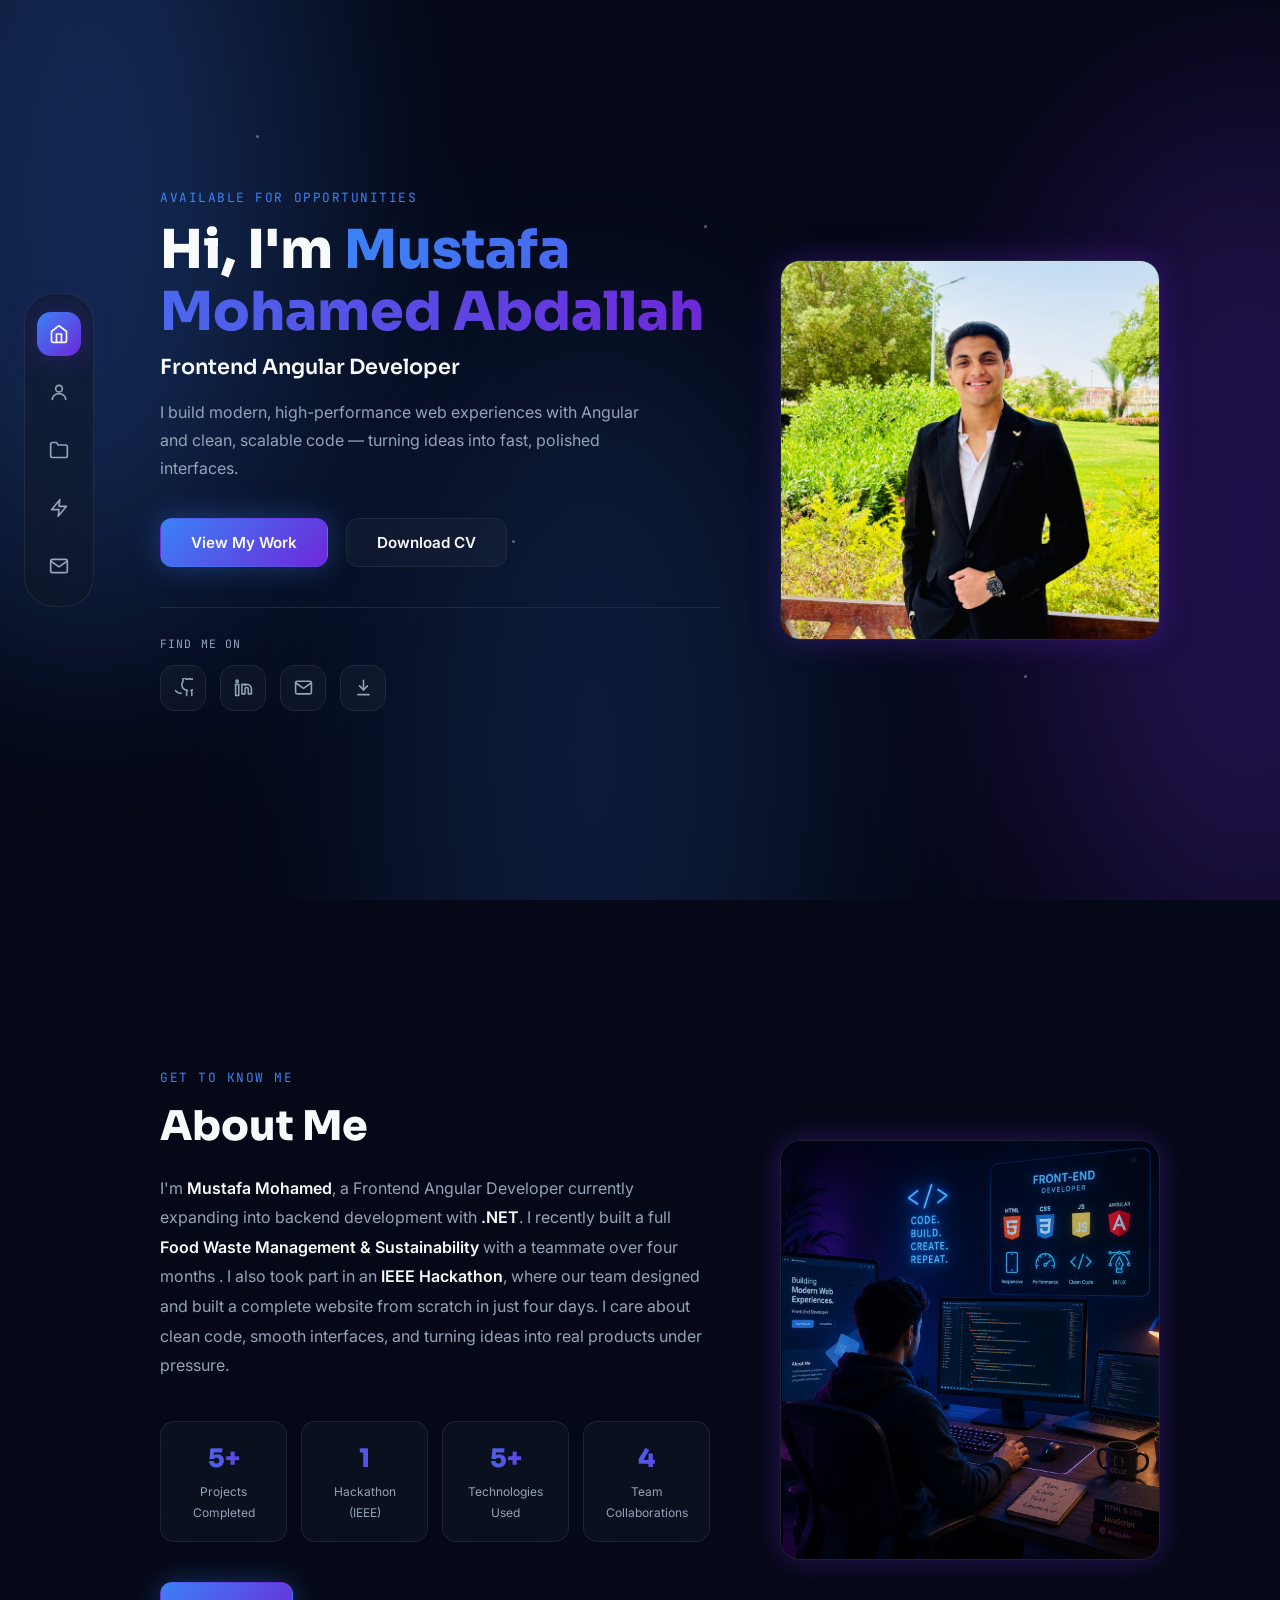
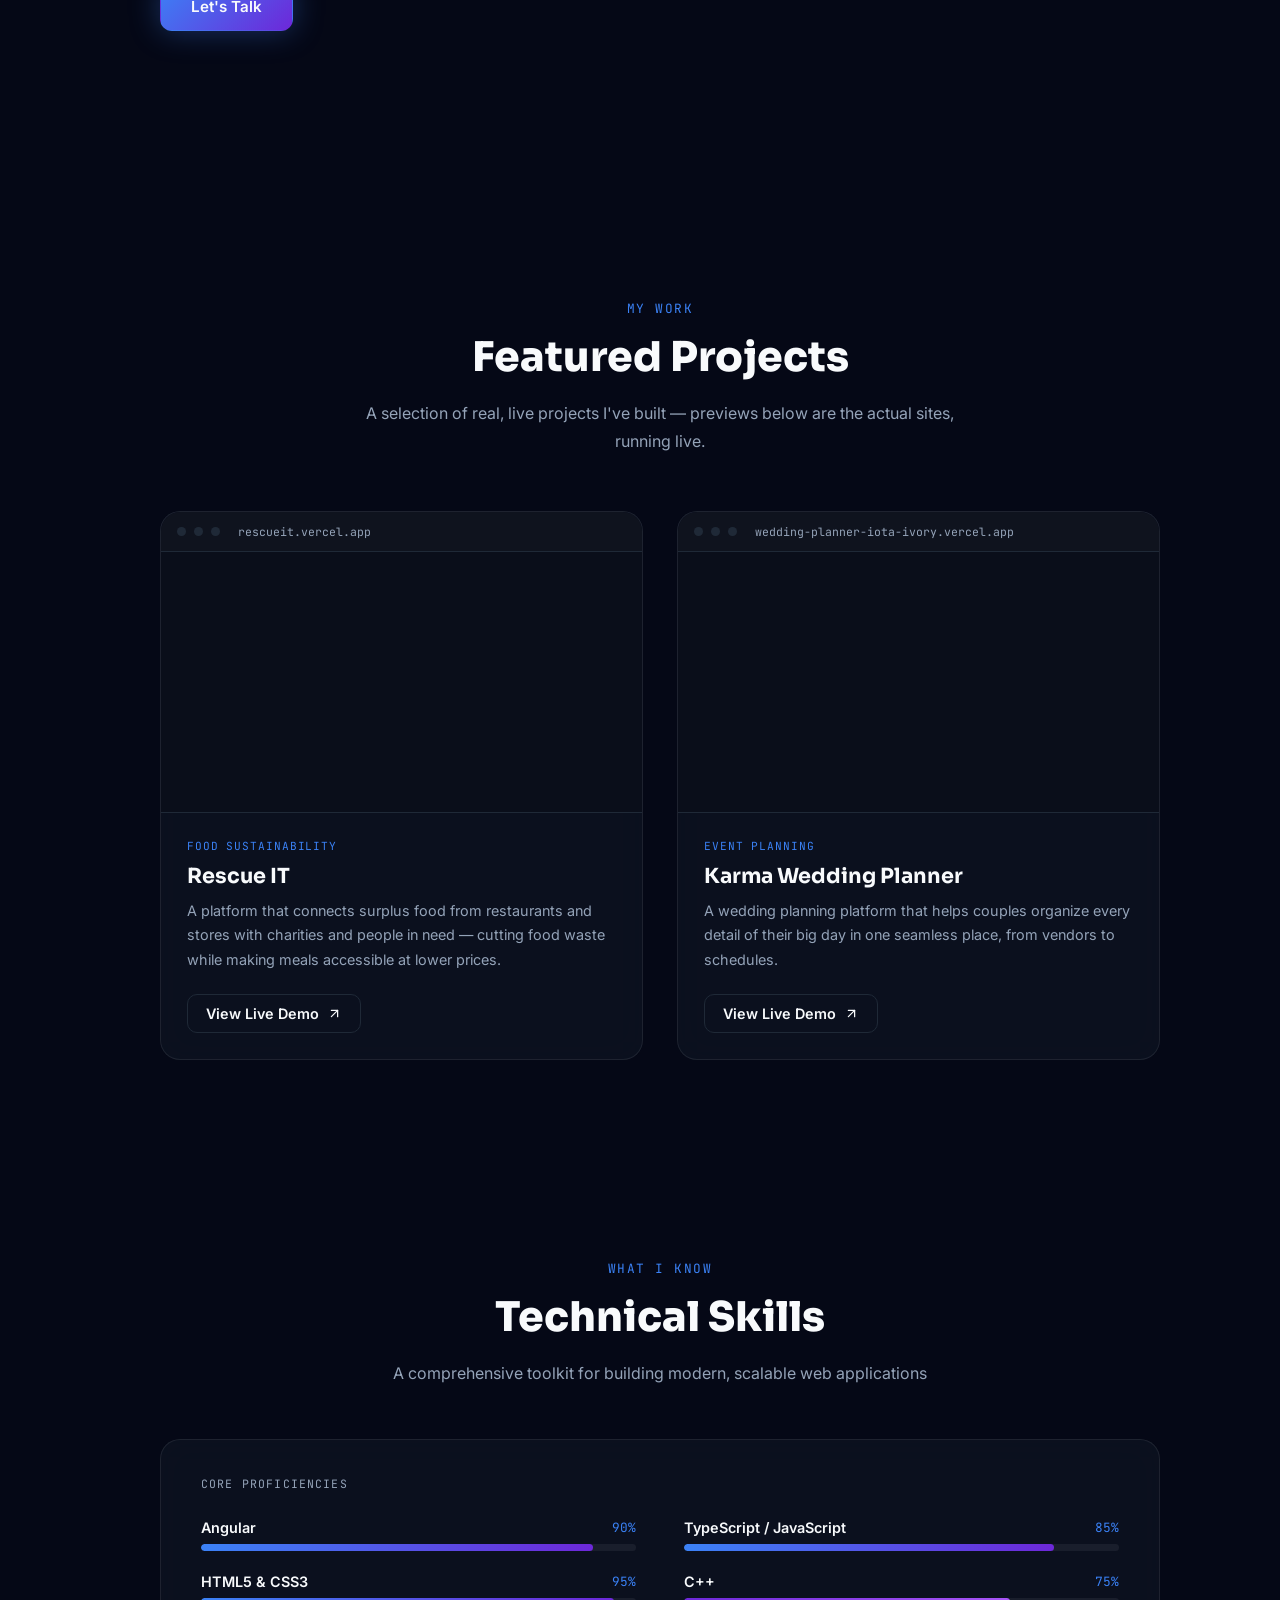
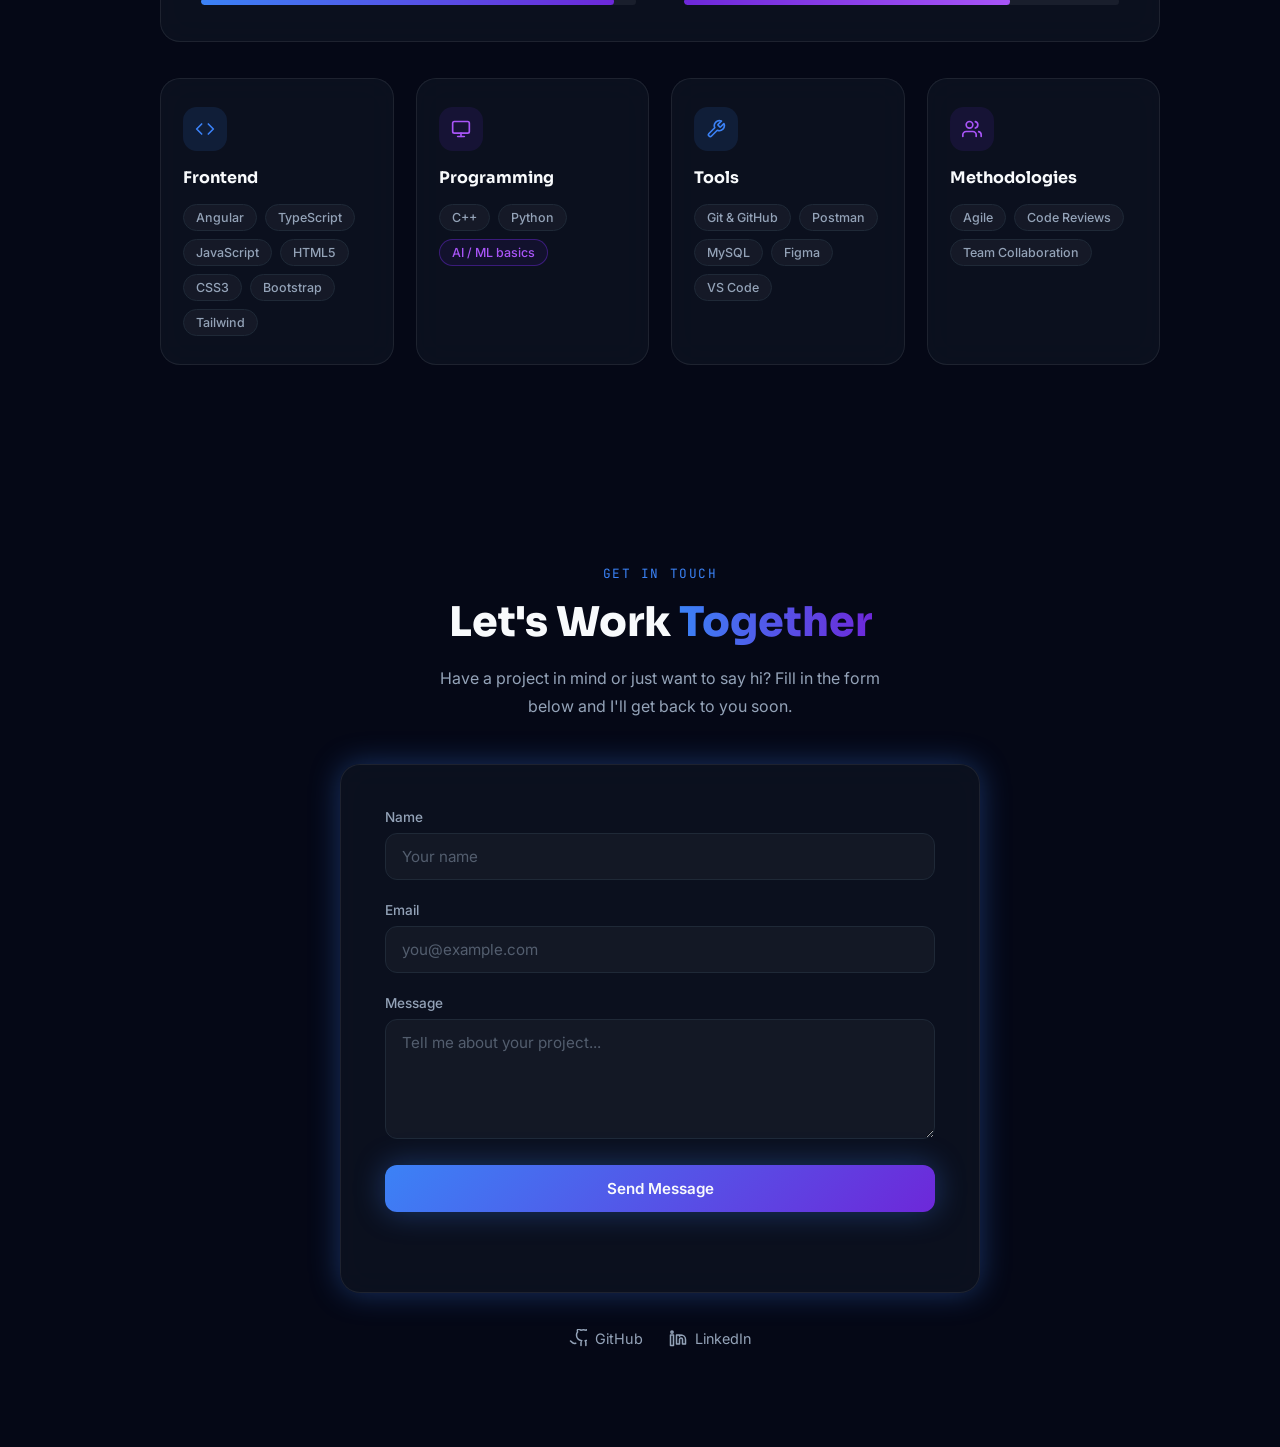
==== index.html @ 11e371b5 "Initial commit" ====
<!DOCTYPE html>
<html lang="ar" dir="ltr">

<head>
    <meta charset="UTF-8" />
    <meta name="viewport" content="width=device-width, initial-scale=1.0" />
    <title>Mustafa — Frontend Angular Developer</title>
    <link rel="stylesheet" href="css/style.css" />
</head>

<body>

    <!-- ============ BACKGROUND LAYER ============ -->
    <div class="bg-layer">
        <div class="beam beam--blue"></div>
        <div class="beam beam--purple"></div>
        <div class="beam beam--blue-2"></div>
        <div class="particle" style="top:15%; left:20%;"></div>
        <div class="particle" style="top:35%; left:70%; animation-delay:1s;"></div>
        <div class="particle" style="top:60%; left:40%; animation-delay:2s;"></div>
        <div class="particle" style="top:75%; left:80%; animation-delay:3s;"></div>
        <div class="particle" style="top:25%; left:55%; animation-delay:1.5s;"></div>
    </div>

    <!-- ============ FLOATING SIDEBAR (shared component) ============ -->
    <nav class="sidebar glass">
        <a href="#hero" class="sidebar__icon is-active" aria-label="Home">
            <svg viewBox="0 0 24 24" fill="none" stroke="currentColor" stroke-width="2" stroke-linecap="round"
                stroke-linejoin="round">
                <path d="M3 9l9-7 9 7v11a2 2 0 0 1-2 2H5a2 2 0 0 1-2-2z" />
                <path d="M9 22V12h6v10" />
            </svg>
        </a>
        <a href="#about" class="sidebar__icon" aria-label="About">
            <svg viewBox="0 0 24 24" fill="none" stroke="currentColor" stroke-width="2" stroke-linecap="round"
                stroke-linejoin="round">
                <circle cx="12" cy="8" r="4" />
                <path d="M4 21c0-4 3.6-7 8-7s8 3 8 7" />
            </svg>
        </a>
        <a href="#projects" class="sidebar__icon" aria-label="Projects">
            <svg viewBox="0 0 24 24" fill="none" stroke="currentColor" stroke-width="2" stroke-linecap="round"
                stroke-linejoin="round">
                <path d="M22 19a2 2 0 0 1-2 2H4a2 2 0 0 1-2-2V5a2 2 0 0 1 2-2h5l2 3h9a2 2 0 0 1 2 2z" />
            </svg>
        </a>
        <a href="#skills" class="sidebar__icon" aria-label="Skills">
            <svg viewBox="0 0 24 24" fill="none" stroke="currentColor" stroke-width="2" stroke-linecap="round"
                stroke-linejoin="round">
                <polygon points="13 2 3 14 12 14 11 22 21 10 12 10 13 2" />
            </svg>
        </a>
        <a href="#contact" class="sidebar__icon" aria-label="Contact">
            <svg viewBox="0 0 24 24" fill="none" stroke="currentColor" stroke-width="2" stroke-linecap="round"
                stroke-linejoin="round">
                <path d="M4 4h16c1.1 0 2 .9 2 2v12c0 1.1-.9 2-2 2H4c-1.1 0-2-.9-2-2V6c0-1.1.9-2 2-2z" />
                <polyline points="22,6 12,13 2,6" />
            </svg>
        </a>
    </nav>

    <!-- ============ HERO SECTION ============ -->
    <section id="hero" class="hero">
        <div class="hero__inner">

            <!-- LEFT: text content -->
            <div class="hero__content">
                <!-- <div class="hero__avatar-wrap">
          <img src="images/WhatsApp Image 2026-07-06 at 3.57.07 PM.jpeg" alt="Mustafa profile photo" class="hero__avatar" />
        </div> -->

                <span class="hero__eyebrow">Available for opportunities</span>

                <h1 class="hero__title">
                    Hi, I'm <span class="hero__title-gradient">Mustafa Mohamed Abdallah</span>
                </h1>
                <p class="hero__role">Frontend Angular Developer</p>
                <p class="hero__desc">
                    I build modern, high-performance web experiences with Angular and clean, scalable code —
                    turning ideas into fast, polished interfaces.
                </p>

                <div class="hero__actions">
                    <a href="#projects" class="btn btn-primary">View My Work</a>
                    <a href="https://drive.google.com/file/d/12mUEigIKeYu_Sn4Gi_A4QeiRp1f1z6fw/view?usp=sharing"
                        target="_blank" rel="noopener" class="btn btn-secondary">Download CV</a>
                </div>

                <div class="hero__socials">
                    <span class="hero__socials-label">Find me on</span>
                    <div class="hero__socials-row">
                        <a href="https://github.com/MostafaMo17" target="_blank" rel="noopener" class="social-icon"
                            aria-label="GitHub">
                            <svg viewBox="0 0 24 24" fill="none" stroke="currentColor" stroke-width="2"
                                stroke-linecap="round" stroke-linejoin="round">
                                <path
                                    d="M9 19c-5 1.5-5-2.5-7-3m14 6v-3.9c0-1.1.4-1.9 1-2.6-3.4-.4-7-1.7-7-7.4a5.8 5.8 0 0 1 1.5-4c-.2-.4-.7-2 .2-4 0 0 1.2-.4 4 1.5a13.7 13.7 0 0 1 7.3 0c2.7-1.9 3.9-1.5 3.9-1.5.8 2 .3 3.6.1 4a5.8 5.8 0 0 1 1.5 4c0 5.7-3.6 7-7 7.4.6.6 1 1.6 1 3.1V22" />
                            </svg>
                        </a>
                        <a href="https://www.linkedin.com/in/mustafa-mohamed-a89126382" target="_blank" rel="noopener"
                            class="social-icon" aria-label="LinkedIn">
                            <svg viewBox="0 0 24 24" fill="none" stroke="currentColor" stroke-width="2"
                                stroke-linecap="round" stroke-linejoin="round">
                                <path d="M16 8a6 6 0 0 1 6 6v6h-4v-6a2 2 0 0 0-4 0v6h-4V8h4v1.5A5.9 5.9 0 0 1 16 8z" />
                                <rect x="2" y="8" width="4" height="14" />
                                <circle cx="4" cy="4" r="1.5" />
                            </svg>
                        </a>
                        <a href="#contact" class="social-icon" aria-label="Email">
                            <svg viewBox="0 0 24 24" fill="none" stroke="currentColor" stroke-width="2"
                                stroke-linecap="round" stroke-linejoin="round">
                                <rect x="2" y="4" width="20" height="16" rx="2" />
                                <path d="M22 6l-10 7L2 6" />
                            </svg>
                        </a>
                        <a href="https://drive.google.com/file/d/12mUEigIKeYu_Sn4Gi_A4QeiRp1f1z6fw/view?usp=sharing"
                            target="_blank" rel="noopener" class="social-icon" aria-label="Download CV">
                            <svg viewBox="0 0 24 24" fill="none" stroke="currentColor" stroke-width="2"
                                stroke-linecap="round" stroke-linejoin="round">
                                <path d="M12 3v12" />
                                <path d="M7 10l5 5 5-5" />
                                <path d="M5 21h14" />
                            </svg>
                        </a>
                    </div>
                </div>
            </div>

            <!-- RIGHT: visual -->
            <div class="hero__visual">
                <div class="hero__visual-card glass">
                    <img src="images/WhatsApp Image 2026-07-06 at 3.57.07 PM.jpeg" alt="Hero visual placeholder" />
                </div>
            </div>

        </div>
    </section>


    <section id="about" class="about">
        <div class="about__inner">

            <!-- LEFT: text content -->
            <div class="about__content">
                <span class="about__eyebrow">Get to know me</span>
                <h2 class="about__title">About Me</h2>
                <p class="about__desc">
                    I'm <strong>Mustafa Mohamed</strong>, a Frontend Angular Developer currently expanding
                    into backend development with <strong>.NET</strong>. I recently built a full
                    <strong>Food Waste Management & Sustainability</strong> with a teammate over four months
                    . I also took part in an <strong>IEEE Hackathon</strong>,
                    where our team designed and built a complete website from scratch in just four days.
                    I care about clean code, smooth interfaces, and turning ideas into real products under pressure.
                </p>

                <div class="about__stats">
                    <div class="stat-card glass">
                        <span class="stat-card__value">5+</span>
                        <span class="stat-card__label">Projects<br>Completed</span>
                    </div>
                    <div class="stat-card glass">
                        <span class="stat-card__value">1</span>
                        <span class="stat-card__label">Hackathon<br>(IEEE)</span>
                    </div>
                    <div class="stat-card glass">
                        <span class="stat-card__value">5+</span>
                        <span class="stat-card__label">Technologies<br>Used</span>
                    </div>
                    <div class="stat-card glass">
                        <span class="stat-card__value">4</span>
                        <span class="stat-card__label">Team<br>Collaborations</span>
                    </div>
                </div>

                <a href="#contact" class="btn btn-primary">Let's Talk</a>
            </div>

            <!-- RIGHT: visual -->
            <div class="about__visual">
                <div class="about__visual-card glass">
                    <img src="images/WhatsApp Image 2026-07-06 at 5.18.34 PM.jpeg"
                        alt="Mustafa working illustration placeholder" />
                </div>
            </div>

        </div>
    </section>


    <!-- ============ PROJECTS SECTION ============ -->
    <section id="projects" class="projects">
        <div class="projects__inner">
            <div class="projects__header">
                <span class="projects__eyebrow">My Work</span>
                <h2 class="projects__title">Featured Projects</h2>
                <p class="projects__desc">
                    A selection of real, live projects I've built — previews below are the actual sites, running live.
                </p>
            </div>

            <div class="projects__grid">

                <!-- Project 1: Rescue IT -->
                <div class="project-card glass">
                    <div class="project-card__frame">
                        <div class="project-card__bar">
                            <span class="project-card__dot"></span>
                            <span class="project-card__dot"></span>
                            <span class="project-card__dot"></span>
                            <span class="project-card__url">rescueit.vercel.app</span>
                        </div>
                        <div class="project-card__preview">
                            <iframe src="https://rescueit.vercel.app/" title="Rescue IT live preview"
                                loading="lazy"></iframe>
                            <div class="project-card__preview-overlay">
                                <span class="project-card__live-tag">
                                    <span class="project-card__live-dot"></span>
                                    Live Preview
                                </span>
                            </div>
                        </div>
                    </div>
                    <div class="project-card__body">
                        <span class="project-card__category">Food Sustainability</span>
                        <h3 class="project-card__title">Rescue IT</h3>
                        <p class="project-card__desc">
                            A platform that connects surplus food from restaurants and stores with charities and
                            people in need — cutting food waste while making meals accessible at lower prices.
                        </p>
                        <a href="https://rescueit.vercel.app/" target="_blank" rel="noopener"
                            class="project-card__link">
                            View Live Demo
                            <svg viewBox="0 0 24 24" fill="none" stroke="currentColor" stroke-width="2"
                                stroke-linecap="round" stroke-linejoin="round">
                                <path d="M7 17L17 7" />
                                <path d="M7 7h10v10" />
                            </svg>
                        </a>
                    </div>
                </div>

                <!-- Project 2: Karma Wedding Planner -->
                <div class="project-card glass">
                    <div class="project-card__frame">
                        <div class="project-card__bar">
                            <span class="project-card__dot"></span>
                            <span class="project-card__dot"></span>
                            <span class="project-card__dot"></span>
                            <span class="project-card__url">wedding-planner-iota-ivory.vercel.app</span>
                        </div>
                        <div class="project-card__preview">
                            <iframe src="https://wedding-planner-iota-ivory.vercel.app/"
                                title="Karma Wedding Planner live preview" loading="lazy"></iframe>
                            <div class="project-card__preview-overlay">
                                <span class="project-card__live-tag">
                                    <span class="project-card__live-dot"></span>
                                    Live Preview
                                </span>
                            </div>
                        </div>
                    </div>
                    <div class="project-card__body">
                        <span class="project-card__category">Event Planning</span>
                        <h3 class="project-card__title">Karma Wedding Planner</h3>
                        <p class="project-card__desc">
                            A wedding planning platform that helps couples organize every detail of their big day
                            in one seamless place, from vendors to schedules.
                        </p>
                        <a href="https://wedding-planner-iota-ivory.vercel.app/" target="_blank" rel="noopener"
                            class="project-card__link">
                            View Live Demo
                            <svg viewBox="0 0 24 24" fill="none" stroke="currentColor" stroke-width="2"
                                stroke-linecap="round" stroke-linejoin="round">
                                <path d="M7 17L17 7" />
                                <path d="M7 7h10v10" />
                            </svg>
                        </a>
                    </div>
                </div>

            </div>
        </div>
    </section>

    <!-- ============ SKILLS SECTION ============ -->
    <section id="skills" class="skills">
        <div class="skills__inner">

            <div class="skills__header">
                <span class="skills__eyebrow">What I Know</span>
                <h2 class="skills__title">Technical Skills</h2>
                <p class="skills__desc">A comprehensive toolkit for building modern, scalable web applications</p>
            </div>

            <!-- Top row: proficiency bars -->
            <div class="skills__bars-wrap glass">
                <p class="skills__bars-label">Core Proficiencies</p>
                <div class="skills__bars">
                    <div class="skill-bar">
                        <div class="skill-bar__meta">
                            <span class="skill-bar__name">Angular</span>
                            <span class="skill-bar__pct">90%</span>
                        </div>
                        <div class="skill-bar__track">
                            <div class="skill-bar__fill" style="--pct:90%"></div>
                        </div>
                    </div>
                    <div class="skill-bar">
                        <div class="skill-bar__meta">
                            <span class="skill-bar__name">TypeScript / JavaScript</span>
                            <span class="skill-bar__pct">85%</span>
                        </div>
                        <div class="skill-bar__track">
                            <div class="skill-bar__fill" style="--pct:85%"></div>
                        </div>
                    </div>
                    <div class="skill-bar">
                        <div class="skill-bar__meta">
                            <span class="skill-bar__name">HTML5 &amp; CSS3</span>
                            <span class="skill-bar__pct">95%</span>
                        </div>
                        <div class="skill-bar__track">
                            <div class="skill-bar__fill" style="--pct:95%"></div>
                        </div>
                    </div>
                    <div class="skill-bar">
                        <div class="skill-bar__meta">
                            <span class="skill-bar__name">C++</span>
                            <span class="skill-bar__pct">75%</span>
                        </div>
                        <div class="skill-bar__track">
                            <div class="skill-bar__fill skill-bar__fill--purple" style="--pct:75%"></div>
                        </div>
                    </div>
                </div>
            </div>

            <!-- Bottom row: category cards -->
            <div class="skills__cards">

                <!-- Frontend -->
                <div class="sk-card glass">
                    <div class="sk-card__icon-wrap">
                        <svg viewBox="0 0 24 24" fill="none" stroke="currentColor" stroke-width="2"
                            stroke-linecap="round" stroke-linejoin="round">
                            <polyline points="16 18 22 12 16 6" />
                            <polyline points="8 6 2 12 8 18" />
                        </svg>
                    </div>
                    <h3 class="sk-card__title">Frontend</h3>
                    <div class="sk-card__tags">
                        <span class="sk-tag">Angular</span>
                        <span class="sk-tag">TypeScript</span>
                        <span class="sk-tag">JavaScript</span>
                        <span class="sk-tag">HTML5</span>
                        <span class="sk-tag">CSS3</span>
                        <span class="sk-tag">Bootstrap</span>
                        <span class="sk-tag">Tailwind</span>
                    </div>
                </div>

                <!-- Programming -->
                <div class="sk-card glass">
                    <div class="sk-card__icon-wrap sk-card__icon-wrap--purple">
                        <svg viewBox="0 0 24 24" fill="none" stroke="currentColor" stroke-width="2"
                            stroke-linecap="round" stroke-linejoin="round">
                            <rect x="2" y="3" width="20" height="14" rx="2" />
                            <path d="M8 21h8" />
                            <path d="M12 17v4" />
                        </svg>
                    </div>
                    <h3 class="sk-card__title">Programming</h3>
                    <div class="sk-card__tags">
                        <span class="sk-tag">C++</span>
                        <span class="sk-tag">Python</span>
                        <span class="sk-tag sk-tag--learning">AI / ML basics</span>
                    </div>
                </div>

                <!-- Tools -->
                <div class="sk-card glass">
                    <div class="sk-card__icon-wrap">
                        <svg viewBox="0 0 24 24" fill="none" stroke="currentColor" stroke-width="2"
                            stroke-linecap="round" stroke-linejoin="round">
                            <path
                                d="M14.7 6.3a1 1 0 0 0 0 1.4l1.6 1.6a1 1 0 0 0 1.4 0l3.77-3.77a6 6 0 0 1-7.94 7.94l-6.91 6.91a2.12 2.12 0 0 1-3-3l6.91-6.91a6 6 0 0 1 7.94-7.94l-3.76 3.76z" />
                        </svg>
                    </div>
                    <h3 class="sk-card__title">Tools</h3>
                    <div class="sk-card__tags">
                        <span class="sk-tag">Git &amp; GitHub</span>
                        <span class="sk-tag">Postman</span>
                        <span class="sk-tag">MySQL</span>
                        <span class="sk-tag">Figma</span>
                        <span class="sk-tag">VS Code</span>
                    </div>
                </div>

                <!-- Methodologies -->
                <div class="sk-card glass">
                    <div class="sk-card__icon-wrap sk-card__icon-wrap--purple">
                        <svg viewBox="0 0 24 24" fill="none" stroke="currentColor" stroke-width="2"
                            stroke-linecap="round" stroke-linejoin="round">
                            <path d="M17 21v-2a4 4 0 0 0-4-4H5a4 4 0 0 0-4 4v2" />
                            <circle cx="9" cy="7" r="4" />
                            <path d="M23 21v-2a4 4 0 0 0-3-3.87" />
                            <path d="M16 3.13a4 4 0 0 1 0 7.75" />
                        </svg>
                    </div>
                    <h3 class="sk-card__title">Methodologies</h3>
                    <div class="sk-card__tags">
                        <span class="sk-tag">Agile</span>
                        <span class="sk-tag">Code Reviews</span>
                        <span class="sk-tag">Team Collaboration</span>
                    </div>
                </div>

            </div>
        </div>
    </section>
    <!-- ============ CONTACT SECTION ============ -->
    <section id="contact" class="contact">
        <div class="contact__inner">
            <span class="contact__eyebrow">Get in touch</span>
            <h2 class="contact__title">Let's Work <span class="hero__title-gradient">Together</span></h2>
            <p class="contact__desc">
                Have a project in mind or just want to say hi? Fill in the form below and I'll get back to you soon.
            </p>

            <form class="contact__card glass" id="contactForm" action="https://formspree.io/f/xgojqrgl" method="POST">
                <div class="form-group">
                    <label for="name">Name</label>
                    <input type="text" id="name" name="name" placeholder="Your name" required />
                </div>
                <div class="form-group">
                    <label for="email">Email</label>
                    <input type="email" id="email" name="email" placeholder="you@example.com" required />
                </div>
                <div class="form-group">
                    <label for="message">Message</label>
                    <textarea id="message" name="message" placeholder="Tell me about your project..."
                        required></textarea>
                </div>
                <button type="submit" class="btn btn-primary contact__submit">Send Message</button>
                <p class="contact__status" id="formStatus"></p>
            </form>

            <div class="contact__links">
                <a href="https://github.com/MostafaMo17" target="_blank" rel="noopener" class="contact__link">
                    <svg viewBox="0 0 24 24" fill="none" stroke="currentColor" stroke-width="2" stroke-linecap="round"
                        stroke-linejoin="round">
                        <path
                            d="M9 19c-5 1.5-5-2.5-7-3m14 6v-3.9c0-1.1.4-1.9 1-2.6-3.4-.4-7-1.7-7-7.4a5.8 5.8 0 0 1 1.5-4c-.2-.4-.7-2 .2-4 0 0 1.2-.4 4 1.5a13.7 13.7 0 0 1 7.3 0c2.7-1.9 3.9-1.5 3.9-1.5.8 2 .3 3.6.1 4a5.8 5.8 0 0 1 1.5 4c0 5.7-3.6 7-7 7.4.6.6 1 1.6 1 3.1V22" />
                    </svg>
                    GitHub
                </a>
                <a href="https://www.linkedin.com/in/mustafa-mohamed-a89126382" target="_blank" rel="noopener"
                    class="contact__link">
                    <svg viewBox="0 0 24 24" fill="none" stroke="currentColor" stroke-width="2" stroke-linecap="round"
                        stroke-linejoin="round">
                        <path d="M16 8a6 6 0 0 1 6 6v6h-4v-6a2 2 0 0 0-4 0v6h-4V8h4v1.5A5.9 5.9 0 0 1 16 8z" />
                        <rect x="2" y="8" width="4" height="14" />
                        <circle cx="4" cy="4" r="1.5" />
                    </svg>
                    LinkedIn
                </a>
            </div>
        </div>
    </section>


    <script src="js/main.js"></script>
</body>

</html>
---- css/style.css ----
/* ==========================================================
   1) FONTS
   ========================================================== */
@import url('https://fonts.googleapis.com/css2?family=Sora:wght@400;600;700;800&family=Inter:wght@400;500;600&family=JetBrains+Mono:wght@400;500&display=swap');

/* ==========================================================
   2) DESIGN TOKENS (Custom Properties)
   ========================================================== */
:root {
  --color-bg: #050816;
  --color-card: #111827;
  --color-primary: #3B82F6;
  --color-secondary: #6D28D9;
  --color-border: #1F2937;
  --color-text: #F8FAFC;
  --color-gray: #94A3B8;

  --font-display: 'Sora', sans-serif;
  --font-body: 'Inter', sans-serif;
  --font-mono: 'JetBrains Mono', monospace;

  --radius-lg: 20px;
  --radius-md: 14px;

  --glow-blue: 0 0 30px rgba(59, 130, 246, 0.35);
  --glow-purple: 0 0 30px rgba(109, 40, 217, 0.35);

  --transition-soft: 0.35s cubic-bezier(0.22, 1, 0.36, 1);
}

/* ==========================================================
   3) RESET
   ========================================================== */
* {
  margin: 0;
  padding: 0;
  box-sizing: border-box;
}

html {
  scroll-behavior: smooth;
}

body {
  background-color: var(--color-bg);
  color: var(--color-text);
  font-family: var(--font-body);
  overflow-x: hidden;
  position: relative;
}

img {
  max-width: 100%;
  display: block;
}

a {
  text-decoration: none;
  color: inherit;
}

/* ==========================================================
   4) GLASS EFFECT (shared)
   ========================================================== */
.glass {
  background: rgba(17, 24, 39, 0.55);
  backdrop-filter: blur(16px);
  -webkit-backdrop-filter: blur(16px);
  border: 1px solid rgba(255, 255, 255, 0.08);
}

/* ==========================================================
   5) BACKGROUND — animated glow beams + particles
   ========================================================== */
.bg-layer {
  position: fixed;
  inset: 0;
  z-index: -1;
  overflow: hidden;
}

.beam {
  position: absolute;
  width: 420px;
  height: 900px;
  border-radius: 50%;
  filter: blur(120px);
  opacity: 0.28;
  animation: beamPulse 8s ease-in-out infinite;
}

.beam--blue {
  background: var(--color-primary);
  top: -250px;
  left: -120px;
}

.beam--purple {
  background: var(--color-secondary);
  top: 10%;
  right: -180px;
  animation-delay: 2.5s;
}

.beam--blue-2 {
  background: var(--color-primary);
  bottom: -300px;
  left: 30%;
  opacity: 0.16;
  animation-delay: 4.5s;
}

@keyframes beamPulse {
  0%, 100% { opacity: 0.18; transform: translateY(0) scale(1); }
  50%      { opacity: 0.32; transform: translateY(-20px) scale(1.05); }
}

.particle {
  position: absolute;
  width: 3px;
  height: 3px;
  border-radius: 50%;
  background: var(--color-text);
  opacity: 0.35;
  animation: floatParticle 6s ease-in-out infinite;
}

@keyframes floatParticle {
  0%, 100% { transform: translateY(0); opacity: 0.15; }
  50%      { transform: translateY(-30px); opacity: 0.5; }
}

/* ==========================================================
   6) SHARED BUTTON COMPONENT
   ========================================================== */
.btn {
  position: relative;
  display: inline-flex;
  align-items: center;
  justify-content: center;
  gap: 8px;
  font-family: var(--font-body);
  font-weight: 600;
  font-size: 0.95rem;
  padding: 14px 30px;
  border-radius: 12px;
  cursor: pointer;
  border: 1px solid transparent;
  overflow: hidden;
  transition: transform var(--transition-soft), box-shadow var(--transition-soft), background var(--transition-soft);
}

.btn:active {
  transform: scale(0.97);
}

/* ripple */
.btn::after {
  content: '';
  position: absolute;
  inset: 0;
  background: radial-gradient(circle, rgba(255,255,255,0.25) 0%, transparent 60%);
  opacity: 0;
  transform: scale(0.4);
  transition: opacity 0.5s, transform 0.5s;
}

.btn:hover::after {
  opacity: 1;
  transform: scale(1.6);
}

.btn-primary {
  background: linear-gradient(135deg, var(--color-primary), var(--color-secondary));
  color: var(--color-text);
  box-shadow: var(--glow-blue);
}

.btn-primary:hover {
  transform: translateY(-3px);
  box-shadow: 0 0 40px rgba(59, 130, 246, 0.55);
}

.btn-secondary {
  background: rgba(255, 255, 255, 0.03);
  border: 1px solid var(--color-border);
  color: var(--color-text);
}

.btn-secondary:hover {
  transform: translateY(-3px);
  border-color: var(--color-primary);
  box-shadow: var(--glow-blue);
}

/* ==========================================================
   7) FLOATING SIDEBAR (shared component)
   ========================================================== */
.sidebar {
  position: fixed;
  left: 24px;
  top: 50%;
  transform: translateY(-50%);
  z-index: 50;
  display: flex;
  flex-direction: column;
  gap: 14px;
  padding: 18px 12px;
  border-radius: 30px;
}

.sidebar__icon {
  width: 44px;
  height: 44px;
  border-radius: 14px;
  display: flex;
  align-items: center;
  justify-content: center;
  color: var(--color-gray);
  transition: color var(--transition-soft), background var(--transition-soft), box-shadow var(--transition-soft), transform var(--transition-soft);
}

.sidebar__icon svg {
  width: 20px;
  height: 20px;
}

.sidebar__icon:hover {
  color: var(--color-text);
  background: rgba(59, 130, 246, 0.12);
  box-shadow: var(--glow-blue);
  transform: scale(1.08);
}

.sidebar__icon.is-active {
  color: var(--color-text);
  background: linear-gradient(135deg, var(--color-primary), var(--color-secondary));
  box-shadow: var(--glow-purple);
}

@media (max-width: 768px) {
  .sidebar {
    left: 50%;
    top: auto;
    bottom: 20px;
    transform: translateX(-50%);
    flex-direction: row;
  }
}

/* ==========================================================
   8) HERO SECTION
   ========================================================== */
.hero {
  min-height: 100vh;
  display: flex;
  align-items: center;
  padding: 0 120px 0 160px;
}

.hero__inner {
  display: flex;
  align-items: center;
  justify-content: space-between;
  gap: 60px;
  width: 100%;
}

.hero__content {
  max-width: 620px;
  animation: fadeUp 0.9s ease-out both;
}

.hero__avatar-wrap {
  width: 88px;
  height: 88px;
  border-radius: 50%;
  padding: 4px;
  background: linear-gradient(135deg, var(--color-primary), var(--color-secondary));
  margin-bottom: 28px;
  animation: glowRing 3s ease-in-out infinite;
}

@keyframes glowRing {
  0%, 100% { box-shadow: 0 0 18px rgba(59, 130, 246, 0.4); }
  50%      { box-shadow: 0 0 32px rgba(109, 40, 217, 0.55); }
}

.hero__avatar {
  width: 100%;
  height: 100%;
  border-radius: 50%;
  object-fit: cover;
  border: 3px solid var(--color-bg);
}

.hero__eyebrow {
  font-family: var(--font-mono);
  font-size: 0.8rem;
  letter-spacing: 0.12em;
  text-transform: uppercase;
  color: var(--color-primary);
  margin-bottom: 14px;
  display: block;
}

.hero__title {
  font-family: var(--font-display);
  font-size: clamp(2.4rem, 4.2vw, 3.6rem);
  font-weight: 800;
  line-height: 1.15;
  margin-bottom: 10px;
}

.hero__title-gradient {
  background: linear-gradient(90deg, var(--color-primary), var(--color-secondary));
  -webkit-background-clip: text;
  background-clip: text;
  color: transparent;
}

/* Typewriter blinking cursor */
.hero__title-gradient.typewriter-active::after {
  content: '|';
  color: var(--color-primary);
  animation: blink 0.7s step-end infinite;
  margin-left: 2px;
}

@keyframes blink {
  0%, 100% { opacity: 1; }
  50%       { opacity: 0; }
}

.hero__role {
  font-family: var(--font-display);
  font-size: 1.3rem;
  font-weight: 600;
  color: var(--color-text);
  margin-bottom: 18px;
}

.hero__desc {
  font-size: 1rem;
  line-height: 1.75;
  color: var(--color-gray);
  max-width: 480px;
  margin-bottom: 36px;
}

.hero__actions {
  display: flex;
  gap: 18px;
  flex-wrap: wrap;
}

.hero__socials {
  margin-top: 40px;
  padding-top: 28px;
  border-top: 1px solid var(--color-border);
}

.hero__socials-label {
  display: block;
  font-family: var(--font-mono);
  font-size: 0.72rem;
  letter-spacing: 0.1em;
  text-transform: uppercase;
  color: var(--color-gray);
  margin-bottom: 14px;
}

.hero__socials-row {
  display: flex;
  gap: 14px;
}

.social-icon {
  display: flex;
  align-items: center;
  justify-content: center;
  width: 46px;
  height: 46px;
  border-radius: 14px;
  color: var(--color-gray);
  transition: color var(--transition-soft), background var(--transition-soft), box-shadow var(--transition-soft), transform var(--transition-soft), border-color var(--transition-soft);
  background: rgba(255, 255, 255, 0.03);
  border: 1px solid var(--color-border);
}

.social-icon svg {
  width: 19px;
  height: 19px;
}

.social-icon:hover {
  color: var(--color-text);
  background: linear-gradient(135deg, var(--color-primary), var(--color-secondary));
  border-color: transparent;
  box-shadow: var(--glow-blue);
  transform: translateY(-4px);
}

.hero__visual {
  position: relative;
  width: 380px;
  height: 380px;
  flex-shrink: 0;
  animation: float 5s ease-in-out infinite;
}

.hero__visual-card {
  width: 100%;
  height: 100%;
  border-radius: var(--radius-lg);
  overflow: hidden;
  box-shadow: var(--glow-purple);
}

.hero__visual-card img {
  width: 100%;
  height: 100%;
  object-fit: cover;
}

/* Responsive */
@media (max-width: 1100px) {
  .hero {
    padding: 0 40px 0 100px;
  }
  .hero__visual {
    width: 300px;
    height: 300px;
  }
}

@media (max-width: 900px) {
  .hero__inner {
    flex-direction: column-reverse;
    text-align: center;
  }
  .hero__desc {
    margin-left: auto;
    margin-right: auto;
  }
  .hero__actions {
    justify-content: center;
  }
  .hero__socials-row {
    justify-content: center;
  }
  .hero__avatar-wrap {
    margin-left: auto;
    margin-right: auto;
  }
}

@media (max-width: 768px) {
  .hero {
    padding: 100px 24px 140px;
  }
}

/* ==========================================================
   9) GENERIC ANIMATIONS
   ========================================================== */
@keyframes fadeUp {
  from { opacity: 0; transform: translateY(24px); }
  to   { opacity: 1; transform: translateY(0); }
}

@keyframes float {
  0%, 100% { transform: translateY(0px); }
  50%      { transform: translateY(-14px); }
}

@media (prefers-reduced-motion: reduce) {
  * {
    animation: none !important;
    transition: none !important;
  }
}

/* ==========================================================
   10) ABOUT SECTION
   ========================================================== */
.about {
  min-height: 100vh;
  display: flex;
  align-items: center;
  padding: 100px 120px 100px 160px;
}

.about__inner {
  display: flex;
  align-items: center;
  justify-content: space-between;
  gap: 70px;
  width: 100%;
}

.about__content {
  max-width: 560px;
}

.about__eyebrow {
  font-family: var(--font-mono);
  font-size: 0.8rem;
  letter-spacing: 0.12em;
  text-transform: uppercase;
  color: var(--color-primary);
  margin-bottom: 14px;
  display: block;
}

.about__title {
  font-family: var(--font-display);
  font-size: clamp(2rem, 3.2vw, 2.7rem);
  font-weight: 800;
  margin-bottom: 22px;
}

.about__desc {
  font-size: 1rem;
  line-height: 1.85;
  color: var(--color-gray);
  margin-bottom: 40px;
}

.about__desc strong {
  color: var(--color-text);
  font-weight: 600;
}

/* Stat cards */
.about__stats {
  display: grid;
  grid-template-columns: repeat(4, 1fr);
  gap: 14px;
  margin-bottom: 40px;
}

.stat-card {
  padding: 20px 14px;
  border-radius: var(--radius-md);
  text-align: center;
  transition: transform var(--transition-soft), box-shadow var(--transition-soft), border-color var(--transition-soft);
}

.stat-card:hover {
  transform: translateY(-6px);
  border-color: var(--color-primary);
  box-shadow: var(--glow-blue);
}

.stat-card__value {
  font-family: var(--font-display);
  font-size: 1.6rem;
  font-weight: 800;
  background: linear-gradient(90deg, var(--color-primary), var(--color-secondary));
  -webkit-background-clip: text;
  background-clip: text;
  color: transparent;
  display: block;
  margin-bottom: 6px;
}

.stat-card__label {
  font-size: 0.75rem;
  color: var(--color-gray);
  line-height: 1.4;
}

/* Visual side */
.about__visual {
  position: relative;
  width: 380px;
  height: 420px;
  flex-shrink: 0;
  animation: float 5.5s ease-in-out infinite;
}

.about__visual-card {
  width: 100%;
  height: 100%;
  border-radius: var(--radius-lg);
  overflow: hidden;
  box-shadow: var(--glow-purple);
}

.about__visual-card img {
  width: 100%;
  height: 100%;
  object-fit: cover;
}

/* Responsive */
@media (max-width: 1100px) {
  .about {
    padding: 80px 40px 80px 100px;
  }
  .about__visual {
    width: 300px;
    height: 340px;
  }
}

@media (max-width: 900px) {
  .about__inner {
    flex-direction: column;
    text-align: center;
  }
  .about__desc {
    margin-left: auto;
    margin-right: auto;
  }
  .about__stats {
    grid-template-columns: repeat(2, 1fr);
  }
}

@media (max-width: 768px) {
  .about {
    padding: 80px 24px 140px;
  }
}

/* ==========================================================
   11) CONTACT SECTION
   ========================================================== */
.contact {
  min-height: 100vh;
  display: flex;
  align-items: center;
  justify-content: center;
  padding: 100px 120px 100px 160px;
}

.contact__inner {
  width: 100%;
  max-width: 640px;
  text-align: center;
}

.contact__eyebrow {
  font-family: var(--font-mono);
  font-size: 0.8rem;
  letter-spacing: 0.12em;
  text-transform: uppercase;
  color: var(--color-primary);
  margin-bottom: 14px;
  display: block;
}

.contact__title {
  font-family: var(--font-display);
  font-size: clamp(2rem, 3.2vw, 2.7rem);
  font-weight: 800;
  margin-bottom: 16px;
}

.contact__desc {
  font-size: 1rem;
  line-height: 1.75;
  color: var(--color-gray);
  max-width: 480px;
  margin: 0 auto 44px;
}

.contact__card {
  border-radius: var(--radius-lg);
  padding: 44px;
  text-align: left;
  box-shadow: var(--glow-blue);
}

.form-group {
  margin-bottom: 22px;
}

.form-group label {
  display: block;
  font-size: 0.85rem;
  font-weight: 500;
  color: var(--color-gray);
  margin-bottom: 8px;
}

.form-group input,
.form-group textarea {
  width: 100%;
  background: rgba(255, 255, 255, 0.03);
  border: 1px solid var(--color-border);
  border-radius: 12px;
  padding: 13px 16px;
  color: var(--color-text);
  font-family: var(--font-body);
  font-size: 0.95rem;
  transition: border-color var(--transition-soft), box-shadow var(--transition-soft);
}

.form-group textarea {
  resize: vertical;
  min-height: 120px;
}

.form-group input::placeholder,
.form-group textarea::placeholder {
  color: rgba(148, 163, 184, 0.5);
}

.form-group input:focus,
.form-group textarea:focus {
  outline: none;
  border-color: var(--color-primary);
  box-shadow: var(--glow-blue);
}

.contact__submit {
  width: 100%;
  border: none;
}

.contact__status {
  margin-top: 16px;
  font-size: 0.85rem;
  color: var(--color-gray);
  text-align: center;
  min-height: 20px;
}

.contact__status.is-success {
  color: var(--color-primary);
}

.contact__status.is-error {
  color: #f87171;
}

.contact__links {
  display: flex;
  justify-content: center;
  gap: 26px;
  margin-top: 36px;
}

.contact__link {
  display: flex;
  align-items: center;
  gap: 8px;
  font-size: 0.9rem;
  color: var(--color-gray);
  transition: color var(--transition-soft);
}

.contact__link:hover {
  color: var(--color-primary);
}

.contact__link svg {
  width: 18px;
  height: 18px;
}

/* Responsive */
@media (max-width: 900px) {
  .contact {
    padding: 90px 40px;
  }
}

@media (max-width: 768px) {
  .contact {
    padding: 90px 20px 140px;
  }
  .contact__card {
    padding: 28px;
  }
}

/* ==========================================================
   12) PROJECTS SECTION
   ========================================================== */
.projects {
  min-height: 100vh;
  display: flex;
  align-items: center;
  padding: 100px 120px 100px 160px;
}

.projects__inner {
  width: 100%;
}

.projects__header {
  text-align: center;
  max-width: 620px;
  margin: 0 auto 56px;
}

.projects__eyebrow {
  font-family: var(--font-mono);
  font-size: 0.8rem;
  letter-spacing: 0.12em;
  text-transform: uppercase;
  color: var(--color-primary);
  margin-bottom: 14px;
  display: block;
}

.projects__title {
  font-family: var(--font-display);
  font-size: clamp(2rem, 3.2vw, 2.7rem);
  font-weight: 800;
  margin-bottom: 16px;
}

.projects__desc {
  font-size: 1rem;
  line-height: 1.75;
  color: var(--color-gray);
}

.projects__grid {
  display: grid;
  grid-template-columns: repeat(2, 1fr);
  gap: 34px;
  max-width: 1100px;
  margin: 0 auto;
}

.project-card {
  border-radius: var(--radius-lg);
  overflow: hidden;
  transition: transform var(--transition-soft), box-shadow var(--transition-soft), border-color var(--transition-soft);
}

.project-card:hover {
  transform: translateY(-8px);
  border-color: var(--color-primary);
  box-shadow: var(--glow-blue);
}

/* Browser mockup frame containing the live preview */
.project-card__frame {
  position: relative;
  background: #0a0e1a;
  border-bottom: 1px solid var(--color-border);
}

.project-card__bar {
  display: flex;
  align-items: center;
  gap: 8px;
  padding: 12px 16px;
  background: rgba(255, 255, 255, 0.02);
  border-bottom: 1px solid var(--color-border);
}

.project-card__dot {
  width: 9px;
  height: 9px;
  border-radius: 50%;
  background: var(--color-border);
}

.project-card__url {
  margin-left: 10px;
  font-family: var(--font-mono);
  font-size: 0.72rem;
  color: var(--color-gray);
  overflow: hidden;
  text-overflow: ellipsis;
  white-space: nowrap;
}

.project-card__preview {
  position: relative;
  width: 100%;
  height: 260px;
  overflow: hidden;
}

.project-card__preview iframe {
  position: absolute;
  top: 0;
  left: 0;
  width: 220%;
  height: 220%;
  border: none;
  transform: scale(0.4545);
  transform-origin: top left;
  pointer-events: none;
}

.project-card__preview-overlay {
  position: absolute;
  inset: 0;
  background: linear-gradient(to top, rgba(5, 8, 22, 0.75) 0%, rgba(5, 8, 22, 0) 40%);
  opacity: 0;
  display: flex;
  align-items: flex-end;
  justify-content: center;
  padding-bottom: 20px;
  transition: opacity var(--transition-soft);
}

.project-card:hover .project-card__preview-overlay {
  opacity: 1;
}

.project-card__live-tag {
  display: inline-flex;
  align-items: center;
  gap: 6px;
  font-size: 0.78rem;
  font-weight: 600;
  padding: 7px 14px;
  border-radius: 999px;
  background: rgba(5, 8, 22, 0.7);
  border: 1px solid rgba(255, 255, 255, 0.12);
  backdrop-filter: blur(6px);
}

.project-card__live-dot {
  width: 7px;
  height: 7px;
  border-radius: 50%;
  background: #4ade80;
  box-shadow: 0 0 8px #4ade80;
  animation: livePulse 1.8s ease-in-out infinite;
}

@keyframes livePulse {
  0%, 100% { opacity: 1; }
  50% { opacity: 0.4; }
}

.project-card__body {
  padding: 26px;
}

.project-card__category {
  font-family: var(--font-mono);
  font-size: 0.7rem;
  letter-spacing: 0.08em;
  text-transform: uppercase;
  color: var(--color-primary);
  margin-bottom: 10px;
  display: block;
}

.project-card__title {
  font-family: var(--font-display);
  font-size: 1.3rem;
  font-weight: 700;
  margin-bottom: 10px;
}

.project-card__desc {
  font-size: 0.9rem;
  line-height: 1.7;
  color: var(--color-gray);
  margin-bottom: 22px;
}

.project-card__link {
  display: inline-flex;
  align-items: center;
  gap: 8px;
  font-size: 0.9rem;
  font-weight: 600;
  color: var(--color-text);
  padding: 10px 18px;
  border-radius: 10px;
  border: 1px solid var(--color-border);
  transition: border-color var(--transition-soft), box-shadow var(--transition-soft), transform var(--transition-soft), background var(--transition-soft);
}

.project-card__link svg {
  width: 15px;
  height: 15px;
  transition: transform var(--transition-soft);
}

.project-card__link:hover {
  border-color: var(--color-primary);
  box-shadow: var(--glow-blue);
  transform: translateX(2px);
}

.project-card__link:hover svg {
  transform: translate(2px, -2px);
}

/* Responsive */
@media (max-width: 1100px) {
  .projects {
    padding: 80px 40px 80px 100px;
  }
}

@media (max-width: 900px) {
  .projects__grid {
    grid-template-columns: 1fr;
  }
}

@media (max-width: 768px) {
  .projects {
    padding: 80px 20px 140px;
  }
  .project-card__preview {
    height: 220px;
  }
}

/* ==========================================================
   13) SKILLS SECTION
   ========================================================== */
.skills {
  min-height: 100vh;
  display: flex;
  align-items: center;
  padding: 100px 120px 100px 160px;
}

.skills__inner {
  width: 100%;
  max-width: 1100px;
  margin: 0 auto;
}

.skills__header {
  text-align: center;
  max-width: 620px;
  margin: 0 auto 52px;
}

.skills__eyebrow {
  font-family: var(--font-mono);
  font-size: 0.8rem;
  letter-spacing: 0.12em;
  text-transform: uppercase;
  color: var(--color-primary);
  margin-bottom: 14px;
  display: block;
}

.skills__title {
  font-family: var(--font-display);
  font-size: clamp(2rem, 3.2vw, 2.7rem);
  font-weight: 800;
  margin-bottom: 16px;
}

.skills__desc {
  font-size: 1rem;
  line-height: 1.75;
  color: var(--color-gray);
}

/* ---- Proficiency Bars ---- */
.skills__bars-wrap {
  border-radius: var(--radius-lg);
  padding: 36px 40px;
  margin-bottom: 36px;
}

.skills__bars-label {
  font-family: var(--font-mono);
  font-size: 0.72rem;
  letter-spacing: 0.1em;
  text-transform: uppercase;
  color: var(--color-gray);
  margin-bottom: 28px;
}

.skills__bars {
  display: grid;
  grid-template-columns: 1fr 1fr;
  gap: 22px 48px;
}

.skill-bar__meta {
  display: flex;
  justify-content: space-between;
  align-items: center;
  margin-bottom: 8px;
}

.skill-bar__name {
  font-size: 0.9rem;
  font-weight: 600;
  color: var(--color-text);
}

.skill-bar__pct {
  font-family: var(--font-mono);
  font-size: 0.8rem;
  color: var(--color-primary);
}

.skill-bar__track {
  height: 7px;
  border-radius: 999px;
  background: rgba(255, 255, 255, 0.06);
  overflow: hidden;
}

.skill-bar__fill {
  height: 100%;
  width: var(--pct);
  border-radius: 999px;
  background: linear-gradient(90deg, var(--color-primary), var(--color-secondary));
  animation: barGrow 1.2s cubic-bezier(0.22, 1, 0.36, 1) both;
}

.skill-bar__fill--purple {
  background: linear-gradient(90deg, var(--color-secondary), #a855f7);
}

@keyframes barGrow {
  from { width: 0; }
  to   { width: var(--pct); }
}

/* ---- Category Cards ---- */
.skills__cards {
  display: grid;
  grid-template-columns: repeat(4, 1fr);
  gap: 22px;
}

.sk-card {
  border-radius: var(--radius-lg);
  padding: 28px 22px;
  transition: transform var(--transition-soft), box-shadow var(--transition-soft), border-color var(--transition-soft);
}

.sk-card:hover {
  transform: translateY(-6px);
  border-color: var(--color-primary);
  box-shadow: var(--glow-blue);
}

.sk-card__icon-wrap {
  width: 44px;
  height: 44px;
  border-radius: 14px;
  display: flex;
  align-items: center;
  justify-content: center;
  background: rgba(59, 130, 246, 0.12);
  color: var(--color-primary);
  margin-bottom: 16px;
  transition: background var(--transition-soft), box-shadow var(--transition-soft);
}

.sk-card:hover .sk-card__icon-wrap {
  background: rgba(59, 130, 246, 0.2);
  box-shadow: var(--glow-blue);
}

.sk-card__icon-wrap--purple {
  background: rgba(109, 40, 217, 0.12);
  color: #a855f7;
}

.sk-card:hover .sk-card__icon-wrap--purple {
  background: rgba(109, 40, 217, 0.22);
  box-shadow: var(--glow-purple);
}

.sk-card__icon-wrap svg {
  width: 20px;
  height: 20px;
}

.sk-card__title {
  font-family: var(--font-display);
  font-size: 1rem;
  font-weight: 700;
  color: var(--color-text);
  margin-bottom: 16px;
}

.sk-card__tags {
  display: flex;
  flex-wrap: wrap;
  gap: 8px;
}

.sk-tag {
  font-size: 0.78rem;
  font-weight: 500;
  padding: 5px 12px;
  border-radius: 999px;
  background: rgba(255, 255, 255, 0.04);
  border: 1px solid var(--color-border);
  color: var(--color-gray);
  transition: border-color var(--transition-soft), color var(--transition-soft), background var(--transition-soft);
}

.sk-tag:hover {
  border-color: var(--color-primary);
  color: var(--color-text);
  background: rgba(59, 130, 246, 0.08);
}

.sk-tag--learning {
  border-color: rgba(109, 40, 217, 0.45);
  color: #a855f7;
  background: rgba(109, 40, 217, 0.08);
}

/* Responsive */
@media (max-width: 1100px) {
  .skills {
    padding: 80px 40px 80px 100px;
  }
}

@media (max-width: 900px) {
  .skills__bars {
    grid-template-columns: 1fr;
  }
  .skills__cards {
    grid-template-columns: repeat(2, 1fr);
  }
}

@media (max-width: 768px) {
  .skills {
    padding: 80px 20px 140px;
  }
  .skills__bars-wrap {
    padding: 28px 22px;
  }
  .skills__cards {
    grid-template-columns: 1fr;
  }
}
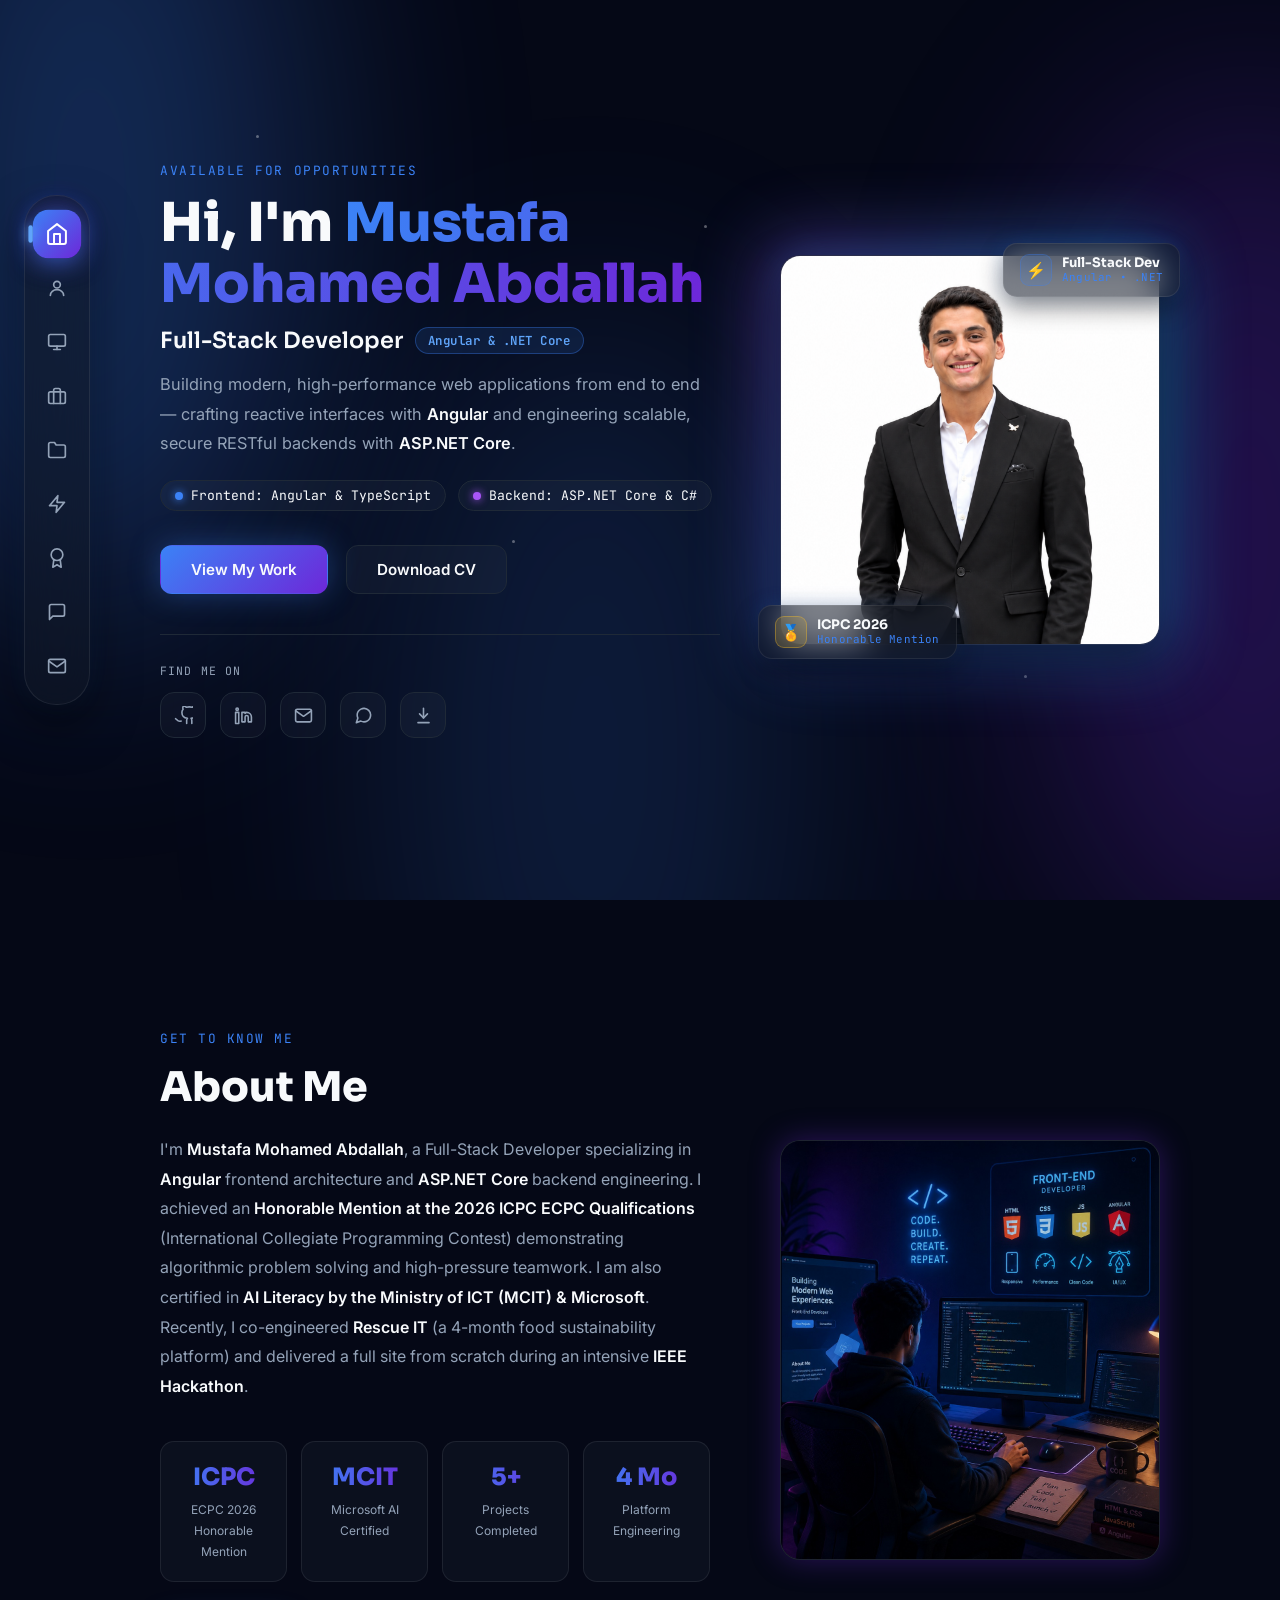
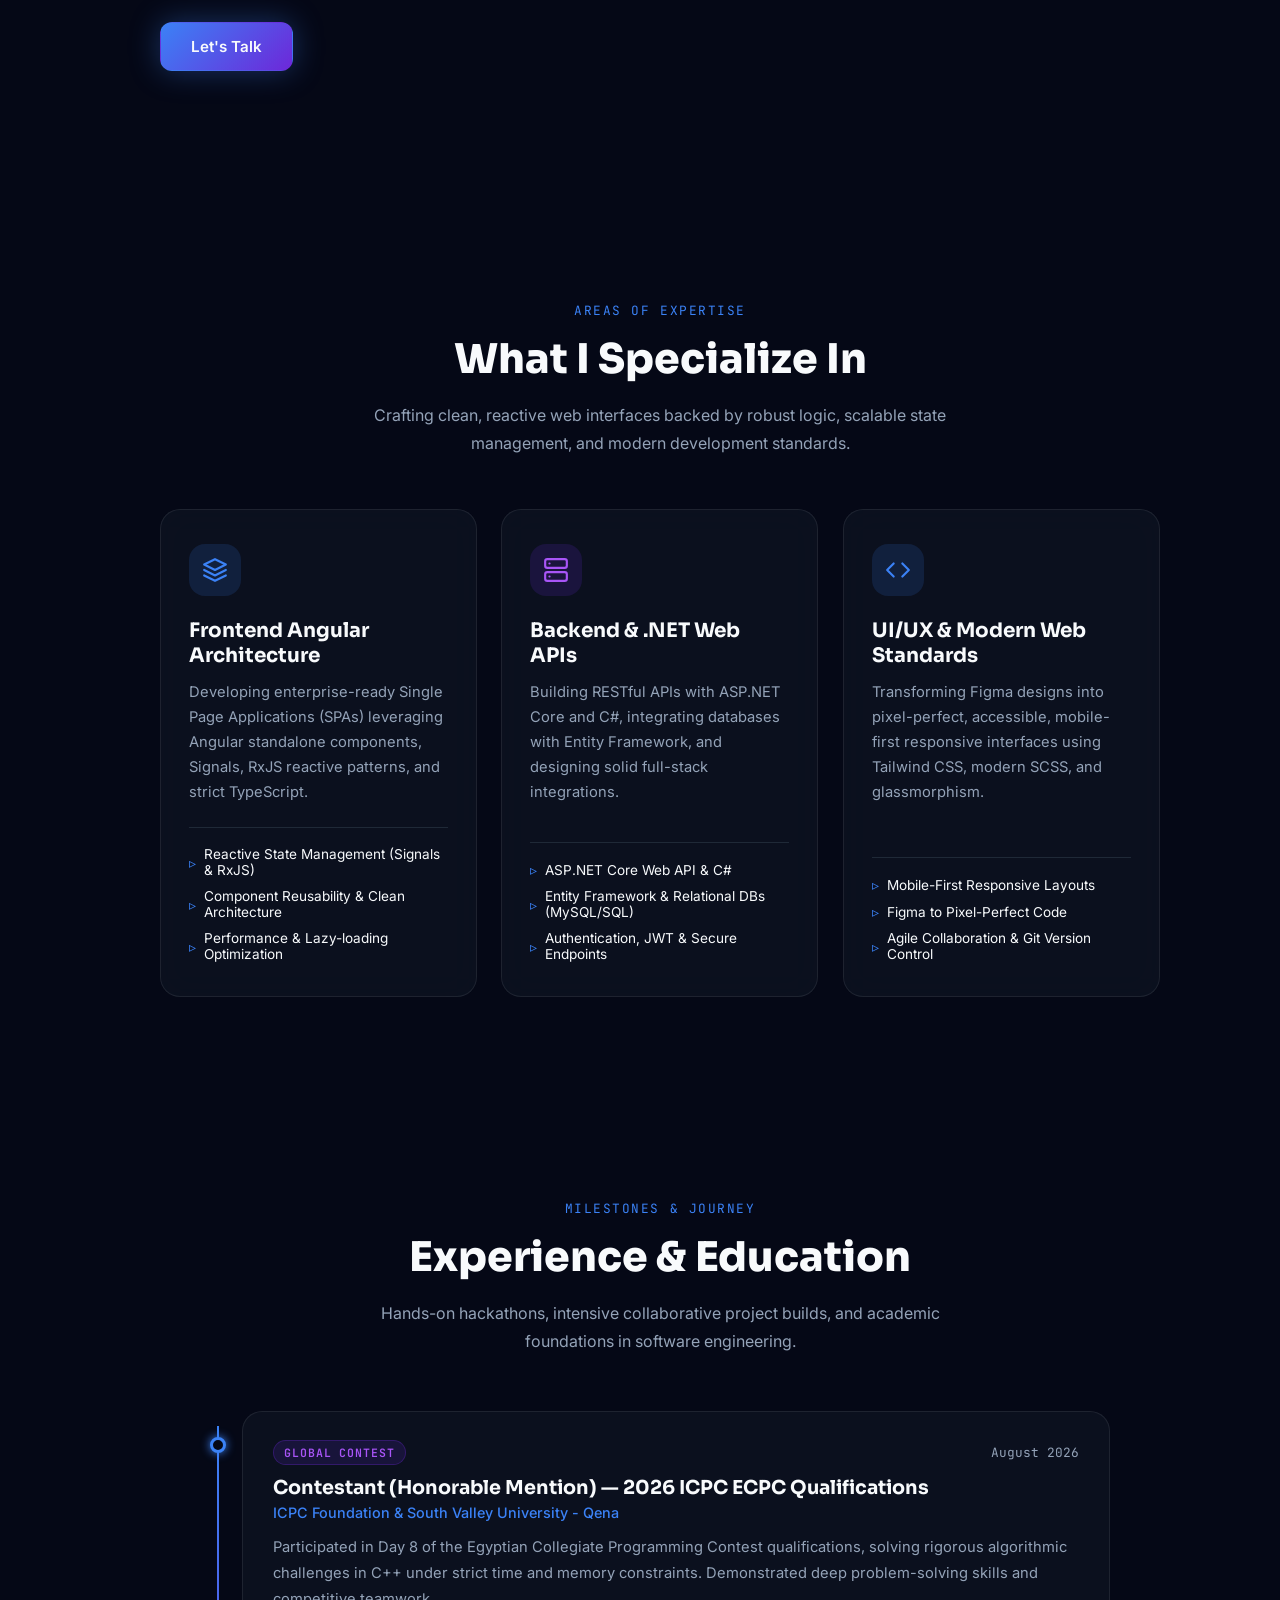
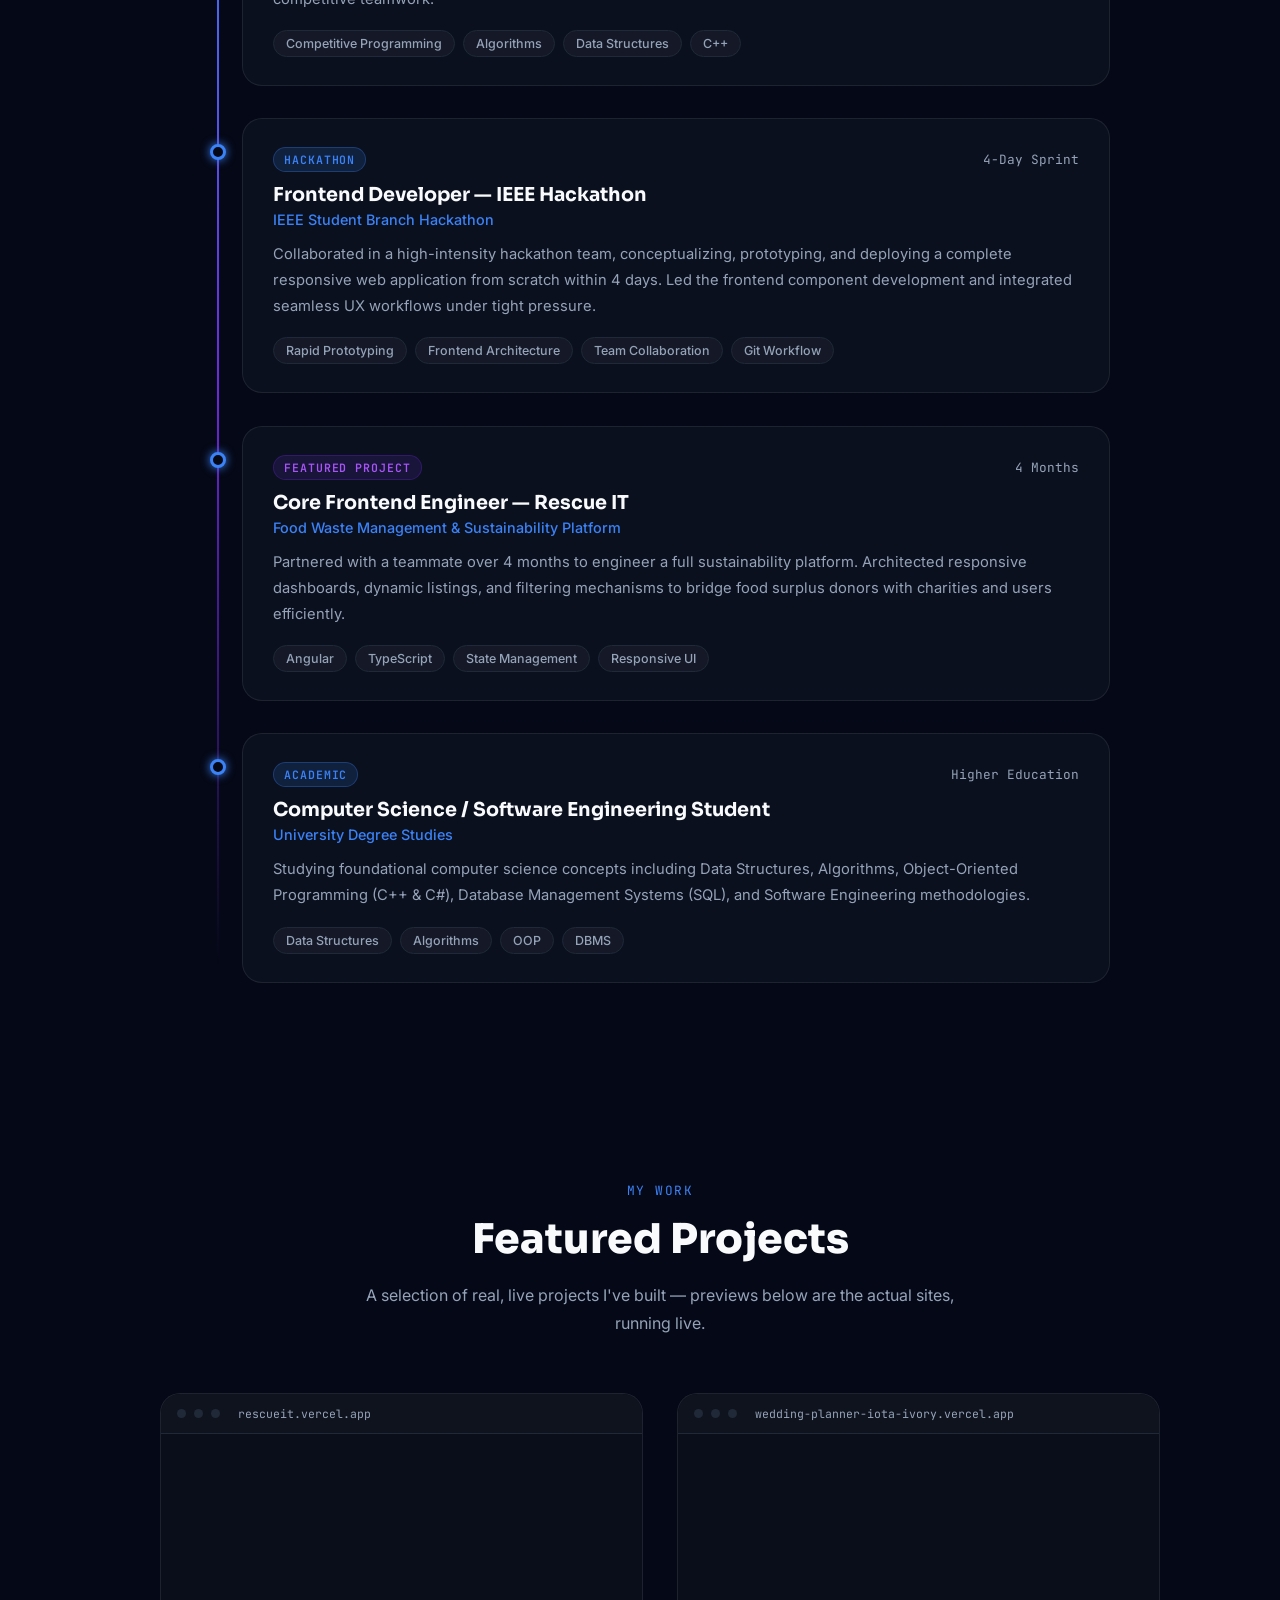
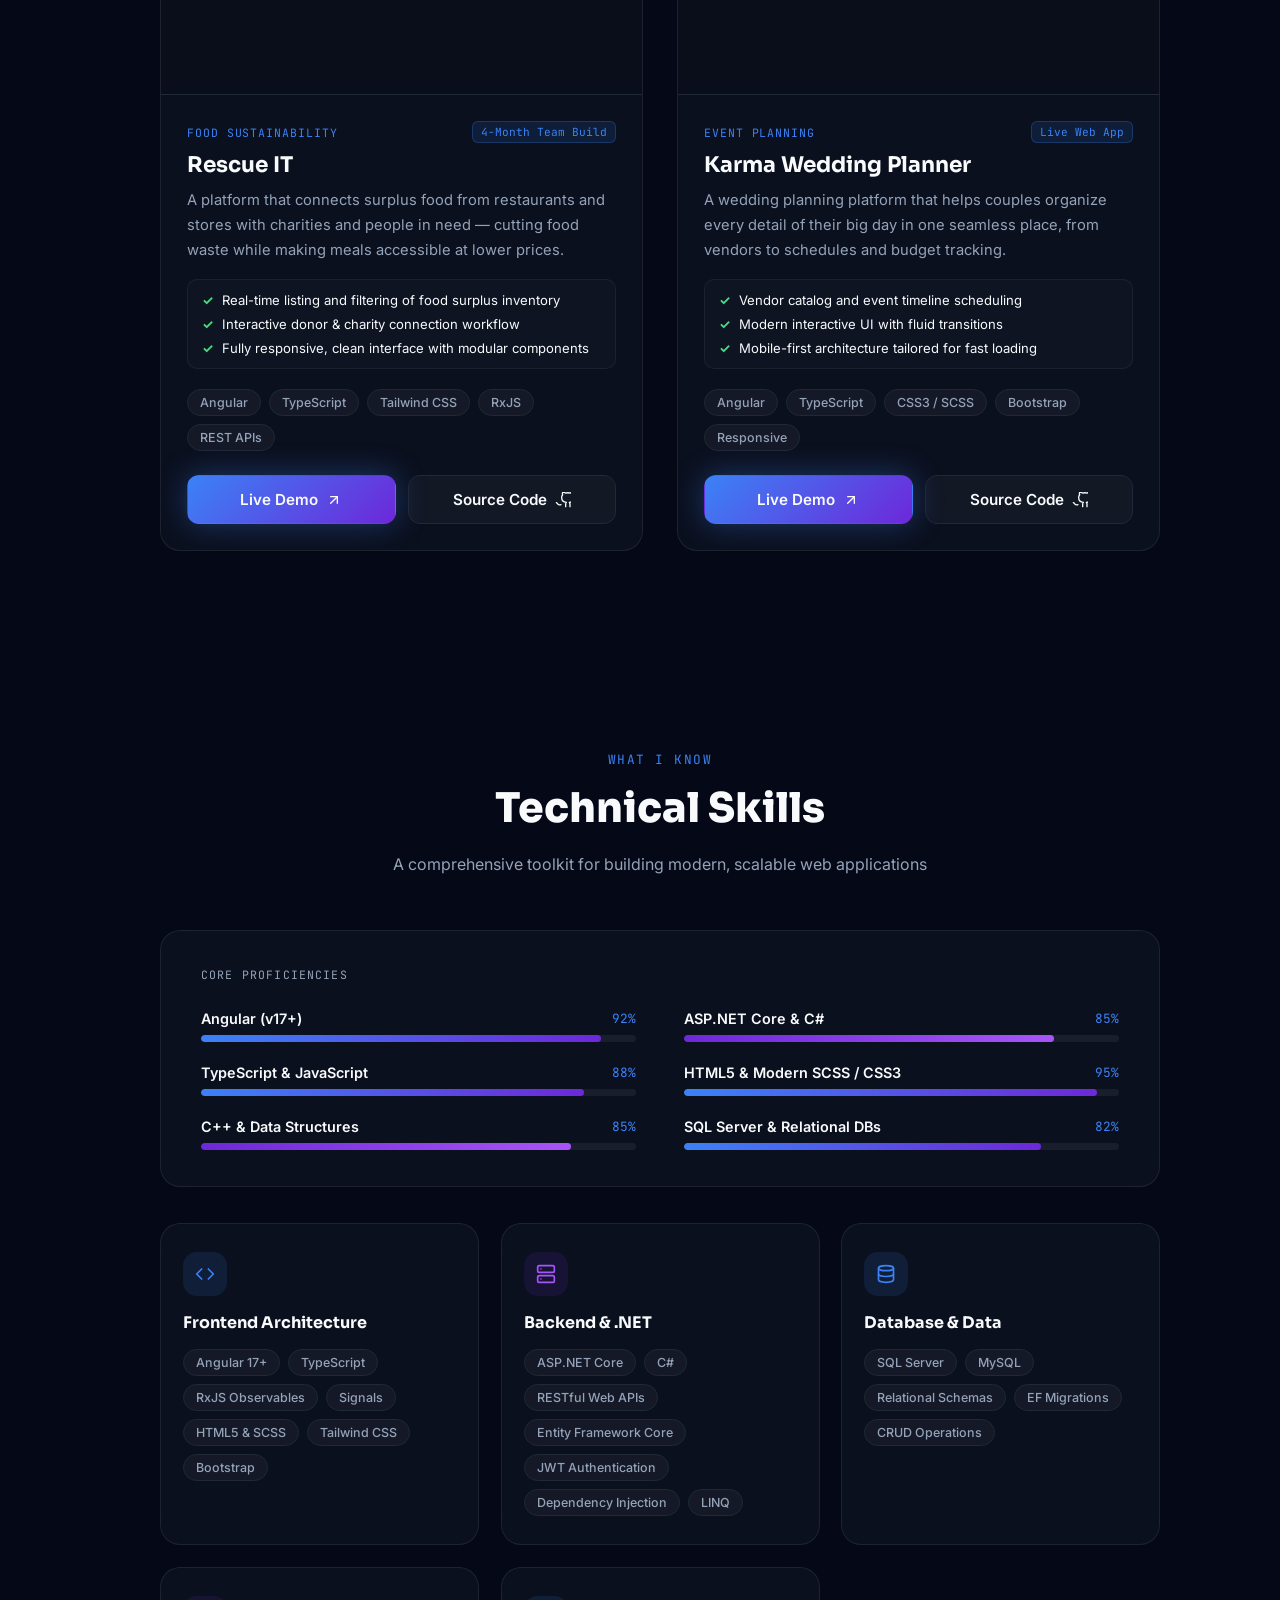
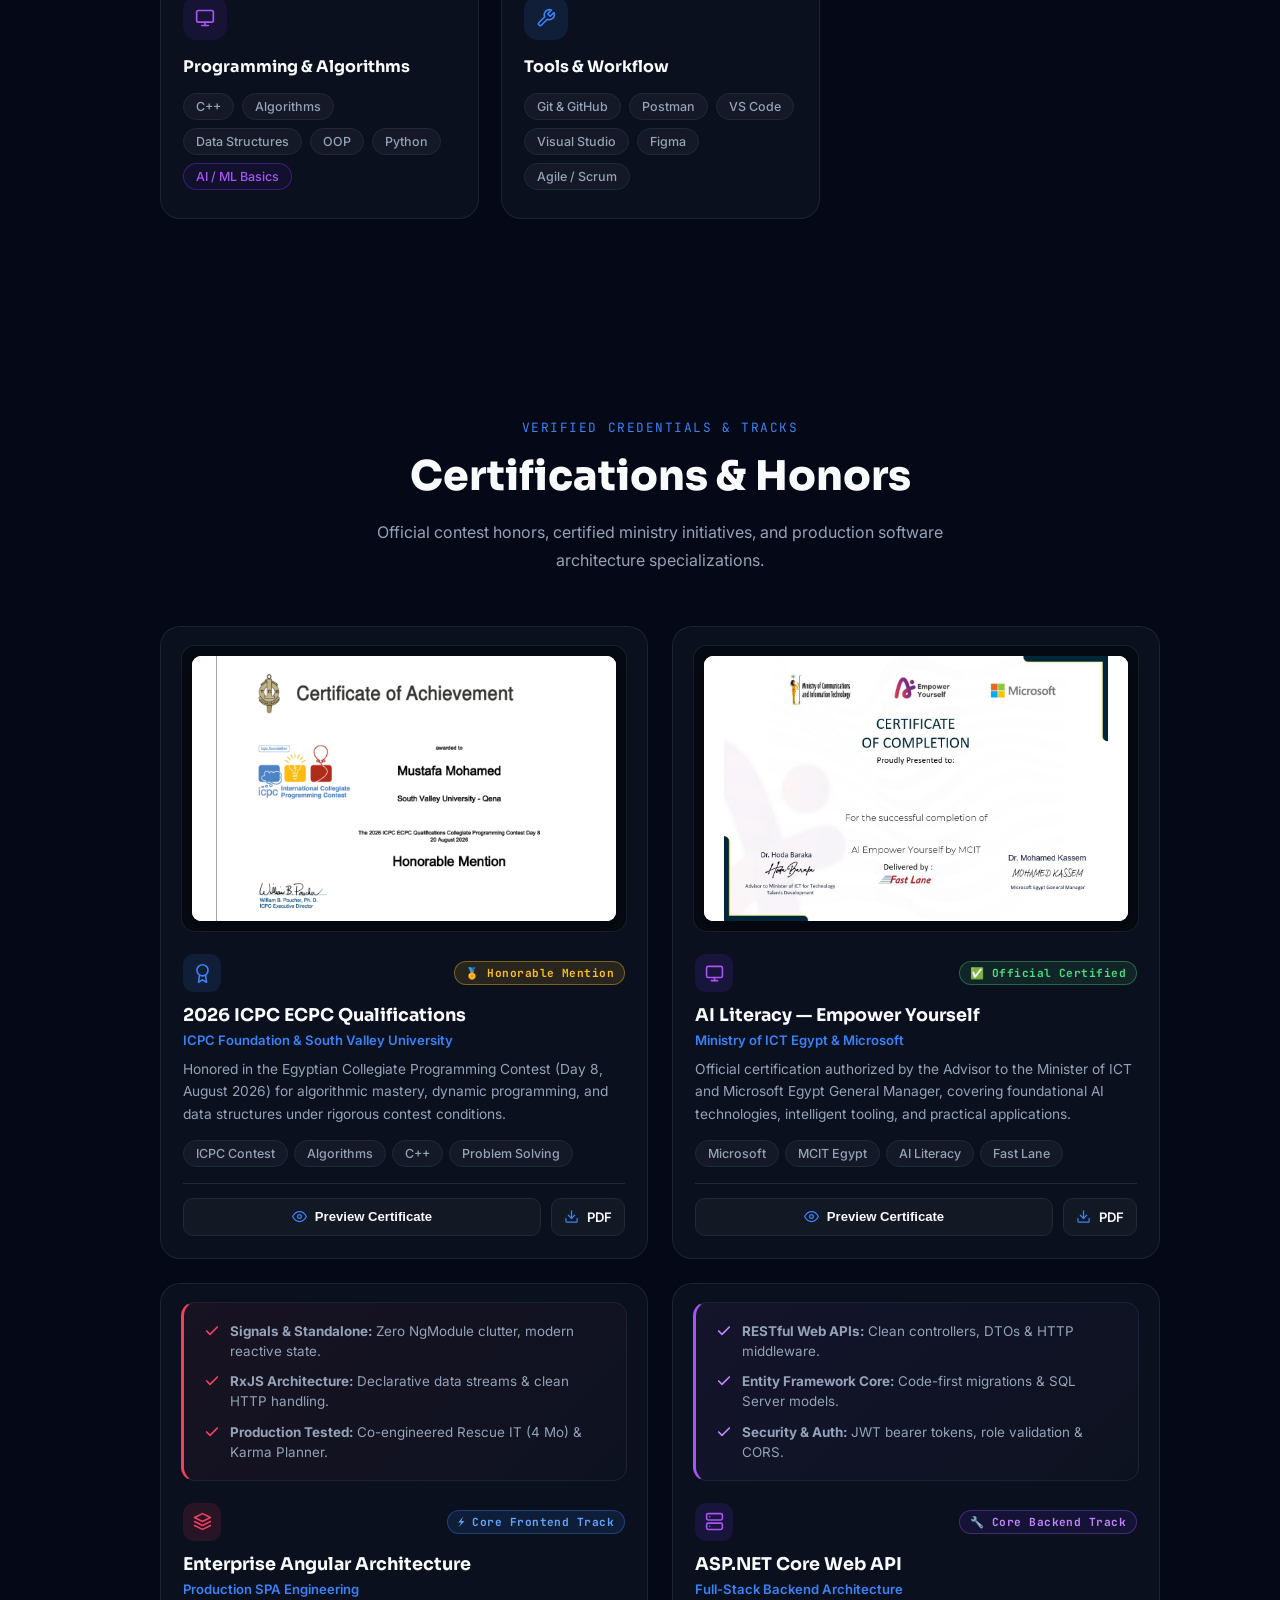
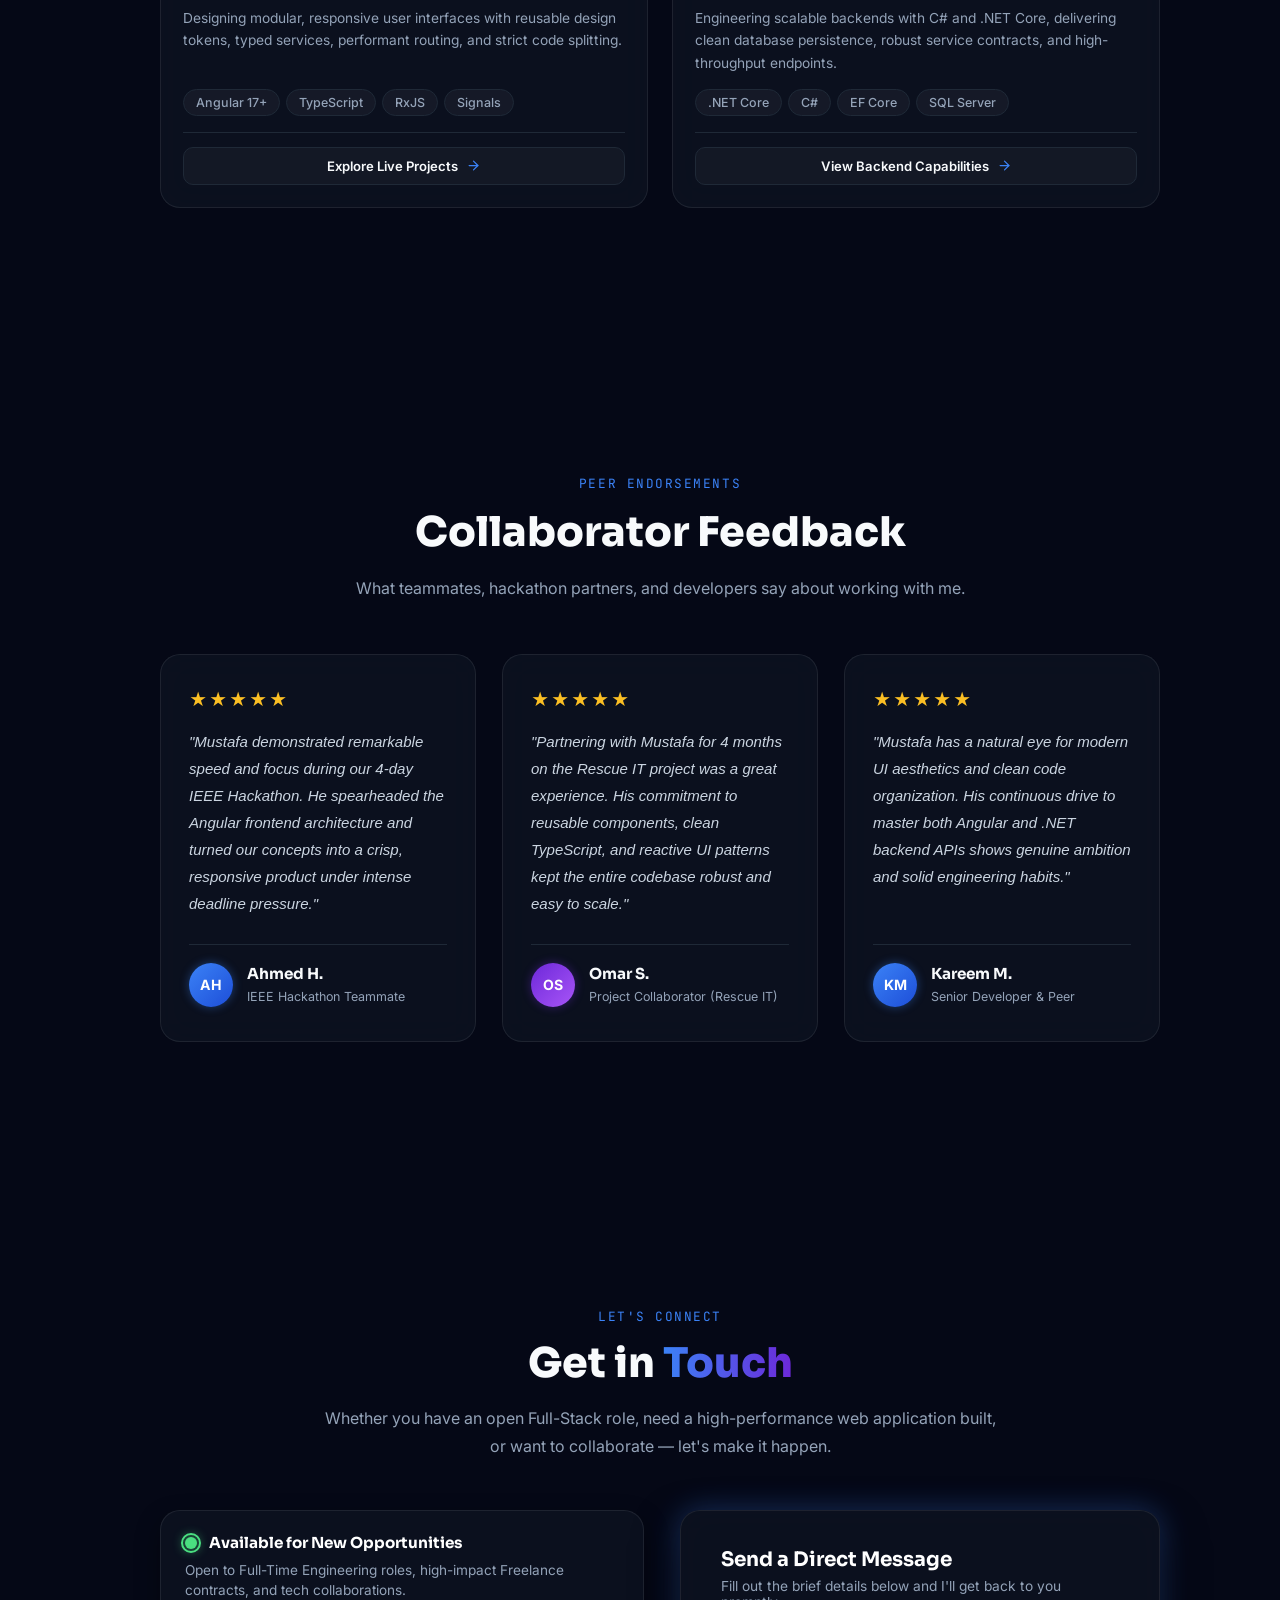
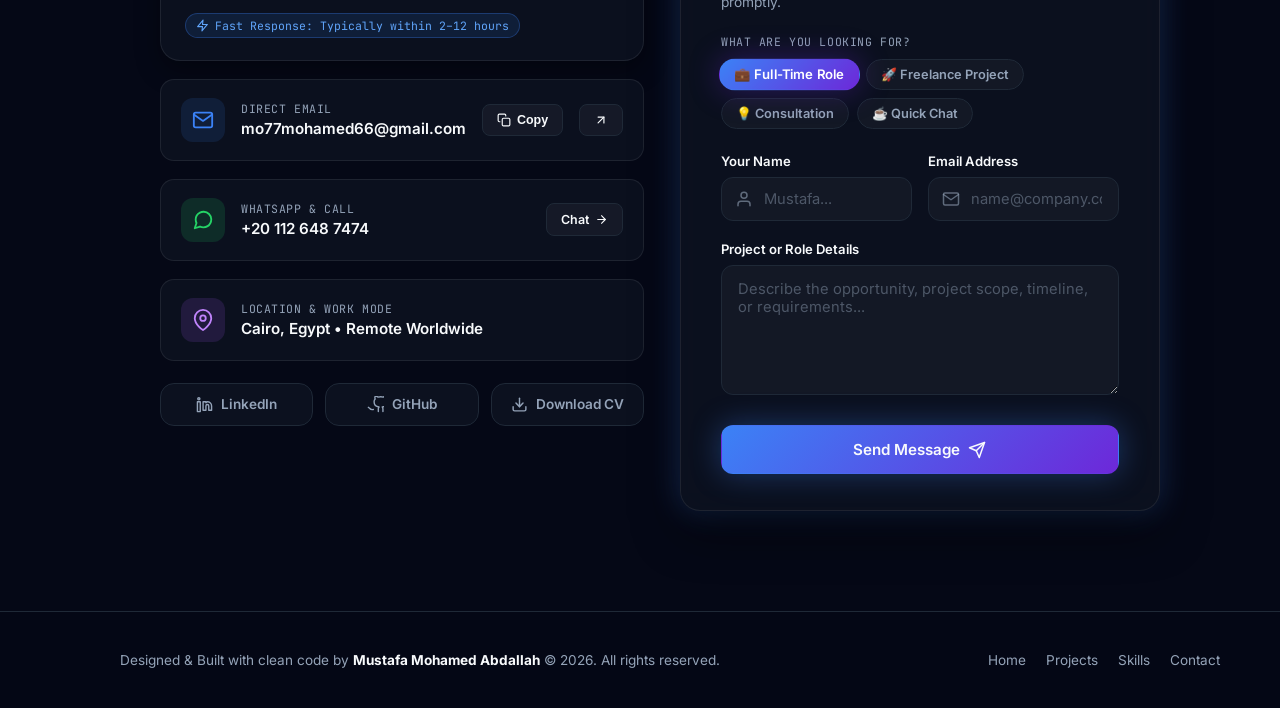
==== commit 86b78d66: "feat: complete portfolio revamp - modular sections architecture, full-stack .NET & Angular updates, " ====
--- a/index.html
+++ b/index.html
@@ -1,14 +1,30 @@
 <!DOCTYPE html>
-<html lang="ar" dir="ltr">
+<html lang="en" dir="ltr">
 
 <head>
     <meta charset="UTF-8" />
     <meta name="viewport" content="width=device-width, initial-scale=1.0" />
-    <title>Mustafa — Frontend Angular Developer</title>
+    <title>Mustafa Mohamed — Full-Stack Developer (Angular &amp; .NET)</title>
+    <meta name="description" content="Portfolio of Mustafa Mohamed Abdallah — Full-Stack Developer specializing in high-performance Angular frontends, ASP.NET Core Web APIs, and clean scalable architecture." />
+    <meta name="keywords" content="Mustafa Mohamed, Full-Stack Developer, Angular Developer, .NET Developer, ASP.NET Core, TypeScript, C#, Web Development, Portfolio" />
+    <meta name="author" content="Mustafa Mohamed Abdallah" />
+
+    <!-- Open Graph / Social Media Preview -->
+    <meta property="og:type" content="website" />
+    <meta property="og:title" content="Mustafa Mohamed — Full-Stack Developer (Angular &amp; .NET)" />
+    <meta property="og:description" content="Building modern, scalable web applications with Angular frontends and ASP.NET Core backends. Explore projects, live demos, and technical skills." />
+    <meta property="og:image" content="images/profile_hero_square.png" />
+
+    <!-- Favicon (Modern SVG Code Icon) -->
+    <link rel="icon" type="image/svg+xml" href="data:image/svg+xml,<svg xmlns='http://www.w3.org/2000/svg' viewBox='0 0 24 24' fill='%233B82F6'><path d='M12 2L2 7l10 5 10-5-10-5zM2 17l10 5 10-5M2 12l10 5 10-5'/></svg>" />
+
     <link rel="stylesheet" href="css/style.css" />
 </head>
 
 <body>
+
+    <!-- ============ SCROLL PROGRESS BAR ============ -->
+    <div class="scroll-progress" id="scrollProgress"></div>
 
     <!-- ============ BACKGROUND LAYER ============ -->
     <div class="bg-layer">
@@ -22,35 +38,63 @@
         <div class="particle" style="top:25%; left:55%; animation-delay:1.5s;"></div>
     </div>
 
-    <!-- ============ FLOATING SIDEBAR (shared component) ============ -->
-    <nav class="sidebar glass">
-        <a href="#hero" class="sidebar__icon is-active" aria-label="Home">
+    <!-- ============ FLOATING SIDEBAR ============ -->
+    <nav class="sidebar glass" aria-label="Quick navigation">
+        <a href="#hero" class="sidebar__icon is-active" data-tooltip="Home" aria-label="Home">
             <svg viewBox="0 0 24 24" fill="none" stroke="currentColor" stroke-width="2" stroke-linecap="round"
                 stroke-linejoin="round">
                 <path d="M3 9l9-7 9 7v11a2 2 0 0 1-2 2H5a2 2 0 0 1-2-2z" />
                 <path d="M9 22V12h6v10" />
             </svg>
         </a>
-        <a href="#about" class="sidebar__icon" aria-label="About">
+        <a href="#about" class="sidebar__icon" data-tooltip="About" aria-label="About">
             <svg viewBox="0 0 24 24" fill="none" stroke="currentColor" stroke-width="2" stroke-linecap="round"
                 stroke-linejoin="round">
                 <circle cx="12" cy="8" r="4" />
                 <path d="M4 21c0-4 3.6-7 8-7s8 3 8 7" />
             </svg>
         </a>
-        <a href="#projects" class="sidebar__icon" aria-label="Projects">
+        <a href="#services" class="sidebar__icon" data-tooltip="Expertise" aria-label="Expertise">
+            <svg viewBox="0 0 24 24" fill="none" stroke="currentColor" stroke-width="2" stroke-linecap="round"
+                stroke-linejoin="round">
+                <rect x="2" y="3" width="20" height="14" rx="2" />
+                <line x1="8" y1="21" x2="16" y2="21" />
+                <line x1="12" y1="17" x2="12" y2="21" />
+            </svg>
+        </a>
+        <a href="#experience" class="sidebar__icon" data-tooltip="Experience" aria-label="Experience">
+            <svg viewBox="0 0 24 24" fill="none" stroke="currentColor" stroke-width="2" stroke-linecap="round"
+                stroke-linejoin="round">
+                <rect x="2" y="7" width="20" height="14" rx="2" />
+                <path d="M16 21V5a2 2 0 0 0-2-2h-4a2 2 0 0 0-2 2v16" />
+            </svg>
+        </a>
+        <a href="#projects" class="sidebar__icon" data-tooltip="Projects" aria-label="Projects">
             <svg viewBox="0 0 24 24" fill="none" stroke="currentColor" stroke-width="2" stroke-linecap="round"
                 stroke-linejoin="round">
                 <path d="M22 19a2 2 0 0 1-2 2H4a2 2 0 0 1-2-2V5a2 2 0 0 1 2-2h5l2 3h9a2 2 0 0 1 2 2z" />
             </svg>
         </a>
-        <a href="#skills" class="sidebar__icon" aria-label="Skills">
+        <a href="#skills" class="sidebar__icon" data-tooltip="Skills" aria-label="Skills">
             <svg viewBox="0 0 24 24" fill="none" stroke="currentColor" stroke-width="2" stroke-linecap="round"
                 stroke-linejoin="round">
                 <polygon points="13 2 3 14 12 14 11 22 21 10 12 10 13 2" />
             </svg>
         </a>
-        <a href="#contact" class="sidebar__icon" aria-label="Contact">
+        <a href="#certifications" class="sidebar__icon" data-tooltip="Certificates" aria-label="Certifications">
+            <svg viewBox="0 0 24 24" fill="none" stroke="currentColor" stroke-width="2" stroke-linecap="round"
+                stroke-linejoin="round">
+                <circle cx="12" cy="8" r="7" />
+                <polyline points="8.21 13.89 7 23 12 20 17 23 15.79 13.88" />
+            </svg>
+        </a>
+        <a href="#testimonials" class="sidebar__icon" data-tooltip="Feedback" aria-label="Feedback">
+            <svg viewBox="0 0 24 24" fill="none" stroke="currentColor" stroke-width="2" stroke-linecap="round"
+                stroke-linejoin="round">
+                <path d="M21 15a2 2 0 0 1-2 2H7l-4 4V5a2 2 0 0 1 2-2h14a2 2 0 0 1 2 2z" />
+            </svg>
+        </a>
+        <a href="#contact" class="sidebar__icon" data-tooltip="Contact" aria-label="Contact">
             <svg viewBox="0 0 24 24" fill="none" stroke="currentColor" stroke-width="2" stroke-linecap="round"
                 stroke-linejoin="round">
                 <path d="M4 4h16c1.1 0 2 .9 2 2v12c0 1.1-.9 2-2 2H4c-1.1 0-2-.9-2-2V6c0-1.1.9-2 2-2z" />
@@ -65,20 +109,30 @@
 
             <!-- LEFT: text content -->
             <div class="hero__content">
-                <!-- <div class="hero__avatar-wrap">
-          <img src="images/WhatsApp Image 2026-07-06 at 3.57.07 PM.jpeg" alt="Mustafa profile photo" class="hero__avatar" />
-        </div> -->
 
                 <span class="hero__eyebrow">Available for opportunities</span>
 
                 <h1 class="hero__title">
                     Hi, I'm <span class="hero__title-gradient">Mustafa Mohamed Abdallah</span>
                 </h1>
-                <p class="hero__role">Frontend Angular Developer</p>
+                <p class="hero__role">
+                    <span>Full-Stack Developer</span>
+                    <span class="hero__role-badge">Angular &amp; .NET Core</span>
+                </p>
                 <p class="hero__desc">
-                    I build modern, high-performance web experiences with Angular and clean, scalable code —
-                    turning ideas into fast, polished interfaces.
+                    Building modern, high-performance web applications from end to end — crafting reactive interfaces with <strong>Angular</strong> and engineering scalable, secure RESTful backends with <strong>ASP.NET Core</strong>.
                 </p>
+
+                <div class="hero__stack-pills">
+                    <span class="hero__stack-pill">
+                        <span class="hero__stack-dot"></span>
+                        Frontend: Angular &amp; TypeScript
+                    </span>
+                    <span class="hero__stack-pill">
+                        <span class="hero__stack-dot hero__stack-dot--purple"></span>
+                        Backend: ASP.NET Core &amp; C#
+                    </span>
+                </div>
 
                 <div class="hero__actions">
                     <a href="#projects" class="btn btn-primary">View My Work</a>
@@ -106,11 +160,16 @@
                                 <circle cx="4" cy="4" r="1.5" />
                             </svg>
                         </a>
-                        <a href="#contact" class="social-icon" aria-label="Email">
+                        <a href="mailto:mo77mohamed66@gmail.com" class="social-icon" aria-label="Email" title="mo77mohamed66@gmail.com">
                             <svg viewBox="0 0 24 24" fill="none" stroke="currentColor" stroke-width="2"
                                 stroke-linecap="round" stroke-linejoin="round">
                                 <rect x="2" y="4" width="20" height="16" rx="2" />
                                 <path d="M22 6l-10 7L2 6" />
+                            </svg>
+                        </a>
+                        <a href="https://wa.me/201126487474?text=Hi%20Mustafa,%20I%20saw%20your%20portfolio!" target="_blank" rel="noopener" class="social-icon" aria-label="WhatsApp" title="+20 112 648 7474">
+                            <svg viewBox="0 0 24 24" fill="none" stroke="currentColor" stroke-width="2" stroke-linecap="round" stroke-linejoin="round">
+                                <path d="M21 11.5a8.38 8.38 0 0 1-.9 3.8 8.5 8.5 0 0 1-7.6 4.7 8.38 8.38 0 0 1-3.8-.9L3 21l1.9-5.7a8.38 8.38 0 0 1-.9-3.8 8.5 8.5 0 0 1 4.7-7.6 8.38 8.38 0 0 1 3.8-.9h.5a8.48 8.48 0 0 1 8 8v.5z"></path>
                             </svg>
                         </a>
                         <a href="https://drive.google.com/file/d/12mUEigIKeYu_Sn4Gi_A4QeiRp1f1z6fw/view?usp=sharing"
@@ -128,8 +187,23 @@
 
             <!-- RIGHT: visual -->
             <div class="hero__visual">
+                <div class="hero__glow"></div>
                 <div class="hero__visual-card glass">
-                    <img src="images/WhatsApp Image 2026-07-06 at 3.57.07 PM.jpeg" alt="Hero visual placeholder" />
+                    <img src="images/profile_hero_square.png" alt="Mustafa Mohamed Abdallah — Full-Stack Developer" />
+                </div>
+                <div class="hero__float-badge hero__float-badge--top glass">
+                    <span class="hero__badge-icon">⚡</span>
+                    <div class="hero__badge-info">
+                        <span class="hero__badge-title">Full-Stack Dev</span>
+                        <span class="hero__badge-sub">Angular &bull; .NET</span>
+                    </div>
+                </div>
+                <div class="hero__float-badge hero__float-badge--bottom glass">
+                    <span class="hero__badge-icon hero__badge-icon--gold">🏅</span>
+                    <div class="hero__badge-info">
+                        <span class="hero__badge-title">ICPC 2026</span>
+                        <span class="hero__badge-sub">Honorable Mention</span>
+                    </div>
                 </div>
             </div>
 
@@ -141,34 +215,32 @@
         <div class="about__inner">
 
             <!-- LEFT: text content -->
-            <div class="about__content">
+            <div class="about__content reveal">
                 <span class="about__eyebrow">Get to know me</span>
                 <h2 class="about__title">About Me</h2>
                 <p class="about__desc">
-                    I'm <strong>Mustafa Mohamed</strong>, a Frontend Angular Developer currently expanding
-                    into backend development with <strong>.NET</strong>. I recently built a full
-                    <strong>Food Waste Management & Sustainability</strong> with a teammate over four months
-                    . I also took part in an <strong>IEEE Hackathon</strong>,
-                    where our team designed and built a complete website from scratch in just four days.
-                    I care about clean code, smooth interfaces, and turning ideas into real products under pressure.
+                    I'm <strong>Mustafa Mohamed Abdallah</strong>, a Full-Stack Developer specializing in <strong>Angular</strong> frontend architecture and <strong>ASP.NET Core</strong> backend engineering.
+                    I achieved an <strong>Honorable Mention at the 2026 ICPC ECPC Qualifications</strong> (International Collegiate Programming Contest) demonstrating algorithmic problem solving and high-pressure teamwork.
+                    I am also certified in <strong>AI Literacy by the Ministry of ICT (MCIT) &amp; Microsoft</strong>.
+                    Recently, I co-engineered <strong>Rescue IT</strong> (a 4-month food sustainability platform) and delivered a full site from scratch during an intensive <strong>IEEE Hackathon</strong>.
                 </p>
 
                 <div class="about__stats">
+                    <div class="stat-card glass">
+                        <span class="stat-card__value">ICPC</span>
+                        <span class="stat-card__label">ECPC 2026<br>Honorable Mention</span>
+                    </div>
+                    <div class="stat-card glass">
+                        <span class="stat-card__value">MCIT</span>
+                        <span class="stat-card__label">Microsoft AI<br>Certified</span>
+                    </div>
                     <div class="stat-card glass">
                         <span class="stat-card__value">5+</span>
                         <span class="stat-card__label">Projects<br>Completed</span>
                     </div>
                     <div class="stat-card glass">
-                        <span class="stat-card__value">1</span>
-                        <span class="stat-card__label">Hackathon<br>(IEEE)</span>
-                    </div>
-                    <div class="stat-card glass">
-                        <span class="stat-card__value">5+</span>
-                        <span class="stat-card__label">Technologies<br>Used</span>
-                    </div>
-                    <div class="stat-card glass">
-                        <span class="stat-card__value">4</span>
-                        <span class="stat-card__label">Team<br>Collaborations</span>
+                        <span class="stat-card__value">4 Mo</span>
+                        <span class="stat-card__label">Platform<br>Engineering</span>
                     </div>
                 </div>
 
@@ -176,7 +248,7 @@
             </div>
 
             <!-- RIGHT: visual -->
-            <div class="about__visual">
+            <div class="about__visual reveal reveal-delay-2">
                 <div class="about__visual-card glass">
                     <img src="images/WhatsApp Image 2026-07-06 at 5.18.34 PM.jpeg"
                         alt="Mustafa working illustration placeholder" />
@@ -186,11 +258,188 @@
         </div>
     </section>
 
+    <!-- ============ SERVICES / WHAT I DO SECTION ============ -->
+    <section id="services" class="services">
+        <div class="services__inner">
+            <div class="services__header reveal">
+                <span class="services__eyebrow">Areas of Expertise</span>
+                <h2 class="services__title">What I Specialize In</h2>
+                <p class="services__desc">
+                    Crafting clean, reactive web interfaces backed by robust logic, scalable state management, and modern development standards.
+                </p>
+            </div>
+
+            <div class="services__grid">
+                <!-- Service 1 -->
+                <div class="service-card glass reveal reveal-delay-1">
+                    <div class="service-card__icon-wrap">
+                        <svg viewBox="0 0 24 24" fill="none" stroke="currentColor" stroke-width="2" stroke-linecap="round" stroke-linejoin="round">
+                            <polygon points="12 2 2 7 12 12 22 7 12 2"></polygon>
+                            <polyline points="2 17 12 22 22 17"></polyline>
+                            <polyline points="2 12 12 17 22 12"></polyline>
+                        </svg>
+                    </div>
+                    <h3 class="service-card__title">Frontend Angular Architecture</h3>
+                    <p class="service-card__desc">
+                        Developing enterprise-ready Single Page Applications (SPAs) leveraging Angular standalone components, Signals, RxJS reactive patterns, and strict TypeScript.
+                    </p>
+                    <ul class="service-card__list">
+                        <li>Reactive State Management (Signals & RxJS)</li>
+                        <li>Component Reusability & Clean Architecture</li>
+                        <li>Performance & Lazy-loading Optimization</li>
+                    </ul>
+                </div>
+
+                <!-- Service 2 -->
+                <div class="service-card glass reveal reveal-delay-2">
+                    <div class="service-card__icon-wrap service-card__icon-wrap--purple">
+                        <svg viewBox="0 0 24 24" fill="none" stroke="currentColor" stroke-width="2" stroke-linecap="round" stroke-linejoin="round">
+                            <rect x="2" y="2" width="20" height="8" rx="2" ry="2"></rect>
+                            <rect x="2" y="14" width="20" height="8" rx="2" ry="2"></rect>
+                            <line x1="6" y1="6" x2="6.01" y2="6"></line>
+                            <line x1="6" y1="18" x2="6.01" y2="18"></line>
+                        </svg>
+                    </div>
+                    <h3 class="service-card__title">Backend & .NET Web APIs</h3>
+                    <p class="service-card__desc">
+                        Building RESTful APIs with ASP.NET Core and C#, integrating databases with Entity Framework, and designing solid full-stack integrations.
+                    </p>
+                    <ul class="service-card__list">
+                        <li>ASP.NET Core Web API & C#</li>
+                        <li>Entity Framework & Relational DBs (MySQL/SQL)</li>
+                        <li>Authentication, JWT & Secure Endpoints</li>
+                    </ul>
+                </div>
+
+                <!-- Service 3 -->
+                <div class="service-card glass reveal reveal-delay-3">
+                    <div class="service-card__icon-wrap">
+                        <svg viewBox="0 0 24 24" fill="none" stroke="currentColor" stroke-width="2" stroke-linecap="round" stroke-linejoin="round">
+                            <polyline points="16 18 22 12 16 6"></polyline>
+                            <polyline points="8 6 2 12 8 18"></polyline>
+                        </svg>
+                    </div>
+                    <h3 class="service-card__title">UI/UX & Modern Web Standards</h3>
+                    <p class="service-card__desc">
+                        Transforming Figma designs into pixel-perfect, accessible, mobile-first responsive interfaces using Tailwind CSS, modern SCSS, and glassmorphism.
+                    </p>
+                    <ul class="service-card__list">
+                        <li>Mobile-First Responsive Layouts</li>
+                        <li>Figma to Pixel-Perfect Code</li>
+                        <li>Agile Collaboration & Git Version Control</li>
+                    </ul>
+                </div>
+            </div>
+        </div>
+    </section>
+
+    <!-- ============ EXPERIENCE & JOURNEY TIMELINE ============ -->
+    <section id="experience" class="experience">
+        <div class="experience__inner">
+            <div class="experience__header reveal">
+                <span class="experience__eyebrow">Milestones & Journey</span>
+                <h2 class="experience__title">Experience & Education</h2>
+                <p class="experience__desc">
+                    Hands-on hackathons, intensive collaborative project builds, and academic foundations in software engineering.
+                </p>
+            </div>
+
+            <div class="timeline">
+                <!-- Timeline Item 1: ICPC ECPC -->
+                <div class="timeline__item reveal">
+                    <div class="timeline__dot"></div>
+                    <div class="timeline__content glass">
+                        <div class="timeline__meta">
+                            <span class="timeline__badge timeline__badge--purple">Global Contest</span>
+                            <span class="timeline__date">August 2026</span>
+                        </div>
+                        <h3 class="timeline__role">Contestant (Honorable Mention) — 2026 ICPC ECPC Qualifications</h3>
+                        <p class="timeline__company">ICPC Foundation &amp; South Valley University - Qena</p>
+                        <p class="timeline__text">
+                            Participated in Day 8 of the Egyptian Collegiate Programming Contest qualifications, solving rigorous algorithmic challenges in C++ under strict time and memory constraints. Demonstrated deep problem-solving skills and competitive teamwork.
+                        </p>
+                        <div class="timeline__tags">
+                            <span class="sk-tag">Competitive Programming</span>
+                            <span class="sk-tag">Algorithms</span>
+                            <span class="sk-tag">Data Structures</span>
+                            <span class="sk-tag">C++</span>
+                        </div>
+                    </div>
+                </div>
+
+                <!-- Timeline Item 2: IEEE Hackathon -->
+                <div class="timeline__item reveal">
+                    <div class="timeline__dot"></div>
+                    <div class="timeline__content glass">
+                        <div class="timeline__meta">
+                            <span class="timeline__badge">Hackathon</span>
+                            <span class="timeline__date">4-Day Sprint</span>
+                        </div>
+                        <h3 class="timeline__role">Frontend Developer — IEEE Hackathon</h3>
+                        <p class="timeline__company">IEEE Student Branch Hackathon</p>
+                        <p class="timeline__text">
+                            Collaborated in a high-intensity hackathon team, conceptualizing, prototyping, and deploying a complete responsive web application from scratch within 4 days. Led the frontend component development and integrated seamless UX workflows under tight pressure.
+                        </p>
+                        <div class="timeline__tags">
+                            <span class="sk-tag">Rapid Prototyping</span>
+                            <span class="sk-tag">Frontend Architecture</span>
+                            <span class="sk-tag">Team Collaboration</span>
+                            <span class="sk-tag">Git Workflow</span>
+                        </div>
+                    </div>
+                </div>
+
+                <!-- Timeline Item 3: Rescue IT -->
+                <div class="timeline__item reveal">
+                    <div class="timeline__dot"></div>
+                    <div class="timeline__content glass">
+                        <div class="timeline__meta">
+                            <span class="timeline__badge timeline__badge--purple">Featured Project</span>
+                            <span class="timeline__date">4 Months</span>
+                        </div>
+                        <h3 class="timeline__role">Core Frontend Engineer — Rescue IT</h3>
+                        <p class="timeline__company">Food Waste Management & Sustainability Platform</p>
+                        <p class="timeline__text">
+                            Partnered with a teammate over 4 months to engineer a full sustainability platform. Architected responsive dashboards, dynamic listings, and filtering mechanisms to bridge food surplus donors with charities and users efficiently.
+                        </p>
+                        <div class="timeline__tags">
+                            <span class="sk-tag">Angular</span>
+                            <span class="sk-tag">TypeScript</span>
+                            <span class="sk-tag">State Management</span>
+                            <span class="sk-tag">Responsive UI</span>
+                        </div>
+                    </div>
+                </div>
+
+                <!-- Timeline Item 4: Academic -->
+                <div class="timeline__item reveal">
+                    <div class="timeline__dot"></div>
+                    <div class="timeline__content glass">
+                        <div class="timeline__meta">
+                            <span class="timeline__badge">Academic</span>
+                            <span class="timeline__date">Higher Education</span>
+                        </div>
+                        <h3 class="timeline__role">Computer Science / Software Engineering Student</h3>
+                        <p class="timeline__company">University Degree Studies</p>
+                        <p class="timeline__text">
+                            Studying foundational computer science concepts including Data Structures, Algorithms, Object-Oriented Programming (C++ & C#), Database Management Systems (SQL), and Software Engineering methodologies.
+                        </p>
+                        <div class="timeline__tags">
+                            <span class="sk-tag">Data Structures</span>
+                            <span class="sk-tag">Algorithms</span>
+                            <span class="sk-tag">OOP</span>
+                            <span class="sk-tag">DBMS</span>
+                        </div>
+                    </div>
+                </div>
+            </div>
+        </div>
+    </section>
 
     <!-- ============ PROJECTS SECTION ============ -->
     <section id="projects" class="projects">
         <div class="projects__inner">
-            <div class="projects__header">
+            <div class="projects__header reveal">
                 <span class="projects__eyebrow">My Work</span>
                 <h2 class="projects__title">Featured Projects</h2>
                 <p class="projects__desc">
@@ -201,7 +450,7 @@
             <div class="projects__grid">
 
                 <!-- Project 1: Rescue IT -->
-                <div class="project-card glass">
+                <div class="project-card glass reveal">
                     <div class="project-card__frame">
                         <div class="project-card__bar">
                             <span class="project-card__dot"></span>
@@ -221,26 +470,57 @@
                         </div>
                     </div>
                     <div class="project-card__body">
-                        <span class="project-card__category">Food Sustainability</span>
+                        <div class="project-card__top">
+                            <span class="project-card__category">Food Sustainability</span>
+                            <span class="project-card__badge">4-Month Team Build</span>
+                        </div>
                         <h3 class="project-card__title">Rescue IT</h3>
                         <p class="project-card__desc">
                             A platform that connects surplus food from restaurants and stores with charities and
                             people in need — cutting food waste while making meals accessible at lower prices.
                         </p>
-                        <a href="https://rescueit.vercel.app/" target="_blank" rel="noopener"
-                            class="project-card__link">
-                            View Live Demo
-                            <svg viewBox="0 0 24 24" fill="none" stroke="currentColor" stroke-width="2"
-                                stroke-linecap="round" stroke-linejoin="round">
-                                <path d="M7 17L17 7" />
-                                <path d="M7 7h10v10" />
-                            </svg>
-                        </a>
+
+                        <!-- Key highlights -->
+                        <ul class="project-card__highlights">
+                            <li>Real-time listing and filtering of food surplus inventory</li>
+                            <li>Interactive donor & charity connection workflow</li>
+                            <li>Fully responsive, clean interface with modular components</li>
+                        </ul>
+
+                        <!-- Tech Stack Tags -->
+                        <div class="project-card__tech">
+                            <span class="sk-tag">Angular</span>
+                            <span class="sk-tag">TypeScript</span>
+                            <span class="sk-tag">Tailwind CSS</span>
+                            <span class="sk-tag">RxJS</span>
+                            <span class="sk-tag">REST APIs</span>
+                        </div>
+
+                        <!-- Action Buttons: Live Demo + GitHub -->
+                        <div class="project-card__actions">
+                            <a href="https://rescueit.vercel.app/" target="_blank" rel="noopener"
+                                class="btn btn-primary project-card__btn">
+                                <span>Live Demo</span>
+                                <svg viewBox="0 0 24 24" fill="none" stroke="currentColor" stroke-width="2"
+                                    stroke-linecap="round" stroke-linejoin="round">
+                                    <path d="M7 17L17 7" />
+                                    <path d="M7 7h10v10" />
+                                </svg>
+                            </a>
+                            <a href="https://github.com/MostafaMo17" target="_blank" rel="noopener"
+                                class="btn btn-secondary project-card__btn">
+                                <span>Source Code</span>
+                                <svg viewBox="0 0 24 24" fill="none" stroke="currentColor" stroke-width="2"
+                                    stroke-linecap="round" stroke-linejoin="round">
+                                    <path d="M9 19c-5 1.5-5-2.5-7-3m14 6v-3.9c0-1.1.4-1.9 1-2.6-3.4-.4-7-1.7-7-7.4a5.8 5.8 0 0 1 1.5-4c-.2-.4-.7-2 .2-4 0 0 1.2-.4 4 1.5a13.7 13.7 0 0 1 7.3 0c2.7-1.9 3.9-1.5 3.9-1.5.8 2 .3 3.6.1 4a5.8 5.8 0 0 1 1.5 4c0 5.7-3.6 7-7 7.4.6.6 1 1.6 1 3.1V22" />
+                                </svg>
+                            </a>
+                        </div>
                     </div>
                 </div>
 
                 <!-- Project 2: Karma Wedding Planner -->
-                <div class="project-card glass">
+                <div class="project-card glass reveal">
                     <div class="project-card__frame">
                         <div class="project-card__bar">
                             <span class="project-card__dot"></span>
@@ -260,21 +540,52 @@
                         </div>
                     </div>
                     <div class="project-card__body">
-                        <span class="project-card__category">Event Planning</span>
+                        <div class="project-card__top">
+                            <span class="project-card__category">Event Planning</span>
+                            <span class="project-card__badge">Live Web App</span>
+                        </div>
                         <h3 class="project-card__title">Karma Wedding Planner</h3>
                         <p class="project-card__desc">
                             A wedding planning platform that helps couples organize every detail of their big day
-                            in one seamless place, from vendors to schedules.
+                            in one seamless place, from vendors to schedules and budget tracking.
                         </p>
-                        <a href="https://wedding-planner-iota-ivory.vercel.app/" target="_blank" rel="noopener"
-                            class="project-card__link">
-                            View Live Demo
-                            <svg viewBox="0 0 24 24" fill="none" stroke="currentColor" stroke-width="2"
-                                stroke-linecap="round" stroke-linejoin="round">
-                                <path d="M7 17L17 7" />
-                                <path d="M7 7h10v10" />
-                            </svg>
-                        </a>
+
+                        <!-- Key highlights -->
+                        <ul class="project-card__highlights">
+                            <li>Vendor catalog and event timeline scheduling</li>
+                            <li>Modern interactive UI with fluid transitions</li>
+                            <li>Mobile-first architecture tailored for fast loading</li>
+                        </ul>
+
+                        <!-- Tech Stack Tags -->
+                        <div class="project-card__tech">
+                            <span class="sk-tag">Angular</span>
+                            <span class="sk-tag">TypeScript</span>
+                            <span class="sk-tag">CSS3 / SCSS</span>
+                            <span class="sk-tag">Bootstrap</span>
+                            <span class="sk-tag">Responsive</span>
+                        </div>
+
+                        <!-- Action Buttons: Live Demo + GitHub -->
+                        <div class="project-card__actions">
+                            <a href="https://wedding-planner-iota-ivory.vercel.app/" target="_blank" rel="noopener"
+                                class="btn btn-primary project-card__btn">
+                                <span>Live Demo</span>
+                                <svg viewBox="0 0 24 24" fill="none" stroke="currentColor" stroke-width="2"
+                                    stroke-linecap="round" stroke-linejoin="round">
+                                    <path d="M7 17L17 7" />
+                                    <path d="M7 7h10v10" />
+                                </svg>
+                            </a>
+                            <a href="https://github.com/MostafaMo17" target="_blank" rel="noopener"
+                                class="btn btn-secondary project-card__btn">
+                                <span>Source Code</span>
+                                <svg viewBox="0 0 24 24" fill="none" stroke="currentColor" stroke-width="2"
+                                    stroke-linecap="round" stroke-linejoin="round">
+                                    <path d="M9 19c-5 1.5-5-2.5-7-3m14 6v-3.9c0-1.1.4-1.9 1-2.6-3.4-.4-7-1.7-7-7.4a5.8 5.8 0 0 1 1.5-4c-.2-.4-.7-2 .2-4 0 0 1.2-.4 4 1.5a13.7 13.7 0 0 1 7.3 0c2.7-1.9 3.9-1.5 3.9-1.5.8 2 .3 3.6.1 4a5.8 5.8 0 0 1 1.5 4c0 5.7-3.6 7-7 7.4.6.6 1 1.6 1 3.1V22" />
+                                </svg>
+                            </a>
+                        </div>
                     </div>
                 </div>
 
@@ -293,30 +604,39 @@
             </div>
 
             <!-- Top row: proficiency bars -->
-            <div class="skills__bars-wrap glass">
+            <div class="skills__bars-wrap glass reveal">
                 <p class="skills__bars-label">Core Proficiencies</p>
                 <div class="skills__bars">
                     <div class="skill-bar">
                         <div class="skill-bar__meta">
-                            <span class="skill-bar__name">Angular</span>
-                            <span class="skill-bar__pct">90%</span>
+                            <span class="skill-bar__name">Angular (v17+)</span>
+                            <span class="skill-bar__pct">92%</span>
                         </div>
                         <div class="skill-bar__track">
-                            <div class="skill-bar__fill" style="--pct:90%"></div>
+                            <div class="skill-bar__fill" style="--pct:92%"></div>
                         </div>
                     </div>
                     <div class="skill-bar">
                         <div class="skill-bar__meta">
-                            <span class="skill-bar__name">TypeScript / JavaScript</span>
+                            <span class="skill-bar__name">ASP.NET Core &amp; C#</span>
                             <span class="skill-bar__pct">85%</span>
                         </div>
                         <div class="skill-bar__track">
-                            <div class="skill-bar__fill" style="--pct:85%"></div>
+                            <div class="skill-bar__fill skill-bar__fill--purple" style="--pct:85%"></div>
                         </div>
                     </div>
                     <div class="skill-bar">
                         <div class="skill-bar__meta">
-                            <span class="skill-bar__name">HTML5 &amp; CSS3</span>
+                            <span class="skill-bar__name">TypeScript &amp; JavaScript</span>
+                            <span class="skill-bar__pct">88%</span>
+                        </div>
+                        <div class="skill-bar__track">
+                            <div class="skill-bar__fill" style="--pct:88%"></div>
+                        </div>
+                    </div>
+                    <div class="skill-bar">
+                        <div class="skill-bar__meta">
+                            <span class="skill-bar__name">HTML5 &amp; Modern SCSS / CSS3</span>
                             <span class="skill-bar__pct">95%</span>
                         </div>
                         <div class="skill-bar__track">
@@ -325,11 +645,20 @@
                     </div>
                     <div class="skill-bar">
                         <div class="skill-bar__meta">
-                            <span class="skill-bar__name">C++</span>
-                            <span class="skill-bar__pct">75%</span>
+                            <span class="skill-bar__name">C++ &amp; Data Structures</span>
+                            <span class="skill-bar__pct">85%</span>
                         </div>
                         <div class="skill-bar__track">
-                            <div class="skill-bar__fill skill-bar__fill--purple" style="--pct:75%"></div>
+                            <div class="skill-bar__fill skill-bar__fill--purple" style="--pct:85%"></div>
+                        </div>
+                    </div>
+                    <div class="skill-bar">
+                        <div class="skill-bar__meta">
+                            <span class="skill-bar__name">SQL Server &amp; Relational DBs</span>
+                            <span class="skill-bar__pct">82%</span>
+                        </div>
+                        <div class="skill-bar__track">
+                            <div class="skill-bar__fill" style="--pct:82%"></div>
                         </div>
                     </div>
                 </div>
@@ -338,8 +667,8 @@
             <!-- Bottom row: category cards -->
             <div class="skills__cards">
 
-                <!-- Frontend -->
-                <div class="sk-card glass">
+                <!-- Frontend Architecture -->
+                <div class="sk-card glass reveal reveal-delay-1">
                     <div class="sk-card__icon-wrap">
                         <svg viewBox="0 0 24 24" fill="none" stroke="currentColor" stroke-width="2"
                             stroke-linecap="round" stroke-linejoin="round">
@@ -347,20 +676,61 @@
                             <polyline points="8 6 2 12 8 18" />
                         </svg>
                     </div>
-                    <h3 class="sk-card__title">Frontend</h3>
+                    <h3 class="sk-card__title">Frontend Architecture</h3>
                     <div class="sk-card__tags">
-                        <span class="sk-tag">Angular</span>
+                        <span class="sk-tag">Angular 17+</span>
                         <span class="sk-tag">TypeScript</span>
-                        <span class="sk-tag">JavaScript</span>
-                        <span class="sk-tag">HTML5</span>
-                        <span class="sk-tag">CSS3</span>
+                        <span class="sk-tag">RxJS Observables</span>
+                        <span class="sk-tag">Signals</span>
+                        <span class="sk-tag">HTML5 &amp; SCSS</span>
+                        <span class="sk-tag">Tailwind CSS</span>
                         <span class="sk-tag">Bootstrap</span>
-                        <span class="sk-tag">Tailwind</span>
-                    </div>
-                </div>
-
-                <!-- Programming -->
-                <div class="sk-card glass">
+                    </div>
+                </div>
+
+                <!-- Backend & .NET Architecture -->
+                <div class="sk-card glass reveal reveal-delay-2">
+                    <div class="sk-card__icon-wrap sk-card__icon-wrap--purple">
+                        <svg viewBox="0 0 24 24" fill="none" stroke="currentColor" stroke-width="2" stroke-linecap="round" stroke-linejoin="round">
+                            <rect x="2" y="2" width="20" height="8" rx="2" ry="2"></rect>
+                            <rect x="2" y="14" width="20" height="8" rx="2" ry="2"></rect>
+                            <line x1="6" y1="6" x2="6.01" y2="6"></line>
+                            <line x1="6" y1="18" x2="6.01" y2="18"></line>
+                        </svg>
+                    </div>
+                    <h3 class="sk-card__title">Backend &amp; .NET</h3>
+                    <div class="sk-card__tags">
+                        <span class="sk-tag">ASP.NET Core</span>
+                        <span class="sk-tag">C#</span>
+                        <span class="sk-tag">RESTful Web APIs</span>
+                        <span class="sk-tag">Entity Framework Core</span>
+                        <span class="sk-tag">JWT Authentication</span>
+                        <span class="sk-tag">Dependency Injection</span>
+                        <span class="sk-tag">LINQ</span>
+                    </div>
+                </div>
+
+                <!-- Database & Storage -->
+                <div class="sk-card glass reveal reveal-delay-3">
+                    <div class="sk-card__icon-wrap">
+                        <svg viewBox="0 0 24 24" fill="none" stroke="currentColor" stroke-width="2" stroke-linecap="round" stroke-linejoin="round">
+                            <ellipse cx="12" cy="5" rx="9" ry="3"></ellipse>
+                            <path d="M21 12c0 1.66-4 3-9 3s-9-1.34-9-3"></path>
+                            <path d="M3 5v14c0 1.66 4 3 9 3s9-1.34 9-3V5"></path>
+                        </svg>
+                    </div>
+                    <h3 class="sk-card__title">Database &amp; Data</h3>
+                    <div class="sk-card__tags">
+                        <span class="sk-tag">SQL Server</span>
+                        <span class="sk-tag">MySQL</span>
+                        <span class="sk-tag">Relational Schemas</span>
+                        <span class="sk-tag">EF Migrations</span>
+                        <span class="sk-tag">CRUD Operations</span>
+                    </div>
+                </div>
+
+                <!-- Programming & Problem Solving -->
+                <div class="sk-card glass reveal reveal-delay-4">
                     <div class="sk-card__icon-wrap sk-card__icon-wrap--purple">
                         <svg viewBox="0 0 24 24" fill="none" stroke="currentColor" stroke-width="2"
                             stroke-linecap="round" stroke-linejoin="round">
@@ -369,16 +739,19 @@
                             <path d="M12 17v4" />
                         </svg>
                     </div>
-                    <h3 class="sk-card__title">Programming</h3>
+                    <h3 class="sk-card__title">Programming &amp; Algorithms</h3>
                     <div class="sk-card__tags">
                         <span class="sk-tag">C++</span>
+                        <span class="sk-tag">Algorithms</span>
+                        <span class="sk-tag">Data Structures</span>
+                        <span class="sk-tag">OOP</span>
                         <span class="sk-tag">Python</span>
-                        <span class="sk-tag sk-tag--learning">AI / ML basics</span>
-                    </div>
-                </div>
-
-                <!-- Tools -->
-                <div class="sk-card glass">
+                        <span class="sk-tag sk-tag--learning">AI / ML Basics</span>
+                    </div>
+                </div>
+
+                <!-- Tools & Workflow -->
+                <div class="sk-card glass reveal reveal-delay-1">
                     <div class="sk-card__icon-wrap">
                         <svg viewBox="0 0 24 24" fill="none" stroke="currentColor" stroke-width="2"
                             stroke-linecap="round" stroke-linejoin="round">
@@ -386,90 +759,565 @@
                                 d="M14.7 6.3a1 1 0 0 0 0 1.4l1.6 1.6a1 1 0 0 0 1.4 0l3.77-3.77a6 6 0 0 1-7.94 7.94l-6.91 6.91a2.12 2.12 0 0 1-3-3l6.91-6.91a6 6 0 0 1 7.94-7.94l-3.76 3.76z" />
                         </svg>
                     </div>
-                    <h3 class="sk-card__title">Tools</h3>
+                    <h3 class="sk-card__title">Tools &amp; Workflow</h3>
                     <div class="sk-card__tags">
                         <span class="sk-tag">Git &amp; GitHub</span>
                         <span class="sk-tag">Postman</span>
-                        <span class="sk-tag">MySQL</span>
+                        <span class="sk-tag">VS Code</span>
+                        <span class="sk-tag">Visual Studio</span>
                         <span class="sk-tag">Figma</span>
-                        <span class="sk-tag">VS Code</span>
-                    </div>
-                </div>
-
-                <!-- Methodologies -->
-                <div class="sk-card glass">
-                    <div class="sk-card__icon-wrap sk-card__icon-wrap--purple">
-                        <svg viewBox="0 0 24 24" fill="none" stroke="currentColor" stroke-width="2"
-                            stroke-linecap="round" stroke-linejoin="round">
-                            <path d="M17 21v-2a4 4 0 0 0-4-4H5a4 4 0 0 0-4 4v2" />
-                            <circle cx="9" cy="7" r="4" />
-                            <path d="M23 21v-2a4 4 0 0 0-3-3.87" />
-                            <path d="M16 3.13a4 4 0 0 1 0 7.75" />
-                        </svg>
-                    </div>
-                    <h3 class="sk-card__title">Methodologies</h3>
-                    <div class="sk-card__tags">
-                        <span class="sk-tag">Agile</span>
-                        <span class="sk-tag">Code Reviews</span>
-                        <span class="sk-tag">Team Collaboration</span>
+                        <span class="sk-tag">Agile / Scrum</span>
                     </div>
                 </div>
 
             </div>
         </div>
     </section>
-    <!-- ============ CONTACT SECTION ============ -->
+
+    <!-- ============ CERTIFICATIONS & ACHIEVEMENTS ============ -->
+    <section id="certifications" class="certs">
+        <div class="certs__inner">
+            <div class="certs__header reveal">
+                <span class="certs__eyebrow">Verified Credentials &amp; Tracks</span>
+                <h2 class="certs__title">Certifications &amp; Honors</h2>
+                <p class="certs__desc">
+                    Official contest honors, certified ministry initiatives, and production software architecture specializations.
+                </p>
+            </div>
+
+            <div class="certs__grid">
+                <!-- Cert 1: ICPC ECPC (Real Document) -->
+                <div class="cert-card glass cert-card--featured reveal reveal-delay-1">
+                    <div class="cert-card__frame js-cert-trigger" data-cert="images/cert_icpc_ecpc.png" data-title="2026 ICPC ECPC Qualifications — Honorable Mention" data-pdf="images/cert_icpc_ecpc.pdf">
+                        <div class="cert-card__frame-inner">
+                            <img src="images/cert_icpc_ecpc.png" alt="2026 ICPC ECPC Qualifications Certificate" loading="lazy" />
+                            <div class="cert-card__frame-overlay">
+                                <svg viewBox="0 0 24 24" fill="none" stroke="currentColor" stroke-width="2" stroke-linecap="round" stroke-linejoin="round">
+                                    <circle cx="11" cy="11" r="8"></circle>
+                                    <line x1="21" y1="21" x2="16.65" y2="16.65"></line>
+                                </svg>
+                                <span>Click to Preview High-Res</span>
+                            </div>
+                        </div>
+                    </div>
+                    <div class="cert-card__body">
+                        <div class="cert-card__top">
+                            <span class="cert-card__icon">
+                                <svg viewBox="0 0 24 24" fill="none" stroke="currentColor" stroke-width="2" stroke-linecap="round" stroke-linejoin="round">
+                                    <circle cx="12" cy="8" r="7"></circle>
+                                    <polyline points="8.21 13.89 7 23 12 20 17 23 15.79 13.88"></polyline>
+                                </svg>
+                            </span>
+                            <span class="cert-card__status cert-card__status--gold">🏅 Honorable Mention</span>
+                        </div>
+                        <h3 class="cert-card__title">2026 ICPC ECPC Qualifications</h3>
+                        <p class="cert-card__issuer">ICPC Foundation &amp; South Valley University</p>
+                        <p class="cert-card__desc">
+                            Honored in the Egyptian Collegiate Programming Contest (Day 8, August 2026) for algorithmic mastery, dynamic programming, and data structures under rigorous contest conditions.
+                        </p>
+                        <div class="cert-card__tags">
+                            <span class="sk-tag">ICPC Contest</span>
+                            <span class="sk-tag">Algorithms</span>
+                            <span class="sk-tag">C++</span>
+                            <span class="sk-tag">Problem Solving</span>
+                        </div>
+                        <div class="cert-card__action">
+                            <button type="button" class="cert-card__btn js-cert-trigger" data-cert="images/cert_icpc_ecpc.png" data-title="2026 ICPC ECPC Qualifications — Honorable Mention" data-pdf="images/cert_icpc_ecpc.pdf">
+                                <svg viewBox="0 0 24 24" fill="none" stroke="currentColor" stroke-width="2" stroke-linecap="round" stroke-linejoin="round">
+                                    <path d="M1 12s4-8 11-8 11 8 11 8-4 8-11 8-11-8-11-8z"></path>
+                                    <circle cx="12" cy="12" r="3"></circle>
+                                </svg>
+                                <span>Preview Certificate</span>
+                            </button>
+                            <a href="images/cert_icpc_ecpc.pdf" target="_blank" rel="noopener" class="cert-card__btn cert-card__btn--secondary" title="Download PDF">
+                                <svg viewBox="0 0 24 24" fill="none" stroke="currentColor" stroke-width="2" stroke-linecap="round" stroke-linejoin="round">
+                                    <path d="M21 15v4a2 2 0 0 1-2 2H5a2 2 0 0 1-2-2v-4"></path>
+                                    <polyline points="7 10 12 15 17 10"></polyline>
+                                    <line x1="12" y1="15" x2="12" y2="3"></line>
+                                </svg>
+                                <span>PDF</span>
+                            </a>
+                        </div>
+                    </div>
+                </div>
+
+                <!-- Cert 2: MCIT & Microsoft AI Literacy (Real Document) -->
+                <div class="cert-card glass cert-card--featured reveal reveal-delay-2">
+                    <div class="cert-card__frame js-cert-trigger" data-cert="images/cert_mcit_ai.jpg" data-title="AI Literacy — MCIT Egypt &amp; Microsoft" data-pdf="images/cert_mcit_ai.pdf">
+                        <div class="cert-card__frame-inner">
+                            <img src="images/cert_mcit_ai.jpg" alt="AI Literacy Certificate - MCIT &amp; Microsoft" loading="lazy" />
+                            <div class="cert-card__frame-overlay">
+                                <svg viewBox="0 0 24 24" fill="none" stroke="currentColor" stroke-width="2" stroke-linecap="round" stroke-linejoin="round">
+                                    <circle cx="11" cy="11" r="8"></circle>
+                                    <line x1="21" y1="21" x2="16.65" y2="16.65"></line>
+                                </svg>
+                                <span>Click to Preview High-Res</span>
+                            </div>
+                        </div>
+                    </div>
+                    <div class="cert-card__body">
+                        <div class="cert-card__top">
+                            <span class="cert-card__icon cert-card__icon--purple">
+                                <svg viewBox="0 0 24 24" fill="none" stroke="currentColor" stroke-width="2" stroke-linecap="round" stroke-linejoin="round">
+                                    <rect x="2" y="3" width="20" height="14" rx="2"></rect>
+                                    <line x1="8" y1="21" x2="16" y2="21"></line>
+                                    <line x1="12" y1="17" x2="12" y2="21"></line>
+                                </svg>
+                            </span>
+                            <span class="cert-card__status">✅ Official Certified</span>
+                        </div>
+                        <h3 class="cert-card__title">AI Literacy — Empower Yourself</h3>
+                        <p class="cert-card__issuer">Ministry of ICT Egypt &amp; Microsoft</p>
+                        <p class="cert-card__desc">
+                            Official certification authorized by the Advisor to the Minister of ICT and Microsoft Egypt General Manager, covering foundational AI technologies, intelligent tooling, and practical applications.
+                        </p>
+                        <div class="cert-card__tags">
+                            <span class="sk-tag">Microsoft</span>
+                            <span class="sk-tag">MCIT Egypt</span>
+                            <span class="sk-tag">AI Literacy</span>
+                            <span class="sk-tag">Fast Lane</span>
+                        </div>
+                        <div class="cert-card__action">
+                            <button type="button" class="cert-card__btn js-cert-trigger" data-cert="images/cert_mcit_ai.jpg" data-title="AI Literacy — MCIT Egypt &amp; Microsoft" data-pdf="images/cert_mcit_ai.pdf">
+                                <svg viewBox="0 0 24 24" fill="none" stroke="currentColor" stroke-width="2" stroke-linecap="round" stroke-linejoin="round">
+                                    <path d="M1 12s4-8 11-8 11 8 11 8-4 8-11 8-11-8-11-8z"></path>
+                                    <circle cx="12" cy="12" r="3"></circle>
+                                </svg>
+                                <span>Preview Certificate</span>
+                            </button>
+                            <a href="images/cert_mcit_ai.pdf" target="_blank" rel="noopener" class="cert-card__btn cert-card__btn--secondary" title="Download PDF">
+                                <svg viewBox="0 0 24 24" fill="none" stroke="currentColor" stroke-width="2" stroke-linecap="round" stroke-linejoin="round">
+                                    <path d="M21 15v4a2 2 0 0 1-2 2H5a2 2 0 0 1-2-2v-4"></path>
+                                    <polyline points="7 10 12 15 17 10"></polyline>
+                                    <line x1="12" y1="15" x2="12" y2="3"></line>
+                                </svg>
+                                <span>PDF</span>
+                            </a>
+                        </div>
+                    </div>
+                </div>
+
+                <!-- Cert 3: Angular Frontend Architecture (Track Card) -->
+                <div class="cert-card glass reveal reveal-delay-3">
+                    <div class="cert-card__track-box cert-card__track-box--angular">
+                        <ul class="cert-card__track-list">
+                            <li>
+                                <svg viewBox="0 0 24 24" fill="none" stroke="currentColor" stroke-width="2.5" stroke-linecap="round" stroke-linejoin="round">
+                                    <polyline points="20 6 9 17 4 12"></polyline>
+                                </svg>
+                                <span><strong>Signals &amp; Standalone:</strong> Zero NgModule clutter, modern reactive state.</span>
+                            </li>
+                            <li>
+                                <svg viewBox="0 0 24 24" fill="none" stroke="currentColor" stroke-width="2.5" stroke-linecap="round" stroke-linejoin="round">
+                                    <polyline points="20 6 9 17 4 12"></polyline>
+                                </svg>
+                                <span><strong>RxJS Architecture:</strong> Declarative data streams &amp; clean HTTP handling.</span>
+                            </li>
+                            <li>
+                                <svg viewBox="0 0 24 24" fill="none" stroke="currentColor" stroke-width="2.5" stroke-linecap="round" stroke-linejoin="round">
+                                    <polyline points="20 6 9 17 4 12"></polyline>
+                                </svg>
+                                <span><strong>Production Tested:</strong> Co-engineered Rescue IT (4 Mo) &amp; Karma Planner.</span>
+                            </li>
+                        </ul>
+                    </div>
+                    <div class="cert-card__body">
+                        <div class="cert-card__top">
+                            <span class="cert-card__icon cert-card__icon--red">
+                                <svg viewBox="0 0 24 24" fill="none" stroke="currentColor" stroke-width="2" stroke-linecap="round" stroke-linejoin="round">
+                                    <polygon points="12 2 2 7 12 12 22 7 12 2"></polygon>
+                                    <polyline points="2 17 12 22 22 17"></polyline>
+                                    <polyline points="2 12 12 17 22 12"></polyline>
+                                </svg>
+                            </span>
+                            <span class="cert-card__status cert-card__status--blue">⚡ Core Frontend Track</span>
+                        </div>
+                        <h3 class="cert-card__title">Enterprise Angular Architecture</h3>
+                        <p class="cert-card__issuer">Production SPA Engineering</p>
+                        <p class="cert-card__desc">
+                            Designing modular, responsive user interfaces with reusable design tokens, typed services, performant routing, and strict code splitting.
+                        </p>
+                        <div class="cert-card__tags">
+                            <span class="sk-tag">Angular 17+</span>
+                            <span class="sk-tag">TypeScript</span>
+                            <span class="sk-tag">RxJS</span>
+                            <span class="sk-tag">Signals</span>
+                        </div>
+                        <div class="cert-card__action">
+                            <a href="#projects" class="cert-card__btn">
+                                <span>Explore Live Projects</span>
+                                <svg viewBox="0 0 24 24" fill="none" stroke="currentColor" stroke-width="2" stroke-linecap="round" stroke-linejoin="round">
+                                    <path d="M5 12h14"></path>
+                                    <path d="M12 5l7 7-7 7"></path>
+                                </svg>
+                            </a>
+                        </div>
+                    </div>
+                </div>
+
+                <!-- Cert 4: ASP.NET Core Web API (Track Card) -->
+                <div class="cert-card glass reveal reveal-delay-4">
+                    <div class="cert-card__track-box cert-card__track-box--dotnet">
+                        <ul class="cert-card__track-list">
+                            <li>
+                                <svg viewBox="0 0 24 24" fill="none" stroke="currentColor" stroke-width="2.5" stroke-linecap="round" stroke-linejoin="round">
+                                    <polyline points="20 6 9 17 4 12"></polyline>
+                                </svg>
+                                <span><strong>RESTful Web APIs:</strong> Clean controllers, DTOs &amp; HTTP middleware.</span>
+                            </li>
+                            <li>
+                                <svg viewBox="0 0 24 24" fill="none" stroke="currentColor" stroke-width="2.5" stroke-linecap="round" stroke-linejoin="round">
+                                    <polyline points="20 6 9 17 4 12"></polyline>
+                                </svg>
+                                <span><strong>Entity Framework Core:</strong> Code-first migrations &amp; SQL Server models.</span>
+                            </li>
+                            <li>
+                                <svg viewBox="0 0 24 24" fill="none" stroke="currentColor" stroke-width="2.5" stroke-linecap="round" stroke-linejoin="round">
+                                    <polyline points="20 6 9 17 4 12"></polyline>
+                                </svg>
+                                <span><strong>Security &amp; Auth:</strong> JWT bearer tokens, role validation &amp; CORS.</span>
+                            </li>
+                        </ul>
+                    </div>
+                    <div class="cert-card__body">
+                        <div class="cert-card__top">
+                            <span class="cert-card__icon cert-card__icon--purple">
+                                <svg viewBox="0 0 24 24" fill="none" stroke="currentColor" stroke-width="2" stroke-linecap="round" stroke-linejoin="round">
+                                    <rect x="2" y="2" width="20" height="8" rx="2"></rect>
+                                    <rect x="2" y="14" width="20" height="8" rx="2" ry="2"></rect>
+                                    <line x1="6" y1="6" x2="6.01" y2="6"></line>
+                                    <line x1="6" y1="18" x2="6.01" y2="18"></line>
+                                </svg>
+                            </span>
+                            <span class="cert-card__status cert-card__status--purple">🔧 Core Backend Track</span>
+                        </div>
+                        <h3 class="cert-card__title">ASP.NET Core Web API</h3>
+                        <p class="cert-card__issuer">Full-Stack Backend Architecture</p>
+                        <p class="cert-card__desc">
+                            Engineering scalable backends with C# and .NET Core, delivering clean database persistence, robust service contracts, and high-throughput endpoints.
+                        </p>
+                        <div class="cert-card__tags">
+                            <span class="sk-tag">.NET Core</span>
+                            <span class="sk-tag">C#</span>
+                            <span class="sk-tag">EF Core</span>
+                            <span class="sk-tag">SQL Server</span>
+                        </div>
+                        <div class="cert-card__action">
+                            <a href="#services" class="cert-card__btn">
+                                <span>View Backend Capabilities</span>
+                                <svg viewBox="0 0 24 24" fill="none" stroke="currentColor" stroke-width="2" stroke-linecap="round" stroke-linejoin="round">
+                                    <path d="M5 12h14"></path>
+                                    <path d="M12 5l7 7-7 7"></path>
+                                </svg>
+                            </a>
+                        </div>
+                    </div>
+                </div>
+            </div>
+        </div>
+    </section>
+
+    <!-- ============ TESTIMONIALS / FEEDBACK SECTION ============ -->
+    <section id="testimonials" class="testimonials">
+        <div class="testimonials__inner">
+            <div class="testimonials__header reveal">
+                <span class="testimonials__eyebrow">Peer Endorsements</span>
+                <h2 class="testimonials__title">Collaborator Feedback</h2>
+                <p class="testimonials__desc">
+                    What teammates, hackathon partners, and developers say about working with me.
+                </p>
+            </div>
+
+            <div class="testimonials__grid">
+                <!-- Testimonial 1 -->
+                <div class="testi-card glass reveal">
+                    <div class="testi-card__stars">
+                        <span>★</span><span>★</span><span>★</span><span>★</span><span>★</span>
+                    </div>
+                    <p class="testi-card__quote">
+                        "Mustafa demonstrated remarkable speed and focus during our 4-day IEEE Hackathon. He spearheaded the Angular frontend architecture and turned our concepts into a crisp, responsive product under intense deadline pressure."
+                    </p>
+                    <div class="testi-card__author">
+                        <div class="testi-card__avatar">AH</div>
+                        <div class="testi-card__info">
+                            <h4 class="testi-card__name">Ahmed H.</h4>
+                            <span class="testi-card__role">IEEE Hackathon Teammate</span>
+                        </div>
+                    </div>
+                </div>
+
+                <!-- Testimonial 2 -->
+                <div class="testi-card glass reveal">
+                    <div class="testi-card__stars">
+                        <span>★</span><span>★</span><span>★</span><span>★</span><span>★</span>
+                    </div>
+                    <p class="testi-card__quote">
+                        "Partnering with Mustafa for 4 months on the Rescue IT project was a great experience. His commitment to reusable components, clean TypeScript, and reactive UI patterns kept the entire codebase robust and easy to scale."
+                    </p>
+                    <div class="testi-card__author">
+                        <div class="testi-card__avatar testi-card__avatar--purple">OS</div>
+                        <div class="testi-card__info">
+                            <h4 class="testi-card__name">Omar S.</h4>
+                            <span class="testi-card__role">Project Collaborator (Rescue IT)</span>
+                        </div>
+                    </div>
+                </div>
+
+                <!-- Testimonial 3 -->
+                <div class="testi-card glass reveal">
+                    <div class="testi-card__stars">
+                        <span>★</span><span>★</span><span>★</span><span>★</span><span>★</span>
+                    </div>
+                    <p class="testi-card__quote">
+                        "Mustafa has a natural eye for modern UI aesthetics and clean code organization. His continuous drive to master both Angular and .NET backend APIs shows genuine ambition and solid engineering habits."
+                    </p>
+                    <div class="testi-card__author">
+                        <div class="testi-card__avatar">KM</div>
+                        <div class="testi-card__info">
+                            <h4 class="testi-card__name">Kareem M.</h4>
+                            <span class="testi-card__role">Senior Developer &amp; Peer</span>
+                        </div>
+                    </div>
+                </div>
+            </div>
+        </div>
+    </section>
+
+    <!-- ============ CONTACT SECTION (MODERN CONNECT HUB) ============ -->
     <section id="contact" class="contact">
         <div class="contact__inner">
-            <span class="contact__eyebrow">Get in touch</span>
-            <h2 class="contact__title">Let's Work <span class="hero__title-gradient">Together</span></h2>
-            <p class="contact__desc">
-                Have a project in mind or just want to say hi? Fill in the form below and I'll get back to you soon.
-            </p>
-
-            <form class="contact__card glass" id="contactForm" action="https://formspree.io/f/xgojqrgl" method="POST">
-                <div class="form-group">
-                    <label for="name">Name</label>
-                    <input type="text" id="name" name="name" placeholder="Your name" required />
-                </div>
-                <div class="form-group">
-                    <label for="email">Email</label>
-                    <input type="email" id="email" name="email" placeholder="you@example.com" required />
-                </div>
-                <div class="form-group">
-                    <label for="message">Message</label>
-                    <textarea id="message" name="message" placeholder="Tell me about your project..."
-                        required></textarea>
-                </div>
-                <button type="submit" class="btn btn-primary contact__submit">Send Message</button>
-                <p class="contact__status" id="formStatus"></p>
-            </form>
-
-            <div class="contact__links">
-                <a href="https://github.com/MostafaMo17" target="_blank" rel="noopener" class="contact__link">
-                    <svg viewBox="0 0 24 24" fill="none" stroke="currentColor" stroke-width="2" stroke-linecap="round"
-                        stroke-linejoin="round">
-                        <path
-                            d="M9 19c-5 1.5-5-2.5-7-3m14 6v-3.9c0-1.1.4-1.9 1-2.6-3.4-.4-7-1.7-7-7.4a5.8 5.8 0 0 1 1.5-4c-.2-.4-.7-2 .2-4 0 0 1.2-.4 4 1.5a13.7 13.7 0 0 1 7.3 0c2.7-1.9 3.9-1.5 3.9-1.5.8 2 .3 3.6.1 4a5.8 5.8 0 0 1 1.5 4c0 5.7-3.6 7-7 7.4.6.6 1 1.6 1 3.1V22" />
-                    </svg>
-                    GitHub
-                </a>
-                <a href="https://www.linkedin.com/in/mustafa-mohamed-a89126382" target="_blank" rel="noopener"
-                    class="contact__link">
-                    <svg viewBox="0 0 24 24" fill="none" stroke="currentColor" stroke-width="2" stroke-linecap="round"
-                        stroke-linejoin="round">
-                        <path d="M16 8a6 6 0 0 1 6 6v6h-4v-6a2 2 0 0 0-4 0v6h-4V8h4v1.5A5.9 5.9 0 0 1 16 8z" />
-                        <rect x="2" y="8" width="4" height="14" />
-                        <circle cx="4" cy="4" r="1.5" />
-                    </svg>
-                    LinkedIn
-                </a>
+            <div class="contact__header reveal">
+                <span class="contact__eyebrow">Let's Connect</span>
+                <h2 class="contact__title">Get in <span class="hero__title-gradient">Touch</span></h2>
+                <p class="contact__desc">
+                    Whether you have an open Full-Stack role, need a high-performance web application built, or want to collaborate — let's make it happen.
+                </p>
+            </div>
+
+            <div class="contact__hub">
+
+                <!-- LEFT COLUMN: Direct Channels & Live Availability -->
+                <div class="contact__channels reveal reveal-delay-1">
+
+                    <!-- Live Availability Card -->
+                    <div class="contact__status-card glass">
+                        <div class="contact__status-header">
+                            <span class="status-pulse"></span>
+                            <h3 class="contact__status-title">Available for New Opportunities</h3>
+                        </div>
+                        <p class="contact__status-text">
+                            Open to Full-Time Engineering roles, high-impact Freelance contracts, and tech collaborations.
+                        </p>
+                        <span class="contact__status-badge">
+                            <svg viewBox="0 0 24 24" fill="none" stroke="currentColor" stroke-width="2" stroke-linecap="round" stroke-linejoin="round" style="width:13px;height:13px;">
+                                <polygon points="13 2 3 14 12 14 11 22 21 10 12 10 13 2"></polygon>
+                            </svg>
+                            <span>Fast Response: Typically within 2–12 hours</span>
+                        </span>
+                    </div>
+
+                    <!-- Direct Email Card -->
+                    <div class="channel-card glass">
+                        <div class="channel-card__icon">
+                            <svg viewBox="0 0 24 24" fill="none" stroke="currentColor" stroke-width="2" stroke-linecap="round" stroke-linejoin="round">
+                                <rect x="2" y="4" width="20" height="16" rx="2"></rect>
+                                <path d="M22 6l-10 7L2 6"></path>
+                            </svg>
+                        </div>
+                        <div class="channel-card__content">
+                            <span class="channel-card__label">Direct Email</span>
+                            <span class="channel-card__value" id="emailText">mo77mohamed66@gmail.com</span>
+                        </div>
+                        <button type="button" class="channel-card__btn" id="copyEmailBtn" title="Copy Email">
+                            <svg viewBox="0 0 24 24" fill="none" stroke="currentColor" stroke-width="2" stroke-linecap="round" stroke-linejoin="round" style="width:14px;height:14px;">
+                                <rect x="9" y="9" width="13" height="13" rx="2" ry="2"></rect>
+                                <path d="M5 15H4a2 2 0 0 1-2-2V4a2 2 0 0 1 2-2h9a2 2 0 0 1 2 2v1"></path>
+                            </svg>
+                            <span id="copyBtnText">Copy</span>
+                        </button>
+                        <a href="mailto:mo77mohamed66@gmail.com" class="channel-card__btn" title="Open Mail Client">
+                            <svg viewBox="0 0 24 24" fill="none" stroke="currentColor" stroke-width="2" stroke-linecap="round" stroke-linejoin="round" style="width:14px;height:14px;">
+                                <line x1="7" y1="17" x2="17" y2="7"></line>
+                                <polyline points="7 7 17 7 17 17"></polyline>
+                            </svg>
+                        </a>
+                    </div>
+
+                    <!-- Direct WhatsApp / Phone Card -->
+                    <a href="https://wa.me/201126487474?text=Hi%20Mustafa,%20I%20saw%20your%20portfolio%20and%20would%20like%20to%20connect!" target="_blank" rel="noopener" class="channel-card glass">
+                        <div class="channel-card__icon channel-card__icon--whatsapp">
+                            <svg viewBox="0 0 24 24" fill="none" stroke="currentColor" stroke-width="2" stroke-linecap="round" stroke-linejoin="round">
+                                <path d="M21 11.5a8.38 8.38 0 0 1-.9 3.8 8.5 8.5 0 0 1-7.6 4.7 8.38 8.38 0 0 1-3.8-.9L3 21l1.9-5.7a8.38 8.38 0 0 1-.9-3.8 8.5 8.5 0 0 1 4.7-7.6 8.38 8.38 0 0 1 3.8-.9h.5a8.48 8.48 0 0 1 8 8v.5z"></path>
+                            </svg>
+                        </div>
+                        <div class="channel-card__content">
+                            <span class="channel-card__label">WhatsApp &amp; Call</span>
+                            <span class="channel-card__value">+20 112 648 7474</span>
+                        </div>
+                        <span class="channel-card__btn channel-card__btn--wa">
+                            <span>Chat</span>
+                            <svg viewBox="0 0 24 24" fill="none" stroke="currentColor" stroke-width="2" stroke-linecap="round" stroke-linejoin="round" style="width:13px;height:13px;">
+                                <line x1="5" y1="12" x2="19" y2="12"></line>
+                                <polyline points="12 5 19 12 12 19"></polyline>
+                            </svg>
+                        </span>
+                    </a>
+
+                    <!-- Location & Timezone Card -->
+                    <div class="channel-card glass">
+                        <div class="channel-card__icon channel-card__icon--purple">
+                            <svg viewBox="0 0 24 24" fill="none" stroke="currentColor" stroke-width="2" stroke-linecap="round" stroke-linejoin="round">
+                                <path d="M21 10c0 7-9 13-9 13s-9-6-9-13a9 9 0 0 1 18 0z"></path>
+                                <circle cx="12" cy="10" r="3"></circle>
+                            </svg>
+                        </div>
+                        <div class="channel-card__content">
+                            <span class="channel-card__label">Location &amp; Work Mode</span>
+                            <span class="channel-card__value">Cairo, Egypt &bull; Remote Worldwide</span>
+                        </div>
+                    </div>
+
+                    <!-- Professional Profiles Strip -->
+                    <div class="contact__social-strip">
+                        <a href="https://www.linkedin.com/in/mustafa-mohamed-a89126382" target="_blank" rel="noopener" class="social-strip-btn">
+                            <svg viewBox="0 0 24 24" fill="none" stroke="currentColor" stroke-width="2" stroke-linecap="round" stroke-linejoin="round">
+                                <path d="M16 8a6 6 0 0 1 6 6v6h-4v-6a2 2 0 0 0-4 0v6h-4V8h4v1.5A5.9 5.9 0 0 1 16 8z"></path>
+                                <rect x="2" y="8" width="4" height="14"></rect>
+                                <circle cx="4" cy="4" r="1.5"></circle>
+                            </svg>
+                            <span>LinkedIn</span>
+                        </a>
+                        <a href="https://github.com/MostafaMo17" target="_blank" rel="noopener" class="social-strip-btn">
+                            <svg viewBox="0 0 24 24" fill="none" stroke="currentColor" stroke-width="2" stroke-linecap="round" stroke-linejoin="round">
+                                <path d="M9 19c-5 1.5-5-2.5-7-3m14 6v-3.9c0-1.1.4-1.9 1-2.6-3.4-.4-7-1.7-7-7.4a5.8 5.8 0 0 1 1.5-4c-.2-.4-.7-2 .2-4 0 0 1.2-.4 4 1.5a13.7 13.7 0 0 1 7.3 0c2.7-1.9 3.9-1.5 3.9-1.5.8 2 .3 3.6.1 4a5.8 5.8 0 0 1 1.5 4c0 5.7-3.6 7-7 7.4.6.6 1 1.6 1 3.1V22"></path>
+                            </svg>
+                            <span>GitHub</span>
+                        </a>
+                        <a href="https://drive.google.com/file/d/12mUEigIKeYu_Sn4Gi_A4QeiRp1f1z6fw/view?usp=sharing" target="_blank" rel="noopener" class="social-strip-btn">
+                            <svg viewBox="0 0 24 24" fill="none" stroke="currentColor" stroke-width="2" stroke-linecap="round" stroke-linejoin="round">
+                                <path d="M21 15v4a2 2 0 0 1-2 2H5a2 2 0 0 1-2-2v-4"></path>
+                                <polyline points="7 10 12 15 17 10"></polyline>
+                                <line x1="12" y1="15" x2="12" y2="3"></line>
+                            </svg>
+                            <span>Download CV</span>
+                        </a>
+                    </div>
+
+                </div>
+
+                <!-- RIGHT COLUMN: Ultra-Modern Glassmorphic Message Form -->
+                <div class="contact__form-card glass reveal reveal-delay-2">
+                    <div class="contact__form-header">
+                        <h3 class="contact__form-title">Send a Direct Message</h3>
+                        <p class="contact__form-sub">Fill out the brief details below and I'll get back to you promptly.</p>
+                    </div>
+
+                    <form id="contactForm" action="https://formspree.io/f/xgojqrgl" method="POST">
+
+                        <!-- Inquiry Type Selector Pills -->
+                        <span class="inquiry-pills-label">What are you looking for?</span>
+                        <div class="inquiry-pills" id="inquiryPills">
+                            <span class="inquiry-pill is-active" data-value="Full-Time Role">💼 Full-Time Role</span>
+                            <span class="inquiry-pill" data-value="Freelance Project">🚀 Freelance Project</span>
+                            <span class="inquiry-pill" data-value="Tech Consultation">💡 Consultation</span>
+                            <span class="inquiry-pill" data-value="General Inquiry">☕ Quick Chat</span>
+                        </div>
+                        <input type="hidden" name="inquiry_type" id="inquiryTypeInput" value="Full-Time Role" />
+
+                        <div class="form-row">
+                            <div class="form-field">
+                                <label for="name">Your Name</label>
+                                <div class="form-input-wrap">
+                                    <svg class="form-input-icon" viewBox="0 0 24 24" fill="none" stroke="currentColor" stroke-width="2" stroke-linecap="round" stroke-linejoin="round">
+                                        <path d="M20 21v-2a4 4 0 0 0-4-4H8a4 4 0 0 0-4 4v2"></path>
+                                        <circle cx="12" cy="7" r="4"></circle>
+                                    </svg>
+                                    <input type="text" id="name" name="name" placeholder="Mustafa..." required />
+                                </div>
+                            </div>
+
+                            <div class="form-field">
+                                <label for="email">Email Address</label>
+                                <div class="form-input-wrap">
+                                    <svg class="form-input-icon" viewBox="0 0 24 24" fill="none" stroke="currentColor" stroke-width="2" stroke-linecap="round" stroke-linejoin="round">
+                                        <rect x="2" y="4" width="20" height="16" rx="2"></rect>
+                                        <path d="M22 6l-10 7L2 6"></path>
+                                    </svg>
+                                    <input type="email" id="email" name="email" placeholder="name@company.com" required />
+                                </div>
+                            </div>
+                        </div>
+
+                        <div class="form-field">
+                            <label for="message">Project or Role Details</label>
+                            <textarea id="message" name="message" placeholder="Describe the opportunity, project scope, timeline, or requirements..." required></textarea>
+                        </div>
+
+                        <button type="submit" class="btn btn-primary contact__submit-btn">
+                            <span>Send Message</span>
+                            <svg viewBox="0 0 24 24" fill="none" stroke="currentColor" stroke-width="2" stroke-linecap="round" stroke-linejoin="round">
+                                <line x1="22" y1="2" x2="11" y2="13"></line>
+                                <polygon points="22 2 15 22 11 13 2 9 22 2"></polygon>
+                            </svg>
+                        </button>
+                    </form>
+                </div>
+
             </div>
         </div>
     </section>
 
+    <!-- ============ FOOTER ============ -->
+    <footer class="footer">
+        <div class="footer__inner">
+            <p class="footer__text">
+                Designed &amp; Built with clean code by <strong>Mustafa Mohamed Abdallah</strong> &copy; 2026. All rights reserved.
+            </p>
+            <div class="footer__links">
+                <a href="#hero">Home</a>
+                <a href="#projects">Projects</a>
+                <a href="#skills">Skills</a>
+                <a href="#contact">Contact</a>
+            </div>
+        </div>
+    </footer>
+
+    <!-- ============ BACK TO TOP BUTTON ============ -->
+    <button class="back-to-top" id="backToTop" aria-label="Back to top">
+        <svg viewBox="0 0 24 24" fill="none" stroke="currentColor" stroke-width="2.5" stroke-linecap="round" stroke-linejoin="round">
+            <path d="M18 15l-6-6-6 6"/>
+        </svg>
+    </button>
+
+    <!-- ============ CERTIFICATE LIGHTBOX MODAL ============ -->
+    <div class="cert-modal" id="certModal" role="dialog" aria-modal="true" aria-hidden="true">
+        <div class="cert-modal__box">
+            <div class="cert-modal__header">
+                <h3 class="cert-modal__title" id="certModalTitle">Certificate of Achievement</h3>
+                <button type="button" class="cert-modal__close" id="certModalClose" aria-label="Close modal">
+                    <svg viewBox="0 0 24 24" fill="none" stroke="currentColor" stroke-width="2.5" stroke-linecap="round" stroke-linejoin="round" style="width:18px;height:18px;">
+                        <line x1="18" y1="6" x2="6" y2="18"></line>
+                        <line x1="6" y1="6" x2="18" y2="18"></line>
+                    </svg>
+                </button>
+            </div>
+            <div class="cert-modal__image-wrap">
+                <img src="" alt="Full Certificate View" id="certModalImg" />
+            </div>
+            <div class="cert-modal__footer">
+                <a href="#" target="_blank" rel="noopener" class="btn btn-primary" id="certModalPdf" style="font-size:0.86rem; padding:10px 20px;">
+                    <svg viewBox="0 0 24 24" fill="none" stroke="currentColor" stroke-width="2" stroke-linecap="round" stroke-linejoin="round" style="width:16px;height:16px;">
+                        <path d="M21 15v4a2 2 0 0 1-2 2H5a2 2 0 0 1-2-2v-4"></path>
+                        <polyline points="7 10 12 15 17 10"></polyline>
+                        <line x1="12" y1="15" x2="12" y2="3"></line>
+                    </svg>
+                    <span>Download Official PDF</span>
+                </a>
+            </div>
+        </div>
+    </div>
 
     <script src="js/main.js"></script>
 </body>
 
-</html>+</html>
--- a/css/style.css
+++ b/css/style.css
@@ -1,1244 +1,354 @@
-/* ==========================================================
-   1) FONTS
-   ========================================================== */
-@import url('https://fonts.googleapis.com/css2?family=Sora:wght@400;600;700;800&family=Inter:wght@400;500;600&family=JetBrains+Mono:wght@400;500&display=swap');
-
-/* ==========================================================
-   2) DESIGN TOKENS (Custom Properties)
-   ========================================================== */
-:root {
-  --color-bg: #050816;
-  --color-card: #111827;
-  --color-primary: #3B82F6;
-  --color-secondary: #6D28D9;
-  --color-border: #1F2937;
-  --color-text: #F8FAFC;
-  --color-gray: #94A3B8;
-
-  --font-display: 'Sora', sans-serif;
-  --font-body: 'Inter', sans-serif;
-  --font-mono: 'JetBrains Mono', monospace;
-
-  --radius-lg: 20px;
-  --radius-md: 14px;
-
-  --glow-blue: 0 0 30px rgba(59, 130, 246, 0.35);
-  --glow-purple: 0 0 30px rgba(109, 40, 217, 0.35);
-
-  --transition-soft: 0.35s cubic-bezier(0.22, 1, 0.36, 1);
-}
-
-/* ==========================================================
-   3) RESET
-   ========================================================== */
-* {
-  margin: 0;
-  padding: 0;
-  box-sizing: border-box;
-}
-
-html {
-  scroll-behavior: smooth;
-}
-
-body {
-  background-color: var(--color-bg);
-  color: var(--color-text);
-  font-family: var(--font-body);
-  overflow-x: hidden;
-  position: relative;
-}
-
-img {
-  max-width: 100%;
-  display: block;
-}
-
-a {
-  text-decoration: none;
-  color: inherit;
-}
-
-/* ==========================================================
-   4) GLASS EFFECT (shared)
-   ========================================================== */
-.glass {
-  background: rgba(17, 24, 39, 0.55);
-  backdrop-filter: blur(16px);
-  -webkit-backdrop-filter: blur(16px);
-  border: 1px solid rgba(255, 255, 255, 0.08);
-}
-
-/* ==========================================================
-   5) BACKGROUND — animated glow beams + particles
-   ========================================================== */
-.bg-layer {
-  position: fixed;
-  inset: 0;
-  z-index: -1;
-  overflow: hidden;
-}
-
-.beam {
-  position: absolute;
-  width: 420px;
-  height: 900px;
-  border-radius: 50%;
-  filter: blur(120px);
-  opacity: 0.28;
-  animation: beamPulse 8s ease-in-out infinite;
-}
-
-.beam--blue {
-  background: var(--color-primary);
-  top: -250px;
-  left: -120px;
-}
-
-.beam--purple {
-  background: var(--color-secondary);
-  top: 10%;
-  right: -180px;
-  animation-delay: 2.5s;
-}
-
-.beam--blue-2 {
-  background: var(--color-primary);
-  bottom: -300px;
-  left: 30%;
-  opacity: 0.16;
-  animation-delay: 4.5s;
-}
-
-@keyframes beamPulse {
-  0%, 100% { opacity: 0.18; transform: translateY(0) scale(1); }
-  50%      { opacity: 0.32; transform: translateY(-20px) scale(1.05); }
-}
-
-.particle {
-  position: absolute;
-  width: 3px;
-  height: 3px;
-  border-radius: 50%;
-  background: var(--color-text);
-  opacity: 0.35;
-  animation: floatParticle 6s ease-in-out infinite;
-}
-
-@keyframes floatParticle {
-  0%, 100% { transform: translateY(0); opacity: 0.15; }
-  50%      { transform: translateY(-30px); opacity: 0.5; }
-}
-
-/* ==========================================================
-   6) SHARED BUTTON COMPONENT
-   ========================================================== */
-.btn {
-  position: relative;
-  display: inline-flex;
-  align-items: center;
-  justify-content: center;
-  gap: 8px;
-  font-family: var(--font-body);
-  font-weight: 600;
-  font-size: 0.95rem;
-  padding: 14px 30px;
-  border-radius: 12px;
-  cursor: pointer;
-  border: 1px solid transparent;
-  overflow: hidden;
-  transition: transform var(--transition-soft), box-shadow var(--transition-soft), background var(--transition-soft);
-}
-
-.btn:active {
-  transform: scale(0.97);
-}
-
-/* ripple */
-.btn::after {
-  content: '';
-  position: absolute;
-  inset: 0;
-  background: radial-gradient(circle, rgba(255,255,255,0.25) 0%, transparent 60%);
-  opacity: 0;
-  transform: scale(0.4);
-  transition: opacity 0.5s, transform 0.5s;
-}
-
-.btn:hover::after {
-  opacity: 1;
-  transform: scale(1.6);
-}
-
-.btn-primary {
-  background: linear-gradient(135deg, var(--color-primary), var(--color-secondary));
-  color: var(--color-text);
-  box-shadow: var(--glow-blue);
-}
-
-.btn-primary:hover {
-  transform: translateY(-3px);
-  box-shadow: 0 0 40px rgba(59, 130, 246, 0.55);
-}
-
-.btn-secondary {
-  background: rgba(255, 255, 255, 0.03);
-  border: 1px solid var(--color-border);
-  color: var(--color-text);
-}
-
-.btn-secondary:hover {
-  transform: translateY(-3px);
-  border-color: var(--color-primary);
-  box-shadow: var(--glow-blue);
-}
-
-/* ==========================================================
-   7) FLOATING SIDEBAR (shared component)
-   ========================================================== */
-.sidebar {
-  position: fixed;
-  left: 24px;
-  top: 50%;
-  transform: translateY(-50%);
-  z-index: 50;
-  display: flex;
-  flex-direction: column;
-  gap: 14px;
-  padding: 18px 12px;
-  border-radius: 30px;
-}
-
-.sidebar__icon {
-  width: 44px;
-  height: 44px;
-  border-radius: 14px;
-  display: flex;
-  align-items: center;
-  justify-content: center;
-  color: var(--color-gray);
-  transition: color var(--transition-soft), background var(--transition-soft), box-shadow var(--transition-soft), transform var(--transition-soft);
-}
-
-.sidebar__icon svg {
-  width: 20px;
-  height: 20px;
-}
-
-.sidebar__icon:hover {
-  color: var(--color-text);
-  background: rgba(59, 130, 246, 0.12);
-  box-shadow: var(--glow-blue);
-  transform: scale(1.08);
-}
-
-.sidebar__icon.is-active {
-  color: var(--color-text);
-  background: linear-gradient(135deg, var(--color-primary), var(--color-secondary));
-  box-shadow: var(--glow-purple);
-}
-
-@media (max-width: 768px) {
-  .sidebar {
-    left: 50%;
-    top: auto;
-    bottom: 20px;
-    transform: translateX(-50%);
-    flex-direction: row;
-  }
-}
-
-/* ==========================================================
-   8) HERO SECTION
-   ========================================================== */
-.hero {
-  min-height: 100vh;
-  display: flex;
-  align-items: center;
-  padding: 0 120px 0 160px;
-}
-
-.hero__inner {
-  display: flex;
-  align-items: center;
-  justify-content: space-between;
-  gap: 60px;
-  width: 100%;
-}
-
-.hero__content {
-  max-width: 620px;
-  animation: fadeUp 0.9s ease-out both;
-}
-
-.hero__avatar-wrap {
-  width: 88px;
-  height: 88px;
-  border-radius: 50%;
-  padding: 4px;
-  background: linear-gradient(135deg, var(--color-primary), var(--color-secondary));
-  margin-bottom: 28px;
-  animation: glowRing 3s ease-in-out infinite;
-}
-
-@keyframes glowRing {
-  0%, 100% { box-shadow: 0 0 18px rgba(59, 130, 246, 0.4); }
-  50%      { box-shadow: 0 0 32px rgba(109, 40, 217, 0.55); }
-}
-
-.hero__avatar {
-  width: 100%;
-  height: 100%;
-  border-radius: 50%;
-  object-fit: cover;
-  border: 3px solid var(--color-bg);
-}
-
-.hero__eyebrow {
-  font-family: var(--font-mono);
-  font-size: 0.8rem;
-  letter-spacing: 0.12em;
-  text-transform: uppercase;
-  color: var(--color-primary);
-  margin-bottom: 14px;
-  display: block;
-}
-
-.hero__title {
-  font-family: var(--font-display);
-  font-size: clamp(2.4rem, 4.2vw, 3.6rem);
-  font-weight: 800;
-  line-height: 1.15;
-  margin-bottom: 10px;
-}
-
-.hero__title-gradient {
-  background: linear-gradient(90deg, var(--color-primary), var(--color-secondary));
-  -webkit-background-clip: text;
-  background-clip: text;
-  color: transparent;
-}
-
-/* Typewriter blinking cursor */
-.hero__title-gradient.typewriter-active::after {
-  content: '|';
-  color: var(--color-primary);
-  animation: blink 0.7s step-end infinite;
-  margin-left: 2px;
-}
-
-@keyframes blink {
-  0%, 100% { opacity: 1; }
-  50%       { opacity: 0; }
-}
-
-.hero__role {
-  font-family: var(--font-display);
-  font-size: 1.3rem;
-  font-weight: 600;
-  color: var(--color-text);
-  margin-bottom: 18px;
-}
-
-.hero__desc {
-  font-size: 1rem;
-  line-height: 1.75;
-  color: var(--color-gray);
-  max-width: 480px;
-  margin-bottom: 36px;
-}
-
-.hero__actions {
-  display: flex;
-  gap: 18px;
-  flex-wrap: wrap;
-}
-
-.hero__socials {
-  margin-top: 40px;
-  padding-top: 28px;
-  border-top: 1px solid var(--color-border);
-}
-
-.hero__socials-label {
-  display: block;
-  font-family: var(--font-mono);
-  font-size: 0.72rem;
-  letter-spacing: 0.1em;
-  text-transform: uppercase;
-  color: var(--color-gray);
-  margin-bottom: 14px;
-}
-
-.hero__socials-row {
-  display: flex;
-  gap: 14px;
-}
-
-.social-icon {
-  display: flex;
-  align-items: center;
-  justify-content: center;
-  width: 46px;
-  height: 46px;
-  border-radius: 14px;
-  color: var(--color-gray);
-  transition: color var(--transition-soft), background var(--transition-soft), box-shadow var(--transition-soft), transform var(--transition-soft), border-color var(--transition-soft);
-  background: rgba(255, 255, 255, 0.03);
-  border: 1px solid var(--color-border);
-}
-
-.social-icon svg {
-  width: 19px;
-  height: 19px;
-}
-
-.social-icon:hover {
-  color: var(--color-text);
-  background: linear-gradient(135deg, var(--color-primary), var(--color-secondary));
-  border-color: transparent;
-  box-shadow: var(--glow-blue);
-  transform: translateY(-4px);
-}
-
-.hero__visual {
-  position: relative;
-  width: 380px;
-  height: 380px;
-  flex-shrink: 0;
-  animation: float 5s ease-in-out infinite;
-}
-
-.hero__visual-card {
-  width: 100%;
-  height: 100%;
-  border-radius: var(--radius-lg);
-  overflow: hidden;
-  box-shadow: var(--glow-purple);
-}
-
-.hero__visual-card img {
-  width: 100%;
-  height: 100%;
-  object-fit: cover;
-}
-
-/* Responsive */
-@media (max-width: 1100px) {
-  .hero {
-    padding: 0 40px 0 100px;
-  }
-  .hero__visual {
-    width: 300px;
-    height: 300px;
-  }
-}
-
-@media (max-width: 900px) {
-  .hero__inner {
-    flex-direction: column-reverse;
-    text-align: center;
-  }
-  .hero__desc {
-    margin-left: auto;
-    margin-right: auto;
-  }
-  .hero__actions {
-    justify-content: center;
-  }
-  .hero__socials-row {
-    justify-content: center;
-  }
-  .hero__avatar-wrap {
-    margin-left: auto;
-    margin-right: auto;
-  }
-}
-
-@media (max-width: 768px) {
-  .hero {
-    padding: 100px 24px 140px;
-  }
-}
-
-/* ==========================================================
-   9) GENERIC ANIMATIONS
-   ========================================================== */
-@keyframes fadeUp {
-  from { opacity: 0; transform: translateY(24px); }
-  to   { opacity: 1; transform: translateY(0); }
-}
-
-@keyframes float {
-  0%, 100% { transform: translateY(0px); }
-  50%      { transform: translateY(-14px); }
-}
-
-@media (prefers-reduced-motion: reduce) {
-  * {
-    animation: none !important;
-    transition: none !important;
-  }
-}
-
-/* ==========================================================
-   10) ABOUT SECTION
-   ========================================================== */
-.about {
-  min-height: 100vh;
-  display: flex;
-  align-items: center;
-  padding: 100px 120px 100px 160px;
-}
-
-.about__inner {
-  display: flex;
-  align-items: center;
-  justify-content: space-between;
-  gap: 70px;
-  width: 100%;
-}
-
-.about__content {
-  max-width: 560px;
-}
-
-.about__eyebrow {
-  font-family: var(--font-mono);
-  font-size: 0.8rem;
-  letter-spacing: 0.12em;
-  text-transform: uppercase;
-  color: var(--color-primary);
-  margin-bottom: 14px;
-  display: block;
-}
-
-.about__title {
-  font-family: var(--font-display);
-  font-size: clamp(2rem, 3.2vw, 2.7rem);
-  font-weight: 800;
-  margin-bottom: 22px;
-}
-
-.about__desc {
-  font-size: 1rem;
-  line-height: 1.85;
-  color: var(--color-gray);
-  margin-bottom: 40px;
-}
-
-.about__desc strong {
-  color: var(--color-text);
-  font-weight: 600;
-}
-
-/* Stat cards */
-.about__stats {
-  display: grid;
-  grid-template-columns: repeat(4, 1fr);
-  gap: 14px;
-  margin-bottom: 40px;
-}
-
-.stat-card {
-  padding: 20px 14px;
-  border-radius: var(--radius-md);
-  text-align: center;
-  transition: transform var(--transition-soft), box-shadow var(--transition-soft), border-color var(--transition-soft);
-}
-
-.stat-card:hover {
-  transform: translateY(-6px);
-  border-color: var(--color-primary);
-  box-shadow: var(--glow-blue);
-}
-
-.stat-card__value {
-  font-family: var(--font-display);
-  font-size: 1.6rem;
-  font-weight: 800;
-  background: linear-gradient(90deg, var(--color-primary), var(--color-secondary));
-  -webkit-background-clip: text;
-  background-clip: text;
-  color: transparent;
-  display: block;
-  margin-bottom: 6px;
-}
-
-.stat-card__label {
-  font-size: 0.75rem;
-  color: var(--color-gray);
-  line-height: 1.4;
-}
-
-/* Visual side */
-.about__visual {
-  position: relative;
-  width: 380px;
-  height: 420px;
-  flex-shrink: 0;
-  animation: float 5.5s ease-in-out infinite;
-}
-
-.about__visual-card {
-  width: 100%;
-  height: 100%;
-  border-radius: var(--radius-lg);
-  overflow: hidden;
-  box-shadow: var(--glow-purple);
-}
-
-.about__visual-card img {
-  width: 100%;
-  height: 100%;
-  object-fit: cover;
-}
-
-/* Responsive */
-@media (max-width: 1100px) {
-  .about {
-    padding: 80px 40px 80px 100px;
-  }
-  .about__visual {
-    width: 300px;
-    height: 340px;
-  }
-}
-
-@media (max-width: 900px) {
-  .about__inner {
-    flex-direction: column;
-    text-align: center;
-  }
-  .about__desc {
-    margin-left: auto;
-    margin-right: auto;
-  }
-  .about__stats {
-    grid-template-columns: repeat(2, 1fr);
-  }
-}
-
-@media (max-width: 768px) {
-  .about {
-    padding: 80px 24px 140px;
-  }
-}
-
-/* ==========================================================
-   11) CONTACT SECTION
-   ========================================================== */
-.contact {
-  min-height: 100vh;
-  display: flex;
-  align-items: center;
-  justify-content: center;
-  padding: 100px 120px 100px 160px;
-}
-
-.contact__inner {
-  width: 100%;
-  max-width: 640px;
-  text-align: center;
-}
-
-.contact__eyebrow {
-  font-family: var(--font-mono);
-  font-size: 0.8rem;
-  letter-spacing: 0.12em;
-  text-transform: uppercase;
-  color: var(--color-primary);
-  margin-bottom: 14px;
-  display: block;
-}
-
-.contact__title {
-  font-family: var(--font-display);
-  font-size: clamp(2rem, 3.2vw, 2.7rem);
-  font-weight: 800;
-  margin-bottom: 16px;
-}
-
-.contact__desc {
-  font-size: 1rem;
-  line-height: 1.75;
-  color: var(--color-gray);
-  max-width: 480px;
-  margin: 0 auto 44px;
-}
-
-.contact__card {
-  border-radius: var(--radius-lg);
-  padding: 44px;
-  text-align: left;
-  box-shadow: var(--glow-blue);
-}
-
-.form-group {
-  margin-bottom: 22px;
-}
-
-.form-group label {
-  display: block;
-  font-size: 0.85rem;
-  font-weight: 500;
-  color: var(--color-gray);
-  margin-bottom: 8px;
-}
-
-.form-group input,
-.form-group textarea {
-  width: 100%;
-  background: rgba(255, 255, 255, 0.03);
-  border: 1px solid var(--color-border);
-  border-radius: 12px;
-  padding: 13px 16px;
-  color: var(--color-text);
-  font-family: var(--font-body);
-  font-size: 0.95rem;
-  transition: border-color var(--transition-soft), box-shadow var(--transition-soft);
-}
-
-.form-group textarea {
-  resize: vertical;
-  min-height: 120px;
-}
-
-.form-group input::placeholder,
-.form-group textarea::placeholder {
-  color: rgba(148, 163, 184, 0.5);
-}
-
-.form-group input:focus,
-.form-group textarea:focus {
-  outline: none;
-  border-color: var(--color-primary);
-  box-shadow: var(--glow-blue);
-}
-
-.contact__submit {
-  width: 100%;
-  border: none;
-}
-
-.contact__status {
-  margin-top: 16px;
-  font-size: 0.85rem;
-  color: var(--color-gray);
-  text-align: center;
-  min-height: 20px;
-}
-
-.contact__status.is-success {
-  color: var(--color-primary);
-}
-
-.contact__status.is-error {
-  color: #f87171;
-}
-
-.contact__links {
-  display: flex;
-  justify-content: center;
-  gap: 26px;
-  margin-top: 36px;
-}
-
-.contact__link {
-  display: flex;
-  align-items: center;
-  gap: 8px;
-  font-size: 0.9rem;
-  color: var(--color-gray);
-  transition: color var(--transition-soft);
-}
-
-.contact__link:hover {
-  color: var(--color-primary);
-}
-
-.contact__link svg {
-  width: 18px;
-  height: 18px;
-}
-
-/* Responsive */
-@media (max-width: 900px) {
-  .contact {
-    padding: 90px 40px;
-  }
-}
-
-@media (max-width: 768px) {
-  .contact {
-    padding: 90px 20px 140px;
-  }
-  .contact__card {
-    padding: 28px;
-  }
-}
-
-/* ==========================================================
-   12) PROJECTS SECTION
-   ========================================================== */
-.projects {
-  min-height: 100vh;
-  display: flex;
-  align-items: center;
-  padding: 100px 120px 100px 160px;
-}
-
-.projects__inner {
-  width: 100%;
-}
-
-.projects__header {
-  text-align: center;
-  max-width: 620px;
-  margin: 0 auto 56px;
-}
-
-.projects__eyebrow {
-  font-family: var(--font-mono);
-  font-size: 0.8rem;
-  letter-spacing: 0.12em;
-  text-transform: uppercase;
-  color: var(--color-primary);
-  margin-bottom: 14px;
-  display: block;
-}
-
-.projects__title {
-  font-family: var(--font-display);
-  font-size: clamp(2rem, 3.2vw, 2.7rem);
-  font-weight: 800;
-  margin-bottom: 16px;
-}
-
-.projects__desc {
-  font-size: 1rem;
-  line-height: 1.75;
-  color: var(--color-gray);
-}
-
-.projects__grid {
-  display: grid;
-  grid-template-columns: repeat(2, 1fr);
-  gap: 34px;
-  max-width: 1100px;
-  margin: 0 auto;
-}
-
-.project-card {
-  border-radius: var(--radius-lg);
-  overflow: hidden;
-  transition: transform var(--transition-soft), box-shadow var(--transition-soft), border-color var(--transition-soft);
-}
-
-.project-card:hover {
-  transform: translateY(-8px);
-  border-color: var(--color-primary);
-  box-shadow: var(--glow-blue);
-}
-
-/* Browser mockup frame containing the live preview */
-.project-card__frame {
-  position: relative;
-  background: #0a0e1a;
-  border-bottom: 1px solid var(--color-border);
-}
-
-.project-card__bar {
-  display: flex;
-  align-items: center;
-  gap: 8px;
-  padding: 12px 16px;
-  background: rgba(255, 255, 255, 0.02);
-  border-bottom: 1px solid var(--color-border);
-}
-
-.project-card__dot {
-  width: 9px;
-  height: 9px;
-  border-radius: 50%;
-  background: var(--color-border);
-}
-
-.project-card__url {
-  margin-left: 10px;
-  font-family: var(--font-mono);
-  font-size: 0.72rem;
-  color: var(--color-gray);
-  overflow: hidden;
-  text-overflow: ellipsis;
-  white-space: nowrap;
-}
-
-.project-card__preview {
-  position: relative;
-  width: 100%;
-  height: 260px;
-  overflow: hidden;
-}
-
-.project-card__preview iframe {
-  position: absolute;
-  top: 0;
-  left: 0;
-  width: 220%;
-  height: 220%;
-  border: none;
-  transform: scale(0.4545);
-  transform-origin: top left;
-  pointer-events: none;
-}
-
-.project-card__preview-overlay {
-  position: absolute;
-  inset: 0;
-  background: linear-gradient(to top, rgba(5, 8, 22, 0.75) 0%, rgba(5, 8, 22, 0) 40%);
-  opacity: 0;
-  display: flex;
-  align-items: flex-end;
-  justify-content: center;
-  padding-bottom: 20px;
-  transition: opacity var(--transition-soft);
-}
-
-.project-card:hover .project-card__preview-overlay {
-  opacity: 1;
-}
-
-.project-card__live-tag {
-  display: inline-flex;
-  align-items: center;
-  gap: 6px;
-  font-size: 0.78rem;
-  font-weight: 600;
-  padding: 7px 14px;
-  border-radius: 999px;
-  background: rgba(5, 8, 22, 0.7);
-  border: 1px solid rgba(255, 255, 255, 0.12);
-  backdrop-filter: blur(6px);
-}
-
-.project-card__live-dot {
-  width: 7px;
-  height: 7px;
-  border-radius: 50%;
-  background: #4ade80;
-  box-shadow: 0 0 8px #4ade80;
-  animation: livePulse 1.8s ease-in-out infinite;
-}
-
-@keyframes livePulse {
-  0%, 100% { opacity: 1; }
-  50% { opacity: 0.4; }
-}
-
-.project-card__body {
-  padding: 26px;
-}
-
-.project-card__category {
-  font-family: var(--font-mono);
-  font-size: 0.7rem;
-  letter-spacing: 0.08em;
-  text-transform: uppercase;
-  color: var(--color-primary);
-  margin-bottom: 10px;
-  display: block;
-}
-
-.project-card__title {
-  font-family: var(--font-display);
-  font-size: 1.3rem;
-  font-weight: 700;
-  margin-bottom: 10px;
-}
-
-.project-card__desc {
-  font-size: 0.9rem;
-  line-height: 1.7;
-  color: var(--color-gray);
-  margin-bottom: 22px;
-}
-
-.project-card__link {
-  display: inline-flex;
-  align-items: center;
-  gap: 8px;
-  font-size: 0.9rem;
-  font-weight: 600;
-  color: var(--color-text);
-  padding: 10px 18px;
-  border-radius: 10px;
-  border: 1px solid var(--color-border);
-  transition: border-color var(--transition-soft), box-shadow var(--transition-soft), transform var(--transition-soft), background var(--transition-soft);
-}
-
-.project-card__link svg {
-  width: 15px;
-  height: 15px;
-  transition: transform var(--transition-soft);
-}
-
-.project-card__link:hover {
-  border-color: var(--color-primary);
-  box-shadow: var(--glow-blue);
-  transform: translateX(2px);
-}
-
-.project-card__link:hover svg {
-  transform: translate(2px, -2px);
-}
-
-/* Responsive */
-@media (max-width: 1100px) {
-  .projects {
-    padding: 80px 40px 80px 100px;
-  }
-}
-
-@media (max-width: 900px) {
-  .projects__grid {
-    grid-template-columns: 1fr;
-  }
-}
-
-@media (max-width: 768px) {
-  .projects {
-    padding: 80px 20px 140px;
-  }
-  .project-card__preview {
-    height: 220px;
-  }
-}
-
-/* ==========================================================
-   13) SKILLS SECTION
-   ========================================================== */
-.skills {
-  min-height: 100vh;
-  display: flex;
-  align-items: center;
-  padding: 100px 120px 100px 160px;
-}
-
-.skills__inner {
-  width: 100%;
-  max-width: 1100px;
-  margin: 0 auto;
-}
-
-.skills__header {
-  text-align: center;
-  max-width: 620px;
-  margin: 0 auto 52px;
-}
-
-.skills__eyebrow {
-  font-family: var(--font-mono);
-  font-size: 0.8rem;
-  letter-spacing: 0.12em;
-  text-transform: uppercase;
-  color: var(--color-primary);
-  margin-bottom: 14px;
-  display: block;
-}
-
-.skills__title {
-  font-family: var(--font-display);
-  font-size: clamp(2rem, 3.2vw, 2.7rem);
-  font-weight: 800;
-  margin-bottom: 16px;
-}
-
-.skills__desc {
-  font-size: 1rem;
-  line-height: 1.75;
-  color: var(--color-gray);
-}
-
-/* ---- Proficiency Bars ---- */
-.skills__bars-wrap {
-  border-radius: var(--radius-lg);
-  padding: 36px 40px;
-  margin-bottom: 36px;
-}
-
-.skills__bars-label {
-  font-family: var(--font-mono);
-  font-size: 0.72rem;
-  letter-spacing: 0.1em;
-  text-transform: uppercase;
-  color: var(--color-gray);
-  margin-bottom: 28px;
-}
-
-.skills__bars {
-  display: grid;
-  grid-template-columns: 1fr 1fr;
-  gap: 22px 48px;
-}
-
-.skill-bar__meta {
-  display: flex;
-  justify-content: space-between;
-  align-items: center;
-  margin-bottom: 8px;
-}
-
-.skill-bar__name {
-  font-size: 0.9rem;
-  font-weight: 600;
-  color: var(--color-text);
-}
-
-.skill-bar__pct {
-  font-family: var(--font-mono);
-  font-size: 0.8rem;
-  color: var(--color-primary);
-}
-
-.skill-bar__track {
-  height: 7px;
-  border-radius: 999px;
-  background: rgba(255, 255, 255, 0.06);
-  overflow: hidden;
-}
-
-.skill-bar__fill {
-  height: 100%;
-  width: var(--pct);
-  border-radius: 999px;
-  background: linear-gradient(90deg, var(--color-primary), var(--color-secondary));
-  animation: barGrow 1.2s cubic-bezier(0.22, 1, 0.36, 1) both;
-}
-
-.skill-bar__fill--purple {
-  background: linear-gradient(90deg, var(--color-secondary), #a855f7);
-}
-
-@keyframes barGrow {
-  from { width: 0; }
-  to   { width: var(--pct); }
-}
-
-/* ---- Category Cards ---- */
-.skills__cards {
-  display: grid;
-  grid-template-columns: repeat(4, 1fr);
-  gap: 22px;
-}
-
-.sk-card {
-  border-radius: var(--radius-lg);
-  padding: 28px 22px;
-  transition: transform var(--transition-soft), box-shadow var(--transition-soft), border-color var(--transition-soft);
-}
-
-.sk-card:hover {
-  transform: translateY(-6px);
-  border-color: var(--color-primary);
-  box-shadow: var(--glow-blue);
-}
-
-.sk-card__icon-wrap {
-  width: 44px;
-  height: 44px;
-  border-radius: 14px;
-  display: flex;
-  align-items: center;
-  justify-content: center;
-  background: rgba(59, 130, 246, 0.12);
-  color: var(--color-primary);
-  margin-bottom: 16px;
-  transition: background var(--transition-soft), box-shadow var(--transition-soft);
-}
-
-.sk-card:hover .sk-card__icon-wrap {
-  background: rgba(59, 130, 246, 0.2);
-  box-shadow: var(--glow-blue);
-}
-
-.sk-card__icon-wrap--purple {
-  background: rgba(109, 40, 217, 0.12);
-  color: #a855f7;
-}
-
-.sk-card:hover .sk-card__icon-wrap--purple {
-  background: rgba(109, 40, 217, 0.22);
-  box-shadow: var(--glow-purple);
-}
-
-.sk-card__icon-wrap svg {
-  width: 20px;
-  height: 20px;
-}
-
-.sk-card__title {
-  font-family: var(--font-display);
-  font-size: 1rem;
-  font-weight: 700;
-  color: var(--color-text);
-  margin-bottom: 16px;
-}
-
-.sk-card__tags {
-  display: flex;
-  flex-wrap: wrap;
-  gap: 8px;
-}
-
-.sk-tag {
-  font-size: 0.78rem;
-  font-weight: 500;
-  padding: 5px 12px;
-  border-radius: 999px;
-  background: rgba(255, 255, 255, 0.04);
-  border: 1px solid var(--color-border);
-  color: var(--color-gray);
-  transition: border-color var(--transition-soft), color var(--transition-soft), background var(--transition-soft);
-}
-
-.sk-tag:hover {
-  border-color: var(--color-primary);
-  color: var(--color-text);
-  background: rgba(59, 130, 246, 0.08);
-}
-
-.sk-tag--learning {
-  border-color: rgba(109, 40, 217, 0.45);
-  color: #a855f7;
-  background: rgba(109, 40, 217, 0.08);
-}
-
-/* Responsive */
-@media (max-width: 1100px) {
-  .skills {
-    padding: 80px 40px 80px 100px;
-  }
-}
-
-@media (max-width: 900px) {
-  .skills__bars {
-    grid-template-columns: 1fr;
-  }
-  .skills__cards {
-    grid-template-columns: repeat(2, 1fr);
-  }
-}
-
-@media (max-width: 768px) {
-  .skills {
-    padding: 80px 20px 140px;
-  }
-  .skills__bars-wrap {
-    padding: 28px 22px;
-  }
-  .skills__cards {
-    grid-template-columns: 1fr;
-  }
-}
-+/* ==========================================================
+   1) FONTS & DESIGN TOKENS
+   ========================================================== */
+@import url('https://fonts.googleapis.com/css2?family=Sora:wght@400;600;700;800&family=Inter:wght@400;500;600&family=JetBrains+Mono:wght@400;500&display=swap');
+
+/* ==========================================================
+   2) MODULAR SECTION IMPORTS
+   ========================================================== */
+@import url('../sections/sidebar/sidebar.css');
+@import url('../sections/hero/hero.css');
+@import url('../sections/about/about.css');
+@import url('../sections/services/services.css');
+@import url('../sections/experience/experience.css');
+@import url('../sections/projects/projects.css');
+@import url('../sections/skills/skills.css');
+@import url('../sections/certifications/certifications.css');
+@import url('../sections/testimonials/testimonials.css');
+@import url('../sections/contact/contact.css');
+@import url('../sections/footer/footer.css');
+
+/* ==========================================================
+   3) GLOBAL DESIGN TOKENS (Custom Properties)
+   ========================================================== */
+:root {
+  --color-bg: #050816;
+  --color-card: #111827;
+  --color-primary: #3B82F6;
+  --color-secondary: #6D28D9;
+  --color-border: #1F2937;
+  --color-text: #F8FAFC;
+  --color-gray: #94A3B8;
+
+  --font-display: 'Sora', sans-serif;
+  --font-body: 'Inter', sans-serif;
+  --font-mono: 'JetBrains Mono', monospace;
+
+  --radius-lg: 20px;
+  --radius-md: 14px;
+
+  --glow-blue: 0 0 30px rgba(59, 130, 246, 0.35);
+  --glow-purple: 0 0 30px rgba(109, 40, 217, 0.35);
+
+  --transition-soft: 0.35s cubic-bezier(0.22, 1, 0.36, 1);
+}
+
+/* ==========================================================
+   4) RESET & BASE
+   ========================================================== */
+* {
+  margin: 0;
+  padding: 0;
+  box-sizing: border-box;
+}
+
+html {
+  scroll-behavior: smooth;
+}
+
+body {
+  background-color: var(--color-bg);
+  color: var(--color-text);
+  font-family: var(--font-body);
+  overflow-x: hidden;
+  position: relative;
+}
+
+img {
+  max-width: 100%;
+  display: block;
+}
+
+a {
+  text-decoration: none;
+  color: inherit;
+}
+
+/* ==========================================================
+   5) GLASS EFFECT (shared)
+   ========================================================== */
+.glass {
+  background: rgba(17, 24, 39, 0.55);
+  backdrop-filter: blur(16px);
+  -webkit-backdrop-filter: blur(16px);
+  border: 1px solid rgba(255, 255, 255, 0.08);
+}
+
+/* ==========================================================
+   6) BACKGROUND — animated glow beams + particles
+   ========================================================== */
+.bg-layer {
+  position: fixed;
+  inset: 0;
+  z-index: -1;
+  overflow: hidden;
+}
+
+.beam {
+  position: absolute;
+  width: 420px;
+  height: 900px;
+  border-radius: 50%;
+  filter: blur(120px);
+  opacity: 0.28;
+  animation: beamPulse 8s ease-in-out infinite;
+}
+
+.beam--blue {
+  background: var(--color-primary);
+  top: -250px;
+  left: -120px;
+}
+
+.beam--purple {
+  background: var(--color-secondary);
+  top: 10%;
+  right: -180px;
+  animation-delay: 2.5s;
+}
+
+.beam--blue-2 {
+  background: var(--color-primary);
+  bottom: -300px;
+  left: 30%;
+  opacity: 0.16;
+  animation-delay: 4.5s;
+}
+
+@keyframes beamPulse {
+  0%, 100% { opacity: 0.18; transform: translateY(0) scale(1); }
+  50%      { opacity: 0.32; transform: translateY(-20px) scale(1.05); }
+}
+
+.particle {
+  position: absolute;
+  width: 3px;
+  height: 3px;
+  border-radius: 50%;
+  background: var(--color-text);
+  opacity: 0.35;
+  animation: floatParticle 6s ease-in-out infinite;
+}
+
+@keyframes floatParticle {
+  0%, 100% { transform: translateY(0); opacity: 0.15; }
+  50%      { transform: translateY(-30px); opacity: 0.5; }
+}
+
+/* ==========================================================
+   7) SHARED BUTTON COMPONENT
+   ========================================================== */
+.btn {
+  position: relative;
+  display: inline-flex;
+  align-items: center;
+  justify-content: center;
+  gap: 8px;
+  font-family: var(--font-body);
+  font-weight: 600;
+  font-size: 0.95rem;
+  padding: 14px 30px;
+  border-radius: 12px;
+  cursor: pointer;
+  border: 1px solid transparent;
+  overflow: hidden;
+  transition: transform var(--transition-soft), box-shadow var(--transition-soft), background var(--transition-soft);
+}
+
+.btn:active {
+  transform: scale(0.97);
+}
+
+.btn::after {
+  content: '';
+  position: absolute;
+  inset: 0;
+  background: radial-gradient(circle, rgba(255,255,255,0.25) 0%, transparent 60%);
+  opacity: 0;
+  transform: scale(0.4);
+  transition: opacity 0.5s, transform 0.5s;
+}
+
+.btn:hover::after {
+  opacity: 1;
+  transform: scale(1.6);
+}
+
+.btn-primary {
+  background: linear-gradient(135deg, var(--color-primary), var(--color-secondary));
+  color: var(--color-text);
+  box-shadow: var(--glow-blue);
+}
+
+.btn-primary:hover {
+  transform: translateY(-3px);
+  box-shadow: 0 0 40px rgba(59, 130, 246, 0.55);
+}
+
+.btn-secondary {
+  background: rgba(255, 255, 255, 0.03);
+  border: 1px solid var(--color-border);
+  color: var(--color-text);
+}
+
+.btn-secondary:hover {
+  transform: translateY(-3px);
+  border-color: var(--color-primary);
+  box-shadow: var(--glow-blue);
+}
+
+/* ==========================================================
+   8) SCROLL PROGRESS BAR
+   ========================================================== */
+.scroll-progress {
+  position: fixed;
+  top: 0;
+  left: 0;
+  height: 3.5px;
+  width: 0%;
+  background: linear-gradient(90deg, var(--color-primary), #a855f7);
+  z-index: 9999;
+  box-shadow: 0 0 12px rgba(59, 130, 246, 0.7);
+  transition: width 0.08s ease-out;
+}
+
+/* ==========================================================
+   9) SCROLL REVEAL & INTER-SECTION ANIMATIONS
+   ========================================================== */
+.reveal {
+  opacity: 0;
+  transform: translateY(28px);
+  transition: opacity 0.75s cubic-bezier(0.16, 1, 0.3, 1), transform 0.75s cubic-bezier(0.16, 1, 0.3, 1);
+  will-change: opacity, transform;
+}
+
+.reveal.is-revealed {
+  opacity: 1;
+  transform: translateY(0);
+}
+
+.reveal-delay-1 { transition-delay: 0.08s; }
+.reveal-delay-2 { transition-delay: 0.16s; }
+.reveal-delay-3 { transition-delay: 0.24s; }
+.reveal-delay-4 { transition-delay: 0.32s; }
+.reveal-delay-5 { transition-delay: 0.4s; }
+
+@keyframes fadeUp {
+  from { opacity: 0; transform: translateY(24px); }
+  to   { opacity: 1; transform: translateY(0); }
+}
+
+@keyframes float {
+  0%, 100% { transform: translateY(0px); }
+  50%      { transform: translateY(-14px); }
+}
+
+@media (prefers-reduced-motion: reduce) {
+  * {
+    animation: none !important;
+    transition: none !important;
+  }
+}
+
+/* ==========================================================
+   10) BACK TO TOP BUTTON
+   ========================================================== */
+.back-to-top {
+  position: fixed;
+  right: 28px;
+  bottom: 28px;
+  width: 46px;
+  height: 46px;
+  border-radius: 50%;
+  background: rgba(17, 24, 39, 0.7);
+  backdrop-filter: blur(12px);
+  border: 1px solid var(--color-border);
+  color: var(--color-text);
+  display: flex;
+  align-items: center;
+  justify-content: center;
+  cursor: pointer;
+  z-index: 90;
+  opacity: 0;
+  visibility: hidden;
+  transform: translateY(12px);
+  transition: opacity var(--transition-soft), visibility var(--transition-soft), transform var(--transition-soft), border-color var(--transition-soft), box-shadow var(--transition-soft);
+}
+
+.back-to-top.is-visible {
+  opacity: 1;
+  visibility: visible;
+  transform: translateY(0);
+}
+
+.back-to-top:hover {
+  border-color: var(--color-primary);
+  box-shadow: var(--glow-blue);
+  transform: translateY(-4px);
+}
+
+.back-to-top svg {
+  width: 20px;
+  height: 20px;
+}
+
+@media (max-width: 768px) {
+  .back-to-top {
+    right: 18px;
+    bottom: 84px;
+    width: 40px;
+    height: 40px;
+  }
+}
+
+/* ==========================================================
+   11) TOAST NOTIFICATION
+   ========================================================== */
+.toast {
+  position: fixed;
+  bottom: 30px;
+  left: 50%;
+  transform: translateX(-50%) translateY(100px);
+  padding: 14px 24px;
+  border-radius: 12px;
+  font-size: 0.92rem;
+  font-weight: 500;
+  display: flex;
+  align-items: center;
+  gap: 10px;
+  z-index: 10000;
+  opacity: 0;
+  visibility: hidden;
+  pointer-events: none;
+  backdrop-filter: blur(16px);
+  box-shadow: 0 10px 30px rgba(0, 0, 0, 0.6);
+  transition: transform 0.4s cubic-bezier(0.22, 1, 0.36, 1), opacity 0.3s ease, visibility 0.3s ease;
+}
+
+.toast.show {
+  transform: translateX(-50%) translateY(0);
+  opacity: 1;
+  visibility: visible;
+}
+
+.toast.is-success {
+  background: rgba(16, 185, 129, 0.9);
+  border: 1px solid rgba(16, 185, 129, 0.5);
+  color: #ffffff;
+}
+
+.toast.is-error {
+  background: rgba(239, 68, 68, 0.9);
+  border: 1px solid rgba(239, 68, 68, 0.5);
+  color: #ffffff;
+}
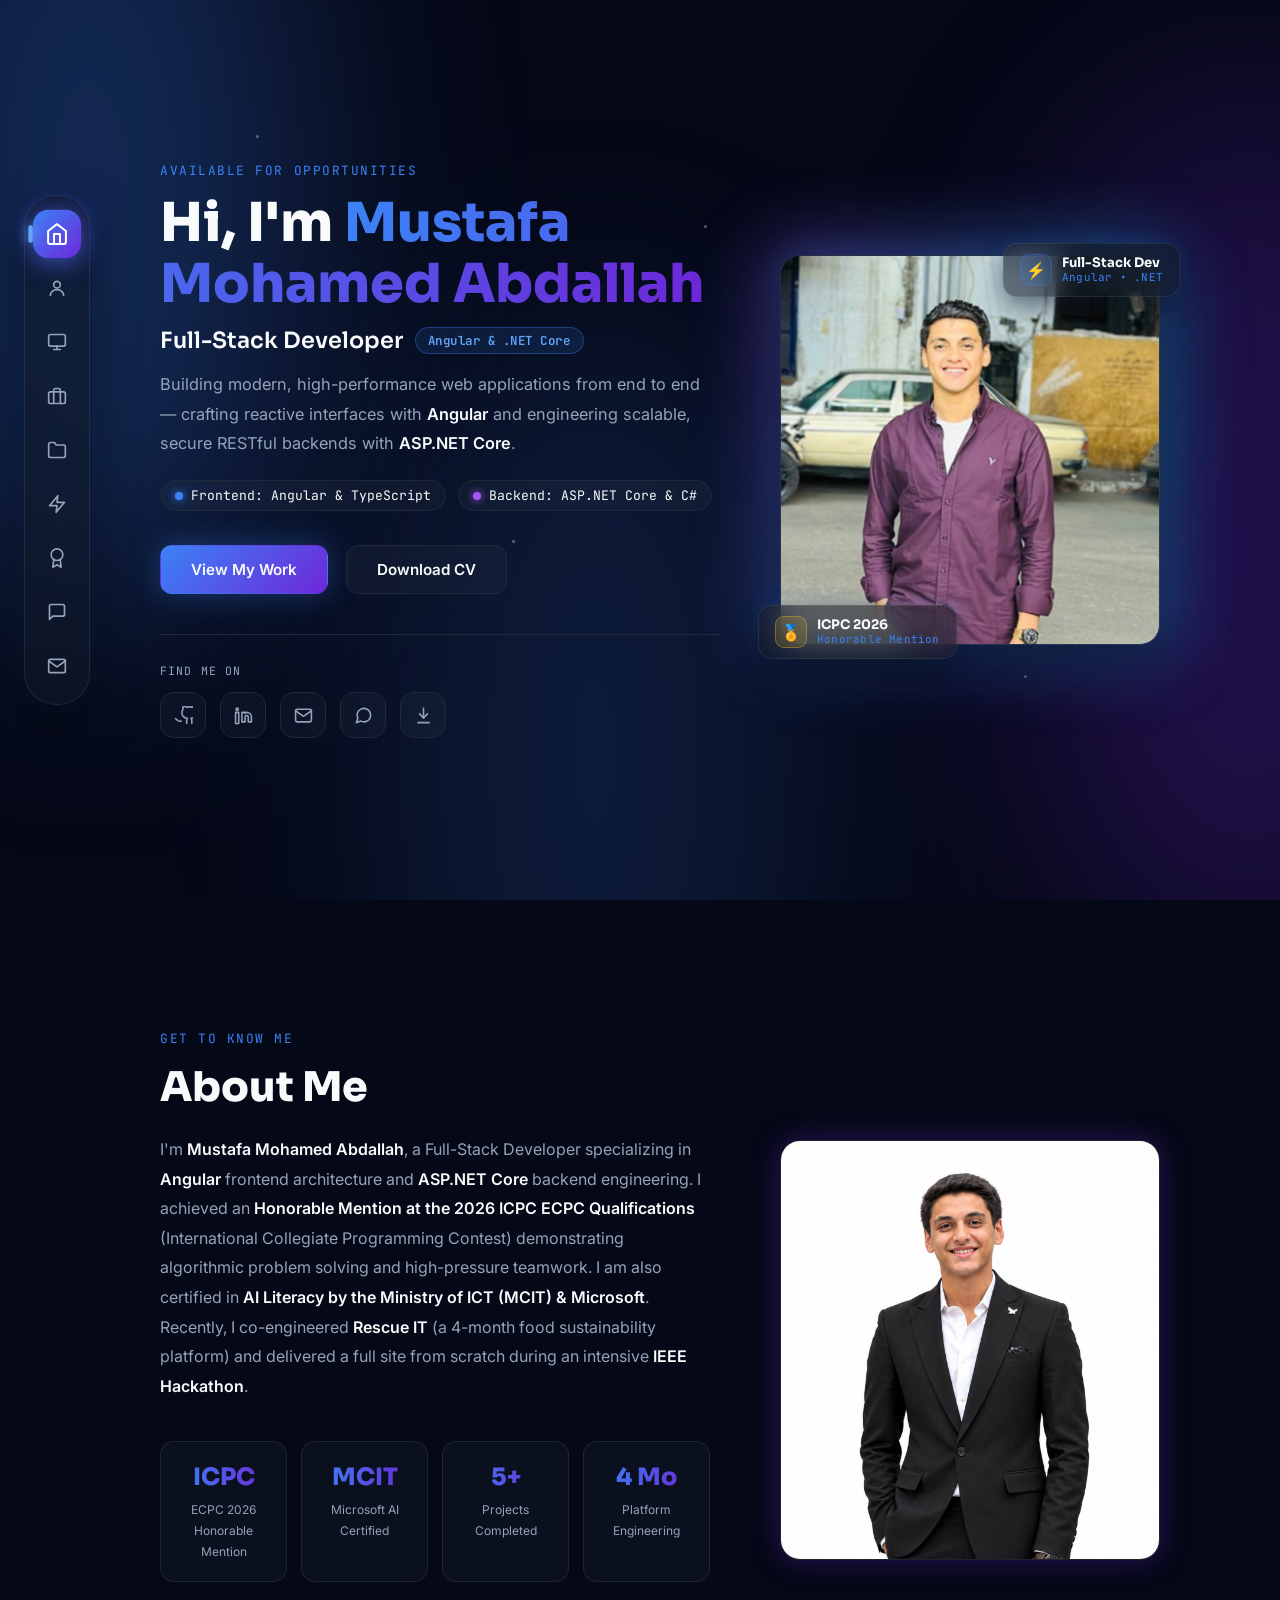
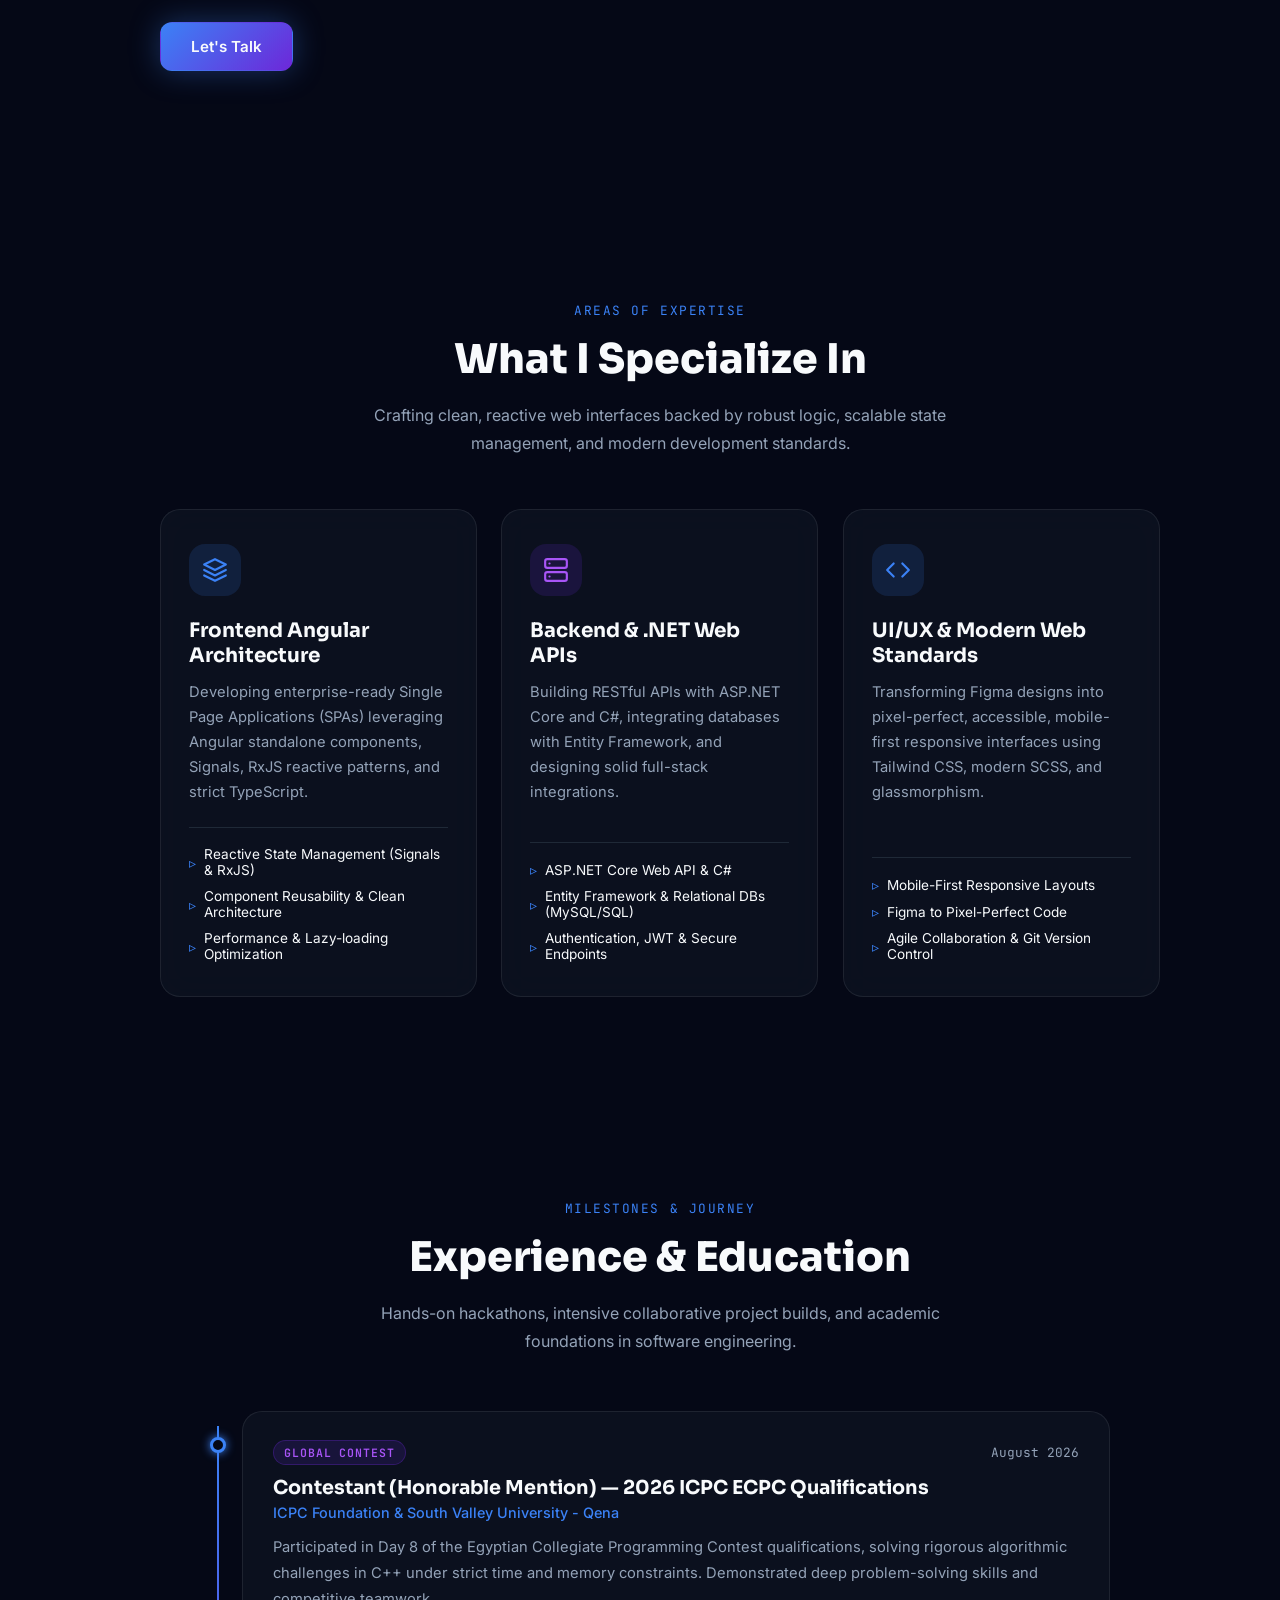
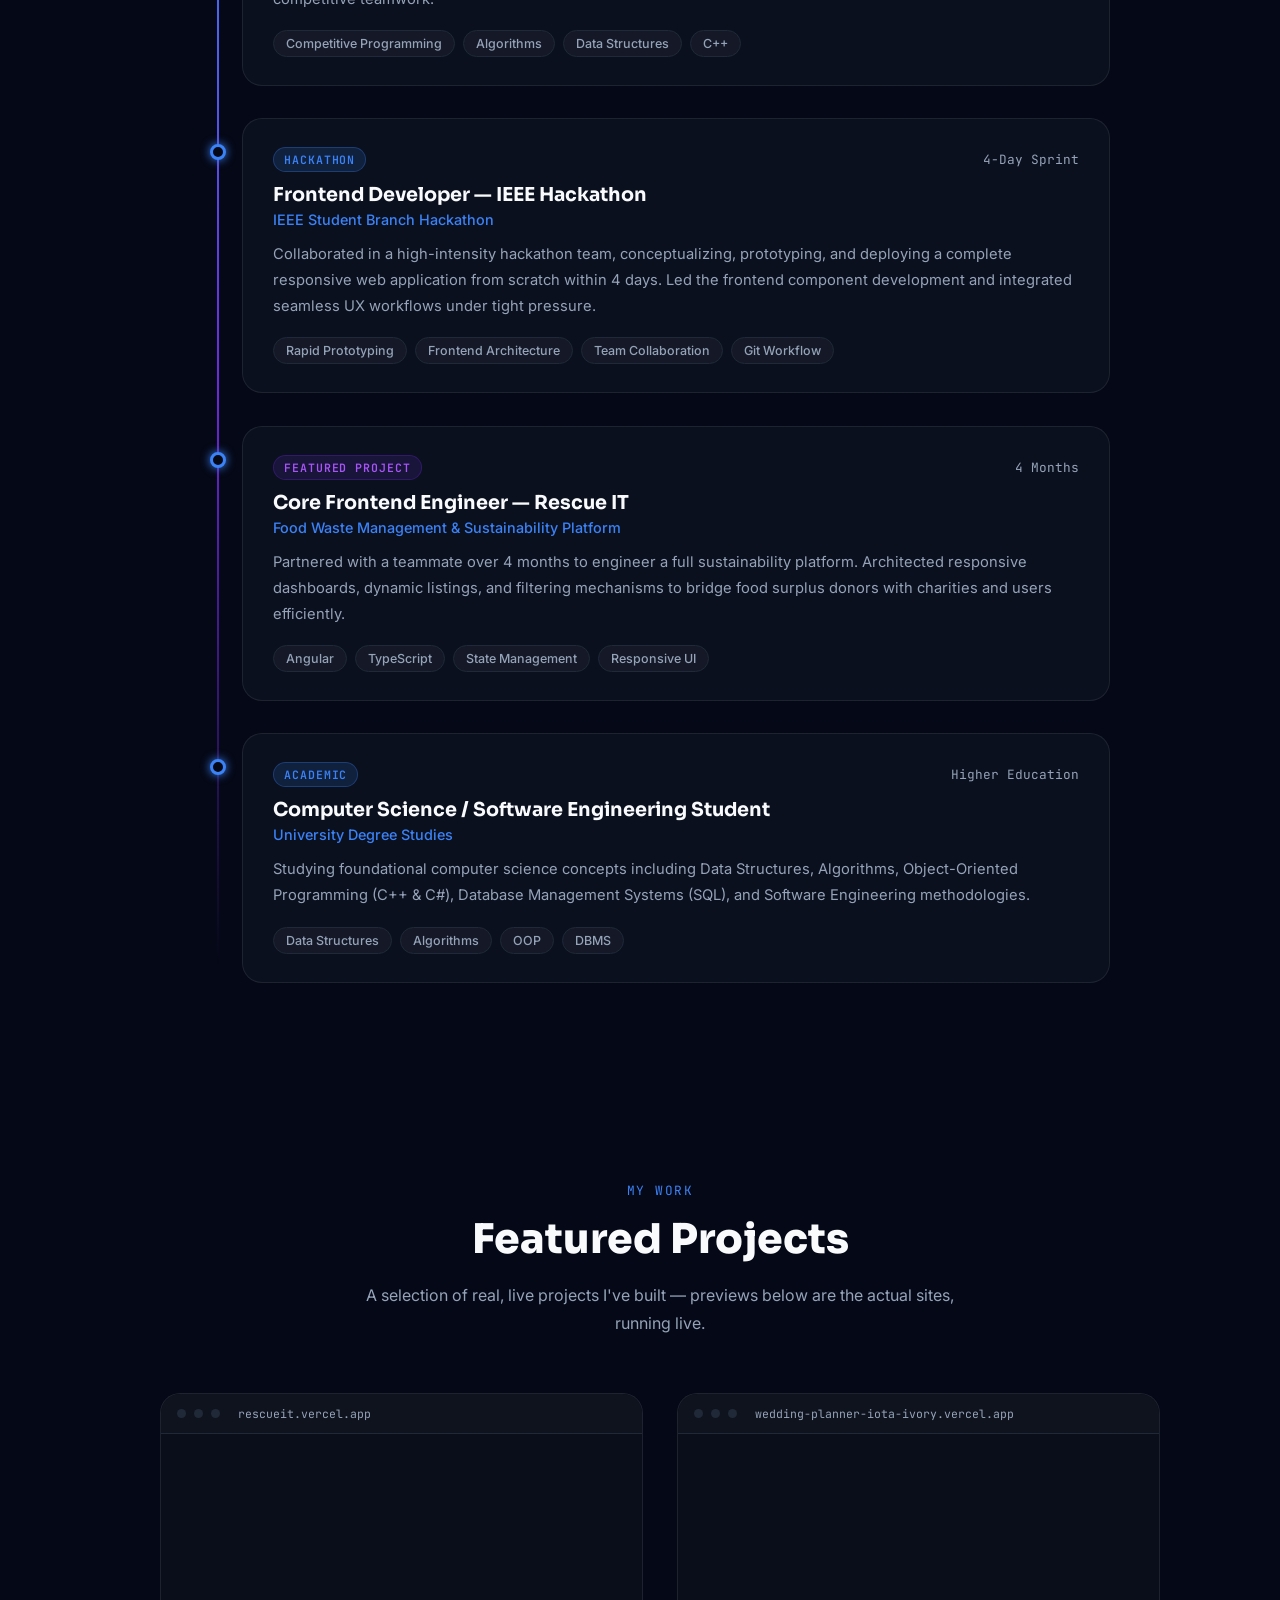
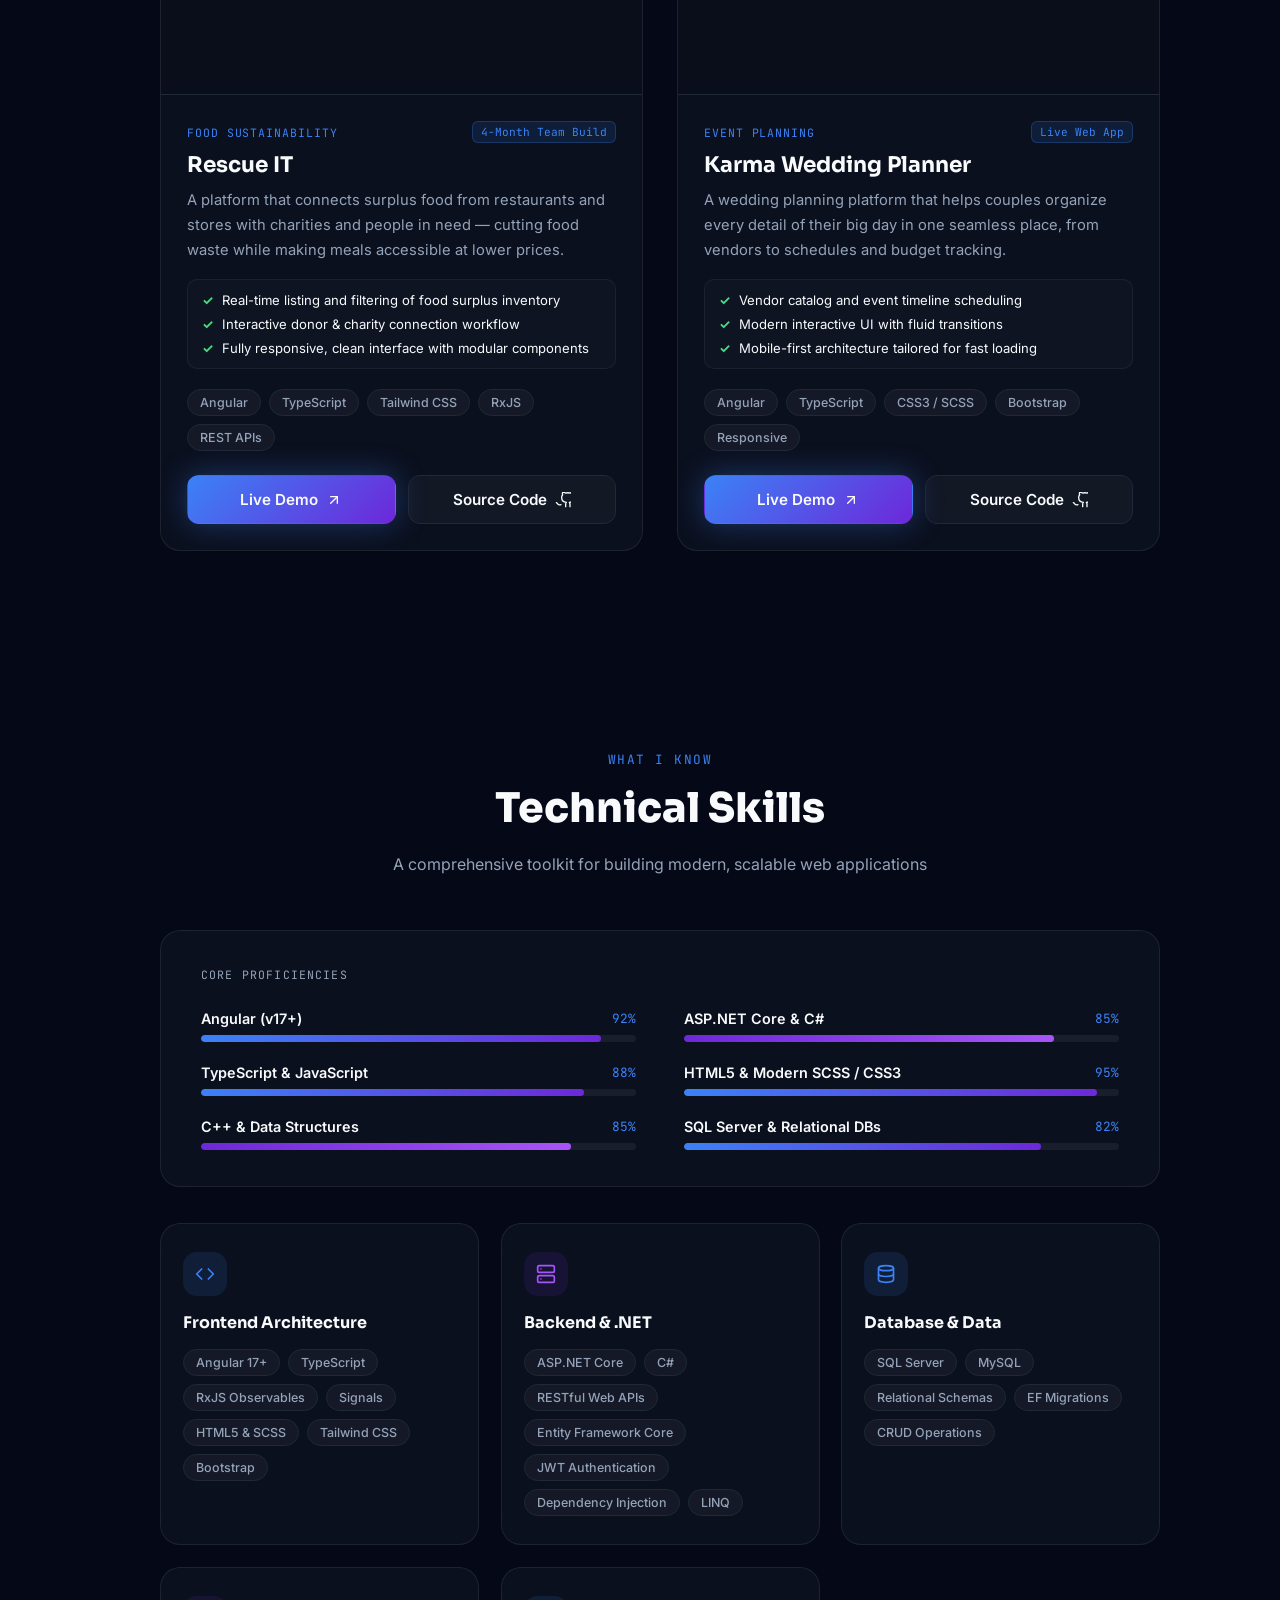
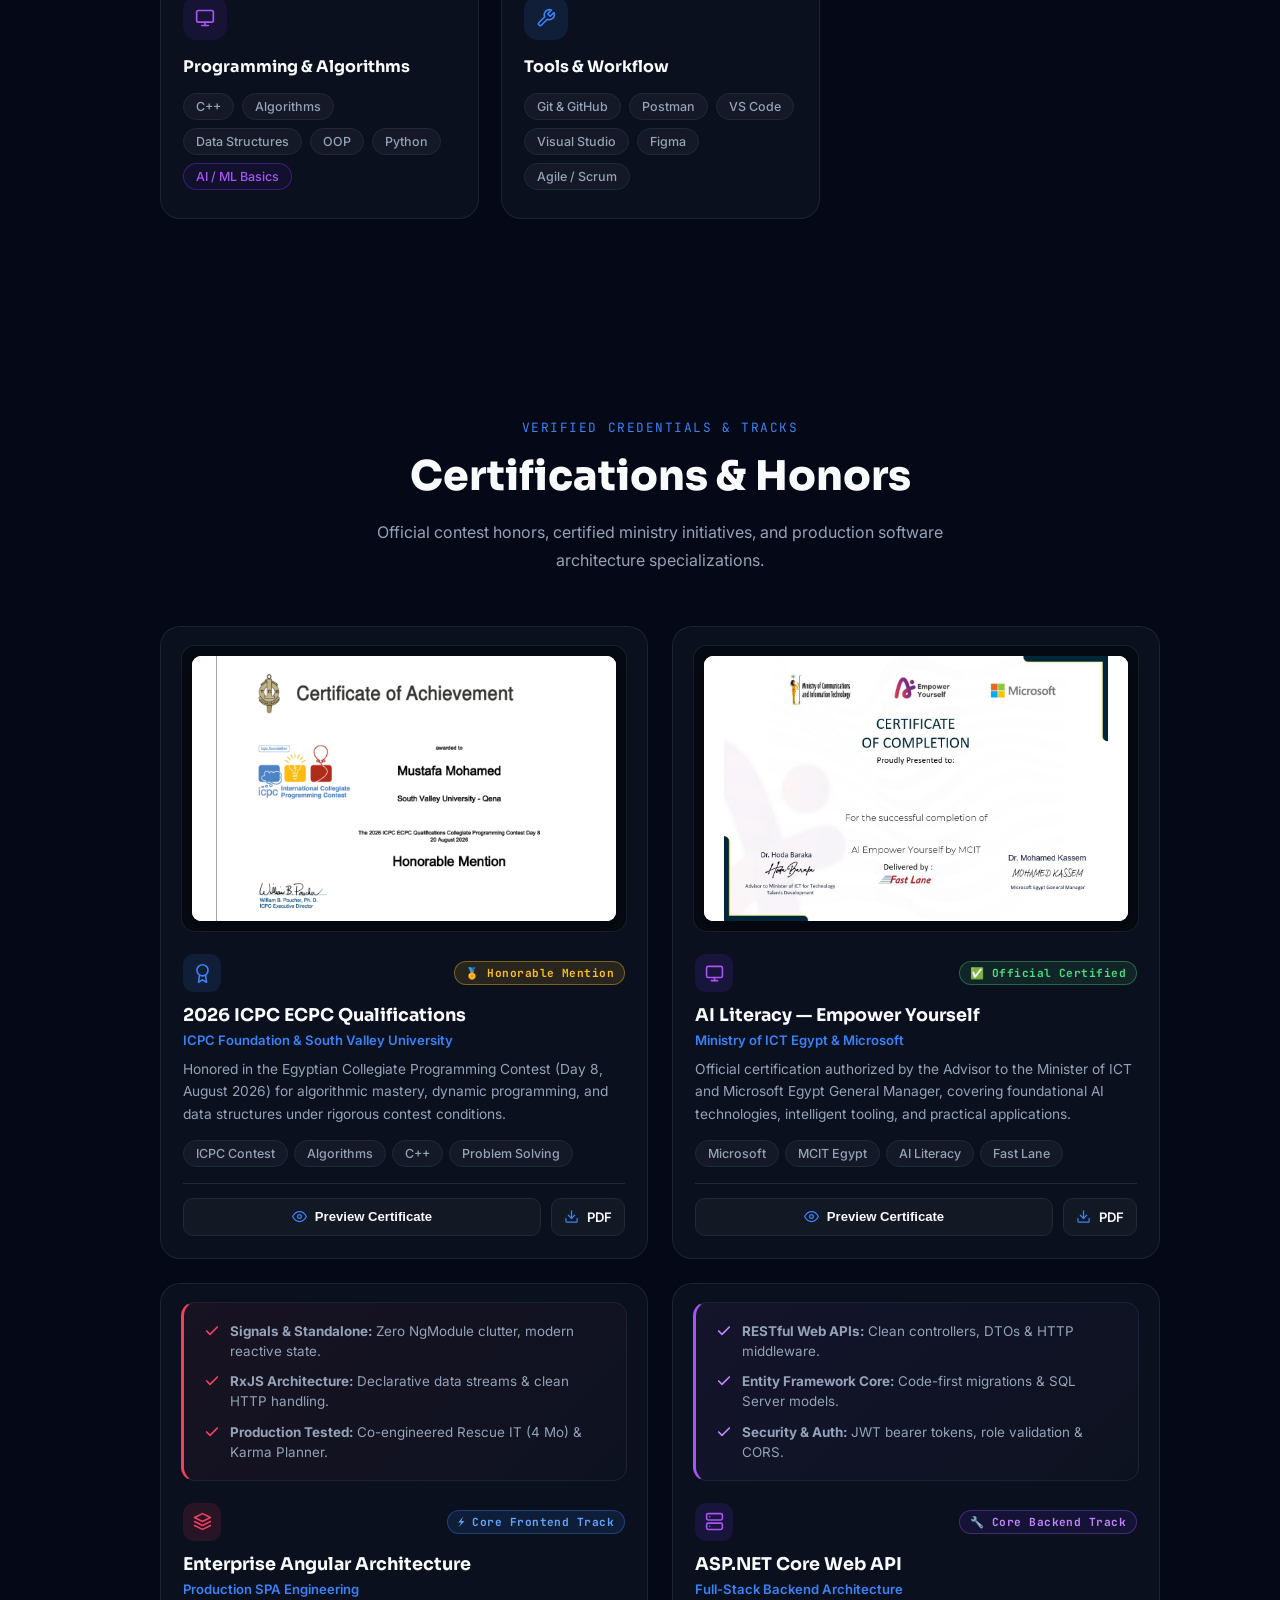
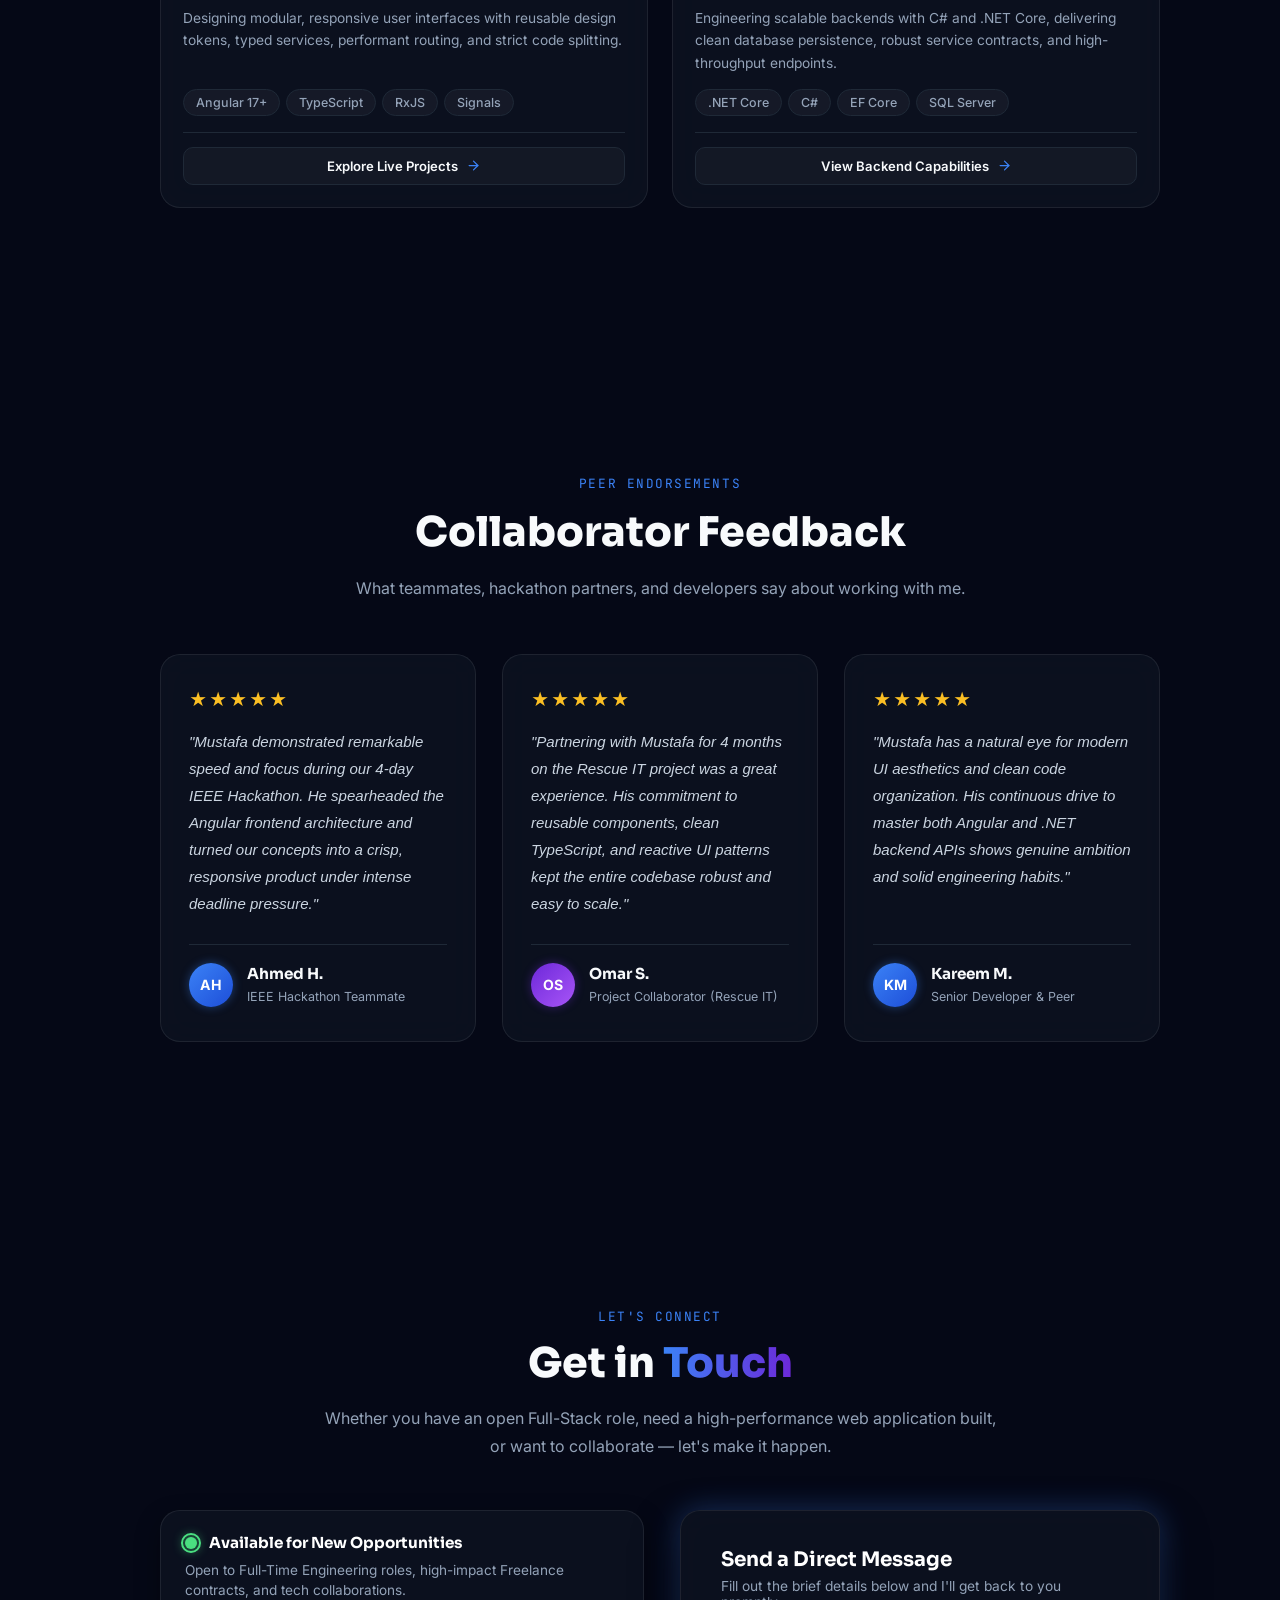
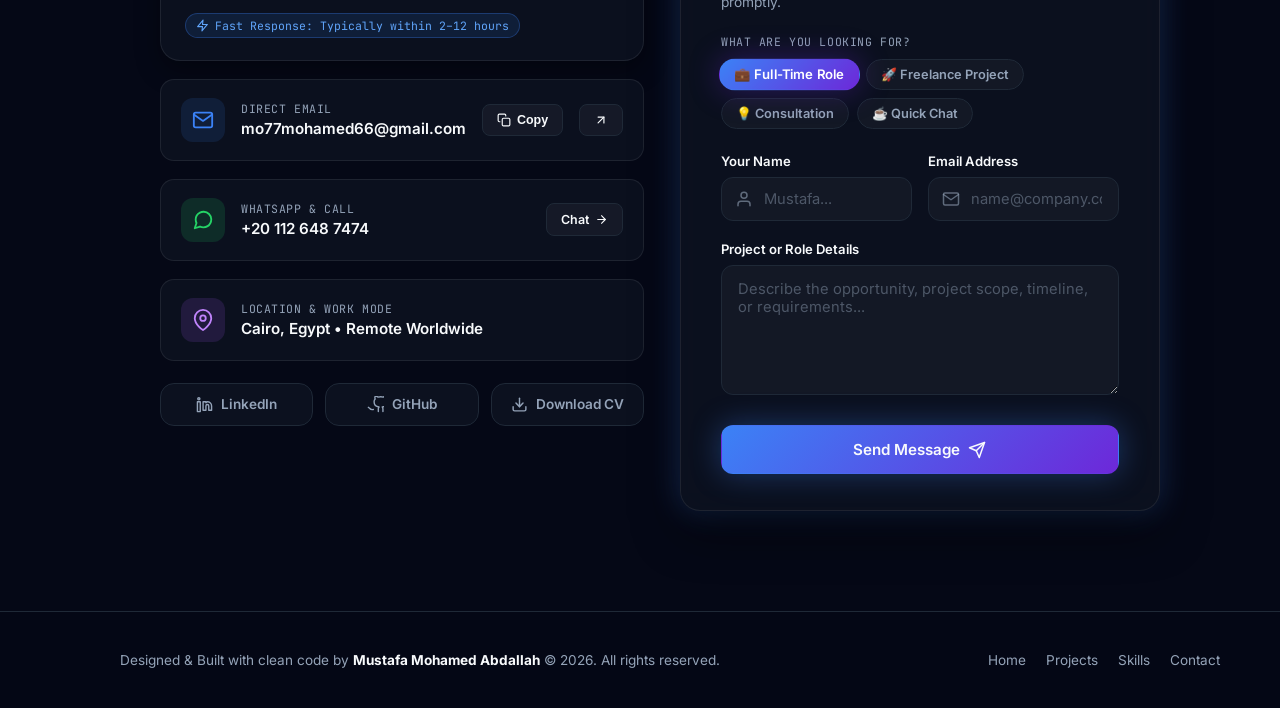
==== commit 5b8357a1: "Update profile image with tailored crop and remove top scroll progress bar" ====
--- a/index.html
+++ b/index.html
@@ -13,7 +13,7 @@
     <meta property="og:type" content="website" />
     <meta property="og:title" content="Mustafa Mohamed — Full-Stack Developer (Angular &amp; .NET)" />
     <meta property="og:description" content="Building modern, scalable web applications with Angular frontends and ASP.NET Core backends. Explore projects, live demos, and technical skills." />
-    <meta property="og:image" content="images/profile_hero_square.png" />
+    <meta property="og:image" content="images/profile_mostafa.jpg" />
 
     <!-- Favicon (Modern SVG Code Icon) -->
     <link rel="icon" type="image/svg+xml" href="data:image/svg+xml,<svg xmlns='http://www.w3.org/2000/svg' viewBox='0 0 24 24' fill='%233B82F6'><path d='M12 2L2 7l10 5 10-5-10-5zM2 17l10 5 10-5M2 12l10 5 10-5'/></svg>" />
@@ -23,8 +23,6 @@
 
 <body>
 
-    <!-- ============ SCROLL PROGRESS BAR ============ -->
-    <div class="scroll-progress" id="scrollProgress"></div>
 
     <!-- ============ BACKGROUND LAYER ============ -->
     <div class="bg-layer">
@@ -189,7 +187,7 @@
             <div class="hero__visual">
                 <div class="hero__glow"></div>
                 <div class="hero__visual-card glass">
-                    <img src="images/profile_hero_square.png" alt="Mustafa Mohamed Abdallah — Full-Stack Developer" />
+                    <img src="images/profile_mostafa.jpg" alt="Mustafa Mohamed Abdallah — Full-Stack Developer" />
                 </div>
                 <div class="hero__float-badge hero__float-badge--top glass">
                     <span class="hero__badge-icon">⚡</span>
@@ -250,8 +248,8 @@
             <!-- RIGHT: visual -->
             <div class="about__visual reveal reveal-delay-2">
                 <div class="about__visual-card glass">
-                    <img src="images/WhatsApp Image 2026-07-06 at 5.18.34 PM.jpeg"
-                        alt="Mustafa working illustration placeholder" />
+                    <img src="images/profile_hero_portrait.png"
+                        alt="Mustafa Mohamed Abdallah — Full-Stack Developer" />
                 </div>
             </div>
 
--- a/css/style.css
+++ b/css/style.css
@@ -207,20 +207,6 @@
   box-shadow: var(--glow-blue);
 }
 
-/* ==========================================================
-   8) SCROLL PROGRESS BAR
-   ========================================================== */
-.scroll-progress {
-  position: fixed;
-  top: 0;
-  left: 0;
-  height: 3.5px;
-  width: 0%;
-  background: linear-gradient(90deg, var(--color-primary), #a855f7);
-  z-index: 9999;
-  box-shadow: 0 0 12px rgba(59, 130, 246, 0.7);
-  transition: width 0.08s ease-out;
-}
 
 /* ==========================================================
    9) SCROLL REVEAL & INTER-SECTION ANIMATIONS
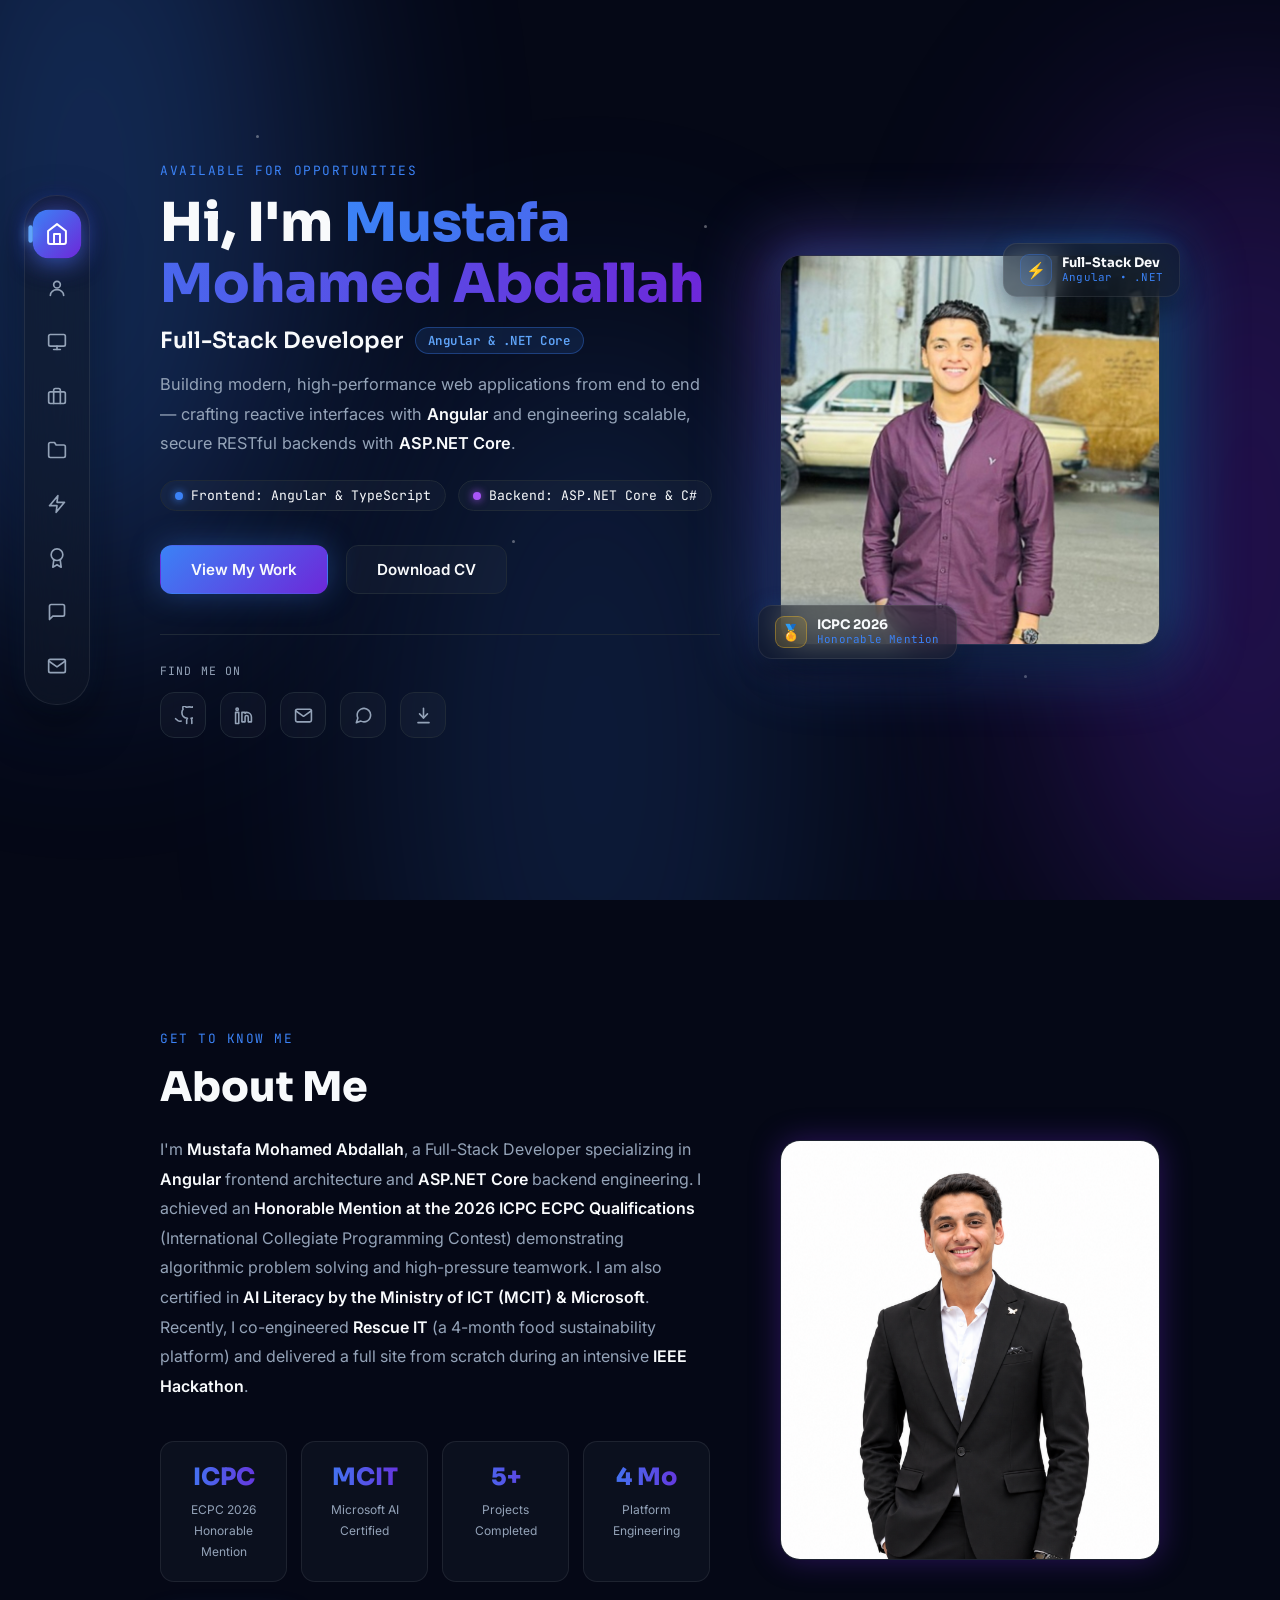
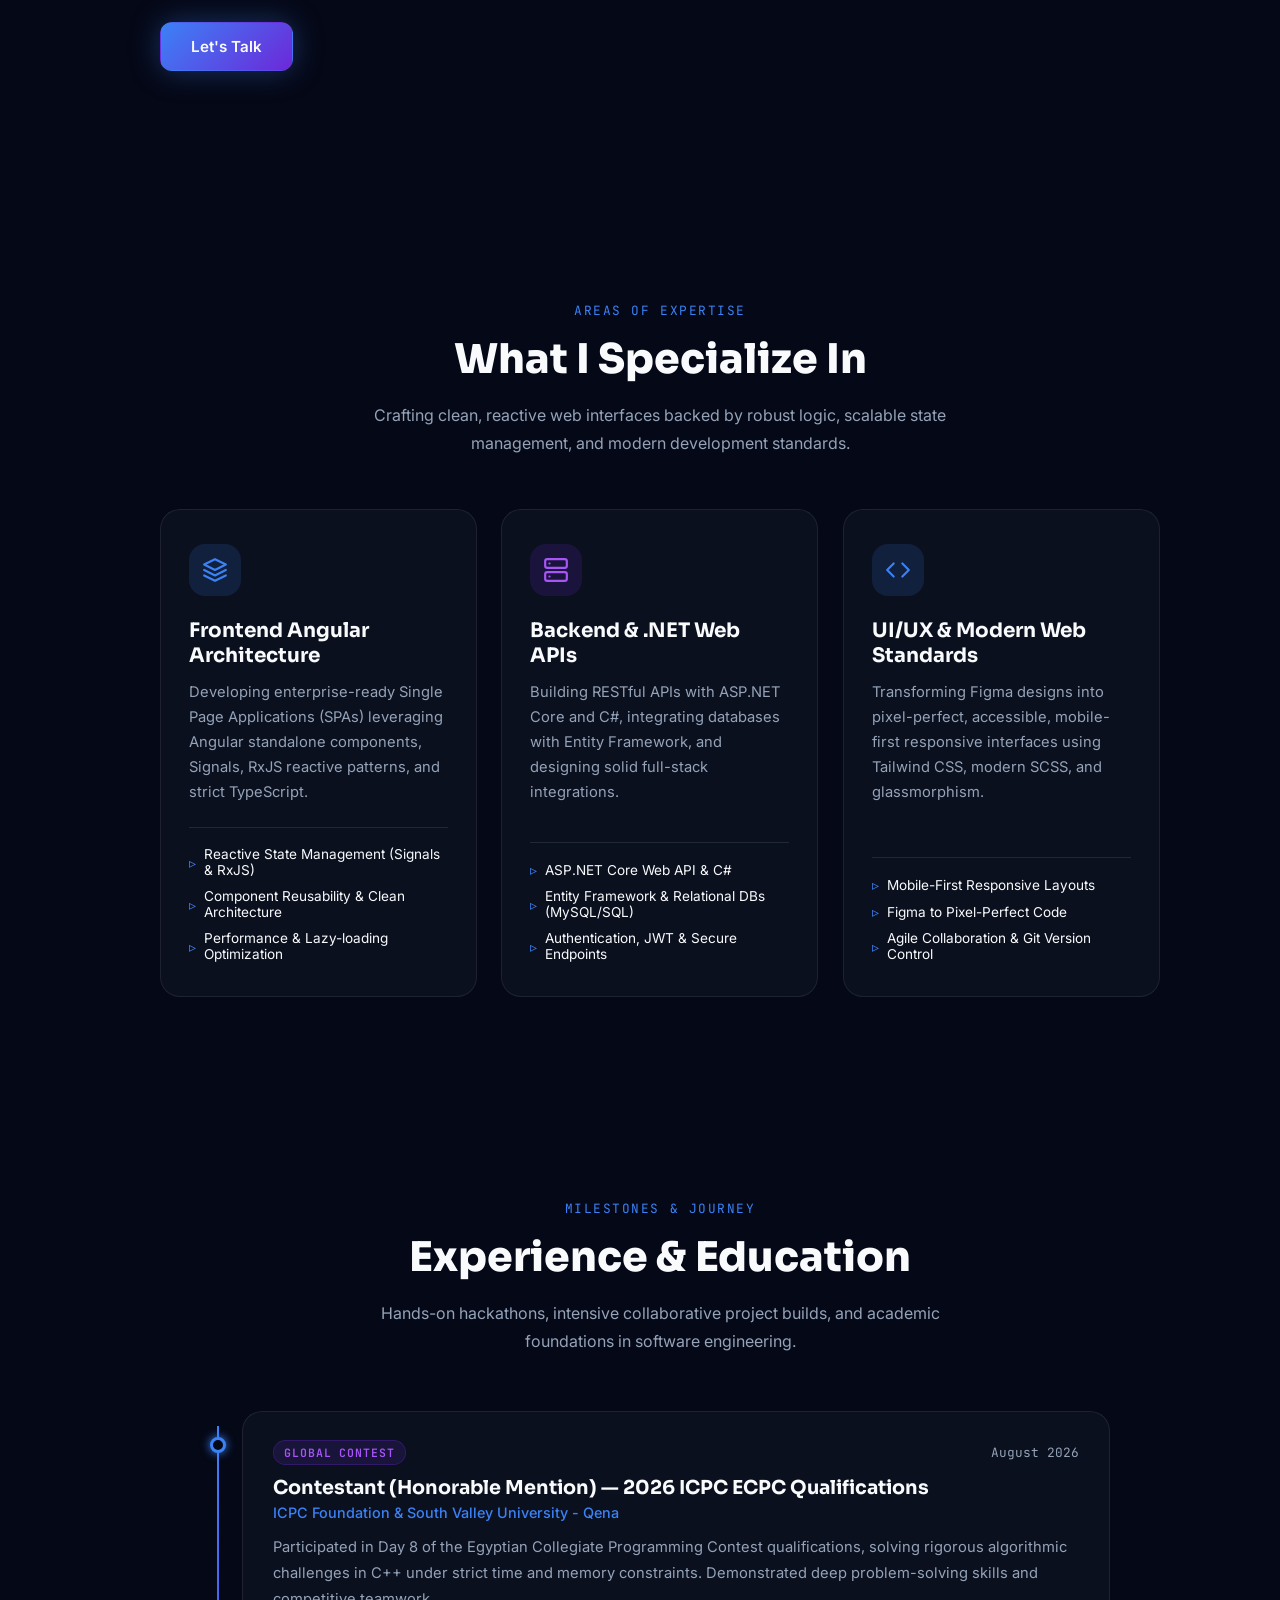
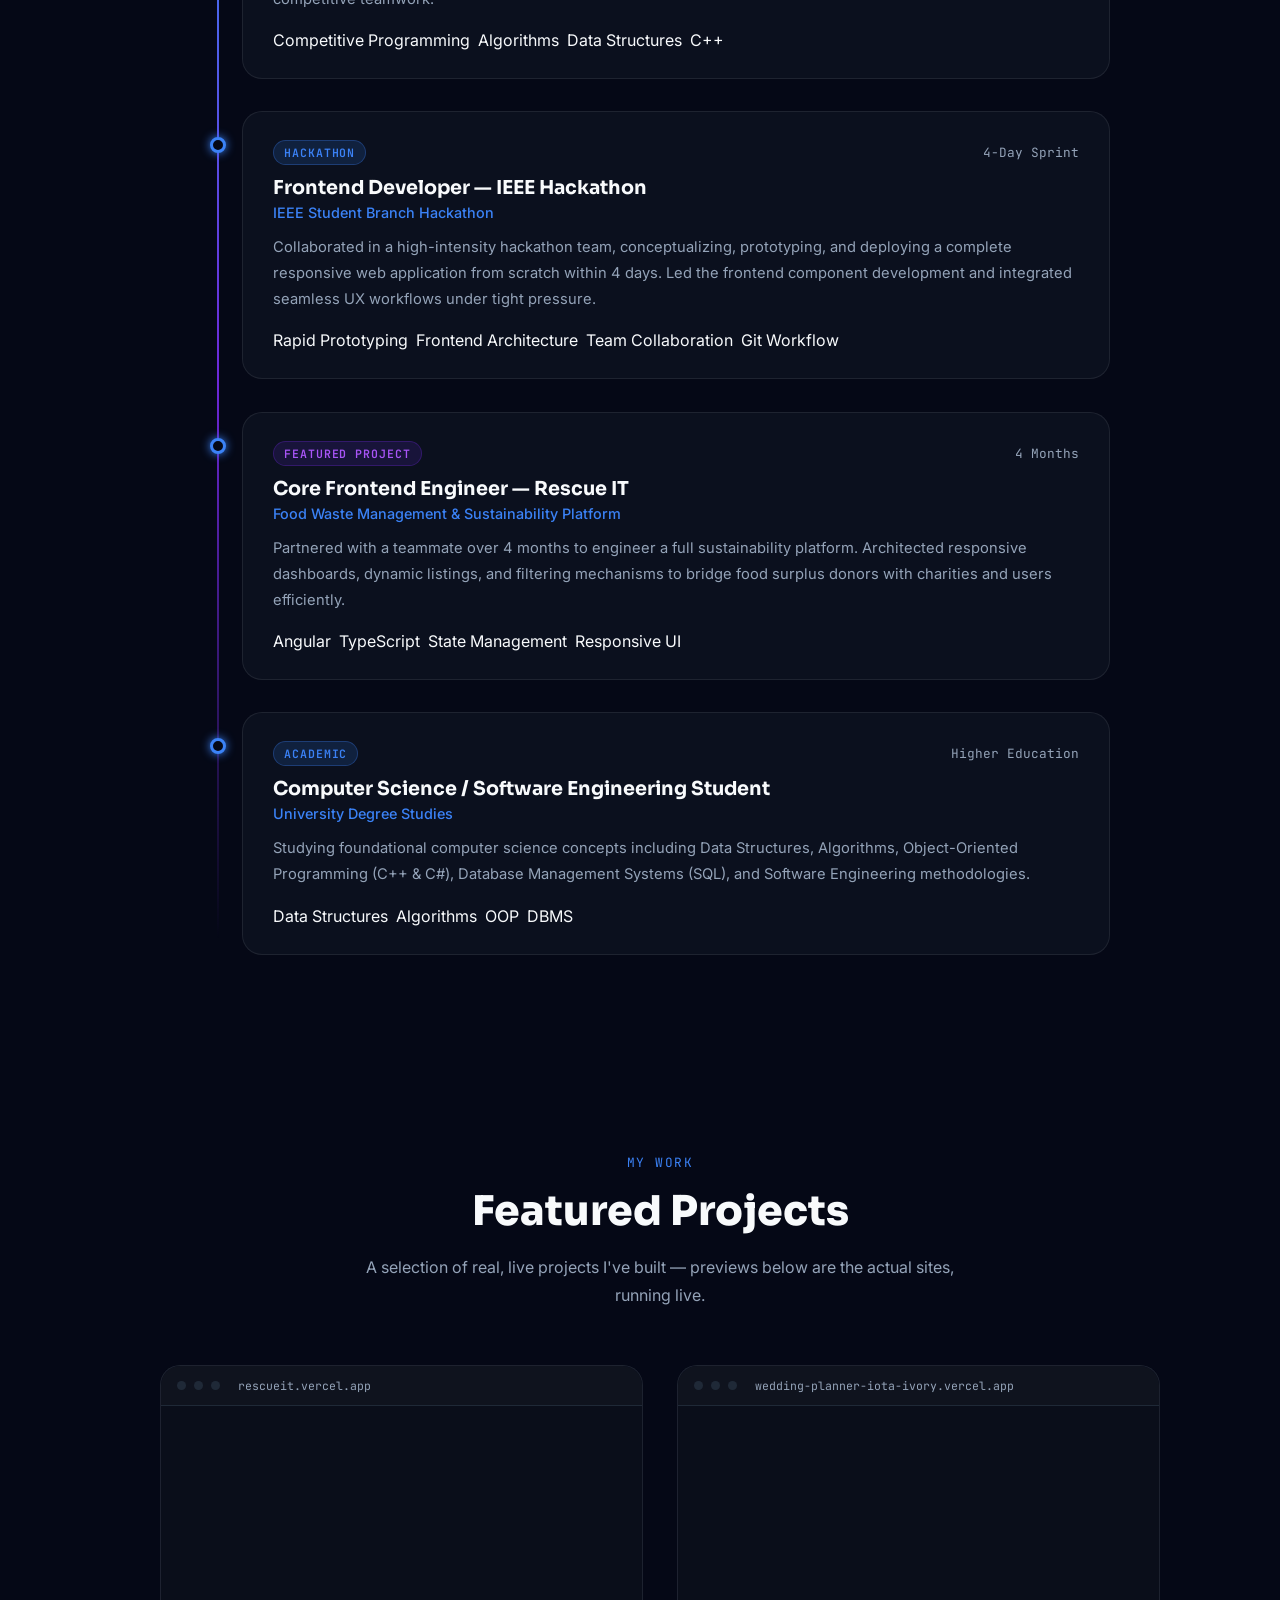
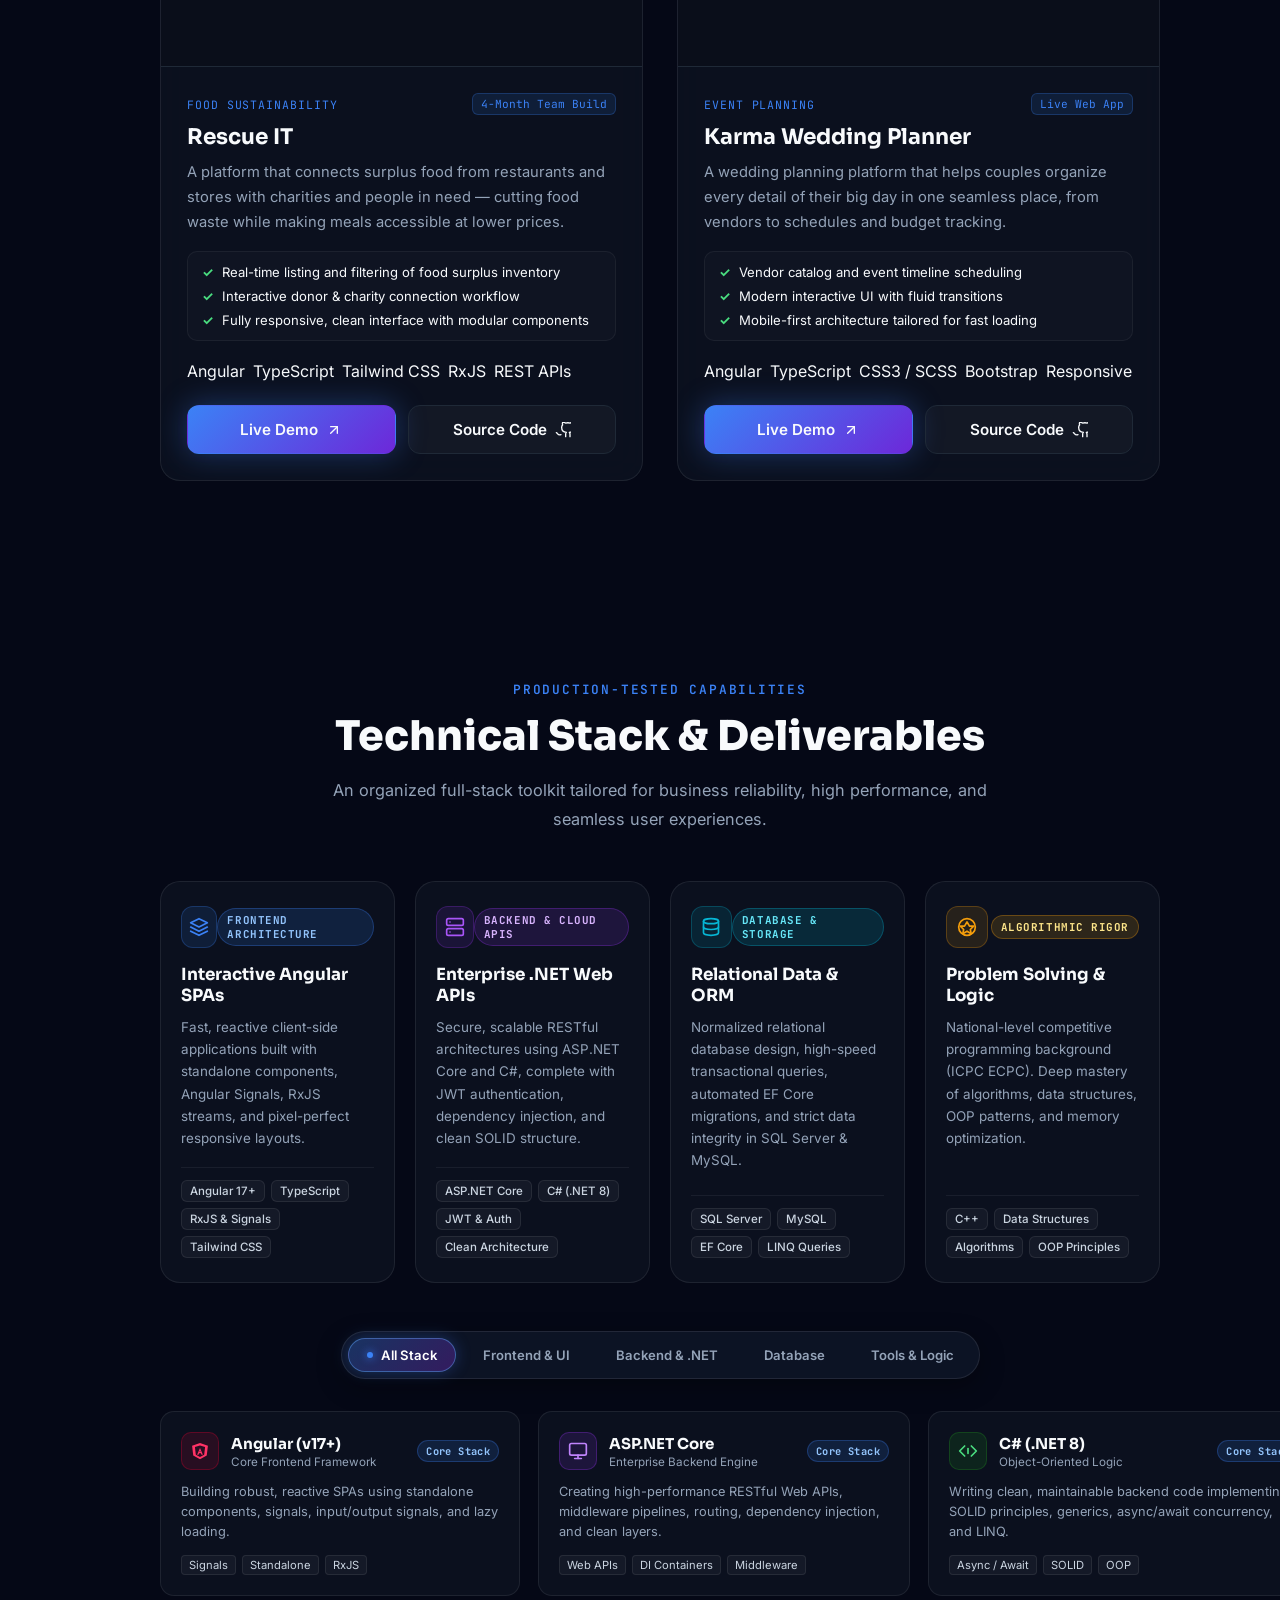
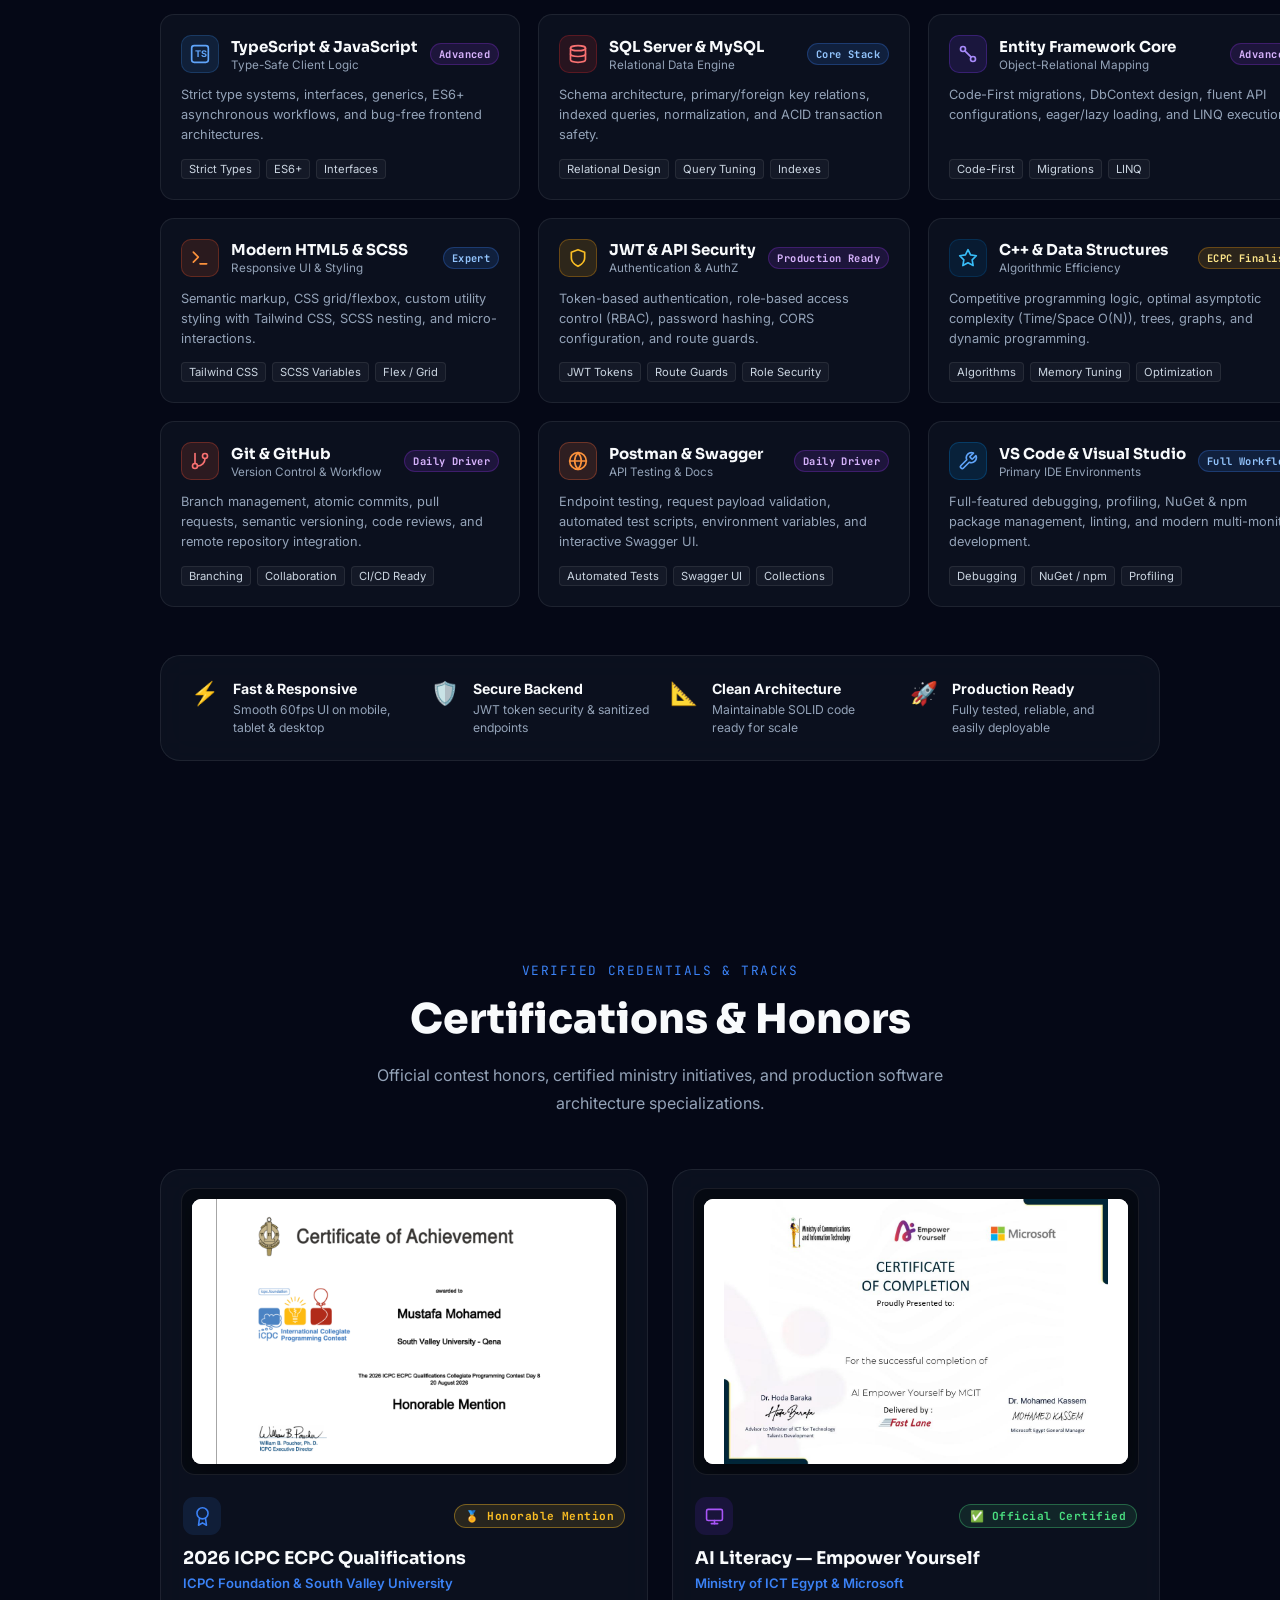
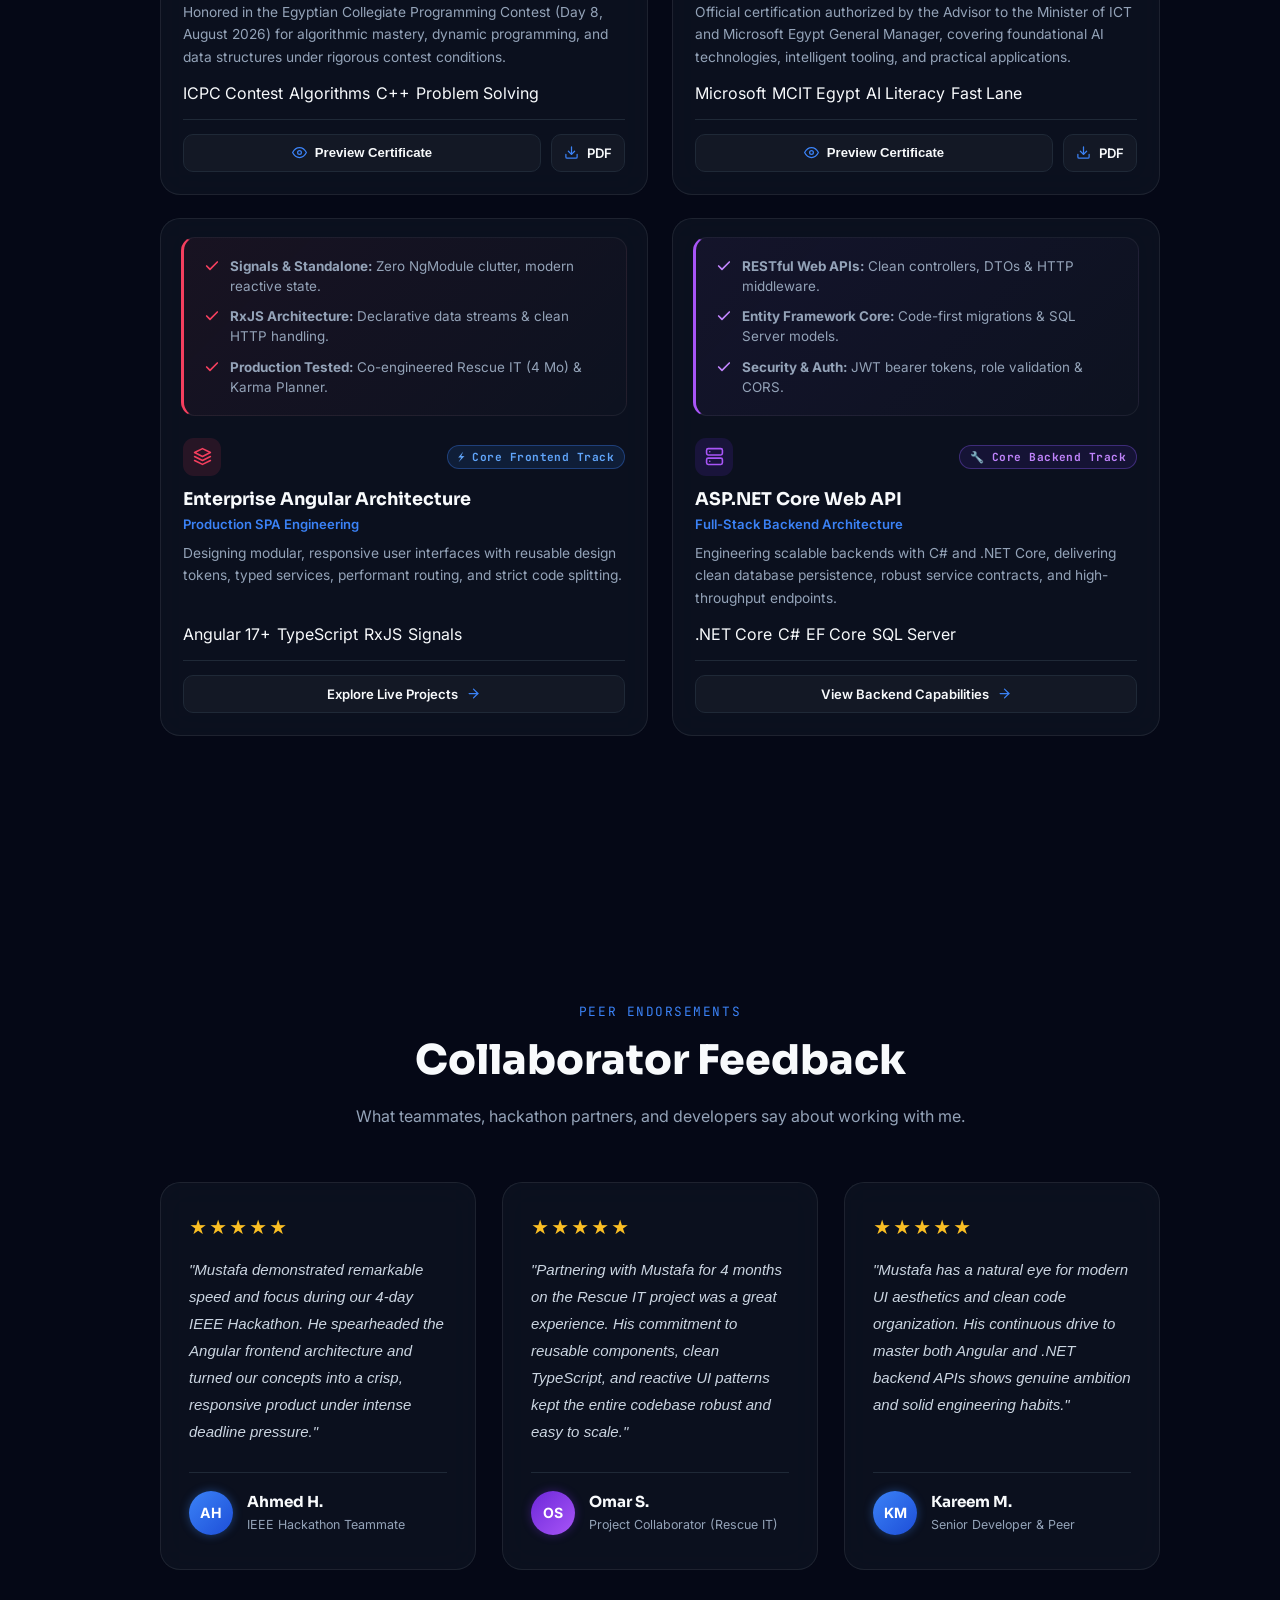
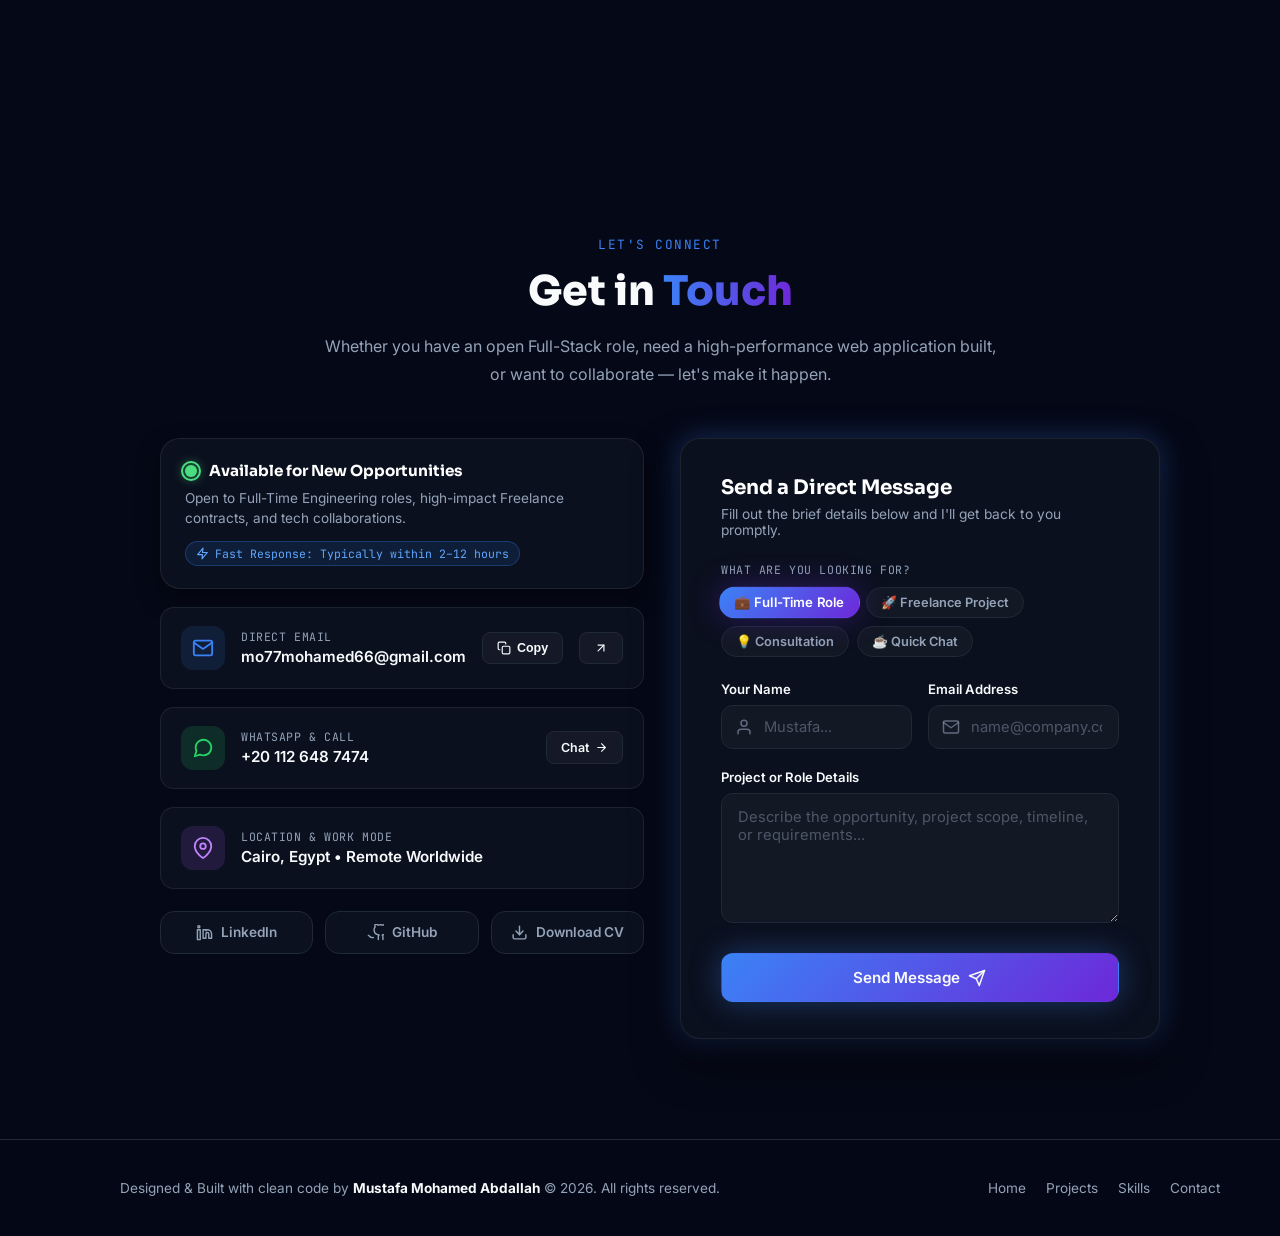
==== commit 470f0d02: "Redesign skills section into an executive client-centric showcase with delivery pillars and interact" ====
--- a/index.html
+++ b/index.html
@@ -592,185 +592,480 @@
     </section>
 
     <!-- ============ SKILLS SECTION ============ -->
-    <section id="skills" class="skills">
-        <div class="skills__inner">
-
-            <div class="skills__header">
-                <span class="skills__eyebrow">What I Know</span>
-                <h2 class="skills__title">Technical Skills</h2>
-                <p class="skills__desc">A comprehensive toolkit for building modern, scalable web applications</p>
-            </div>
-
-            <!-- Top row: proficiency bars -->
-            <div class="skills__bars-wrap glass reveal">
-                <p class="skills__bars-label">Core Proficiencies</p>
-                <div class="skills__bars">
-                    <div class="skill-bar">
-                        <div class="skill-bar__meta">
-                            <span class="skill-bar__name">Angular (v17+)</span>
-                            <span class="skill-bar__pct">92%</span>
-                        </div>
-                        <div class="skill-bar__track">
-                            <div class="skill-bar__fill" style="--pct:92%"></div>
-                        </div>
-                    </div>
-                    <div class="skill-bar">
-                        <div class="skill-bar__meta">
-                            <span class="skill-bar__name">ASP.NET Core &amp; C#</span>
-                            <span class="skill-bar__pct">85%</span>
-                        </div>
-                        <div class="skill-bar__track">
-                            <div class="skill-bar__fill skill-bar__fill--purple" style="--pct:85%"></div>
-                        </div>
-                    </div>
-                    <div class="skill-bar">
-                        <div class="skill-bar__meta">
-                            <span class="skill-bar__name">TypeScript &amp; JavaScript</span>
-                            <span class="skill-bar__pct">88%</span>
-                        </div>
-                        <div class="skill-bar__track">
-                            <div class="skill-bar__fill" style="--pct:88%"></div>
-                        </div>
-                    </div>
-                    <div class="skill-bar">
-                        <div class="skill-bar__meta">
-                            <span class="skill-bar__name">HTML5 &amp; Modern SCSS / CSS3</span>
-                            <span class="skill-bar__pct">95%</span>
-                        </div>
-                        <div class="skill-bar__track">
-                            <div class="skill-bar__fill" style="--pct:95%"></div>
-                        </div>
-                    </div>
-                    <div class="skill-bar">
-                        <div class="skill-bar__meta">
-                            <span class="skill-bar__name">C++ &amp; Data Structures</span>
-                            <span class="skill-bar__pct">85%</span>
-                        </div>
-                        <div class="skill-bar__track">
-                            <div class="skill-bar__fill skill-bar__fill--purple" style="--pct:85%"></div>
-                        </div>
-                    </div>
-                    <div class="skill-bar">
-                        <div class="skill-bar__meta">
-                            <span class="skill-bar__name">SQL Server &amp; Relational DBs</span>
-                            <span class="skill-bar__pct">82%</span>
-                        </div>
-                        <div class="skill-bar__track">
-                            <div class="skill-bar__fill" style="--pct:82%"></div>
-                        </div>
-                    </div>
-                </div>
-            </div>
-
-            <!-- Bottom row: category cards -->
-            <div class="skills__cards">
-
-                <!-- Frontend Architecture -->
-                <div class="sk-card glass reveal reveal-delay-1">
-                    <div class="sk-card__icon-wrap">
-                        <svg viewBox="0 0 24 24" fill="none" stroke="currentColor" stroke-width="2"
-                            stroke-linecap="round" stroke-linejoin="round">
+<section id="skills" class="skills">
+    <div class="skills__inner">
+
+        <!-- Header -->
+        <div class="skills__header reveal">
+            <span class="skills__eyebrow">Production-Tested Capabilities</span>
+            <h2 class="skills__title">Technical Stack &amp; Deliverables</h2>
+            <p class="skills__desc">
+                An organized full-stack toolkit tailored for business reliability, high performance, and seamless user experiences.
+            </p>
+        </div>
+
+        <!-- 1) Four Core Delivery Pillars (What I Build For You) -->
+        <div class="skills__pillars reveal">
+            <!-- Pillar 1: Frontend -->
+            <div class="sk-pillar glass">
+                <div class="sk-pillar__top">
+                    <div class="sk-pillar__icon sk-pillar__icon--blue">
+                        <svg viewBox="0 0 24 24" fill="none" stroke="currentColor" stroke-width="2" stroke-linecap="round" stroke-linejoin="round">
+                            <polygon points="12 2 2 7 12 12 22 7 12 2" />
+                            <polyline points="2 17 12 22 22 17" />
+                            <polyline points="2 12 12 17 22 12" />
+                        </svg>
+                    </div>
+                    <span class="sk-pillar__badge sk-pillar__badge--blue">Frontend Architecture</span>
+                </div>
+                <h3 class="sk-pillar__title">Interactive Angular SPAs</h3>
+                <p class="sk-pillar__desc">
+                    Fast, reactive client-side applications built with standalone components, Angular Signals, RxJS streams, and pixel-perfect responsive layouts.
+                </p>
+                <div class="sk-pillar__highlights">
+                    <span class="sk-pill">Angular 17+</span>
+                    <span class="sk-pill">TypeScript</span>
+                    <span class="sk-pill">RxJS &amp; Signals</span>
+                    <span class="sk-pill">Tailwind CSS</span>
+                </div>
+            </div>
+
+            <!-- Pillar 2: Backend -->
+            <div class="sk-pillar glass">
+                <div class="sk-pillar__top">
+                    <div class="sk-pillar__icon sk-pillar__icon--purple">
+                        <svg viewBox="0 0 24 24" fill="none" stroke="currentColor" stroke-width="2" stroke-linecap="round" stroke-linejoin="round">
+                            <rect x="2" y="2" width="20" height="8" rx="2" ry="2" />
+                            <rect x="2" y="14" width="20" height="8" rx="2" ry="2" />
+                            <line x1="6" y1="6" x2="6.01" y2="6" />
+                            <line x1="6" y1="18" x2="6.01" y2="18" />
+                        </svg>
+                    </div>
+                    <span class="sk-pillar__badge sk-pillar__badge--purple">Backend &amp; Cloud APIs</span>
+                </div>
+                <h3 class="sk-pillar__title">Enterprise .NET Web APIs</h3>
+                <p class="sk-pillar__desc">
+                    Secure, scalable RESTful architectures using ASP.NET Core and C#, complete with JWT authentication, dependency injection, and clean SOLID structure.
+                </p>
+                <div class="sk-pillar__highlights">
+                    <span class="sk-pill">ASP.NET Core</span>
+                    <span class="sk-pill">C# (.NET 8)</span>
+                    <span class="sk-pill">JWT &amp; Auth</span>
+                    <span class="sk-pill">Clean Architecture</span>
+                </div>
+            </div>
+
+            <!-- Pillar 3: Database -->
+            <div class="sk-pillar glass">
+                <div class="sk-pillar__top">
+                    <div class="sk-pillar__icon sk-pillar__icon--cyan">
+                        <svg viewBox="0 0 24 24" fill="none" stroke="currentColor" stroke-width="2" stroke-linecap="round" stroke-linejoin="round">
+                            <ellipse cx="12" cy="5" rx="9" ry="3" />
+                            <path d="M21 12c0 1.66-4 3-9 3s-9-1.34-9-3" />
+                            <path d="M3 5v14c0 1.66 4 3 9 3s9-1.34 9-3V5" />
+                        </svg>
+                    </div>
+                    <span class="sk-pillar__badge sk-pillar__badge--cyan">Database &amp; Storage</span>
+                </div>
+                <h3 class="sk-pillar__title">Relational Data &amp; ORM</h3>
+                <p class="sk-pillar__desc">
+                    Normalized relational database design, high-speed transactional queries, automated EF Core migrations, and strict data integrity in SQL Server &amp; MySQL.
+                </p>
+                <div class="sk-pillar__highlights">
+                    <span class="sk-pill">SQL Server</span>
+                    <span class="sk-pill">MySQL</span>
+                    <span class="sk-pill">EF Core</span>
+                    <span class="sk-pill">LINQ Queries</span>
+                </div>
+            </div>
+
+            <!-- Pillar 4: Algorithms -->
+            <div class="sk-pillar glass">
+                <div class="sk-pillar__top">
+                    <div class="sk-pillar__icon sk-pillar__icon--amber">
+                        <svg viewBox="0 0 24 24" fill="none" stroke="currentColor" stroke-width="2" stroke-linecap="round" stroke-linejoin="round">
+                            <circle cx="12" cy="12" r="10" />
+                            <polygon points="12 6 15 11 20 11 16 15 17 20 12 17 7 20 8 15 4 11 9 11" />
+                        </svg>
+                    </div>
+                    <span class="sk-pillar__badge sk-pillar__badge--amber">Algorithmic Rigor</span>
+                </div>
+                <h3 class="sk-pillar__title">Problem Solving &amp; Logic</h3>
+                <p class="sk-pillar__desc">
+                    National-level competitive programming background (ICPC ECPC). Deep mastery of algorithms, data structures, OOP patterns, and memory optimization.
+                </p>
+                <div class="sk-pillar__highlights">
+                    <span class="sk-pill">C++</span>
+                    <span class="sk-pill">Data Structures</span>
+                    <span class="sk-pill">Algorithms</span>
+                    <span class="sk-pill">OOP Principles</span>
+                </div>
+            </div>
+        </div>
+
+        <!-- 2) Interactive Filter Tabs -->
+        <div class="skills__filter-wrap reveal">
+            <div class="skills__filter" role="tablist" aria-label="Skills categories">
+                <button type="button" class="sk-filter-btn is-active" data-filter="all">
+                    <span class="sk-filter-dot"></span> All Stack
+                </button>
+                <button type="button" class="sk-filter-btn" data-filter="frontend">
+                    Frontend &amp; UI
+                </button>
+                <button type="button" class="sk-filter-btn" data-filter="backend">
+                    Backend &amp; .NET
+                </button>
+                <button type="button" class="sk-filter-btn" data-filter="database">
+                    Database
+                </button>
+                <button type="button" class="sk-filter-btn" data-filter="tools">
+                    Tools &amp; Logic
+                </button>
+            </div>
+        </div>
+
+        <!-- 3) Full Technology Matrix -->
+        <div class="skills__matrix reveal">
+
+            <!-- 1: Angular -->
+            <div class="sk-tile glass" data-cat="frontend">
+                <div class="sk-tile__head">
+                    <div class="sk-tile__icon-box sk-tile__icon-box--angular">
+                        <svg viewBox="0 0 24 24" fill="currentColor">
+                            <path d="M12 2.5L2.5 5.8 3.9 17.5 12 22l8.1-4.5 1.4-11.7L12 2.5zm0 2.8l6.1 1.9-1.1 9.4L12 19.3l-5-2.7-1.1-9.4 6.1-1.9zm0 3.2l-3.5 7.9h1.7l.7-1.8h2.2l.7 1.8h1.7L12 8.5zm-.6 4.7l.6-1.5.6 1.5h-1.2z"/>
+                        </svg>
+                    </div>
+                    <div class="sk-tile__title-wrap">
+                        <h4 class="sk-tile__name">Angular (v17+)</h4>
+                        <span class="sk-tile__role">Core Frontend Framework</span>
+                    </div>
+                    <span class="sk-tile__level-tag sk-tile__level-tag--core">Core Stack</span>
+                </div>
+                <p class="sk-tile__purpose">
+                    Building robust, reactive SPAs using standalone components, signals, input/output signals, and lazy loading.
+                </p>
+                <div class="sk-tile__badges">
+                    <span class="sk-subtag">Signals</span>
+                    <span class="sk-subtag">Standalone</span>
+                    <span class="sk-subtag">RxJS</span>
+                </div>
+            </div>
+
+            <!-- 2: ASP.NET Core -->
+            <div class="sk-tile glass" data-cat="backend">
+                <div class="sk-tile__head">
+                    <div class="sk-tile__icon-box sk-tile__icon-box--dotnet">
+                        <svg viewBox="0 0 24 24" fill="none" stroke="currentColor" stroke-width="2" stroke-linecap="round" stroke-linejoin="round">
+                            <rect x="2" y="3" width="20" height="14" rx="2" />
+                            <line x1="8" y1="21" x2="16" y2="21" />
+                            <line x1="12" y1="17" x2="12" y2="21" />
+                        </svg>
+                    </div>
+                    <div class="sk-tile__title-wrap">
+                        <h4 class="sk-tile__name">ASP.NET Core</h4>
+                        <span class="sk-tile__role">Enterprise Backend Engine</span>
+                    </div>
+                    <span class="sk-tile__level-tag sk-tile__level-tag--core">Core Stack</span>
+                </div>
+                <p class="sk-tile__purpose">
+                    Creating high-performance RESTful Web APIs, middleware pipelines, routing, dependency injection, and clean layers.
+                </p>
+                <div class="sk-tile__badges">
+                    <span class="sk-subtag">Web APIs</span>
+                    <span class="sk-subtag">DI Containers</span>
+                    <span class="sk-subtag">Middleware</span>
+                </div>
+            </div>
+
+            <!-- 3: C# -->
+            <div class="sk-tile glass" data-cat="backend">
+                <div class="sk-tile__head">
+                    <div class="sk-tile__icon-box sk-tile__icon-box--csharp">
+                        <svg viewBox="0 0 24 24" fill="none" stroke="currentColor" stroke-width="2" stroke-linecap="round" stroke-linejoin="round">
                             <polyline points="16 18 22 12 16 6" />
                             <polyline points="8 6 2 12 8 18" />
-                        </svg>
-                    </div>
-                    <h3 class="sk-card__title">Frontend Architecture</h3>
-                    <div class="sk-card__tags">
-                        <span class="sk-tag">Angular 17+</span>
-                        <span class="sk-tag">TypeScript</span>
-                        <span class="sk-tag">RxJS Observables</span>
-                        <span class="sk-tag">Signals</span>
-                        <span class="sk-tag">HTML5 &amp; SCSS</span>
-                        <span class="sk-tag">Tailwind CSS</span>
-                        <span class="sk-tag">Bootstrap</span>
-                    </div>
-                </div>
-
-                <!-- Backend & .NET Architecture -->
-                <div class="sk-card glass reveal reveal-delay-2">
-                    <div class="sk-card__icon-wrap sk-card__icon-wrap--purple">
+                            <line x1="12" y1="9" x2="12" y2="15" />
+                        </svg>
+                    </div>
+                    <div class="sk-tile__title-wrap">
+                        <h4 class="sk-tile__name">C# (.NET 8)</h4>
+                        <span class="sk-tile__role">Object-Oriented Logic</span>
+                    </div>
+                    <span class="sk-tile__level-tag sk-tile__level-tag--core">Core Stack</span>
+                </div>
+                <p class="sk-tile__purpose">
+                    Writing clean, maintainable backend code implementing SOLID principles, generics, async/await concurrency, and LINQ.
+                </p>
+                <div class="sk-tile__badges">
+                    <span class="sk-subtag">Async / Await</span>
+                    <span class="sk-subtag">SOLID</span>
+                    <span class="sk-subtag">OOP</span>
+                </div>
+            </div>
+
+            <!-- 4: TypeScript & JS -->
+            <div class="sk-tile glass" data-cat="frontend">
+                <div class="sk-tile__head">
+                    <div class="sk-tile__icon-box sk-tile__icon-box--ts">
+                        <svg viewBox="0 0 24 24" fill="currentColor">
+                            <rect x="2" y="2" width="20" height="20" rx="3" fill="none" stroke="currentColor" stroke-width="2"/>
+                            <text x="6" y="16" font-size="11" font-weight="bold" fill="currentColor">TS</text>
+                        </svg>
+                    </div>
+                    <div class="sk-tile__title-wrap">
+                        <h4 class="sk-tile__name">TypeScript &amp; JavaScript</h4>
+                        <span class="sk-tile__role">Type-Safe Client Logic</span>
+                    </div>
+                    <span class="sk-tile__level-tag sk-tile__level-tag--adv">Advanced</span>
+                </div>
+                <p class="sk-tile__purpose">
+                    Strict type systems, interfaces, generics, ES6+ asynchronous workflows, and bug-free frontend architectures.
+                </p>
+                <div class="sk-tile__badges">
+                    <span class="sk-subtag">Strict Types</span>
+                    <span class="sk-subtag">ES6+</span>
+                    <span class="sk-subtag">Interfaces</span>
+                </div>
+            </div>
+
+            <!-- 5: SQL Server -->
+            <div class="sk-tile glass" data-cat="database">
+                <div class="sk-tile__head">
+                    <div class="sk-tile__icon-box sk-tile__icon-box--sql">
                         <svg viewBox="0 0 24 24" fill="none" stroke="currentColor" stroke-width="2" stroke-linecap="round" stroke-linejoin="round">
-                            <rect x="2" y="2" width="20" height="8" rx="2" ry="2"></rect>
-                            <rect x="2" y="14" width="20" height="8" rx="2" ry="2"></rect>
-                            <line x1="6" y1="6" x2="6.01" y2="6"></line>
-                            <line x1="6" y1="18" x2="6.01" y2="18"></line>
-                        </svg>
-                    </div>
-                    <h3 class="sk-card__title">Backend &amp; .NET</h3>
-                    <div class="sk-card__tags">
-                        <span class="sk-tag">ASP.NET Core</span>
-                        <span class="sk-tag">C#</span>
-                        <span class="sk-tag">RESTful Web APIs</span>
-                        <span class="sk-tag">Entity Framework Core</span>
-                        <span class="sk-tag">JWT Authentication</span>
-                        <span class="sk-tag">Dependency Injection</span>
-                        <span class="sk-tag">LINQ</span>
-                    </div>
-                </div>
-
-                <!-- Database & Storage -->
-                <div class="sk-card glass reveal reveal-delay-3">
-                    <div class="sk-card__icon-wrap">
+                            <ellipse cx="12" cy="5" rx="9" ry="3" />
+                            <path d="M21 12c0 1.66-4 3-9 3s-9-1.34-9-3" />
+                            <path d="M3 5v14c0 1.66 4 3 9 3s9-1.34 9-3V5" />
+                        </svg>
+                    </div>
+                    <div class="sk-tile__title-wrap">
+                        <h4 class="sk-tile__name">SQL Server &amp; MySQL</h4>
+                        <span class="sk-tile__role">Relational Data Engine</span>
+                    </div>
+                    <span class="sk-tile__level-tag sk-tile__level-tag--core">Core Stack</span>
+                </div>
+                <p class="sk-tile__purpose">
+                    Schema architecture, primary/foreign key relations, indexed queries, normalization, and ACID transaction safety.
+                </p>
+                <div class="sk-tile__badges">
+                    <span class="sk-subtag">Relational Design</span>
+                    <span class="sk-subtag">Query Tuning</span>
+                    <span class="sk-subtag">Indexes</span>
+                </div>
+            </div>
+
+            <!-- 6: Entity Framework Core -->
+            <div class="sk-tile glass" data-cat="database">
+                <div class="sk-tile__head">
+                    <div class="sk-tile__icon-box sk-tile__icon-box--ef">
                         <svg viewBox="0 0 24 24" fill="none" stroke="currentColor" stroke-width="2" stroke-linecap="round" stroke-linejoin="round">
-                            <ellipse cx="12" cy="5" rx="9" ry="3"></ellipse>
-                            <path d="M21 12c0 1.66-4 3-9 3s-9-1.34-9-3"></path>
-                            <path d="M3 5v14c0 1.66 4 3 9 3s9-1.34 9-3V5"></path>
-                        </svg>
-                    </div>
-                    <h3 class="sk-card__title">Database &amp; Data</h3>
-                    <div class="sk-card__tags">
-                        <span class="sk-tag">SQL Server</span>
-                        <span class="sk-tag">MySQL</span>
-                        <span class="sk-tag">Relational Schemas</span>
-                        <span class="sk-tag">EF Migrations</span>
-                        <span class="sk-tag">CRUD Operations</span>
-                    </div>
-                </div>
-
-                <!-- Programming & Problem Solving -->
-                <div class="sk-card glass reveal reveal-delay-4">
-                    <div class="sk-card__icon-wrap sk-card__icon-wrap--purple">
-                        <svg viewBox="0 0 24 24" fill="none" stroke="currentColor" stroke-width="2"
-                            stroke-linecap="round" stroke-linejoin="round">
-                            <rect x="2" y="3" width="20" height="14" rx="2" />
-                            <path d="M8 21h8" />
-                            <path d="M12 17v4" />
-                        </svg>
-                    </div>
-                    <h3 class="sk-card__title">Programming &amp; Algorithms</h3>
-                    <div class="sk-card__tags">
-                        <span class="sk-tag">C++</span>
-                        <span class="sk-tag">Algorithms</span>
-                        <span class="sk-tag">Data Structures</span>
-                        <span class="sk-tag">OOP</span>
-                        <span class="sk-tag">Python</span>
-                        <span class="sk-tag sk-tag--learning">AI / ML Basics</span>
-                    </div>
-                </div>
-
-                <!-- Tools & Workflow -->
-                <div class="sk-card glass reveal reveal-delay-1">
-                    <div class="sk-card__icon-wrap">
-                        <svg viewBox="0 0 24 24" fill="none" stroke="currentColor" stroke-width="2"
-                            stroke-linecap="round" stroke-linejoin="round">
-                            <path
-                                d="M14.7 6.3a1 1 0 0 0 0 1.4l1.6 1.6a1 1 0 0 0 1.4 0l3.77-3.77a6 6 0 0 1-7.94 7.94l-6.91 6.91a2.12 2.12 0 0 1-3-3l6.91-6.91a6 6 0 0 1 7.94-7.94l-3.76 3.76z" />
-                        </svg>
-                    </div>
-                    <h3 class="sk-card__title">Tools &amp; Workflow</h3>
-                    <div class="sk-card__tags">
-                        <span class="sk-tag">Git &amp; GitHub</span>
-                        <span class="sk-tag">Postman</span>
-                        <span class="sk-tag">VS Code</span>
-                        <span class="sk-tag">Visual Studio</span>
-                        <span class="sk-tag">Figma</span>
-                        <span class="sk-tag">Agile / Scrum</span>
-                    </div>
-                </div>
-
-            </div>
+                            <circle cx="6" cy="6" r="3" />
+                            <circle cx="18" cy="18" r="3" />
+                            <line x1="8.5" y1="8.5" x2="15.5" y2="15.5" />
+                        </svg>
+                    </div>
+                    <div class="sk-tile__title-wrap">
+                        <h4 class="sk-tile__name">Entity Framework Core</h4>
+                        <span class="sk-tile__role">Object-Relational Mapping</span>
+                    </div>
+                    <span class="sk-tile__level-tag sk-tile__level-tag--adv">Advanced</span>
+                </div>
+                <p class="sk-tile__purpose">
+                    Code-First migrations, DbContext design, fluent API configurations, eager/lazy loading, and LINQ execution.
+                </p>
+                <div class="sk-tile__badges">
+                    <span class="sk-subtag">Code-First</span>
+                    <span class="sk-subtag">Migrations</span>
+                    <span class="sk-subtag">LINQ</span>
+                </div>
+            </div>
+
+            <!-- 7: HTML5 & SCSS / Tailwind -->
+            <div class="sk-tile glass" data-cat="frontend">
+                <div class="sk-tile__head">
+                    <div class="sk-tile__icon-box sk-tile__icon-box--html">
+                        <svg viewBox="0 0 24 24" fill="none" stroke="currentColor" stroke-width="2" stroke-linecap="round" stroke-linejoin="round">
+                            <polyline points="4 17 10 11 4 5" />
+                            <line x1="12" y1="19" x2="20" y2="19" />
+                        </svg>
+                    </div>
+                    <div class="sk-tile__title-wrap">
+                        <h4 class="sk-tile__name">Modern HTML5 &amp; SCSS</h4>
+                        <span class="sk-tile__role">Responsive UI &amp; Styling</span>
+                    </div>
+                    <span class="sk-tile__level-tag sk-tile__level-tag--core">Expert</span>
+                </div>
+                <p class="sk-tile__purpose">
+                    Semantic markup, CSS grid/flexbox, custom utility styling with Tailwind CSS, SCSS nesting, and micro-interactions.
+                </p>
+                <div class="sk-tile__badges">
+                    <span class="sk-subtag">Tailwind CSS</span>
+                    <span class="sk-subtag">SCSS Variables</span>
+                    <span class="sk-subtag">Flex / Grid</span>
+                </div>
+            </div>
+
+            <!-- 8: JWT & Web API Security -->
+            <div class="sk-tile glass" data-cat="backend">
+                <div class="sk-tile__head">
+                    <div class="sk-tile__icon-box sk-tile__icon-box--jwt">
+                        <svg viewBox="0 0 24 24" fill="none" stroke="currentColor" stroke-width="2" stroke-linecap="round" stroke-linejoin="round">
+                            <path d="M12 22s8-4 8-10V5l-8-3-8 3v7c0 6 8 10 8 10z" />
+                        </svg>
+                    </div>
+                    <div class="sk-tile__title-wrap">
+                        <h4 class="sk-tile__name">JWT &amp; API Security</h4>
+                        <span class="sk-tile__role">Authentication &amp; AuthZ</span>
+                    </div>
+                    <span class="sk-tile__level-tag sk-tile__level-tag--adv">Production Ready</span>
+                </div>
+                <p class="sk-tile__purpose">
+                    Token-based authentication, role-based access control (RBAC), password hashing, CORS configuration, and route guards.
+                </p>
+                <div class="sk-tile__badges">
+                    <span class="sk-subtag">JWT Tokens</span>
+                    <span class="sk-subtag">Route Guards</span>
+                    <span class="sk-subtag">Role Security</span>
+                </div>
+            </div>
+
+            <!-- 9: C++ & Problem Solving -->
+            <div class="sk-tile glass" data-cat="tools">
+                <div class="sk-tile__head">
+                    <div class="sk-tile__icon-box sk-tile__icon-box--cpp">
+                        <svg viewBox="0 0 24 24" fill="none" stroke="currentColor" stroke-width="2" stroke-linecap="round" stroke-linejoin="round">
+                            <polygon points="12 2 15.09 8.26 22 9.27 17 14.14 18.18 21.02 12 17.77 5.82 21.02 7 14.14 2 9.27 8.91 8.26 12 2" />
+                        </svg>
+                    </div>
+                    <div class="sk-tile__title-wrap">
+                        <h4 class="sk-tile__name">C++ &amp; Data Structures</h4>
+                        <span class="sk-tile__role">Algorithmic Efficiency</span>
+                    </div>
+                    <span class="sk-tile__level-tag sk-tile__level-tag--award">ECPC Finalist</span>
+                </div>
+                <p class="sk-tile__purpose">
+                    Competitive programming logic, optimal asymptotic complexity (Time/Space O(N)), trees, graphs, and dynamic programming.
+                </p>
+                <div class="sk-tile__badges">
+                    <span class="sk-subtag">Algorithms</span>
+                    <span class="sk-subtag">Memory Tuning</span>
+                    <span class="sk-subtag">Optimization</span>
+                </div>
+            </div>
+
+            <!-- 10: Git & Version Control -->
+            <div class="sk-tile glass" data-cat="tools">
+                <div class="sk-tile__head">
+                    <div class="sk-tile__icon-box sk-tile__icon-box--git">
+                        <svg viewBox="0 0 24 24" fill="none" stroke="currentColor" stroke-width="2" stroke-linecap="round" stroke-linejoin="round">
+                            <line x1="6" y1="3" x2="6" y2="15" />
+                            <circle cx="18" cy="6" r="3" />
+                            <circle cx="6" cy="18" r="3" />
+                            <path d="M18 9a9 9 0 0 1-9 9" />
+                        </svg>
+                    </div>
+                    <div class="sk-tile__title-wrap">
+                        <h4 class="sk-tile__name">Git &amp; GitHub</h4>
+                        <span class="sk-tile__role">Version Control &amp; Workflow</span>
+                    </div>
+                    <span class="sk-tile__level-tag sk-tile__level-tag--adv">Daily Driver</span>
+                </div>
+                <p class="sk-tile__purpose">
+                    Branch management, atomic commits, pull requests, semantic versioning, code reviews, and remote repository integration.
+                </p>
+                <div class="sk-tile__badges">
+                    <span class="sk-subtag">Branching</span>
+                    <span class="sk-subtag">Collaboration</span>
+                    <span class="sk-subtag">CI/CD Ready</span>
+                </div>
+            </div>
+
+            <!-- 11: Postman & API Testing -->
+            <div class="sk-tile glass" data-cat="tools">
+                <div class="sk-tile__head">
+                    <div class="sk-tile__icon-box sk-tile__icon-box--postman">
+                        <svg viewBox="0 0 24 24" fill="none" stroke="currentColor" stroke-width="2" stroke-linecap="round" stroke-linejoin="round">
+                            <circle cx="12" cy="12" r="10" />
+                            <line x1="2" y1="12" x2="22" y2="12" />
+                            <path d="M12 2a15.3 15.3 0 0 1 4 10 15.3 15.3 0 0 1-4 10 15.3 15.3 0 0 1-4-10 15.3 15.3 0 0 1 4-10z" />
+                        </svg>
+                    </div>
+                    <div class="sk-tile__title-wrap">
+                        <h4 class="sk-tile__name">Postman &amp; Swagger</h4>
+                        <span class="sk-tile__role">API Testing &amp; Docs</span>
+                    </div>
+                    <span class="sk-tile__level-tag sk-tile__level-tag--adv">Daily Driver</span>
+                </div>
+                <p class="sk-tile__purpose">
+                    Endpoint testing, request payload validation, automated test scripts, environment variables, and interactive Swagger UI.
+                </p>
+                <div class="sk-tile__badges">
+                    <span class="sk-subtag">Automated Tests</span>
+                    <span class="sk-subtag">Swagger UI</span>
+                    <span class="sk-subtag">Collections</span>
+                </div>
+            </div>
+
+            <!-- 12: Development Ecosystem -->
+            <div class="sk-tile glass" data-cat="tools">
+                <div class="sk-tile__head">
+                    <div class="sk-tile__icon-box sk-tile__icon-box--ide">
+                        <svg viewBox="0 0 24 24" fill="none" stroke="currentColor" stroke-width="2" stroke-linecap="round" stroke-linejoin="round">
+                            <path d="M14.7 6.3a1 1 0 0 0 0 1.4l1.6 1.6a1 1 0 0 0 1.4 0l3.77-3.77a6 6 0 0 1-7.94 7.94l-6.91 6.91a2.12 2.12 0 0 1-3-3l6.91-6.91a6 6 0 0 1 7.94-7.94l-3.76 3.76z" />
+                        </svg>
+                    </div>
+                    <div class="sk-tile__title-wrap">
+                        <h4 class="sk-tile__name">VS Code &amp; Visual Studio</h4>
+                        <span class="sk-tile__role">Primary IDE Environments</span>
+                    </div>
+                    <span class="sk-tile__level-tag sk-tile__level-tag--core">Full Workflow</span>
+                </div>
+                <p class="sk-tile__purpose">
+                    Full-featured debugging, profiling, NuGet &amp; npm package management, linting, and modern multi-monitor development.
+                </p>
+                <div class="sk-tile__badges">
+                    <span class="sk-subtag">Debugging</span>
+                    <span class="sk-subtag">NuGet / npm</span>
+                    <span class="sk-subtag">Profiling</span>
+                </div>
+            </div>
+
         </div>
-    </section>
+
+        <!-- 4) Client Assurance / Quality Guarantee Strip -->
+        <div class="skills__guarantee glass reveal">
+            <div class="sk-guarantee-item">
+                <div class="sk-guarantee-item__icon">⚡</div>
+                <div class="sk-guarantee-item__text">
+                    <strong>Fast &amp; Responsive</strong>
+                    <span>Smooth 60fps UI on mobile, tablet &amp; desktop</span>
+                </div>
+            </div>
+            <div class="sk-guarantee-item">
+                <div class="sk-guarantee-item__icon">🛡️</div>
+                <div class="sk-guarantee-item__text">
+                    <strong>Secure Backend</strong>
+                    <span>JWT token security &amp; sanitized endpoints</span>
+                </div>
+            </div>
+            <div class="sk-guarantee-item">
+                <div class="sk-guarantee-item__icon">📐</div>
+                <div class="sk-guarantee-item__text">
+                    <strong>Clean Architecture</strong>
+                    <span>Maintainable SOLID code ready for scale</span>
+                </div>
+            </div>
+            <div class="sk-guarantee-item">
+                <div class="sk-guarantee-item__icon">🚀</div>
+                <div class="sk-guarantee-item__text">
+                    <strong>Production Ready</strong>
+                    <span>Fully tested, reliable, and easily deployable</span>
+                </div>
+            </div>
+        </div>
+
+    </div>
+</section>
 
     <!-- ============ CERTIFICATIONS & ACHIEVEMENTS ============ -->
     <section id="certifications" class="certs">
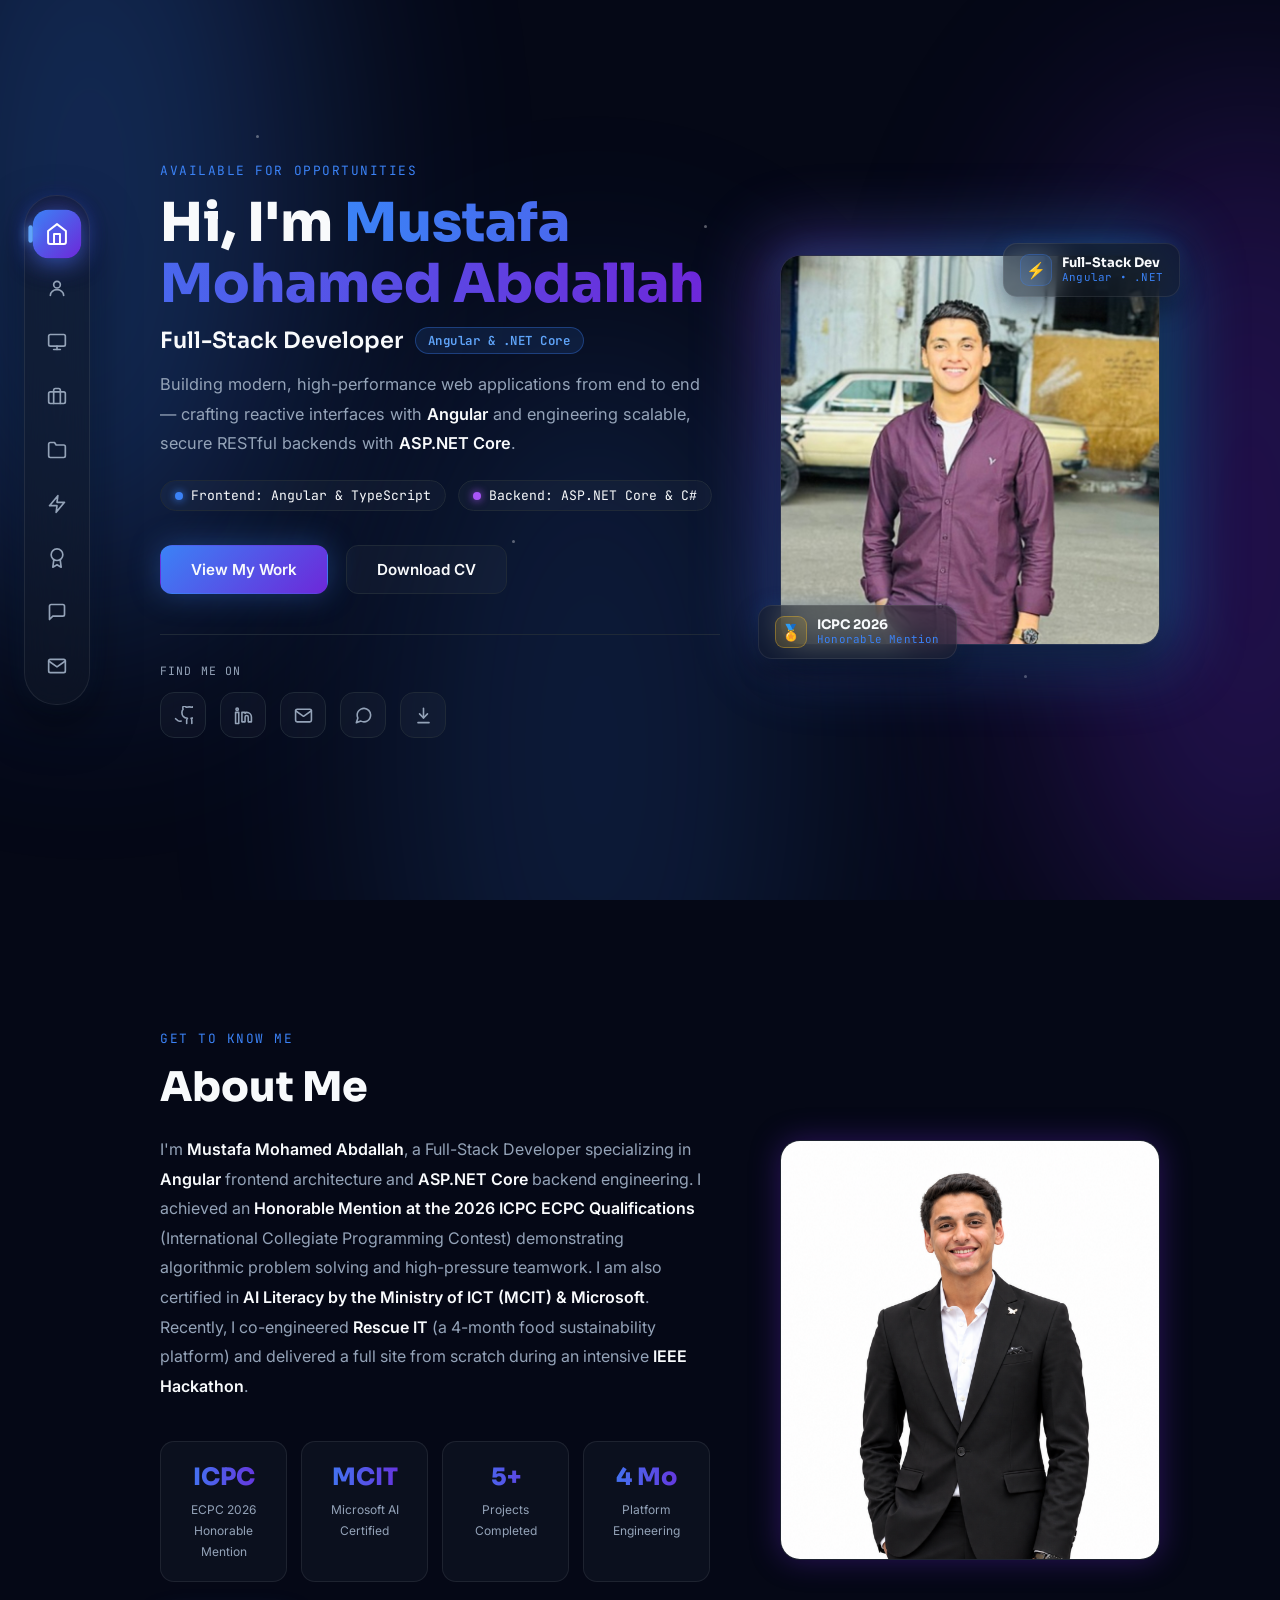
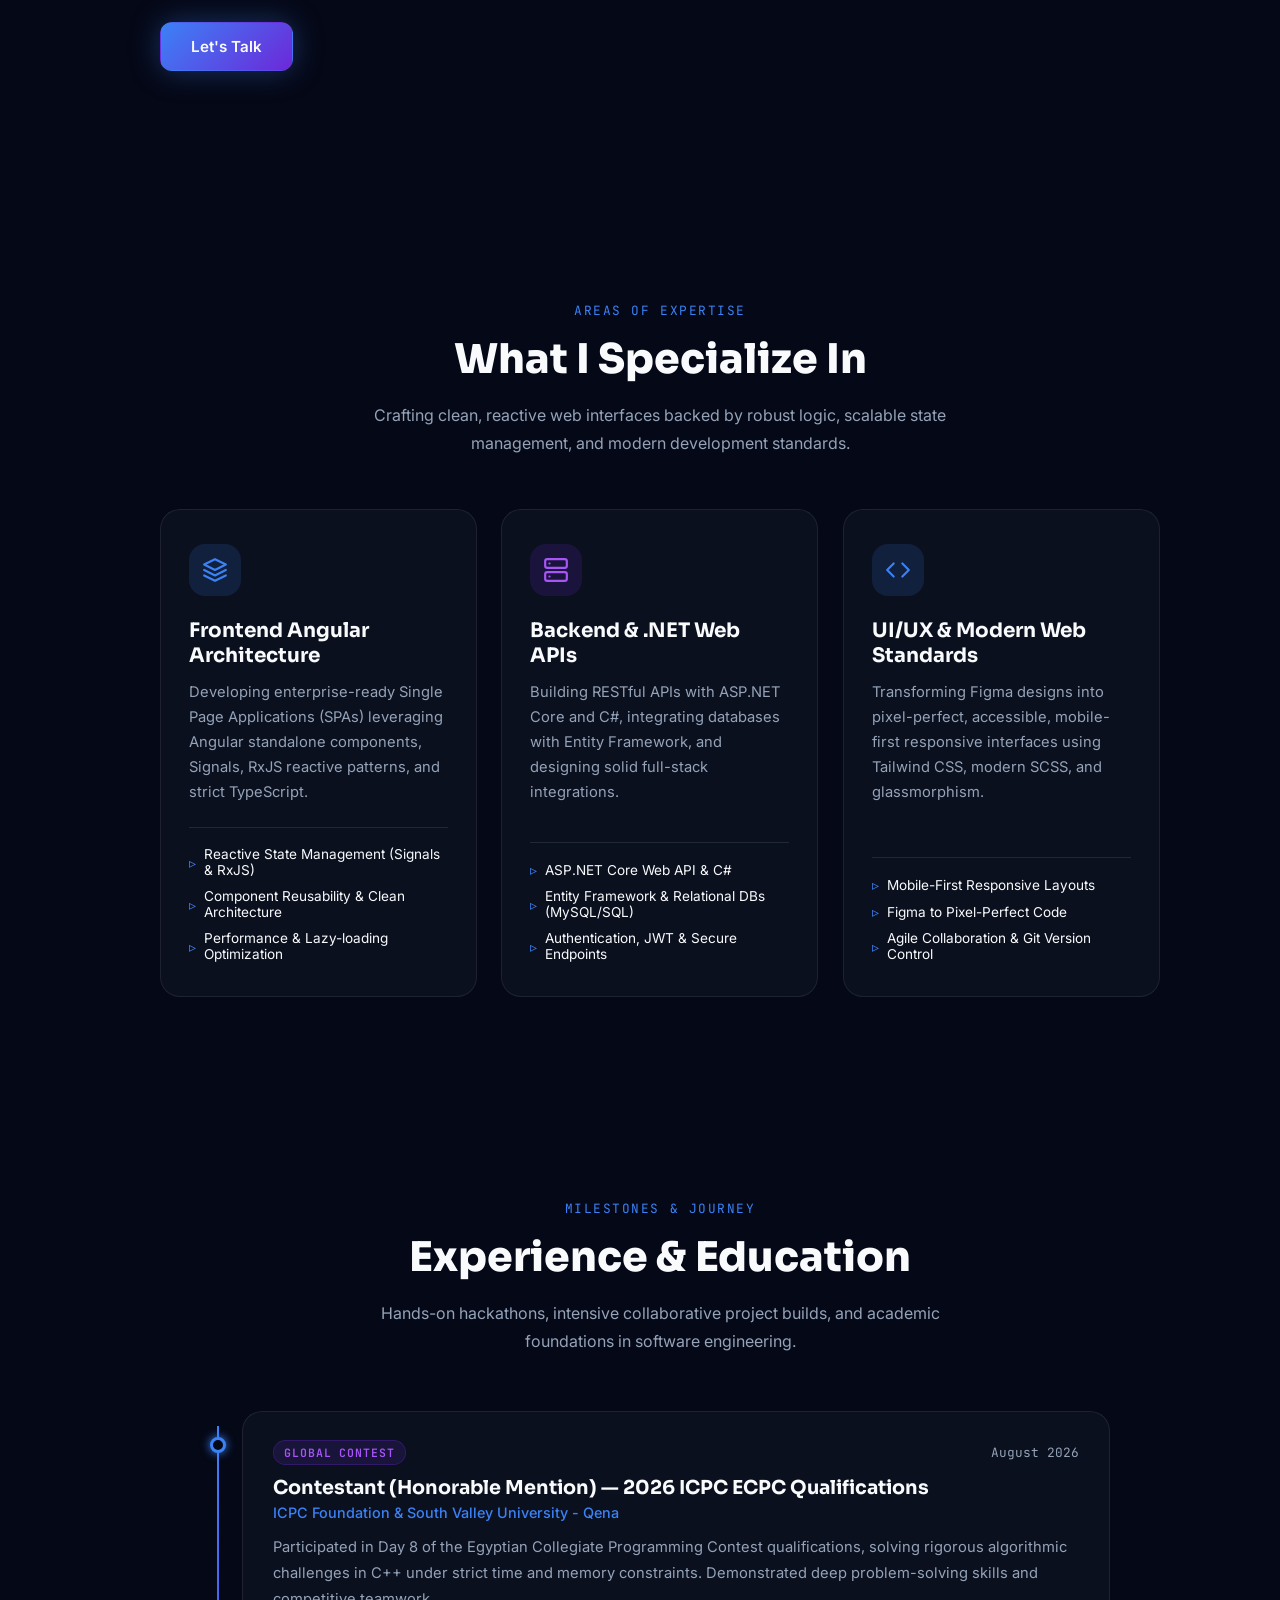
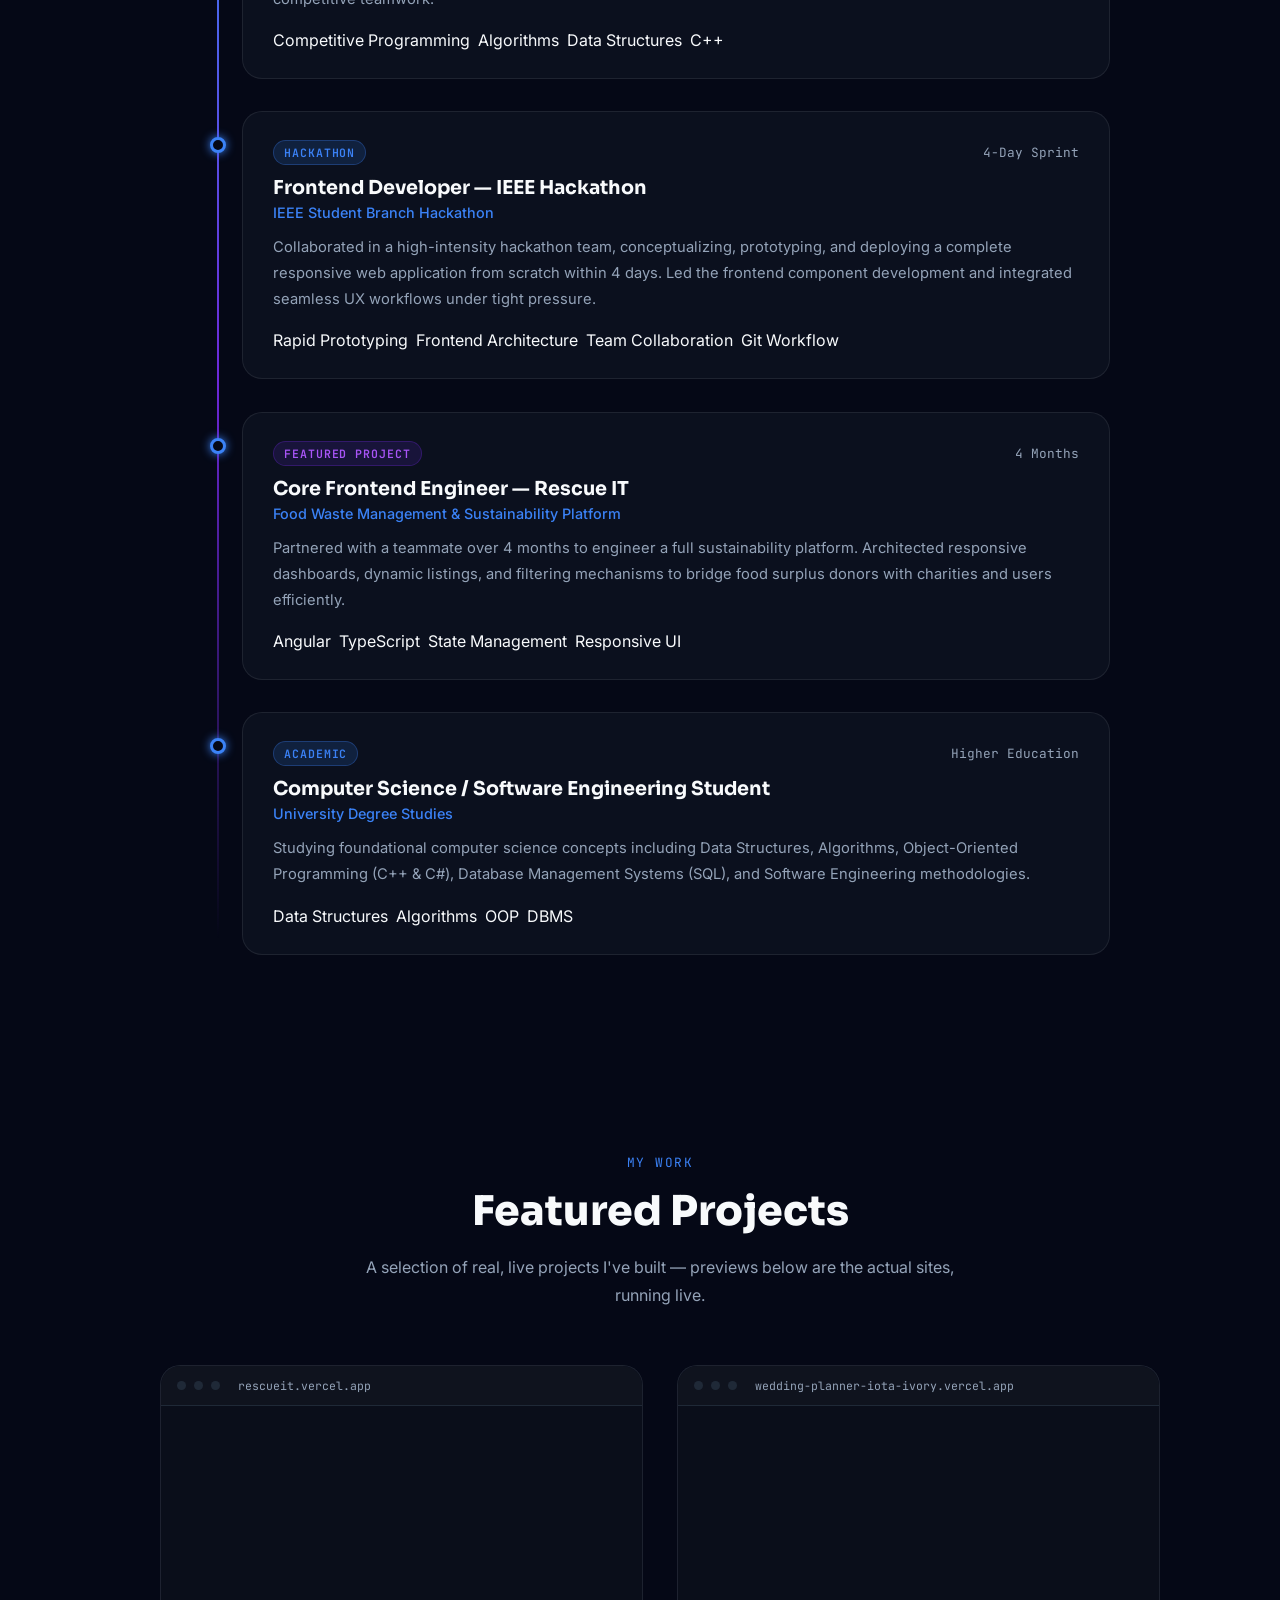
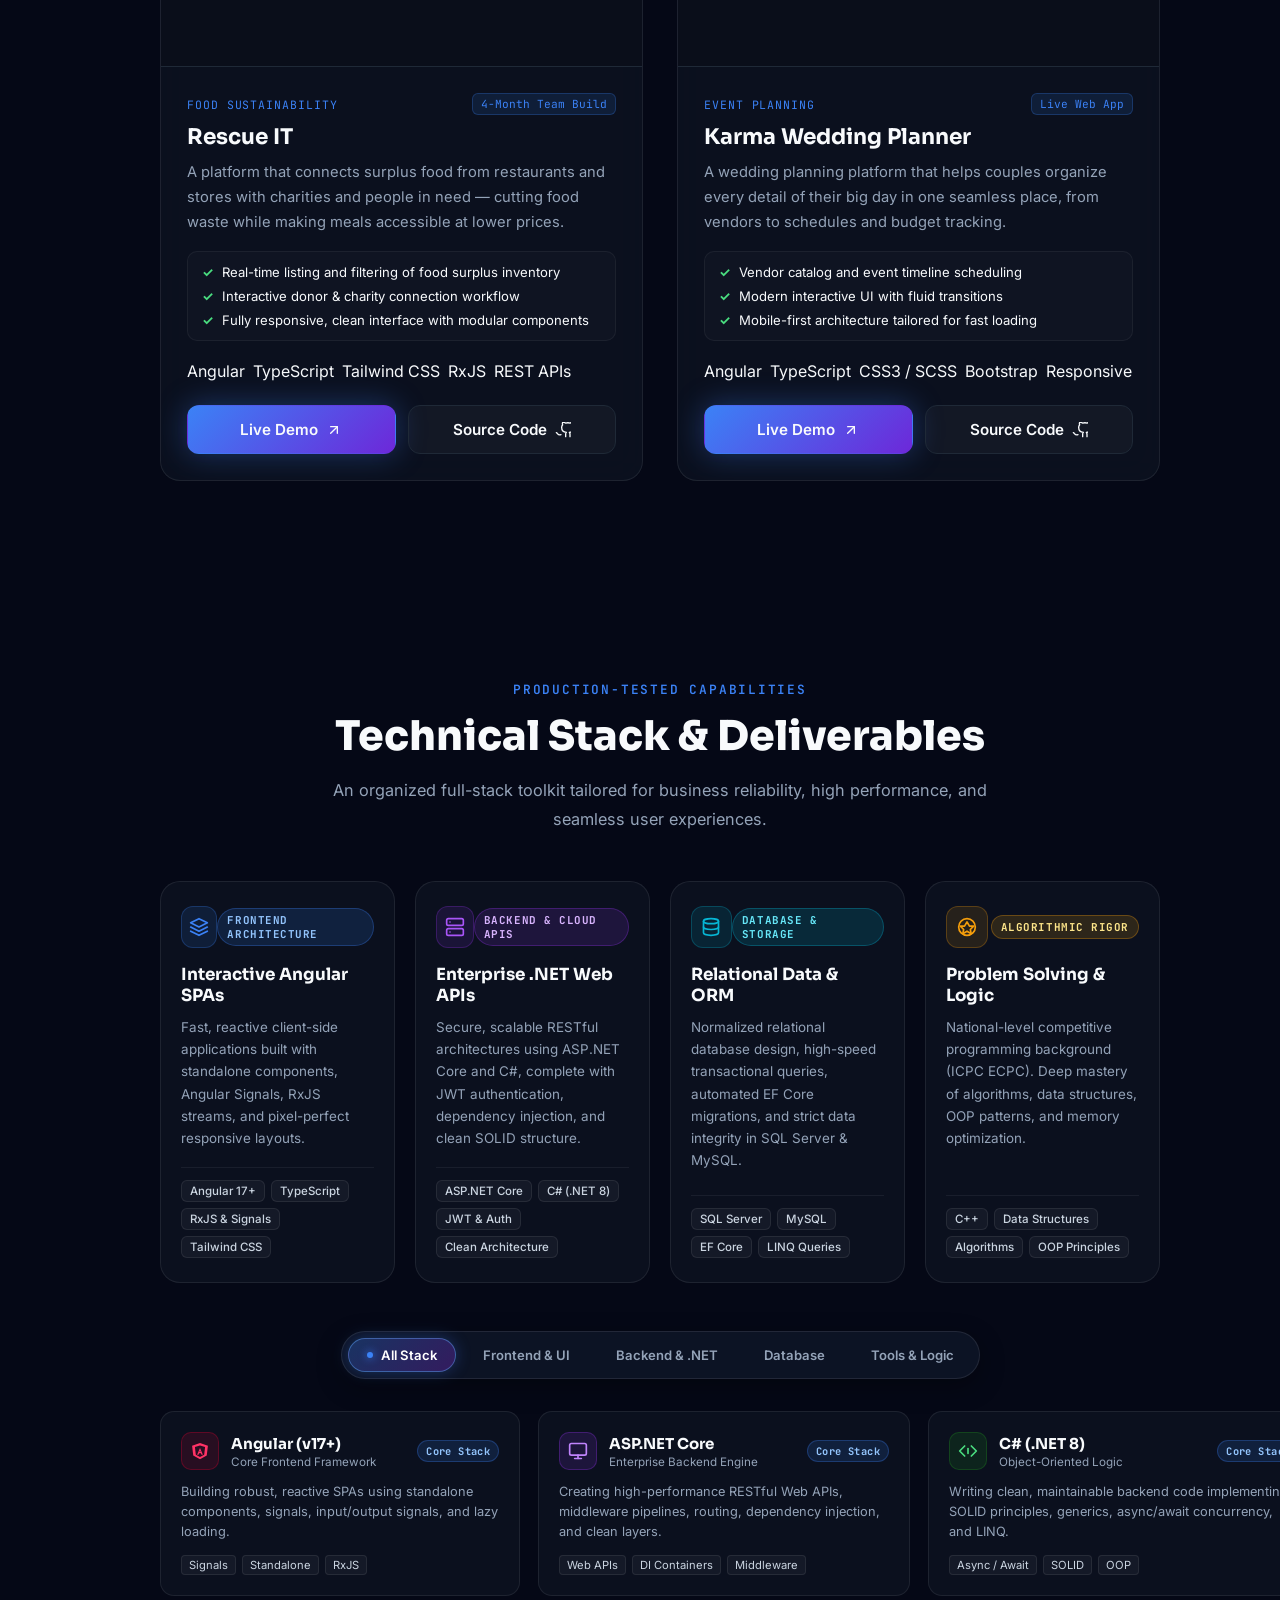
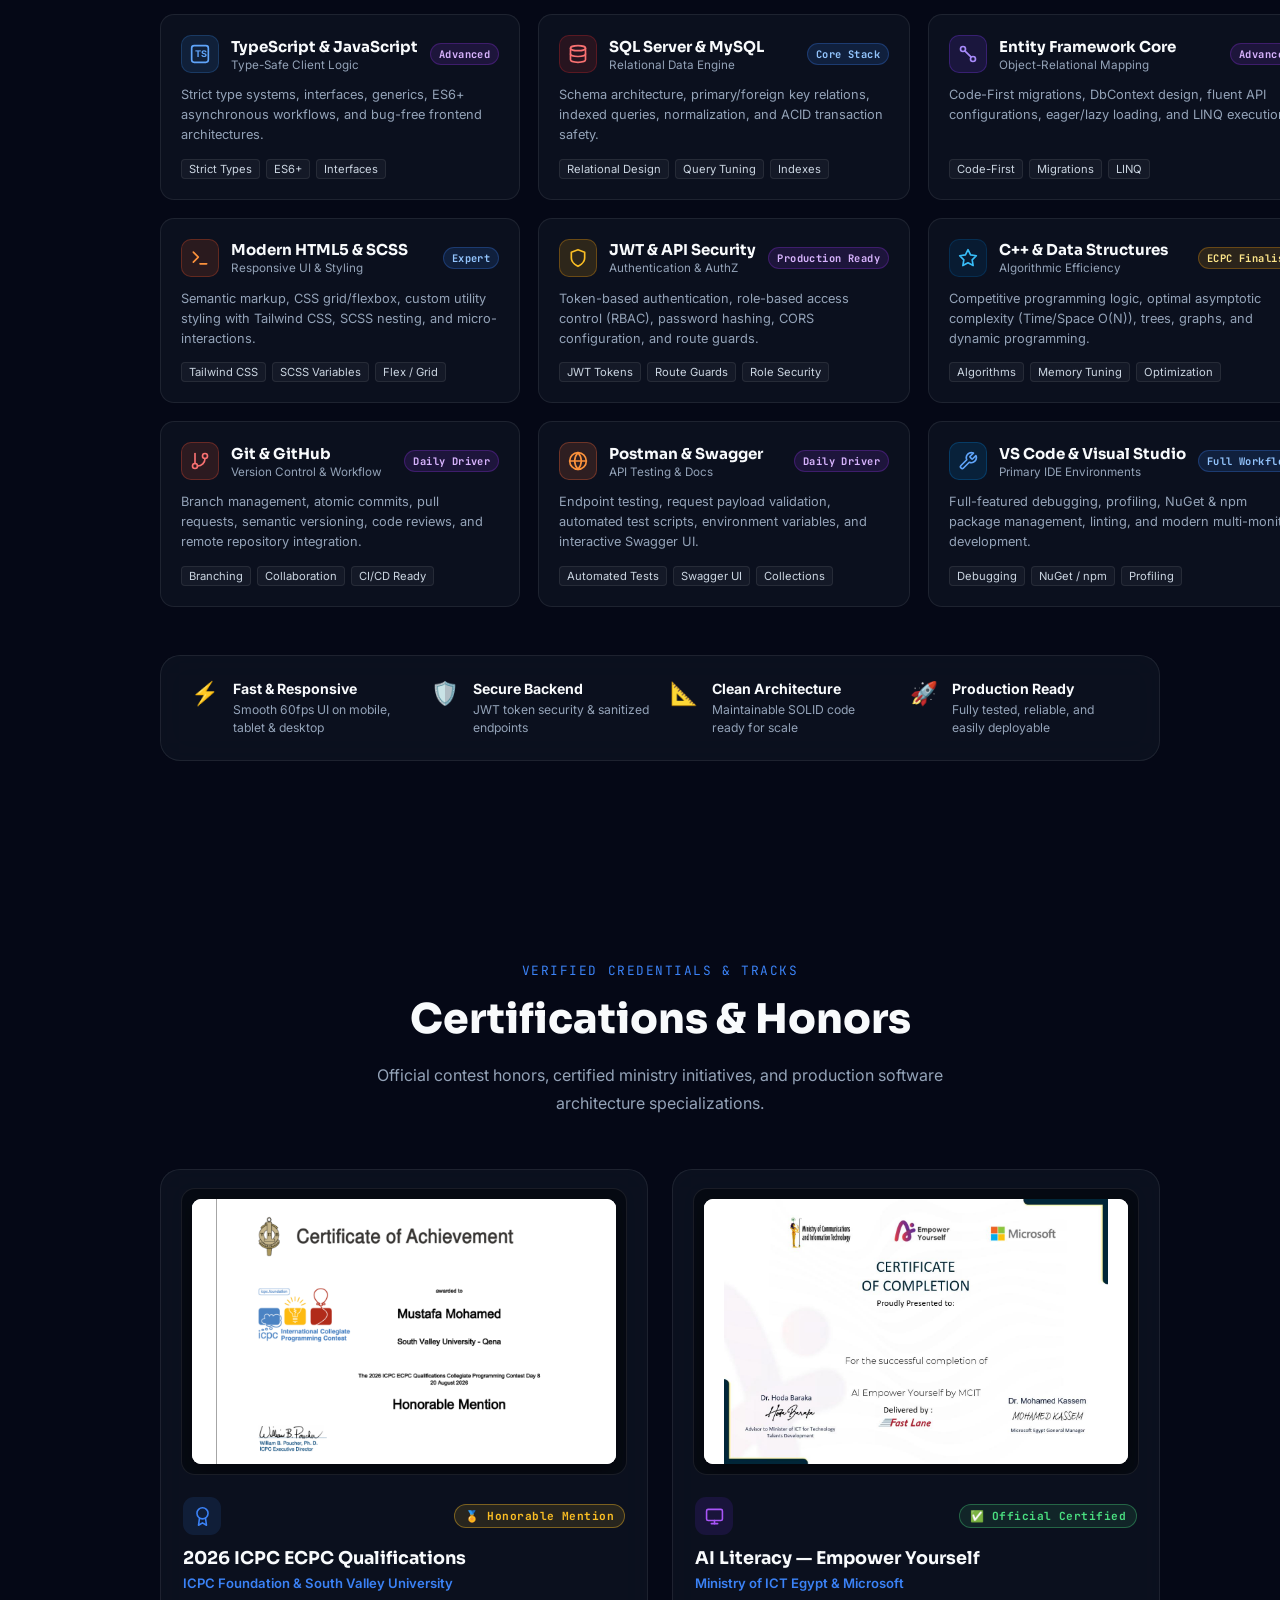
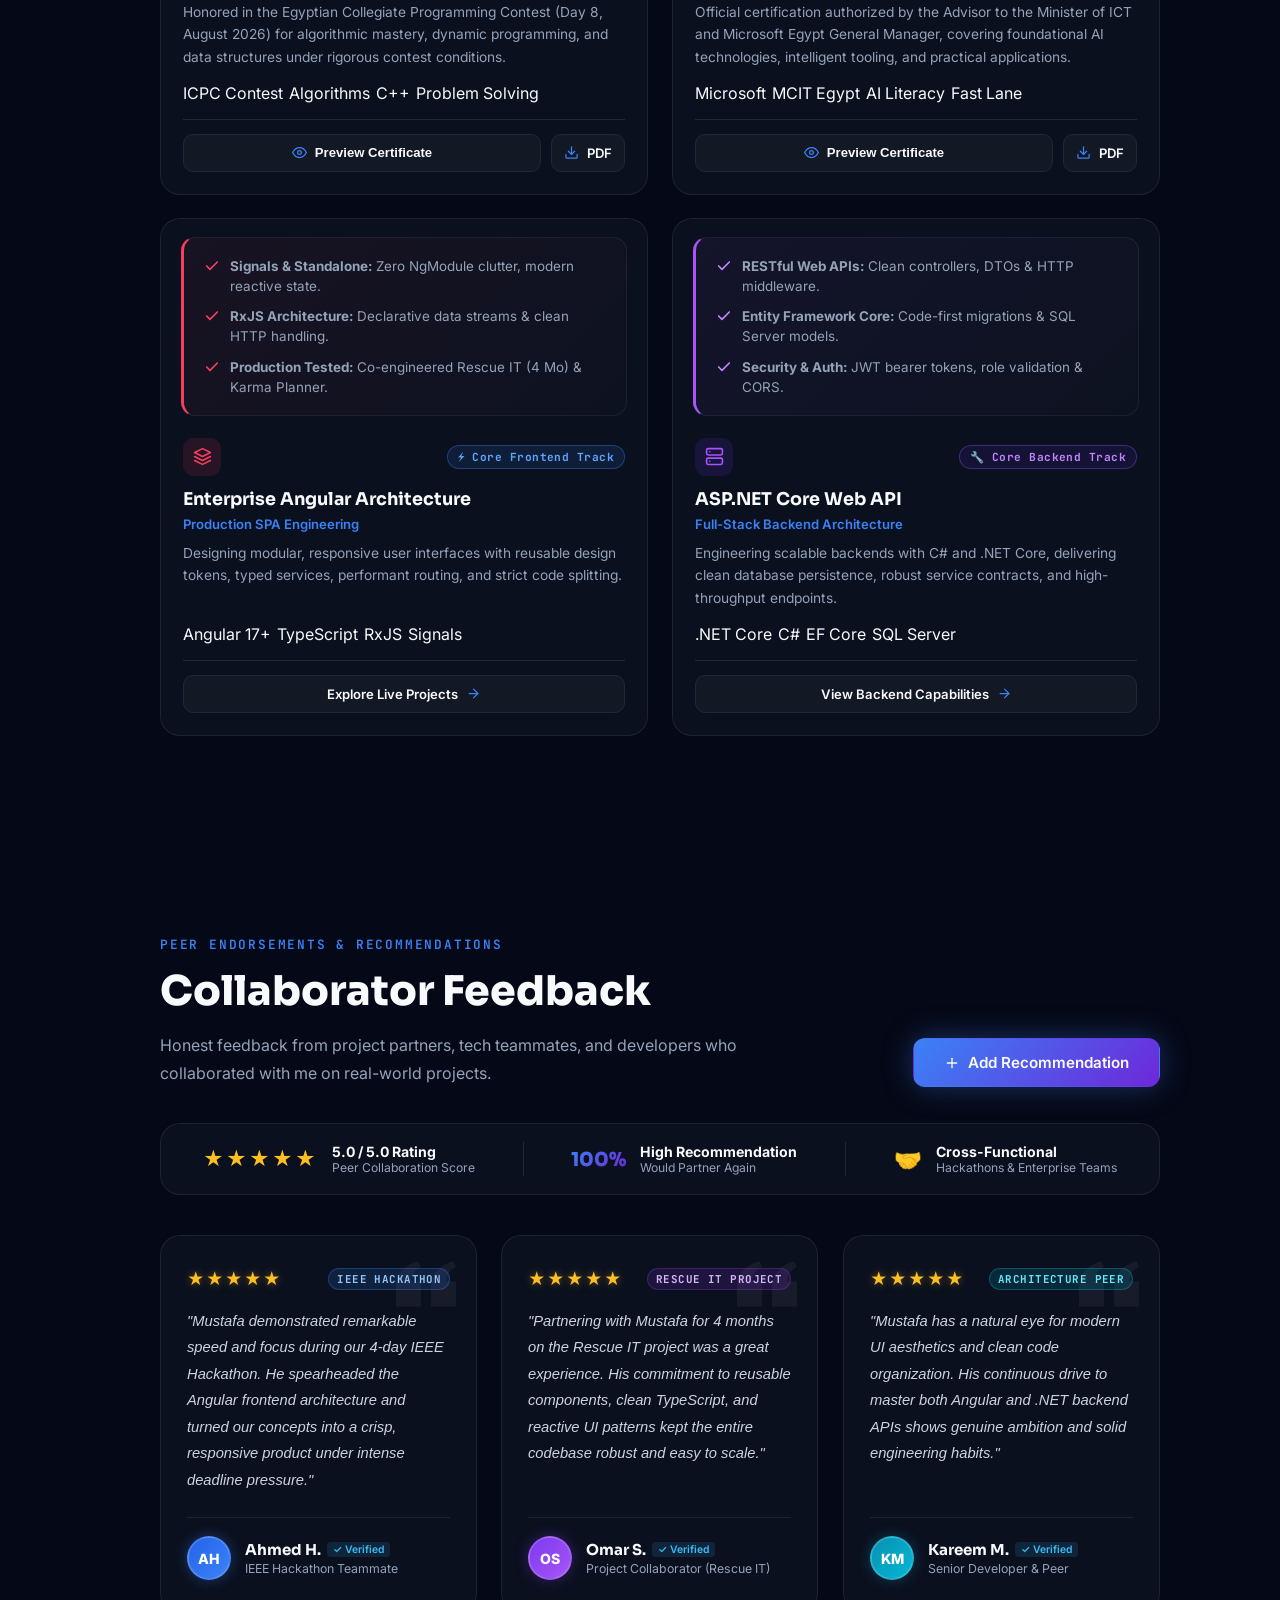
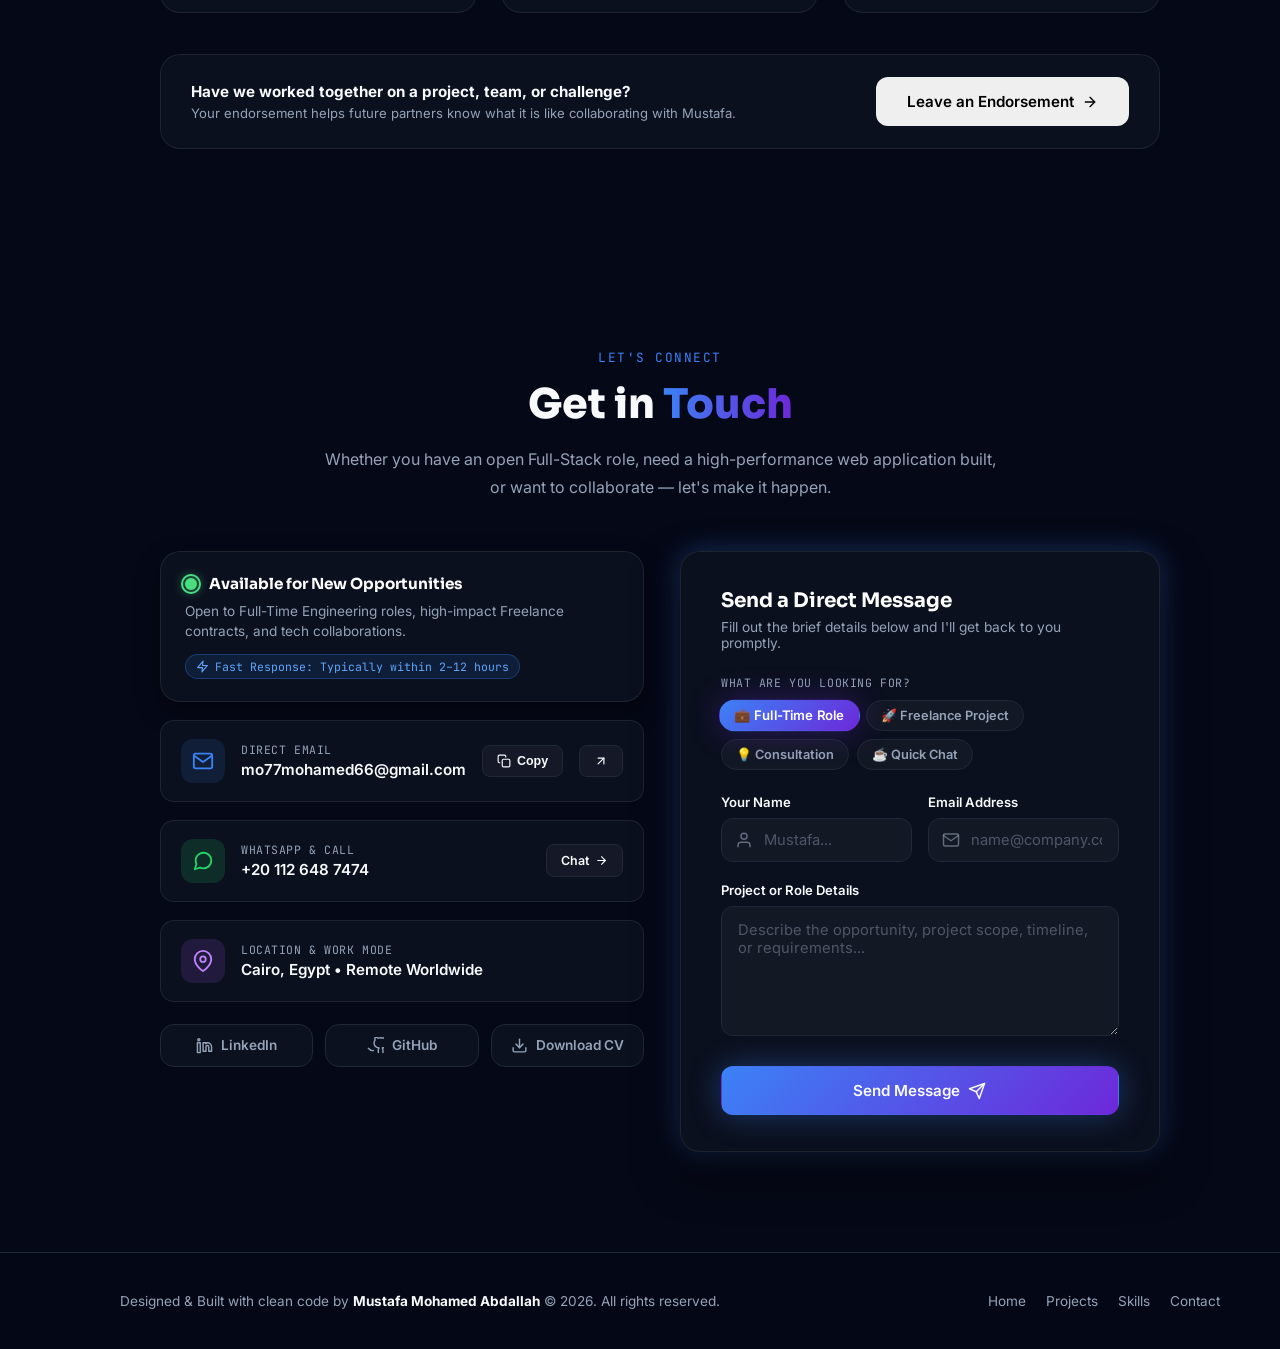
==== commit 4a57df90: "Enhance testimonials section design and add interactive endorsement submission modal with live previ" ====
--- a/index.html
+++ b/index.html
@@ -4,7 +4,7 @@
 <head>
     <meta charset="UTF-8" />
     <meta name="viewport" content="width=device-width, initial-scale=1.0" />
-    <title>Mustafa Mohamed — Full-Stack Developer (Angular &amp; .NET)</title>
+    <title>Mustafa Mohamed</title>
     <meta name="description" content="Portfolio of Mustafa Mohamed Abdallah — Full-Stack Developer specializing in high-performance Angular frontends, ASP.NET Core Web APIs, and clean scalable architecture." />
     <meta name="keywords" content="Mustafa Mohamed, Full-Stack Developer, Angular Developer, .NET Developer, ASP.NET Core, TypeScript, C#, Web Development, Portfolio" />
     <meta name="author" content="Mustafa Mohamed Abdallah" />
@@ -1311,70 +1311,246 @@
     </section>
 
     <!-- ============ TESTIMONIALS / FEEDBACK SECTION ============ -->
-    <section id="testimonials" class="testimonials">
-        <div class="testimonials__inner">
-            <div class="testimonials__header reveal">
-                <span class="testimonials__eyebrow">Peer Endorsements</span>
+<section id="testimonials" class="testimonials">
+    <div class="testimonials__inner">
+
+        <!-- Header with Action -->
+        <div class="testimonials__header reveal">
+            <div class="testimonials__header-content">
+                <span class="testimonials__eyebrow">Peer Endorsements &amp; Recommendations</span>
                 <h2 class="testimonials__title">Collaborator Feedback</h2>
                 <p class="testimonials__desc">
-                    What teammates, hackathon partners, and developers say about working with me.
-                </p>
-            </div>
-
-            <div class="testimonials__grid">
-                <!-- Testimonial 1 -->
-                <div class="testi-card glass reveal">
-                    <div class="testi-card__stars">
+                    Honest feedback from project partners, tech teammates, and developers who collaborated with me on real-world projects.
+                </p>
+            </div>
+
+            <div class="testimonials__header-action">
+                <button type="button" class="btn btn-primary testi-add-btn js-open-recommend-modal">
+                    <svg viewBox="0 0 24 24" fill="none" stroke="currentColor" stroke-width="2" stroke-linecap="round" stroke-linejoin="round" style="width:16px;height:16px;">
+                        <line x1="12" y1="5" x2="12" y2="19"></line>
+                        <line x1="5" y1="12" x2="19" y2="12"></line>
+                    </svg>
+                    <span>Add Recommendation</span>
+                </button>
+            </div>
+        </div>
+
+        <!-- Social Proof Metrics Bar -->
+        <div class="testimonials__metrics glass reveal">
+            <div class="testi-metric">
+                <span class="testi-metric__stars">★★★★★</span>
+                <div class="testi-metric__info">
+                    <strong>5.0 / 5.0 Rating</strong>
+                    <span>Peer Collaboration Score</span>
+                </div>
+            </div>
+            <div class="testi-metric__sep"></div>
+            <div class="testi-metric">
+                <div class="testi-metric__badge">100%</div>
+                <div class="testi-metric__info">
+                    <strong>High Recommendation</strong>
+                    <span>Would Partner Again</span>
+                </div>
+            </div>
+            <div class="testi-metric__sep"></div>
+            <div class="testi-metric">
+                <div class="testi-metric__icon-box">🤝</div>
+                <div class="testi-metric__info">
+                    <strong>Cross-Functional</strong>
+                    <span>Hackathons &amp; Enterprise Teams</span>
+                </div>
+            </div>
+        </div>
+
+        <!-- Grid of Testimonials -->
+        <div class="testimonials__grid" id="testimonialsGrid">
+
+            <!-- Testimonial 1 -->
+            <div class="testi-card glass reveal">
+                <!-- Decorative Watermark Quote -->
+                <div class="testi-card__watermark">
+                    <svg viewBox="0 0 24 24" fill="currentColor">
+                        <path d="M14.017 21v-7.391c0-5.704 3.731-9.57 8.983-10.609l.995 2.151c-2.432.917-3.995 3.638-3.995 5.849h4v10h-9.983zm-14.017 0v-7.391c0-5.704 3.748-9.57 9-10.609l.996 2.151c-2.433.917-3.996 3.638-3.996 5.849h3.983v10h-9.983z"/>
+                    </svg>
+                </div>
+
+                <div class="testi-card__top">
+                    <div class="testi-card__stars" aria-label="5 stars">
                         <span>★</span><span>★</span><span>★</span><span>★</span><span>★</span>
                     </div>
-                    <p class="testi-card__quote">
-                        "Mustafa demonstrated remarkable speed and focus during our 4-day IEEE Hackathon. He spearheaded the Angular frontend architecture and turned our concepts into a crisp, responsive product under intense deadline pressure."
-                    </p>
-                    <div class="testi-card__author">
-                        <div class="testi-card__avatar">AH</div>
-                        <div class="testi-card__info">
+                    <span class="testi-card__tag testi-card__tag--blue">IEEE Hackathon</span>
+                </div>
+
+                <p class="testi-card__quote">
+                    "Mustafa demonstrated remarkable speed and focus during our 4-day IEEE Hackathon. He spearheaded the Angular frontend architecture and turned our concepts into a crisp, responsive product under intense deadline pressure."
+                </p>
+
+                <div class="testi-card__author">
+                    <div class="testi-card__avatar">
+                        <span>AH</span>
+                    </div>
+                    <div class="testi-card__info">
+                        <div class="testi-card__name-row">
                             <h4 class="testi-card__name">Ahmed H.</h4>
-                            <span class="testi-card__role">IEEE Hackathon Teammate</span>
-                        </div>
-                    </div>
-                </div>
-
-                <!-- Testimonial 2 -->
-                <div class="testi-card glass reveal">
-                    <div class="testi-card__stars">
+                            <span class="testi-card__verified" title="Verified Teammate">✓ Verified</span>
+                        </div>
+                        <span class="testi-card__role">IEEE Hackathon Teammate</span>
+                    </div>
+                </div>
+            </div>
+
+            <!-- Testimonial 2 -->
+            <div class="testi-card glass reveal reveal-delay-1">
+                <div class="testi-card__watermark">
+                    <svg viewBox="0 0 24 24" fill="currentColor">
+                        <path d="M14.017 21v-7.391c0-5.704 3.731-9.57 8.983-10.609l.995 2.151c-2.432.917-3.995 3.638-3.995 5.849h4v10h-9.983zm-14.017 0v-7.391c0-5.704 3.748-9.57 9-10.609l.996 2.151c-2.433.917-3.996 3.638-3.996 5.849h3.983v10h-9.983z"/>
+                    </svg>
+                </div>
+
+                <div class="testi-card__top">
+                    <div class="testi-card__stars" aria-label="5 stars">
                         <span>★</span><span>★</span><span>★</span><span>★</span><span>★</span>
                     </div>
-                    <p class="testi-card__quote">
-                        "Partnering with Mustafa for 4 months on the Rescue IT project was a great experience. His commitment to reusable components, clean TypeScript, and reactive UI patterns kept the entire codebase robust and easy to scale."
-                    </p>
-                    <div class="testi-card__author">
-                        <div class="testi-card__avatar testi-card__avatar--purple">OS</div>
-                        <div class="testi-card__info">
+                    <span class="testi-card__tag testi-card__tag--purple">Rescue IT Project</span>
+                </div>
+
+                <p class="testi-card__quote">
+                    "Partnering with Mustafa for 4 months on the Rescue IT project was a great experience. His commitment to reusable components, clean TypeScript, and reactive UI patterns kept the entire codebase robust and easy to scale."
+                </p>
+
+                <div class="testi-card__author">
+                    <div class="testi-card__avatar testi-card__avatar--purple">
+                        <span>OS</span>
+                    </div>
+                    <div class="testi-card__info">
+                        <div class="testi-card__name-row">
                             <h4 class="testi-card__name">Omar S.</h4>
-                            <span class="testi-card__role">Project Collaborator (Rescue IT)</span>
-                        </div>
-                    </div>
-                </div>
-
-                <!-- Testimonial 3 -->
-                <div class="testi-card glass reveal">
-                    <div class="testi-card__stars">
+                            <span class="testi-card__verified" title="Verified Partner">✓ Verified</span>
+                        </div>
+                        <span class="testi-card__role">Project Collaborator (Rescue IT)</span>
+                    </div>
+                </div>
+            </div>
+
+            <!-- Testimonial 3 -->
+            <div class="testi-card glass reveal reveal-delay-2">
+                <div class="testi-card__watermark">
+                    <svg viewBox="0 0 24 24" fill="currentColor">
+                        <path d="M14.017 21v-7.391c0-5.704 3.731-9.57 8.983-10.609l.995 2.151c-2.432.917-3.995 3.638-3.995 5.849h4v10h-9.983zm-14.017 0v-7.391c0-5.704 3.748-9.57 9-10.609l.996 2.151c-2.433.917-3.996 3.638-3.996 5.849h3.983v10h-9.983z"/>
+                    </svg>
+                </div>
+
+                <div class="testi-card__top">
+                    <div class="testi-card__stars" aria-label="5 stars">
                         <span>★</span><span>★</span><span>★</span><span>★</span><span>★</span>
                     </div>
-                    <p class="testi-card__quote">
-                        "Mustafa has a natural eye for modern UI aesthetics and clean code organization. His continuous drive to master both Angular and .NET backend APIs shows genuine ambition and solid engineering habits."
-                    </p>
-                    <div class="testi-card__author">
-                        <div class="testi-card__avatar">KM</div>
-                        <div class="testi-card__info">
+                    <span class="testi-card__tag testi-card__tag--cyan">Architecture Peer</span>
+                </div>
+
+                <p class="testi-card__quote">
+                    "Mustafa has a natural eye for modern UI aesthetics and clean code organization. His continuous drive to master both Angular and .NET backend APIs shows genuine ambition and solid engineering habits."
+                </p>
+
+                <div class="testi-card__author">
+                    <div class="testi-card__avatar testi-card__avatar--cyan">
+                        <span>KM</span>
+                    </div>
+                    <div class="testi-card__info">
+                        <div class="testi-card__name-row">
                             <h4 class="testi-card__name">Kareem M.</h4>
-                            <span class="testi-card__role">Senior Developer &amp; Peer</span>
-                        </div>
-                    </div>
-                </div>
-            </div>
-        </div>
-    </section>
+                            <span class="testi-card__verified" title="Verified Peer">✓ Verified</span>
+                        </div>
+                        <span class="testi-card__role">Senior Developer &amp; Peer</span>
+                    </div>
+                </div>
+            </div>
+
+        </div>
+
+        <!-- Endorsement Invitation Strip -->
+        <div class="testimonials__invite glass reveal">
+            <div class="testi-invite__text">
+                <strong>Have we worked together on a project, team, or challenge?</strong>
+                <span>Your endorsement helps future partners know what it is like collaborating with Mustafa.</span>
+            </div>
+            <button type="button" class="btn btn-outline js-open-recommend-modal">
+                <span>Leave an Endorsement</span>
+                <svg viewBox="0 0 24 24" fill="none" stroke="currentColor" stroke-width="2" stroke-linecap="round" stroke-linejoin="round" style="width:16px;height:16px;">
+                    <line x1="5" y1="12" x2="19" y2="12"></line>
+                    <polyline points="12 5 19 12 12 19"></polyline>
+                </svg>
+            </button>
+        </div>
+
+    </div>
+
+    <!-- ============ RECOMMENDATION SUBMISSION MODAL ============ -->
+    <div class="recommend-modal" id="recommendModal" aria-hidden="true" role="dialog" aria-labelledby="recommendModalTitle">
+        <div class="recommend-modal__backdrop js-close-recommend-modal"></div>
+        <div class="recommend-modal__dialog glass">
+            <div class="recommend-modal__header">
+                <div class="recommend-modal__title-group">
+                    <span class="recommend-modal__eyebrow">Peer Endorsement</span>
+                    <h3 class="recommend-modal__title" id="recommendModalTitle">Add a Recommendation for Mustafa</h3>
+                    <p class="recommend-modal__sub">Share your honest experience working with Mustafa on web projects or technical tasks.</p>
+                </div>
+                <button type="button" class="recommend-modal__close js-close-recommend-modal" aria-label="Close modal">&times;</button>
+            </div>
+
+            <form id="recommendForm" class="recommend-form">
+                <div class="recommend-form__grid">
+                    <div class="recommend-field">
+                        <label for="recName" class="recommend-label">Your Full Name <span class="req">*</span></label>
+                        <input type="text" id="recName" name="name" class="recommend-input" placeholder="e.g. John Doe" required maxlength="60" />
+                    </div>
+
+                    <div class="recommend-field">
+                        <label for="recRole" class="recommend-label">Your Role / Company <span class="req">*</span></label>
+                        <input type="text" id="recRole" name="role" class="recommend-input" placeholder="e.g. Tech Lead / Hackathon Partner" required maxlength="80" />
+                    </div>
+                </div>
+
+                <div class="recommend-form__grid">
+                    <div class="recommend-field">
+                        <label for="recRelation" class="recommend-label">Collaboration Context <span class="req">*</span></label>
+                        <select id="recRelation" name="relationship" class="recommend-input recommend-select" required>
+                            <option value="Colleague / Teammate">Colleague / Teammate</option>
+                            <option value="Client / Business Partner">Client / Business Partner</option>
+                            <option value="Tech Lead / Manager">Tech Lead / Manager</option>
+                            <option value="Hackathon Partner">Hackathon Partner</option>
+                            <option value="Peer Developer">Peer Developer</option>
+                        </select>
+                    </div>
+
+                    <div class="recommend-field">
+                        <label class="recommend-label">Rating <span class="req">*</span></label>
+                        <div class="recommend-stars-picker" id="recStarsPicker" role="radiogroup" aria-label="Rating">
+                            <button type="button" class="star-btn is-active" data-val="1" title="1 star">★</button>
+                            <button type="button" class="star-btn is-active" data-val="2" title="2 stars">★</button>
+                            <button type="button" class="star-btn is-active" data-val="3" title="3 stars">★</button>
+                            <button type="button" class="star-btn is-active" data-val="4" title="4 stars">★</button>
+                            <button type="button" class="star-btn is-active" data-val="5" title="5 stars">★</button>
+                            <span class="star-rating-text" id="recRatingText">5.0 (Exceptional)</span>
+                        </div>
+                        <input type="hidden" id="recRatingValue" name="rating" value="5" />
+                    </div>
+                </div>
+
+                <div class="recommend-field">
+                    <label for="recText" class="recommend-label">Your Recommendation / Feedback <span class="req">*</span></label>
+                    <textarea id="recText" name="feedback" class="recommend-input recommend-textarea" rows="4" placeholder="How did Mustafa contribute? (e.g. Angular development speed, clean .NET code, problem solving, reliability...)" required minlength="20"></textarea>
+                </div>
+
+                <div class="recommend-modal__footer">
+                    <button type="button" class="btn btn-secondary js-close-recommend-modal">Cancel</button>
+                    <button type="submit" class="btn btn-primary recommend-submit-btn" id="recSubmitBtn">
+                        <span>Publish Recommendation ✨</span>
+                    </button>
+                </div>
+            </form>
+        </div>
+    </div>
+</section>
 
     <!-- ============ CONTACT SECTION (MODERN CONNECT HUB) ============ -->
     <section id="contact" class="contact">
--- a/css/style.css
+++ b/css/style.css
@@ -207,6 +207,173 @@
   box-shadow: var(--glow-blue);
 }
 
+
+/* ==========================================================
+   8) SPLASH SCREEN
+   ========================================================== */
+#splashScreen {
+  position: fixed;
+  inset: 0;
+  z-index: 99999;
+  display: flex;
+  align-items: center;
+  justify-content: center;
+  background: radial-gradient(ellipse 120% 100% at 50% 0%, #0d1b3e 0%, #050816 60%);
+  overflow: hidden;
+  opacity: 1;
+  transition: opacity 0.85s cubic-bezier(0.4, 0, 0.2, 1);
+  pointer-events: all;
+}
+
+#splashScreen.is-done {
+  opacity: 0;
+  pointer-events: none;
+}
+
+/* Ambient pulse rings */
+.splash__ring {
+  position: absolute;
+  border-radius: 50%;
+  border: 1px solid rgba(59, 130, 246, 0.12);
+  animation: splashRingPulse 4s ease-in-out infinite;
+  pointer-events: none;
+}
+.splash__ring:nth-child(1) { width: 340px; height: 340px; animation-delay: 0s; }
+.splash__ring:nth-child(2) { width: 520px; height: 520px; animation-delay: 0.4s; border-color: rgba(109, 40, 217, 0.1); }
+.splash__ring:nth-child(3) { width: 700px; height: 700px; animation-delay: 0.8s; border-color: rgba(59, 130, 246, 0.06); }
+
+@keyframes splashRingPulse {
+  0%, 100% { transform: scale(1);    opacity: 0.6; }
+  50%       { transform: scale(1.04); opacity: 1; }
+}
+
+/* Rotating conic glow blob */
+.splash__blob {
+  position: absolute;
+  width: 480px;
+  height: 480px;
+  border-radius: 50%;
+  background: conic-gradient(from 200deg at 50% 50%, #3b82f6 0deg, #6d28d9 160deg, transparent 300deg);
+  filter: blur(90px);
+  opacity: 0.22;
+  animation: splashBlobSpin 12s linear infinite;
+  pointer-events: none;
+}
+@keyframes splashBlobSpin {
+  from { transform: rotate(0deg) scale(1); }
+  50%  { transform: rotate(180deg) scale(1.1); }
+  to   { transform: rotate(360deg) scale(1); }
+}
+
+/* Centre content fade+rise */
+.splash__content {
+  position: relative;
+  z-index: 1;
+  text-align: center;
+  display: flex;
+  flex-direction: column;
+  align-items: center;
+  gap: 18px;
+  animation: splashFadeUp 0.9s cubic-bezier(0.16, 1, 0.3, 1) both;
+}
+@keyframes splashFadeUp {
+  from { opacity: 0; transform: translateY(28px); }
+  to   { opacity: 1; transform: translateY(0); }
+}
+
+/* Monogram pill */
+.splash__logo {
+  width: 68px;
+  height: 68px;
+  border-radius: 20px;
+  border: 1px solid rgba(96, 165, 250, 0.35);
+  display: flex;
+  align-items: center;
+  justify-content: center;
+  font-family: var(--font-display);
+  font-weight: 800;
+  font-size: 1.6rem;
+  background-image: linear-gradient(135deg, #60a5fa, #a855f7);
+  -webkit-background-clip: text;
+  background-clip: text;
+  color: transparent;
+  box-shadow: 0 0 40px rgba(59, 130, 246, 0.25);
+  animation: splashLogoGlow 2.5s ease-in-out infinite alternate;
+}
+@keyframes splashLogoGlow {
+  from { box-shadow: 0 0 24px rgba(59, 130, 246, 0.2); }
+  to   { box-shadow: 0 0 50px rgba(109, 40, 217, 0.45); }
+}
+
+/* Eyebrow label */
+.splash__eyebrow {
+  font-family: var(--font-mono);
+  font-size: 0.73rem;
+  letter-spacing: 0.2em;
+  text-transform: uppercase;
+  color: #60a5fa;
+  opacity: 0.85;
+}
+
+/* Name headline */
+.splash__name {
+  font-family: var(--font-display);
+  font-size: clamp(2rem, 6vw, 3.4rem);
+  font-weight: 800;
+  letter-spacing: -0.03em;
+  line-height: 1.05;
+  background: linear-gradient(135deg, #f8fafc 30%, #93c5fd 70%, #c084fc 100%);
+  -webkit-background-clip: text;
+  background-clip: text;
+  color: transparent;
+}
+
+/* Role badge */
+.splash__role {
+  display: inline-flex;
+  align-items: center;
+  gap: 8px;
+  font-size: 0.88rem;
+  font-weight: 500;
+  color: #94a3b8;
+  background: rgba(255, 255, 255, 0.04);
+  border: 1px solid rgba(255, 255, 255, 0.09);
+  border-radius: 999px;
+  padding: 7px 18px;
+}
+.splash__role-dot {
+  width: 7px;
+  height: 7px;
+  border-radius: 50%;
+  background: #3b82f6;
+  box-shadow: 0 0 8px #3b82f6;
+  animation: splashDotBlink 1.1s ease-in-out infinite;
+}
+@keyframes splashDotBlink {
+  0%, 100% { opacity: 1; }
+  50%       { opacity: 0.3; }
+}
+
+/* Thin progress loader strip */
+.splash__loader {
+  width: 160px;
+  height: 2px;
+  border-radius: 999px;
+  background: rgba(255, 255, 255, 0.07);
+  overflow: hidden;
+  margin-top: 6px;
+}
+.splash__loader-bar {
+  height: 100%;
+  width: 0%;
+  border-radius: 999px;
+  background: linear-gradient(90deg, #3b82f6, #a855f7);
+  animation: splashLoad 4s cubic-bezier(0.4, 0, 0.2, 1) forwards;
+}
+@keyframes splashLoad {
+  0%   { width: 0%; }
+  100% { width: 100%; }
+}
 
 /* ==========================================================
    9) SCROLL REVEAL & INTER-SECTION ANIMATIONS
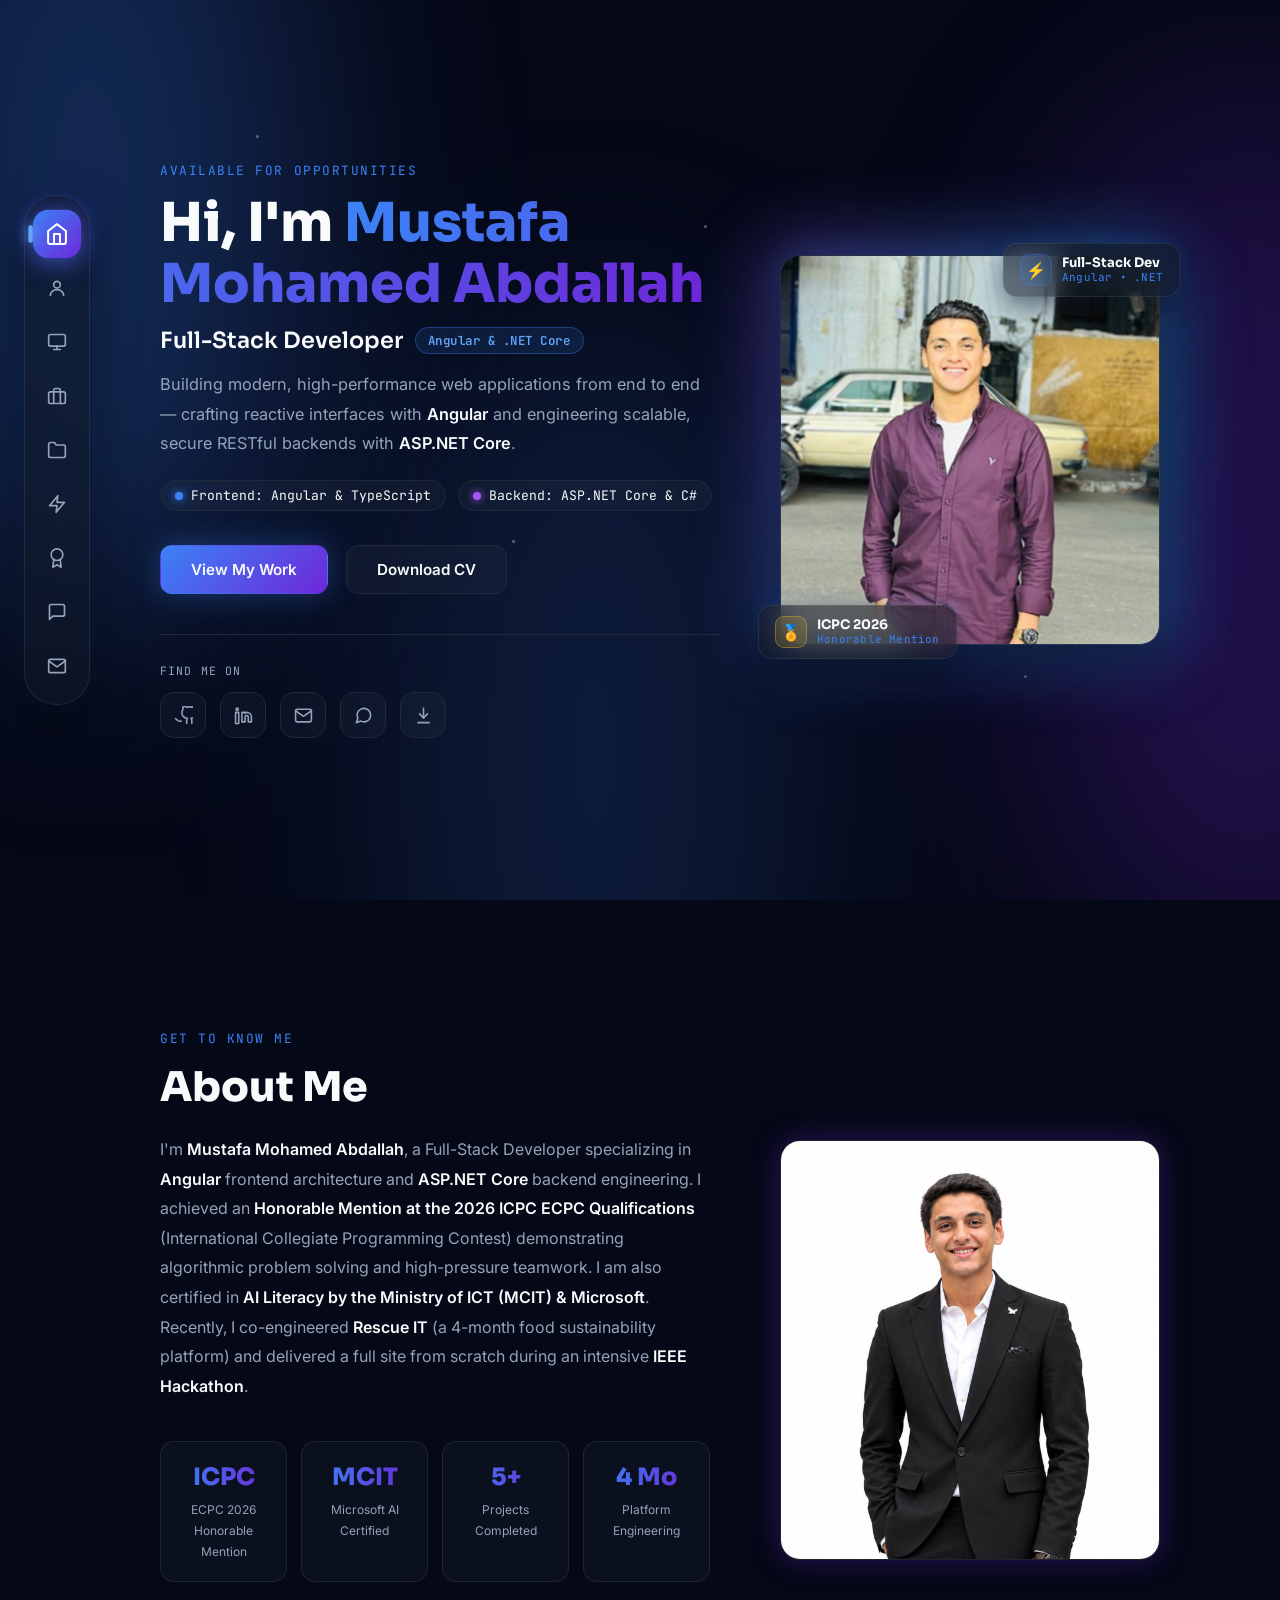
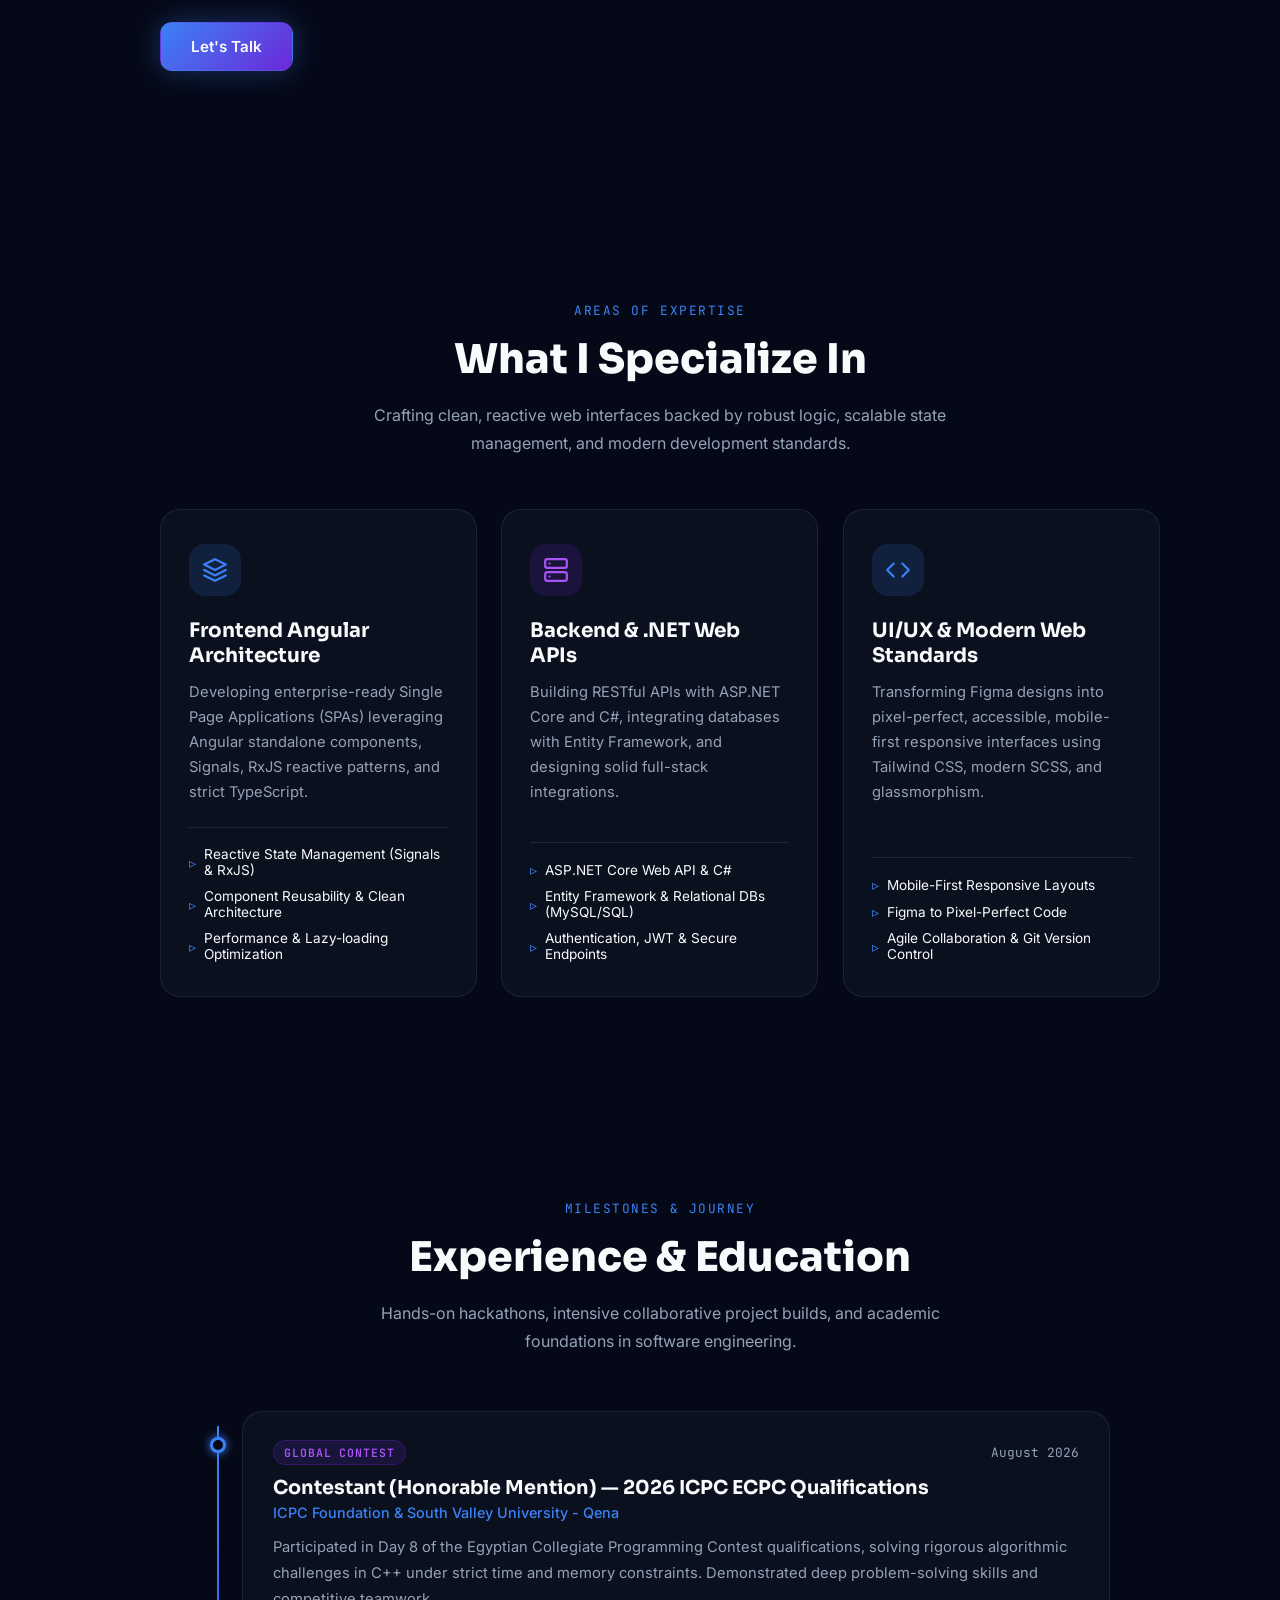
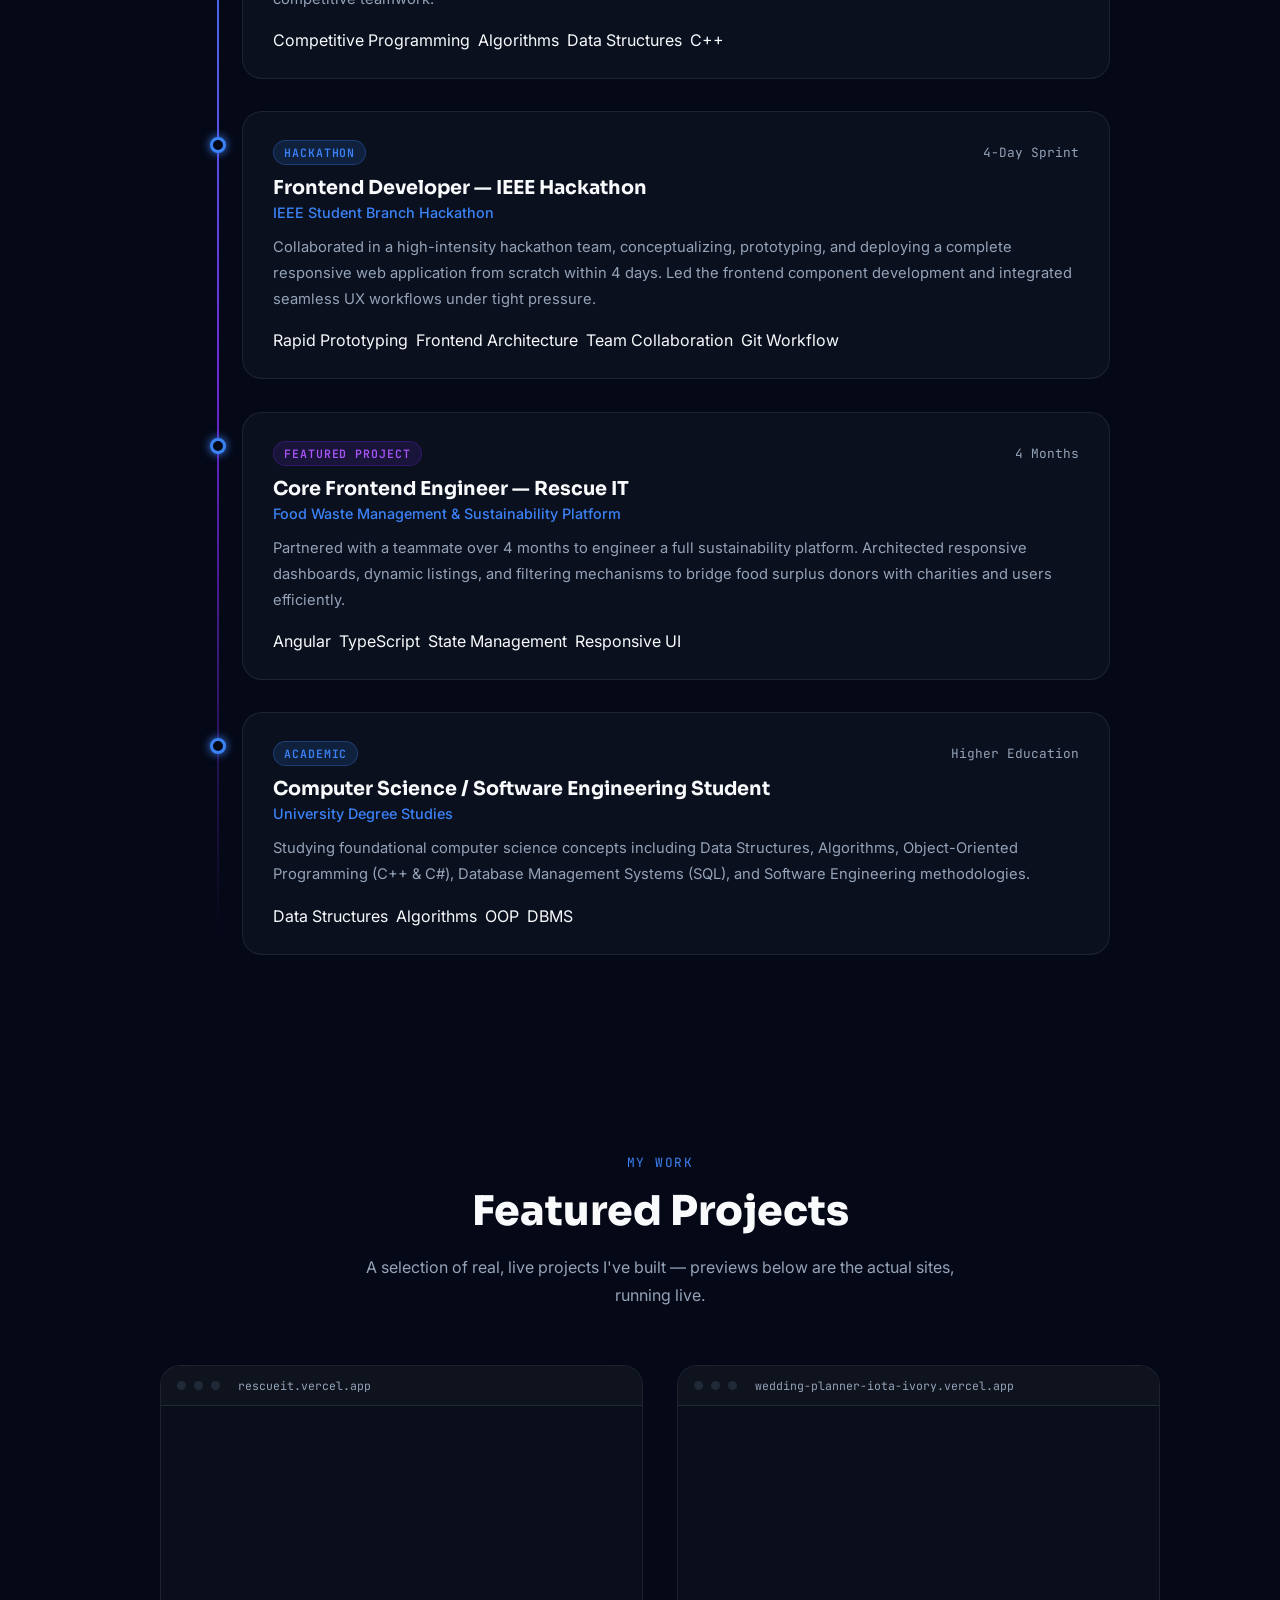
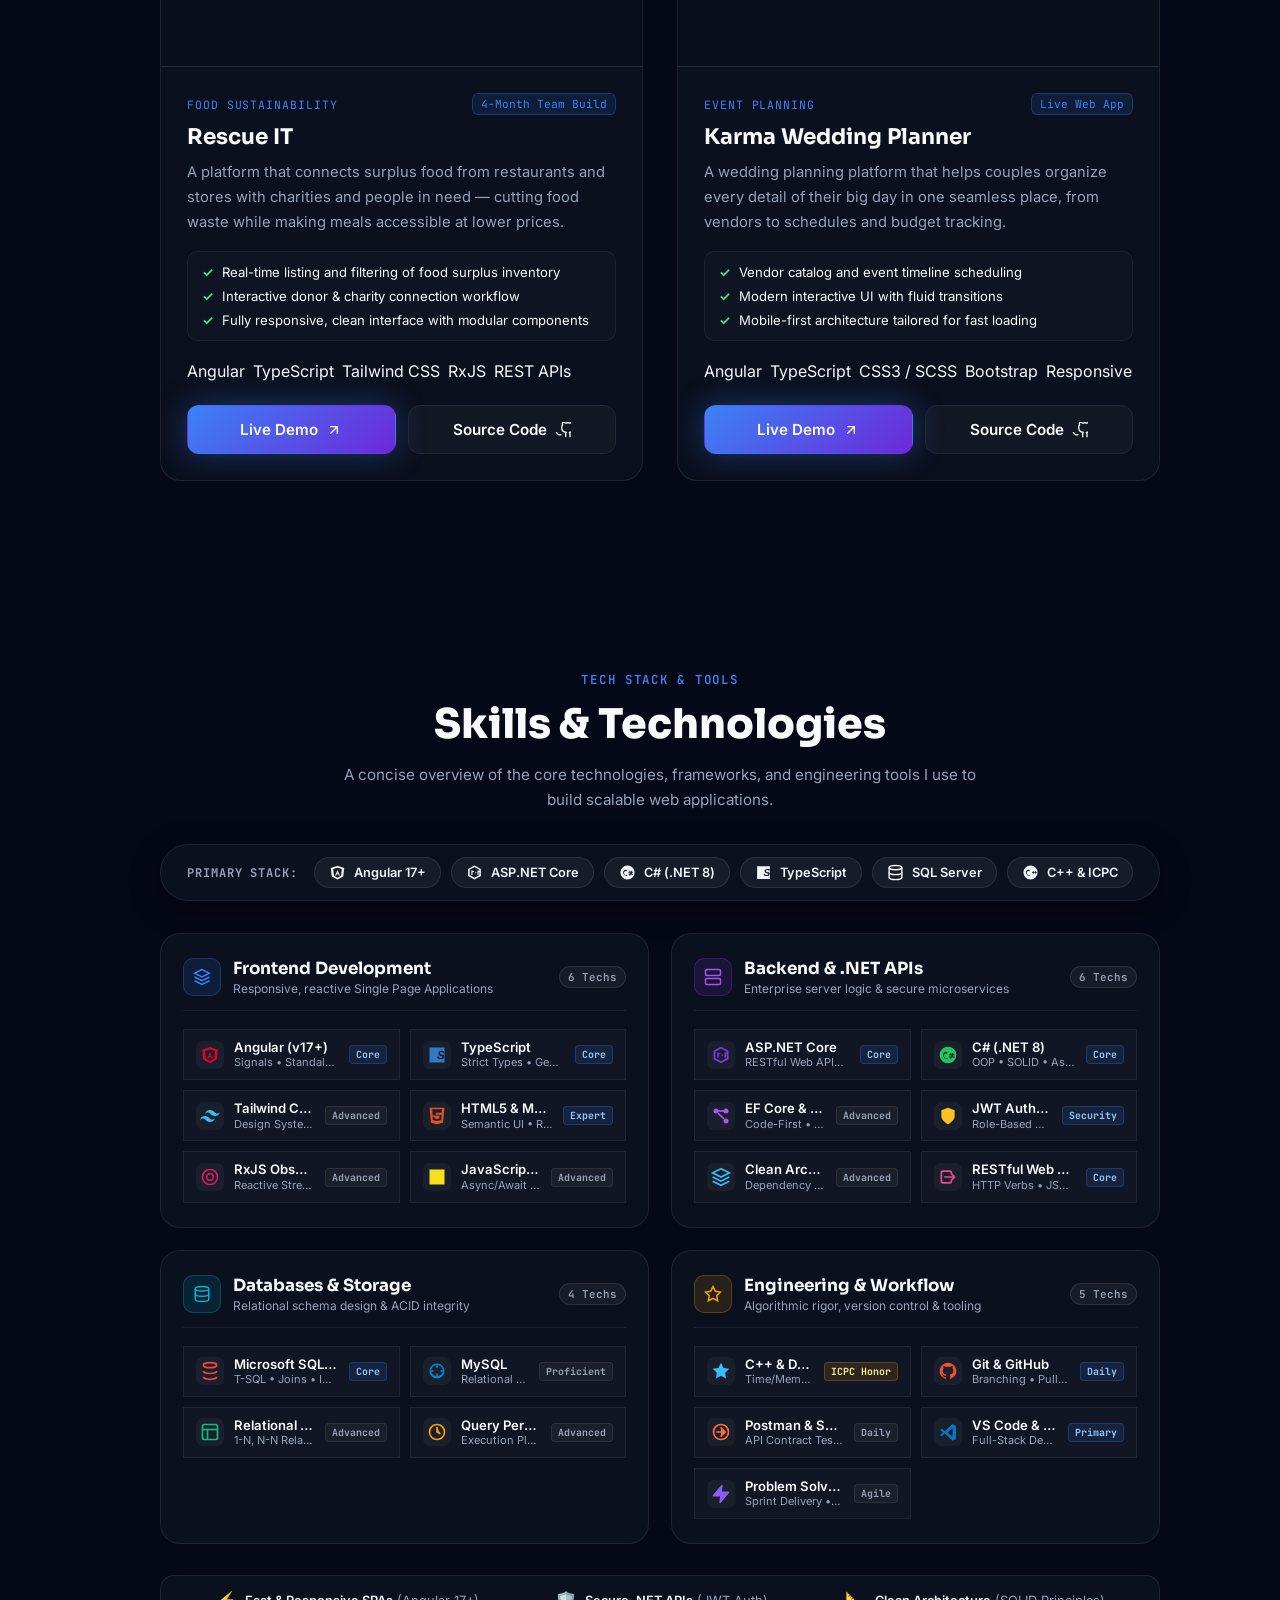
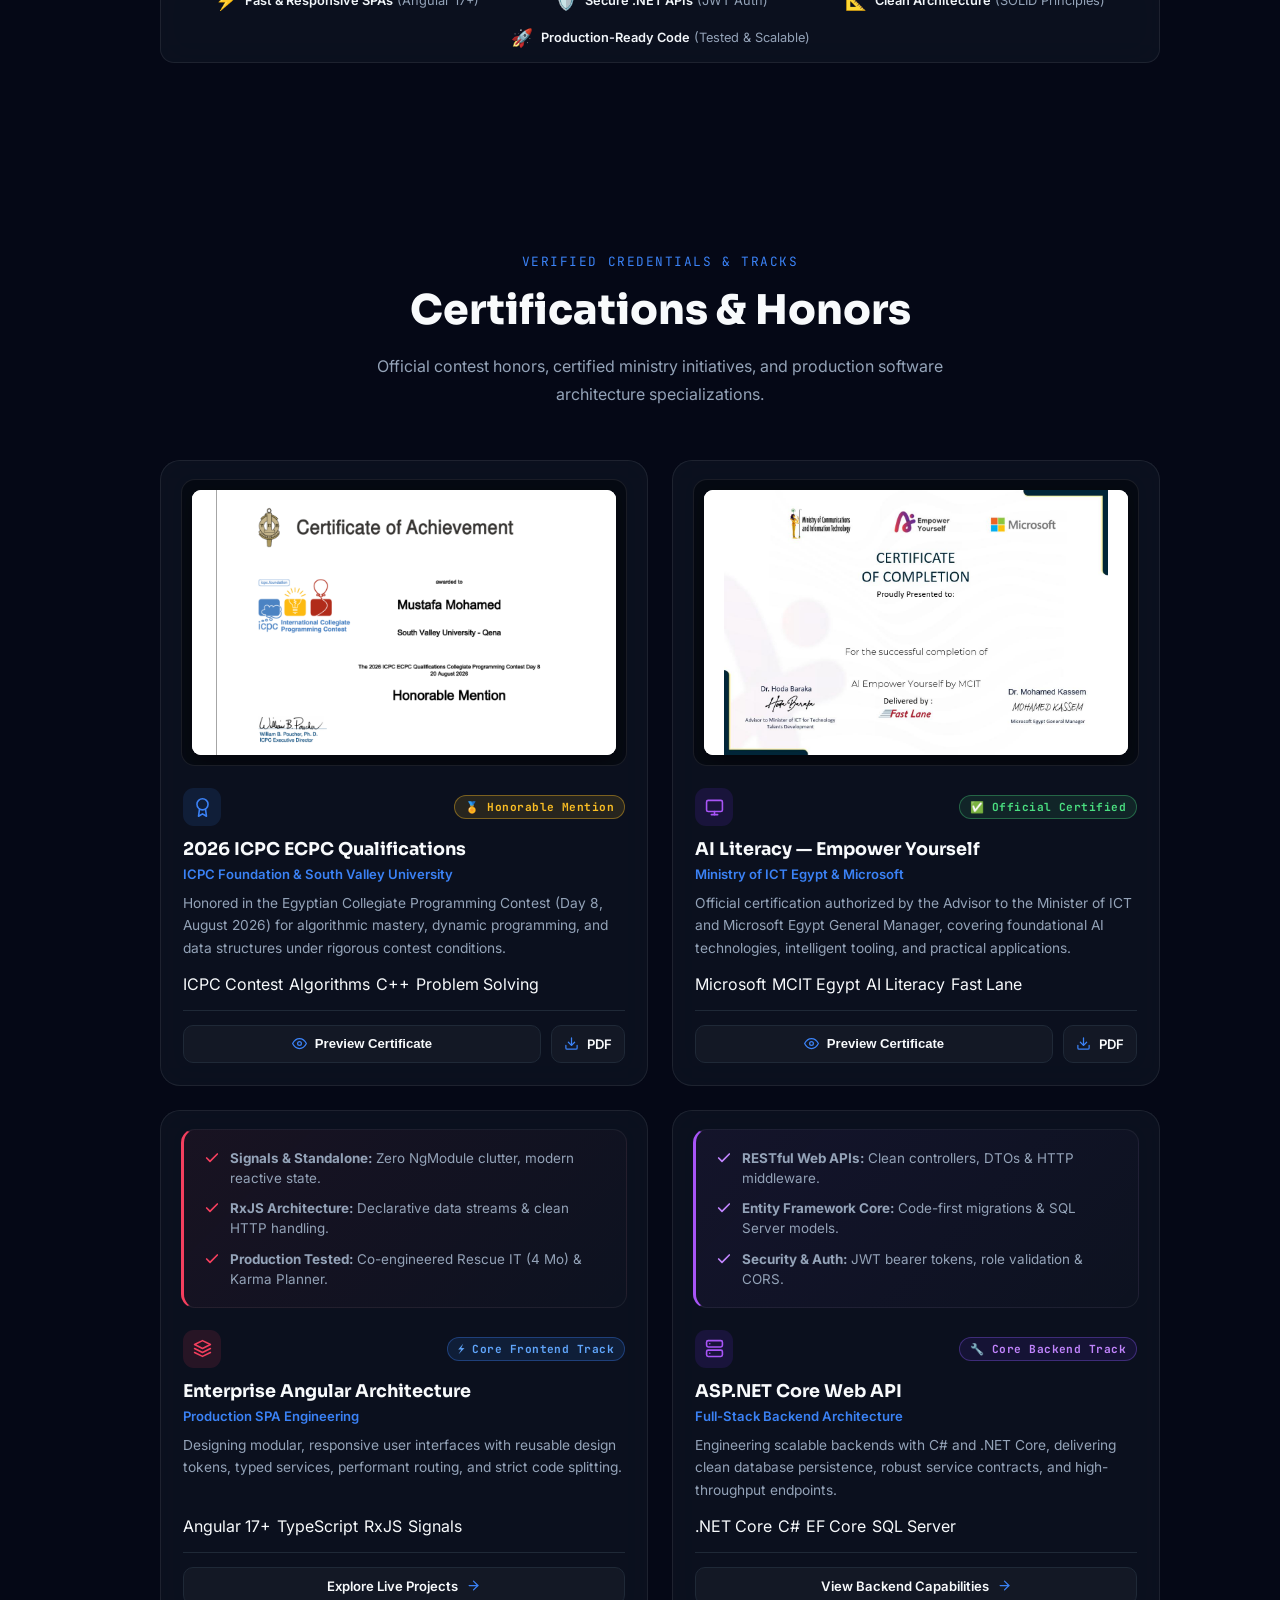
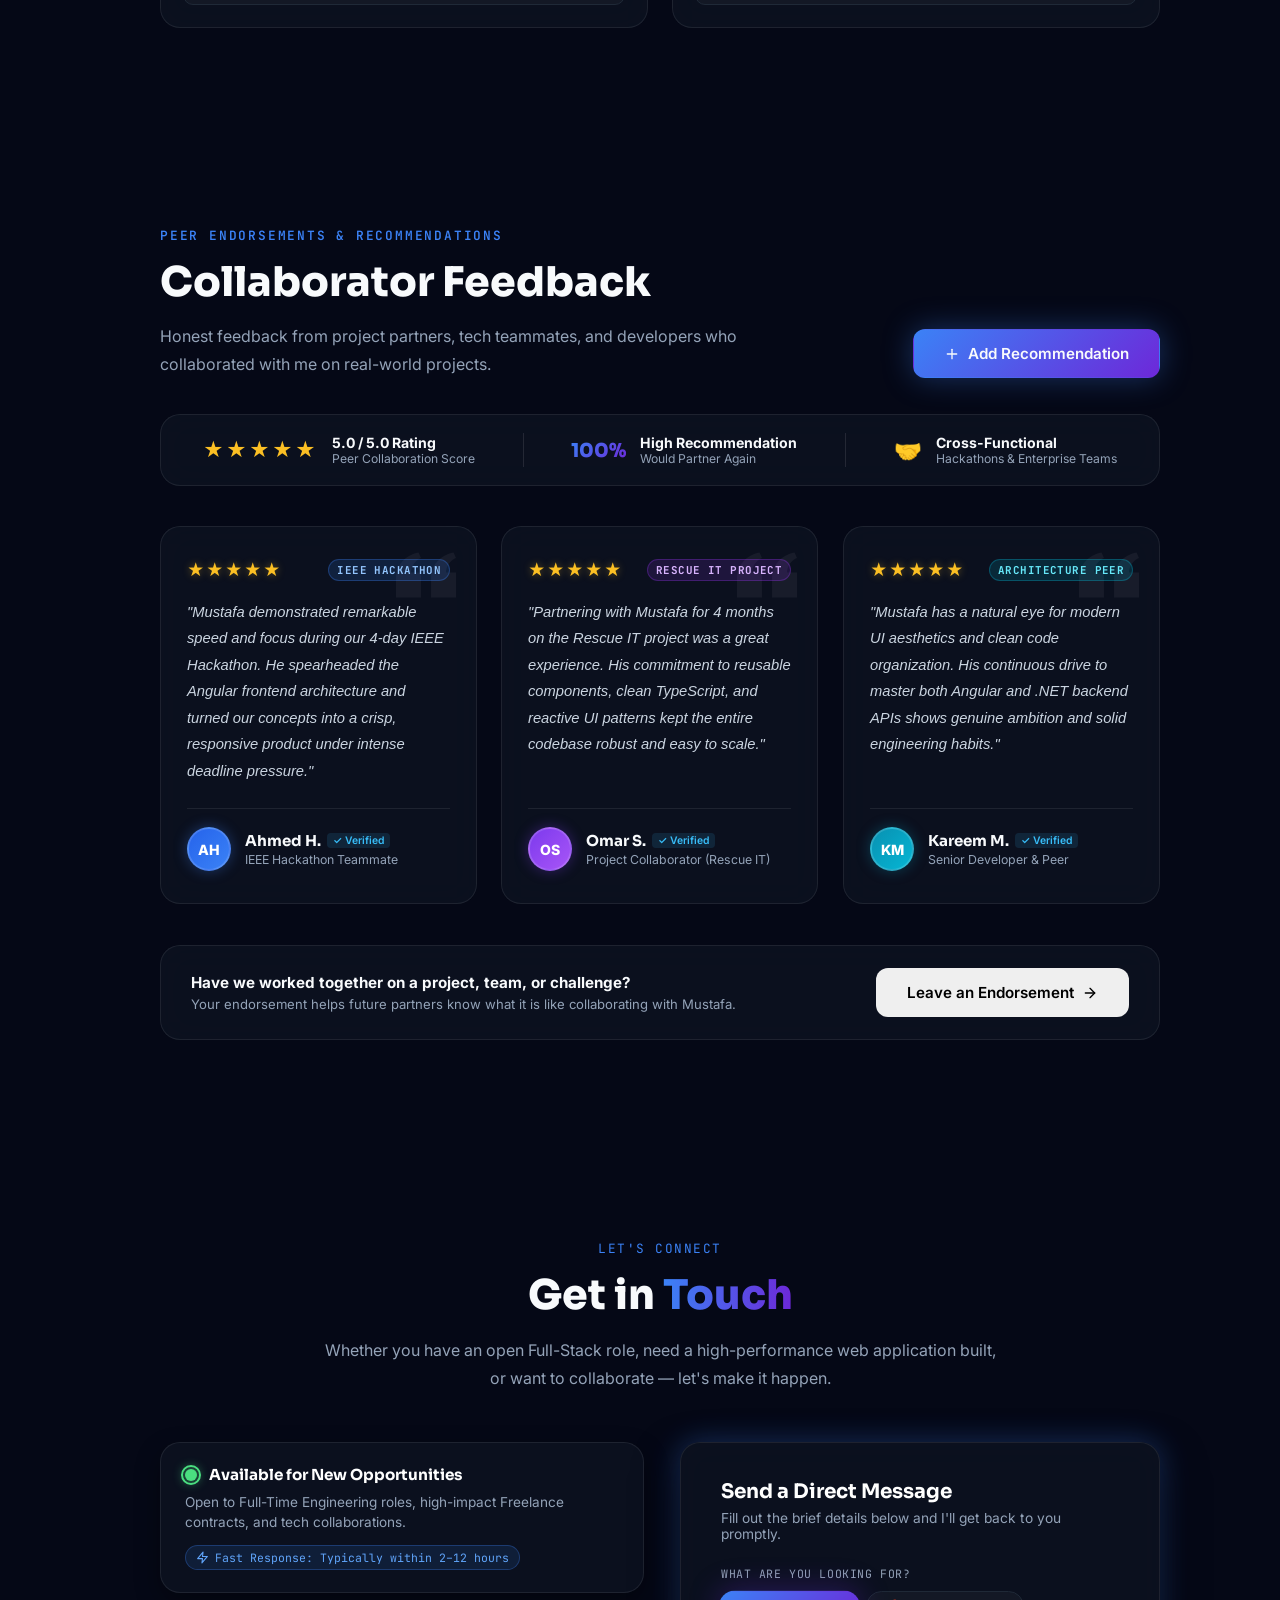
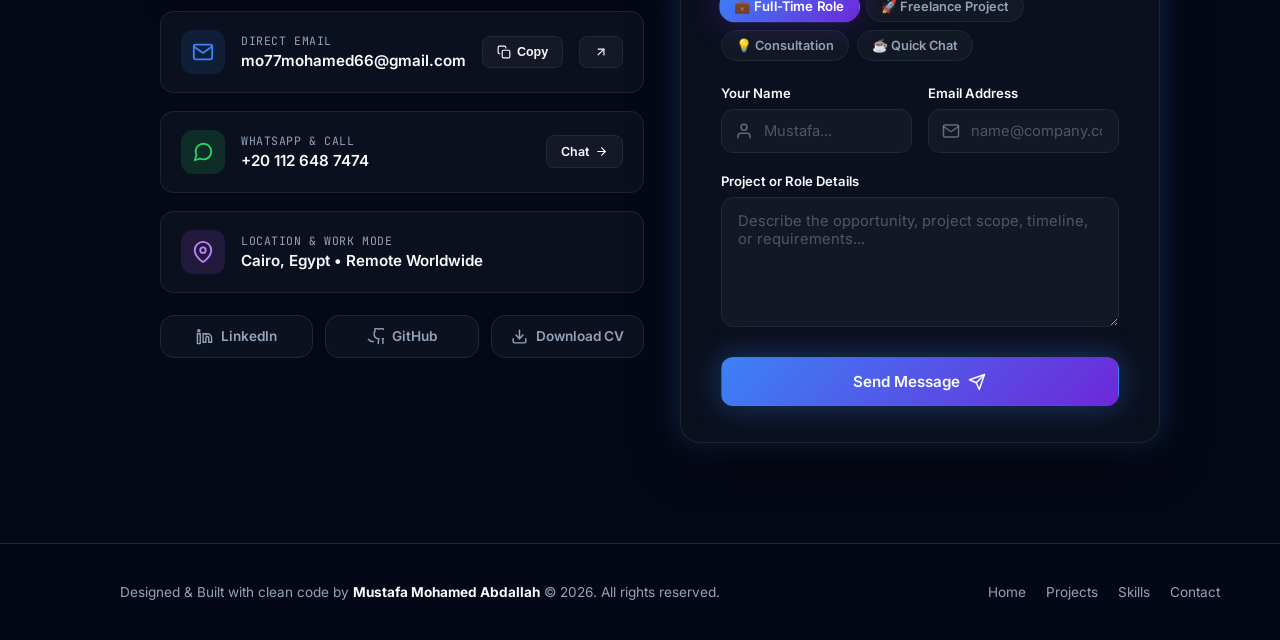
==== commit 6bdc0aaa: "Streamline skills section with compact logo-driven bento grid and primary stack strip" ====
--- a/index.html
+++ b/index.html
@@ -591,476 +591,476 @@
         </div>
     </section>
 
-    <!-- ============ SKILLS SECTION ============ -->
+    <!-- ============ SKILLS SECTION (COMPACT & LOGO-DRIVEN) ============ -->
 <section id="skills" class="skills">
     <div class="skills__inner">
 
         <!-- Header -->
         <div class="skills__header reveal">
-            <span class="skills__eyebrow">Production-Tested Capabilities</span>
-            <h2 class="skills__title">Technical Stack &amp; Deliverables</h2>
+            <span class="skills__eyebrow">Tech Stack &amp; Tools</span>
+            <h2 class="skills__title">Skills &amp; Technologies</h2>
             <p class="skills__desc">
-                An organized full-stack toolkit tailored for business reliability, high performance, and seamless user experiences.
+                A concise overview of the core technologies, frameworks, and engineering tools I use to build scalable web applications.
             </p>
         </div>
 
-        <!-- 1) Four Core Delivery Pillars (What I Build For You) -->
-        <div class="skills__pillars reveal">
-            <!-- Pillar 1: Frontend -->
-            <div class="sk-pillar glass">
-                <div class="sk-pillar__top">
-                    <div class="sk-pillar__icon sk-pillar__icon--blue">
-                        <svg viewBox="0 0 24 24" fill="none" stroke="currentColor" stroke-width="2" stroke-linecap="round" stroke-linejoin="round">
-                            <polygon points="12 2 2 7 12 12 22 7 12 2" />
-                            <polyline points="2 17 12 22 22 17" />
-                            <polyline points="2 12 12 17 22 12" />
-                        </svg>
-                    </div>
-                    <span class="sk-pillar__badge sk-pillar__badge--blue">Frontend Architecture</span>
-                </div>
-                <h3 class="sk-pillar__title">Interactive Angular SPAs</h3>
-                <p class="sk-pillar__desc">
-                    Fast, reactive client-side applications built with standalone components, Angular Signals, RxJS streams, and pixel-perfect responsive layouts.
-                </p>
-                <div class="sk-pillar__highlights">
-                    <span class="sk-pill">Angular 17+</span>
-                    <span class="sk-pill">TypeScript</span>
-                    <span class="sk-pill">RxJS &amp; Signals</span>
-                    <span class="sk-pill">Tailwind CSS</span>
-                </div>
-            </div>
-
-            <!-- Pillar 2: Backend -->
-            <div class="sk-pillar glass">
-                <div class="sk-pillar__top">
-                    <div class="sk-pillar__icon sk-pillar__icon--purple">
-                        <svg viewBox="0 0 24 24" fill="none" stroke="currentColor" stroke-width="2" stroke-linecap="round" stroke-linejoin="round">
-                            <rect x="2" y="2" width="20" height="8" rx="2" ry="2" />
-                            <rect x="2" y="14" width="20" height="8" rx="2" ry="2" />
-                            <line x1="6" y1="6" x2="6.01" y2="6" />
-                            <line x1="6" y1="18" x2="6.01" y2="18" />
-                        </svg>
-                    </div>
-                    <span class="sk-pillar__badge sk-pillar__badge--purple">Backend &amp; Cloud APIs</span>
-                </div>
-                <h3 class="sk-pillar__title">Enterprise .NET Web APIs</h3>
-                <p class="sk-pillar__desc">
-                    Secure, scalable RESTful architectures using ASP.NET Core and C#, complete with JWT authentication, dependency injection, and clean SOLID structure.
-                </p>
-                <div class="sk-pillar__highlights">
-                    <span class="sk-pill">ASP.NET Core</span>
-                    <span class="sk-pill">C# (.NET 8)</span>
-                    <span class="sk-pill">JWT &amp; Auth</span>
-                    <span class="sk-pill">Clean Architecture</span>
-                </div>
-            </div>
-
-            <!-- Pillar 3: Database -->
-            <div class="sk-pillar glass">
-                <div class="sk-pillar__top">
-                    <div class="sk-pillar__icon sk-pillar__icon--cyan">
-                        <svg viewBox="0 0 24 24" fill="none" stroke="currentColor" stroke-width="2" stroke-linecap="round" stroke-linejoin="round">
-                            <ellipse cx="12" cy="5" rx="9" ry="3" />
-                            <path d="M21 12c0 1.66-4 3-9 3s-9-1.34-9-3" />
-                            <path d="M3 5v14c0 1.66 4 3 9 3s9-1.34 9-3V5" />
-                        </svg>
-                    </div>
-                    <span class="sk-pillar__badge sk-pillar__badge--cyan">Database &amp; Storage</span>
-                </div>
-                <h3 class="sk-pillar__title">Relational Data &amp; ORM</h3>
-                <p class="sk-pillar__desc">
-                    Normalized relational database design, high-speed transactional queries, automated EF Core migrations, and strict data integrity in SQL Server &amp; MySQL.
-                </p>
-                <div class="sk-pillar__highlights">
-                    <span class="sk-pill">SQL Server</span>
-                    <span class="sk-pill">MySQL</span>
-                    <span class="sk-pill">EF Core</span>
-                    <span class="sk-pill">LINQ Queries</span>
-                </div>
-            </div>
-
-            <!-- Pillar 4: Algorithms -->
-            <div class="sk-pillar glass">
-                <div class="sk-pillar__top">
-                    <div class="sk-pillar__icon sk-pillar__icon--amber">
-                        <svg viewBox="0 0 24 24" fill="none" stroke="currentColor" stroke-width="2" stroke-linecap="round" stroke-linejoin="round">
-                            <circle cx="12" cy="12" r="10" />
-                            <polygon points="12 6 15 11 20 11 16 15 17 20 12 17 7 20 8 15 4 11 9 11" />
-                        </svg>
-                    </div>
-                    <span class="sk-pillar__badge sk-pillar__badge--amber">Algorithmic Rigor</span>
-                </div>
-                <h3 class="sk-pillar__title">Problem Solving &amp; Logic</h3>
-                <p class="sk-pillar__desc">
-                    National-level competitive programming background (ICPC ECPC). Deep mastery of algorithms, data structures, OOP patterns, and memory optimization.
-                </p>
-                <div class="sk-pillar__highlights">
-                    <span class="sk-pill">C++</span>
-                    <span class="sk-pill">Data Structures</span>
-                    <span class="sk-pill">Algorithms</span>
-                    <span class="sk-pill">OOP Principles</span>
+        <!-- 1) Core Daily Driver Strip (Hero Stack) -->
+        <div class="skills__core-strip glass reveal">
+            <span class="skills__core-label">Primary Stack:</span>
+            <div class="skills__core-badges">
+                <div class="core-chip core-chip--angular">
+                    <svg viewBox="0 0 24 24" class="tech-icon" fill="currentColor">
+                        <path d="M12 2.5L2.5 5.8 3.9 17.5 12 22l8.1-4.5 1.4-11.7L12 2.5zm0 2.8l6.1 1.9-1.1 9.4L12 19.3l-5-2.7-1.1-9.4 6.1-1.9zm0 3.2l-3.5 7.9h1.7l.7-1.8h2.2l.7 1.8h1.7L12 8.5zm-.6 4.7l.6-1.5.6 1.5h-1.2z"/>
+                    </svg>
+                    <span>Angular 17+</span>
+                </div>
+                <div class="core-chip core-chip--dotnet">
+                    <svg viewBox="0 0 24 24" class="tech-icon" fill="currentColor">
+                        <path d="M12 2L3 7v10l9 5 9-5V7l-9-5zm0 2.2l6.8 3.8v7.6L12 19.4 5.2 15.6V8L12 4.2zM7.5 9v6h1.8v-3.8h2v-1.4h-2V9H7.5zm5.5 2.8h1.5v1.4H13v-1.4zm3.2-2.8v6h1.8v-3.8h2v-1.4h-2V9h-1.8z"/>
+                    </svg>
+                    <span>ASP.NET Core</span>
+                </div>
+                <div class="core-chip core-chip--csharp">
+                    <svg viewBox="0 0 24 24" class="tech-icon" fill="currentColor">
+                        <path d="M12 2a10 10 0 100 20 10 10 0 000-20zm-1.5 14.5a4.5 4.5 0 01-3.2-7.7 4.5 4.5 0 014.2-.3l-.7 1.7a2.7 2.7 0 00-2.3.2 2.7 2.7 0 000 4.8 2.7 2.7 0 002.5.1l.7 1.7a4.5 4.5 0 01-1.2-.5zm6.5-1.5h-1v1.5h-1.2V15h-1.5v-1.2h1.5v-1.5h-1.5v-1.2h1.5V9.6h1.2v1.5h1V9.6h1.2v1.5h1.5v1.2h-1.5v1.5h1.5V15h-1.5zm-1-2.7h-1v1.5h1v-1.5z"/>
+                    </svg>
+                    <span>C# (.NET 8)</span>
+                </div>
+                <div class="core-chip core-chip--ts">
+                    <svg viewBox="0 0 24 24" class="tech-icon" fill="currentColor">
+                        <path d="M3 3h18v18H3V3zm10.7 7.5h-2.1v7.2h-2V10.5H7.5V8.8h6.2v1.7zm5.5 1.5c-.3-.2-.7-.4-1.2-.5-.5-.1-.9-.2-1.3-.3-.4-.1-.7-.3-.9-.5-.2-.2-.3-.5-.3-.9 0-.4.2-.7.5-.9.3-.2.8-.3 1.4-.3.5 0 1 .1 1.4.3.4.2.7.5.9.8l1.4-1.3c-.5-.5-1-1-1.7-1.2-.7-.2-1.4-.3-2.1-.3-1.1 0-2 .3-2.7.9-.7.6-1 1.4-1 2.4 0 .6.2 1.2.5 1.6.3.4.8.8 1.4 1 .4.2.9.3 1.4.4.5.1.9.2 1.2.4.3.2.4.4.4.7 0 .4-.2.7-.5.9-.3.2-.8.3-1.5.3-.7 0-1.3-.2-1.8-.5-.5-.3-.9-.8-1.2-1.4l-1.5 1.1c.4.8 1 1.4 1.8 1.8.8.4 1.7.6 2.8.6 1.2 0 2.2-.3 2.9-.9.7-.6 1.1-1.5 1.1-2.6 0-.7-.2-1.3-.5-1.7-.3-.4-.8-.7-1.5-.9z"/>
+                    </svg>
+                    <span>TypeScript</span>
+                </div>
+                <div class="core-chip core-chip--sql">
+                    <svg viewBox="0 0 24 24" class="tech-icon" fill="none" stroke="currentColor" stroke-width="2">
+                        <ellipse cx="12" cy="5" rx="9" ry="3"/>
+                        <path d="M21 12c0 1.66-4 3-9 3s-9-1.34-9-3"/>
+                        <path d="M3 5v14c0 1.66 4 3 9 3s9-1.34 9-3V5"/>
+                    </svg>
+                    <span>SQL Server</span>
+                </div>
+                <div class="core-chip core-chip--cpp">
+                    <svg viewBox="0 0 24 24" class="tech-icon" fill="currentColor">
+                        <path d="M12 2a10 10 0 100 20 10 10 0 000-20zm-2 14.5a4.5 4.5 0 01-3.2-7.7 4.5 4.5 0 014.2-.3l-.7 1.7a2.7 2.7 0 00-2.3.2 2.7 2.7 0 000 4.8 2.7 2.7 0 002.5.1l.7 1.7a4.5 4.5 0 01-1.2-.5zm7.5-3.8h-1.2v1.2h-1v-1.2h-1.2v-1h1.2V10h1v1.2h1.2v1.5zm3.2 0h-1.2v1.2h-1v-1.2h-1.2v-1h1.2V10h1v1.2h1.2v1.5z"/>
+                    </svg>
+                    <span>C++ &amp; ICPC</span>
                 </div>
             </div>
         </div>
 
-        <!-- 2) Interactive Filter Tabs -->
-        <div class="skills__filter-wrap reveal">
-            <div class="skills__filter" role="tablist" aria-label="Skills categories">
-                <button type="button" class="sk-filter-btn is-active" data-filter="all">
-                    <span class="sk-filter-dot"></span> All Stack
-                </button>
-                <button type="button" class="sk-filter-btn" data-filter="frontend">
-                    Frontend &amp; UI
-                </button>
-                <button type="button" class="sk-filter-btn" data-filter="backend">
-                    Backend &amp; .NET
-                </button>
-                <button type="button" class="sk-filter-btn" data-filter="database">
-                    Database
-                </button>
-                <button type="button" class="sk-filter-btn" data-filter="tools">
-                    Tools &amp; Logic
-                </button>
-            </div>
+        <!-- 2) Four Compact Categorized Bento Cards -->
+        <div class="skills__bento reveal">
+
+            <!-- Category 1: Frontend Development -->
+            <div class="bento-card glass">
+                <div class="bento-card__head">
+                    <div class="bento-card__title-box">
+                        <div class="bento-card__icon bento-card__icon--blue">
+                            <svg viewBox="0 0 24 24" fill="none" stroke="currentColor" stroke-width="2">
+                                <polygon points="12 2 2 7 12 12 22 7 12 2"/>
+                                <polyline points="2 17 12 22 22 17"/>
+                                <polyline points="2 12 12 17 22 12"/>
+                            </svg>
+                        </div>
+                        <div>
+                            <h3 class="bento-card__title">Frontend Development</h3>
+                            <span class="bento-card__sub">Responsive, reactive Single Page Applications</span>
+                        </div>
+                    </div>
+                    <span class="bento-card__count">6 Techs</span>
+                </div>
+
+                <div class="bento-card__grid">
+                    <!-- Angular -->
+                    <div class="tech-item tech-item--angular">
+                        <div class="tech-item__logo">
+                            <svg viewBox="0 0 24 24" fill="#dd0031">
+                                <path d="M12 2.5L2.5 5.8 3.9 17.5 12 22l8.1-4.5 1.4-11.7L12 2.5zm0 2.8l6.1 1.9-1.1 9.4L12 19.3l-5-2.7-1.1-9.4 6.1-1.9zm0 3.2l-3.5 7.9h1.7l.7-1.8h2.2l.7 1.8h1.7L12 8.5zm-.6 4.7l.6-1.5.6 1.5h-1.2z"/>
+                            </svg>
+                        </div>
+                        <div class="tech-item__info">
+                            <strong>Angular (v17+)</strong>
+                            <span>Signals &bull; Standalone &bull; SPAs</span>
+                        </div>
+                        <span class="tech-pill tech-pill--core">Core</span>
+                    </div>
+
+                    <!-- TypeScript -->
+                    <div class="tech-item tech-item--ts">
+                        <div class="tech-item__logo">
+                            <svg viewBox="0 0 24 24" fill="#3178c6">
+                                <path d="M3 3h18v18H3V3zm10.7 7.5h-2.1v7.2h-2V10.5H7.5V8.8h6.2v1.7zm5.5 1.5c-.3-.2-.7-.4-1.2-.5-.5-.1-.9-.2-1.3-.3-.4-.1-.7-.3-.9-.5-.2-.2-.3-.5-.3-.9 0-.4.2-.7.5-.9.3-.2.8-.3 1.4-.3.5 0 1 .1 1.4.3.4.2.7.5.9.8l1.4-1.3c-.5-.5-1-1-1.7-1.2-.7-.2-1.4-.3-2.1-.3-1.1 0-2 .3-2.7.9-.7.6-1 1.4-1 2.4 0 .6.2 1.2.5 1.6.3.4.8.8 1.4 1 .4.2.9.3 1.4.4.5.1.9.2 1.2.4.3.2.4.4.4.7 0 .4-.2.7-.5.9-.3.2-.8.3-1.5.3-.7 0-1.3-.2-1.8-.5-.5-.3-.9-.8-1.2-1.4l-1.5 1.1c.4.8 1 1.4 1.8 1.8.8.4 1.7.6 2.8.6 1.2 0 2.2-.3 2.9-.9.7-.6 1.1-1.5 1.1-2.6 0-.7-.2-1.3-.5-1.7-.3-.4-.8-.7-1.5-.9z"/>
+                            </svg>
+                        </div>
+                        <div class="tech-item__info">
+                            <strong>TypeScript</strong>
+                            <span>Strict Types &bull; Generics</span>
+                        </div>
+                        <span class="tech-pill tech-pill--core">Core</span>
+                    </div>
+
+                    <!-- Tailwind CSS -->
+                    <div class="tech-item tech-item--tailwind">
+                        <div class="tech-item__logo">
+                            <svg viewBox="0 0 24 24" fill="#38bdf8">
+                                <path d="M12.001 4.8c-3.2 0-5.2 1.6-6 4.8 1.2-1.6 2.6-2.2 4.2-1.8.913.228 1.565.89 2.288 1.624C13.666 10.618 15.027 12 18.001 12c3.2 0 5.2-1.6 6-4.8-1.2 1.6-2.6 2.2-4.2 1.8-.913-.228-1.565-.89-2.288-1.624C16.335 6.182 14.974 4.8 12.001 4.8zm-6 7.2c-3.2 0-5.2 1.6-6 4.8 1.2-1.6 2.6-2.2 4.2-1.8.913.228 1.565.89 2.288 1.624 1.177 1.194 2.538 2.576 5.512 2.576 3.2 0 5.2-1.6 6-4.8-1.2 1.6-2.6 2.2-4.2 1.8-.913-.228-1.565-.89-2.288-1.624C10.334 13.382 8.973 12 6.001 12z"/>
+                            </svg>
+                        </div>
+                        <div class="tech-item__info">
+                            <strong>Tailwind CSS</strong>
+                            <span>Design Systems &bull; Flex / Grid</span>
+                        </div>
+                        <span class="tech-pill">Advanced</span>
+                    </div>
+
+                    <!-- HTML5 & SCSS -->
+                    <div class="tech-item tech-item--html">
+                        <div class="tech-item__logo">
+                            <svg viewBox="0 0 24 24" fill="#e34f26">
+                                <path d="M3 2l1.8 18.2L12 22l7.2-1.8L21 2H3zm14.7 6.1h-7.3l.2 2.3h7l-.6 6.3-5 1.4-5-1.4-.3-3.8h2.3l.2 2 2.8.8 2.8-.8.3-3.4H6.9l-.7-7.7h11.9l-.4 2.3z"/>
+                            </svg>
+                        </div>
+                        <div class="tech-item__info">
+                            <strong>HTML5 &amp; Modern SCSS</strong>
+                            <span>Semantic UI &bull; Responsive 60fps</span>
+                        </div>
+                        <span class="tech-pill tech-pill--core">Expert</span>
+                    </div>
+
+                    <!-- RxJS Observables -->
+                    <div class="tech-item tech-item--rxjs">
+                        <div class="tech-item__logo">
+                            <svg viewBox="0 0 24 24" fill="#d81b60">
+                                <circle cx="12" cy="12" r="9" fill="none" stroke="#d81b60" stroke-width="2"/>
+                                <path d="M12 7a5 5 0 100 10 5 5 0 000-10zm0 2a3 3 0 110 6 3 3 0 010-6z" fill="#d81b60"/>
+                            </svg>
+                        </div>
+                        <div class="tech-item__info">
+                            <strong>RxJS Observables</strong>
+                            <span>Reactive Streams &bull; Operators</span>
+                        </div>
+                        <span class="tech-pill">Advanced</span>
+                    </div>
+
+                    <!-- JavaScript ES6+ -->
+                    <div class="tech-item tech-item--js">
+                        <div class="tech-item__logo">
+                            <svg viewBox="0 0 24 24" fill="#f7df1e">
+                                <path d="M3 3h18v18H3V3zm14.7 13.5c-.4.7-1 1.2-1.8 1.5-.8.3-1.6.3-2.5.1-.9-.2-1.6-.7-2.1-1.4l1.6-1c.3.5.7.8 1.1 1 .5.1.9.1 1.4 0 .4-.1.7-.4.9-.8.2-.4.2-.8.2-1.3V9.5h2v5.6c0 .7-.1 1.4-.4 1.9h-.4zm-6.2.2c-.5.5-1.1.9-1.8 1.1-.7.2-1.4.2-2.1 0-.7-.2-1.3-.6-1.7-1.2-.5-.6-.7-1.3-.7-2.1.1-.9.4-1.6.9-2.2.6-.6 1.3-.9 2.2-1 .7-.1 1.4 0 2 .3.6.3 1.1.7 1.5 1.3l-1.6 1c-.2-.4-.5-.7-.9-.9-.4-.1-.8-.1-1.2 0-.4.1-.7.4-.9.7-.2.4-.3.8-.3 1.3 0 .5.1.9.3 1.3.2.4.5.6.9.7.4.1.8.1 1.2 0 .4-.2.7-.5.9-.9l1.6.9z"/>
+                            </svg>
+                        </div>
+                        <div class="tech-item__info">
+                            <strong>JavaScript (ES6+)</strong>
+                            <span>Async/Await &bull; DOM &bull; Event Loop</span>
+                        </div>
+                        <span class="tech-pill">Advanced</span>
+                    </div>
+                </div>
+            </div>
+
+            <!-- Category 2: Backend & .NET APIs -->
+            <div class="bento-card glass">
+                <div class="bento-card__head">
+                    <div class="bento-card__title-box">
+                        <div class="bento-card__icon bento-card__icon--purple">
+                            <svg viewBox="0 0 24 24" fill="none" stroke="currentColor" stroke-width="2">
+                                <rect x="2" y="2" width="20" height="8" rx="2"/>
+                                <rect x="2" y="14" width="20" height="8" rx="2"/>
+                                <line x1="6" y1="6" x2="6.01" y2="6"/>
+                                <line x1="6" y1="18" x2="6.01" y2="18"/>
+                            </svg>
+                        </div>
+                        <div>
+                            <h3 class="bento-card__title">Backend &amp; .NET APIs</h3>
+                            <span class="bento-card__sub">Enterprise server logic &amp; secure microservices</span>
+                        </div>
+                    </div>
+                    <span class="bento-card__count">6 Techs</span>
+                </div>
+
+                <div class="bento-card__grid">
+                    <!-- ASP.NET Core -->
+                    <div class="tech-item tech-item--dotnet">
+                        <div class="tech-item__logo">
+                            <svg viewBox="0 0 24 24" fill="#7c3aed">
+                                <path d="M12 2L3 7v10l9 5 9-5V7l-9-5zm0 2.2l6.8 3.8v7.6L12 19.4 5.2 15.6V8L12 4.2zM7.5 9v6h1.8v-3.8h2v-1.4h-2V9H7.5zm5.5 2.8h1.5v1.4H13v-1.4zm3.2-2.8v6h1.8v-3.8h2v-1.4h-2V9h-1.8z"/>
+                            </svg>
+                        </div>
+                        <div class="tech-item__info">
+                            <strong>ASP.NET Core</strong>
+                            <span>RESTful Web APIs &bull; Middleware</span>
+                        </div>
+                        <span class="tech-pill tech-pill--core">Core</span>
+                    </div>
+
+                    <!-- C# -->
+                    <div class="tech-item tech-item--csharp">
+                        <div class="tech-item__logo">
+                            <svg viewBox="0 0 24 24" fill="#22c55e">
+                                <path d="M12 2a10 10 0 100 20 10 10 0 000-20zm-1.5 14.5a4.5 4.5 0 01-3.2-7.7 4.5 4.5 0 014.2-.3l-.7 1.7a2.7 2.7 0 00-2.3.2 2.7 2.7 0 000 4.8 2.7 2.7 0 002.5.1l.7 1.7a4.5 4.5 0 01-1.2-.5zm6.5-1.5h-1v1.5h-1.2V15h-1.5v-1.2h1.5v-1.5h-1.5v-1.2h1.5V9.6h1.2v1.5h1V9.6h1.2v1.5h1.5v1.2h-1.5v1.5h1.5V15h-1.5zm-1-2.7h-1v1.5h1v-1.5z"/>
+                            </svg>
+                        </div>
+                        <div class="tech-item__info">
+                            <strong>C# (.NET 8)</strong>
+                            <span>OOP &bull; SOLID &bull; Async/Await</span>
+                        </div>
+                        <span class="tech-pill tech-pill--core">Core</span>
+                    </div>
+
+                    <!-- Entity Framework Core -->
+                    <div class="tech-item tech-item--ef">
+                        <div class="tech-item__logo">
+                            <svg viewBox="0 0 24 24" fill="#a855f7">
+                                <circle cx="6" cy="6" r="3" fill="#a855f7"/>
+                                <circle cx="18" cy="18" r="3" fill="#a855f7"/>
+                                <circle cx="18" cy="6" r="3" fill="#a855f7"/>
+                                <line x1="8.5" y1="6" x2="15.5" y2="6" stroke="#a855f7" stroke-width="2"/>
+                                <line x1="8.5" y1="8.5" x2="15.5" y2="15.5" stroke="#a855f7" stroke-width="2"/>
+                            </svg>
+                        </div>
+                        <div class="tech-item__info">
+                            <strong>EF Core &amp; LINQ</strong>
+                            <span>Code-First &bull; Migrations &bull; ORM</span>
+                        </div>
+                        <span class="tech-pill">Advanced</span>
+                    </div>
+
+                    <!-- JWT & Security -->
+                    <div class="tech-item tech-item--jwt">
+                        <div class="tech-item__logo">
+                            <svg viewBox="0 0 24 24" fill="#fbbf24">
+                                <path d="M12 22s8-4 8-10V5l-8-3-8 3v7c0 6 8 10 8 10z"/>
+                            </svg>
+                        </div>
+                        <div class="tech-item__info">
+                            <strong>JWT Authentication</strong>
+                            <span>Role-Based Auth &bull; Tokens &bull; CORS</span>
+                        </div>
+                        <span class="tech-pill tech-pill--core">Security</span>
+                    </div>
+
+                    <!-- Dependency Injection -->
+                    <div class="tech-item tech-item--di">
+                        <div class="tech-item__logo">
+                            <svg viewBox="0 0 24 24" fill="#38bdf8">
+                                <path d="M12 2L2 7l10 5 10-5-10-5zM2 17l10 5 10-5M2 12l10 5 10-5" fill="none" stroke="#38bdf8" stroke-width="2"/>
+                            </svg>
+                        </div>
+                        <div class="tech-item__info">
+                            <strong>Clean Architecture</strong>
+                            <span>Dependency Injection &bull; Repository</span>
+                        </div>
+                        <span class="tech-pill">Advanced</span>
+                    </div>
+
+                    <!-- REST Web Services -->
+                    <div class="tech-item tech-item--rest">
+                        <div class="tech-item__logo">
+                            <svg viewBox="0 0 24 24" fill="#ec4899">
+                                <path d="M16 16v1a2 2 0 01-2 2H6a2 2 0 01-2-2V7a2 2 0 012-2h8a2 2 0 012 2v1m4 4H8m8-4l4 4-4 4" fill="none" stroke="#ec4899" stroke-width="2" stroke-linecap="round" stroke-linejoin="round"/>
+                            </svg>
+                        </div>
+                        <div class="tech-item__info">
+                            <strong>RESTful Web APIs</strong>
+                            <span>HTTP Verbs &bull; JSON &bull; Status Codes</span>
+                        </div>
+                        <span class="tech-pill tech-pill--core">Core</span>
+                    </div>
+                </div>
+            </div>
+
+            <!-- Category 3: Database & Data Architecture -->
+            <div class="bento-card glass">
+                <div class="bento-card__head">
+                    <div class="bento-card__title-box">
+                        <div class="bento-card__icon bento-card__icon--cyan">
+                            <svg viewBox="0 0 24 24" fill="none" stroke="currentColor" stroke-width="2">
+                                <ellipse cx="12" cy="5" rx="9" ry="3"/>
+                                <path d="M21 12c0 1.66-4 3-9 3s-9-1.34-9-3"/>
+                                <path d="M3 5v14c0 1.66 4 3 9 3s9-1.34 9-3V5"/>
+                            </svg>
+                        </div>
+                        <div>
+                            <h3 class="bento-card__title">Databases &amp; Storage</h3>
+                            <span class="bento-card__sub">Relational schema design &amp; ACID integrity</span>
+                        </div>
+                    </div>
+                    <span class="bento-card__count">4 Techs</span>
+                </div>
+
+                <div class="bento-card__grid">
+                    <!-- SQL Server -->
+                    <div class="tech-item tech-item--sql">
+                        <div class="tech-item__logo">
+                            <svg viewBox="0 0 24 24" fill="#ef4444">
+                                <path d="M4 5a8 3 0 1016 0A8 3 0 104 5zm0 7a8 3 0 0016 0M4 19a8 3 0 0016 0" fill="none" stroke="#ef4444" stroke-width="2"/>
+                            </svg>
+                        </div>
+                        <div class="tech-item__info">
+                            <strong>Microsoft SQL Server</strong>
+                            <span>T-SQL &bull; Joins &bull; Indexes &bull; Tables</span>
+                        </div>
+                        <span class="tech-pill tech-pill--core">Core</span>
+                    </div>
+
+                    <!-- MySQL -->
+                    <div class="tech-item tech-item--mysql">
+                        <div class="tech-item__logo">
+                            <svg viewBox="0 0 24 24" fill="#0284c7">
+                                <path d="M12 3C7.03 3 3 7.03 3 12s4.03 9 9 9 9-4.03 9-9-4.03-9-9-9zm1 14.93V15h-2v2.93A7.008 7.008 0 015.07 13H8v-2H5.07A7.008 7.008 0 0111 5.07V8h2V5.07A7.008 7.008 0 0118.93 11H16v2h2.93A7.008 7.008 0 0113 17.93z"/>
+                            </svg>
+                        </div>
+                        <div class="tech-item__info">
+                            <strong>MySQL</strong>
+                            <span>Relational DB &bull; Queries &bull; CRUD</span>
+                        </div>
+                        <span class="tech-pill">Proficient</span>
+                    </div>
+
+                    <!-- Schema Normalization -->
+                    <div class="tech-item tech-item--schema">
+                        <div class="tech-item__logo">
+                            <svg viewBox="0 0 24 24" fill="#10b981">
+                                <rect x="3" y="3" width="18" height="18" rx="2" fill="none" stroke="#10b981" stroke-width="2"/>
+                                <line x1="3" y1="9" x2="21" y2="9" stroke="#10b981" stroke-width="2"/>
+                                <line x1="9" y1="21" x2="9" y2="9" stroke="#10b981" stroke-width="2"/>
+                            </svg>
+                        </div>
+                        <div class="tech-item__info">
+                            <strong>Relational Modeling</strong>
+                            <span>1-N, N-N Relationships &bull; Keys</span>
+                        </div>
+                        <span class="tech-pill">Advanced</span>
+                    </div>
+
+                    <!-- Query Optimization -->
+                    <div class="tech-item tech-item--tuning">
+                        <div class="tech-item__logo">
+                            <svg viewBox="0 0 24 24" fill="#f59e0b">
+                                <circle cx="12" cy="12" r="9" fill="none" stroke="#f59e0b" stroke-width="2"/>
+                                <polyline points="12 6 12 12 16 14" stroke="#f59e0b" stroke-width="2"/>
+                            </svg>
+                        </div>
+                        <div class="tech-item__info">
+                            <strong>Query Performance</strong>
+                            <span>Execution Plans &bull; Indexing</span>
+                        </div>
+                        <span class="tech-pill">Advanced</span>
+                    </div>
+                </div>
+            </div>
+
+            <!-- Category 4: Engineering, Problem Solving & Tools -->
+            <div class="bento-card glass">
+                <div class="bento-card__head">
+                    <div class="bento-card__title-box">
+                        <div class="bento-card__icon bento-card__icon--amber">
+                            <svg viewBox="0 0 24 24" fill="none" stroke="currentColor" stroke-width="2">
+                                <polygon points="12 2 15.09 8.26 22 9.27 17 14.14 18.18 21.02 12 17.77 5.82 21.02 7 14.14 2 9.27 8.91 8.26 12 2"/>
+                            </svg>
+                        </div>
+                        <div>
+                            <h3 class="bento-card__title">Engineering &amp; Workflow</h3>
+                            <span class="bento-card__sub">Algorithmic rigor, version control &amp; tooling</span>
+                        </div>
+                    </div>
+                    <span class="bento-card__count">5 Techs</span>
+                </div>
+
+                <div class="bento-card__grid">
+                    <!-- C++ & ICPC -->
+                    <div class="tech-item tech-item--cpp">
+                        <div class="tech-item__logo">
+                            <svg viewBox="0 0 24 24" fill="#00599c">
+                                <polygon points="12 2 15.09 8.26 22 9.27 17 14.14 18.18 21.02 12 17.77 5.82 21.02 7 14.14 2 9.27 8.91 8.26 12 2" fill="#38bdf8"/>
+                            </svg>
+                        </div>
+                        <div class="tech-item__info">
+                            <strong>C++ &amp; Data Structures</strong>
+                            <span>Time/Memory Optimization &bull; ECPC Finalist</span>
+                        </div>
+                        <span class="tech-pill tech-pill--award">ICPC Honor</span>
+                    </div>
+
+                    <!-- Git & GitHub -->
+                    <div class="tech-item tech-item--git">
+                        <div class="tech-item__logo">
+                            <svg viewBox="0 0 24 24" fill="#f05032">
+                                <path d="M12 2a10 10 0 00-3.16 19.49c.5.09.68-.22.68-.48v-1.7c-2.78.6-3.37-1.34-3.37-1.34-.45-1.15-1.1-1.46-1.1-1.46-.91-.62.07-.61.07-.61 1 .07 1.53 1.03 1.53 1.03.89 1.52 2.34 1.08 2.91.83.09-.65.35-1.09.63-1.34-2.22-.25-4.55-1.11-4.55-4.94 0-1.09.39-1.99 1.03-2.69-.1-.25-.45-1.27.1-2.65 0 0 .84-.27 2.75 1.02a9.58 9.58 0 015 0c1.91-1.29 2.75-1.02 2.75-1.02.55 1.38.2 2.4.1 2.65.64.7 1.03 1.6 1.03 2.69 0 3.84-2.34 4.68-4.57 4.93.36.31.68.92.68 1.85v2.75c0 .27.18.58.69.48A10 10 0 0012 2z"/>
+                            </svg>
+                        </div>
+                        <div class="tech-item__info">
+                            <strong>Git &amp; GitHub</strong>
+                            <span>Branching &bull; Pull Requests &bull; CI/CD</span>
+                        </div>
+                        <span class="tech-pill tech-pill--core">Daily</span>
+                    </div>
+
+                    <!-- Postman & Swagger -->
+                    <div class="tech-item tech-item--postman">
+                        <div class="tech-item__logo">
+                            <svg viewBox="0 0 24 24" fill="#ff6c37">
+                                <circle cx="12" cy="12" r="9" fill="none" stroke="#ff6c37" stroke-width="2"/>
+                                <path d="M12 7l5 5-5 5M7 12h10" stroke="#ff6c37" stroke-width="2" stroke-linecap="round"/>
+                            </svg>
+                        </div>
+                        <div class="tech-item__info">
+                            <strong>Postman &amp; Swagger</strong>
+                            <span>API Contract Testing &bull; Endpoints</span>
+                        </div>
+                        <span class="tech-pill">Daily</span>
+                    </div>
+
+                    <!-- IDE Workflow -->
+                    <div class="tech-item tech-item--ide">
+                        <div class="tech-item__logo">
+                            <svg viewBox="0 0 24 24" fill="#007acc">
+                                <path d="M17.5 2.5l-9.3 8.6L4.5 8l-2 1.5L6 12.5 2.5 15.5 4.5 17l3.7-3.1 9.3 8.6 4-2.2V4.7l-4-2.2zm0 4.4v11.2l-6-5.6 6-5.6z"/>
+                            </svg>
+                        </div>
+                        <div class="tech-item__info">
+                            <strong>VS Code &amp; Visual Studio</strong>
+                            <span>Full-Stack Debugging &bull; Profiling</span>
+                        </div>
+                        <span class="tech-pill tech-pill--core">Primary</span>
+                    </div>
+
+                    <!-- Agile & Problem Solving -->
+                    <div class="tech-item tech-item--agile">
+                        <div class="tech-item__logo">
+                            <svg viewBox="0 0 24 24" fill="#8b5cf6">
+                                <path d="M13 2L3 14h9l-1 8 10-12h-9l1-8z" stroke="#8b5cf6" stroke-width="2" stroke-linecap="round" stroke-linejoin="round"/>
+                            </svg>
+                        </div>
+                        <div class="tech-item__info">
+                            <strong>Problem Solving &amp; Agile</strong>
+                            <span>Sprint Delivery &bull; Fast Prototyping</span>
+                        </div>
+                        <span class="tech-pill">Agile</span>
+                    </div>
+                </div>
+            </div>
+
         </div>
 
-        <!-- 3) Full Technology Matrix -->
-        <div class="skills__matrix reveal">
-
-            <!-- 1: Angular -->
-            <div class="sk-tile glass" data-cat="frontend">
-                <div class="sk-tile__head">
-                    <div class="sk-tile__icon-box sk-tile__icon-box--angular">
-                        <svg viewBox="0 0 24 24" fill="currentColor">
-                            <path d="M12 2.5L2.5 5.8 3.9 17.5 12 22l8.1-4.5 1.4-11.7L12 2.5zm0 2.8l6.1 1.9-1.1 9.4L12 19.3l-5-2.7-1.1-9.4 6.1-1.9zm0 3.2l-3.5 7.9h1.7l.7-1.8h2.2l.7 1.8h1.7L12 8.5zm-.6 4.7l.6-1.5.6 1.5h-1.2z"/>
-                        </svg>
-                    </div>
-                    <div class="sk-tile__title-wrap">
-                        <h4 class="sk-tile__name">Angular (v17+)</h4>
-                        <span class="sk-tile__role">Core Frontend Framework</span>
-                    </div>
-                    <span class="sk-tile__level-tag sk-tile__level-tag--core">Core Stack</span>
-                </div>
-                <p class="sk-tile__purpose">
-                    Building robust, reactive SPAs using standalone components, signals, input/output signals, and lazy loading.
-                </p>
-                <div class="sk-tile__badges">
-                    <span class="sk-subtag">Signals</span>
-                    <span class="sk-subtag">Standalone</span>
-                    <span class="sk-subtag">RxJS</span>
-                </div>
-            </div>
-
-            <!-- 2: ASP.NET Core -->
-            <div class="sk-tile glass" data-cat="backend">
-                <div class="sk-tile__head">
-                    <div class="sk-tile__icon-box sk-tile__icon-box--dotnet">
-                        <svg viewBox="0 0 24 24" fill="none" stroke="currentColor" stroke-width="2" stroke-linecap="round" stroke-linejoin="round">
-                            <rect x="2" y="3" width="20" height="14" rx="2" />
-                            <line x1="8" y1="21" x2="16" y2="21" />
-                            <line x1="12" y1="17" x2="12" y2="21" />
-                        </svg>
-                    </div>
-                    <div class="sk-tile__title-wrap">
-                        <h4 class="sk-tile__name">ASP.NET Core</h4>
-                        <span class="sk-tile__role">Enterprise Backend Engine</span>
-                    </div>
-                    <span class="sk-tile__level-tag sk-tile__level-tag--core">Core Stack</span>
-                </div>
-                <p class="sk-tile__purpose">
-                    Creating high-performance RESTful Web APIs, middleware pipelines, routing, dependency injection, and clean layers.
-                </p>
-                <div class="sk-tile__badges">
-                    <span class="sk-subtag">Web APIs</span>
-                    <span class="sk-subtag">DI Containers</span>
-                    <span class="sk-subtag">Middleware</span>
-                </div>
-            </div>
-
-            <!-- 3: C# -->
-            <div class="sk-tile glass" data-cat="backend">
-                <div class="sk-tile__head">
-                    <div class="sk-tile__icon-box sk-tile__icon-box--csharp">
-                        <svg viewBox="0 0 24 24" fill="none" stroke="currentColor" stroke-width="2" stroke-linecap="round" stroke-linejoin="round">
-                            <polyline points="16 18 22 12 16 6" />
-                            <polyline points="8 6 2 12 8 18" />
-                            <line x1="12" y1="9" x2="12" y2="15" />
-                        </svg>
-                    </div>
-                    <div class="sk-tile__title-wrap">
-                        <h4 class="sk-tile__name">C# (.NET 8)</h4>
-                        <span class="sk-tile__role">Object-Oriented Logic</span>
-                    </div>
-                    <span class="sk-tile__level-tag sk-tile__level-tag--core">Core Stack</span>
-                </div>
-                <p class="sk-tile__purpose">
-                    Writing clean, maintainable backend code implementing SOLID principles, generics, async/await concurrency, and LINQ.
-                </p>
-                <div class="sk-tile__badges">
-                    <span class="sk-subtag">Async / Await</span>
-                    <span class="sk-subtag">SOLID</span>
-                    <span class="sk-subtag">OOP</span>
-                </div>
-            </div>
-
-            <!-- 4: TypeScript & JS -->
-            <div class="sk-tile glass" data-cat="frontend">
-                <div class="sk-tile__head">
-                    <div class="sk-tile__icon-box sk-tile__icon-box--ts">
-                        <svg viewBox="0 0 24 24" fill="currentColor">
-                            <rect x="2" y="2" width="20" height="20" rx="3" fill="none" stroke="currentColor" stroke-width="2"/>
-                            <text x="6" y="16" font-size="11" font-weight="bold" fill="currentColor">TS</text>
-                        </svg>
-                    </div>
-                    <div class="sk-tile__title-wrap">
-                        <h4 class="sk-tile__name">TypeScript &amp; JavaScript</h4>
-                        <span class="sk-tile__role">Type-Safe Client Logic</span>
-                    </div>
-                    <span class="sk-tile__level-tag sk-tile__level-tag--adv">Advanced</span>
-                </div>
-                <p class="sk-tile__purpose">
-                    Strict type systems, interfaces, generics, ES6+ asynchronous workflows, and bug-free frontend architectures.
-                </p>
-                <div class="sk-tile__badges">
-                    <span class="sk-subtag">Strict Types</span>
-                    <span class="sk-subtag">ES6+</span>
-                    <span class="sk-subtag">Interfaces</span>
-                </div>
-            </div>
-
-            <!-- 5: SQL Server -->
-            <div class="sk-tile glass" data-cat="database">
-                <div class="sk-tile__head">
-                    <div class="sk-tile__icon-box sk-tile__icon-box--sql">
-                        <svg viewBox="0 0 24 24" fill="none" stroke="currentColor" stroke-width="2" stroke-linecap="round" stroke-linejoin="round">
-                            <ellipse cx="12" cy="5" rx="9" ry="3" />
-                            <path d="M21 12c0 1.66-4 3-9 3s-9-1.34-9-3" />
-                            <path d="M3 5v14c0 1.66 4 3 9 3s9-1.34 9-3V5" />
-                        </svg>
-                    </div>
-                    <div class="sk-tile__title-wrap">
-                        <h4 class="sk-tile__name">SQL Server &amp; MySQL</h4>
-                        <span class="sk-tile__role">Relational Data Engine</span>
-                    </div>
-                    <span class="sk-tile__level-tag sk-tile__level-tag--core">Core Stack</span>
-                </div>
-                <p class="sk-tile__purpose">
-                    Schema architecture, primary/foreign key relations, indexed queries, normalization, and ACID transaction safety.
-                </p>
-                <div class="sk-tile__badges">
-                    <span class="sk-subtag">Relational Design</span>
-                    <span class="sk-subtag">Query Tuning</span>
-                    <span class="sk-subtag">Indexes</span>
-                </div>
-            </div>
-
-            <!-- 6: Entity Framework Core -->
-            <div class="sk-tile glass" data-cat="database">
-                <div class="sk-tile__head">
-                    <div class="sk-tile__icon-box sk-tile__icon-box--ef">
-                        <svg viewBox="0 0 24 24" fill="none" stroke="currentColor" stroke-width="2" stroke-linecap="round" stroke-linejoin="round">
-                            <circle cx="6" cy="6" r="3" />
-                            <circle cx="18" cy="18" r="3" />
-                            <line x1="8.5" y1="8.5" x2="15.5" y2="15.5" />
-                        </svg>
-                    </div>
-                    <div class="sk-tile__title-wrap">
-                        <h4 class="sk-tile__name">Entity Framework Core</h4>
-                        <span class="sk-tile__role">Object-Relational Mapping</span>
-                    </div>
-                    <span class="sk-tile__level-tag sk-tile__level-tag--adv">Advanced</span>
-                </div>
-                <p class="sk-tile__purpose">
-                    Code-First migrations, DbContext design, fluent API configurations, eager/lazy loading, and LINQ execution.
-                </p>
-                <div class="sk-tile__badges">
-                    <span class="sk-subtag">Code-First</span>
-                    <span class="sk-subtag">Migrations</span>
-                    <span class="sk-subtag">LINQ</span>
-                </div>
-            </div>
-
-            <!-- 7: HTML5 & SCSS / Tailwind -->
-            <div class="sk-tile glass" data-cat="frontend">
-                <div class="sk-tile__head">
-                    <div class="sk-tile__icon-box sk-tile__icon-box--html">
-                        <svg viewBox="0 0 24 24" fill="none" stroke="currentColor" stroke-width="2" stroke-linecap="round" stroke-linejoin="round">
-                            <polyline points="4 17 10 11 4 5" />
-                            <line x1="12" y1="19" x2="20" y2="19" />
-                        </svg>
-                    </div>
-                    <div class="sk-tile__title-wrap">
-                        <h4 class="sk-tile__name">Modern HTML5 &amp; SCSS</h4>
-                        <span class="sk-tile__role">Responsive UI &amp; Styling</span>
-                    </div>
-                    <span class="sk-tile__level-tag sk-tile__level-tag--core">Expert</span>
-                </div>
-                <p class="sk-tile__purpose">
-                    Semantic markup, CSS grid/flexbox, custom utility styling with Tailwind CSS, SCSS nesting, and micro-interactions.
-                </p>
-                <div class="sk-tile__badges">
-                    <span class="sk-subtag">Tailwind CSS</span>
-                    <span class="sk-subtag">SCSS Variables</span>
-                    <span class="sk-subtag">Flex / Grid</span>
-                </div>
-            </div>
-
-            <!-- 8: JWT & Web API Security -->
-            <div class="sk-tile glass" data-cat="backend">
-                <div class="sk-tile__head">
-                    <div class="sk-tile__icon-box sk-tile__icon-box--jwt">
-                        <svg viewBox="0 0 24 24" fill="none" stroke="currentColor" stroke-width="2" stroke-linecap="round" stroke-linejoin="round">
-                            <path d="M12 22s8-4 8-10V5l-8-3-8 3v7c0 6 8 10 8 10z" />
-                        </svg>
-                    </div>
-                    <div class="sk-tile__title-wrap">
-                        <h4 class="sk-tile__name">JWT &amp; API Security</h4>
-                        <span class="sk-tile__role">Authentication &amp; AuthZ</span>
-                    </div>
-                    <span class="sk-tile__level-tag sk-tile__level-tag--adv">Production Ready</span>
-                </div>
-                <p class="sk-tile__purpose">
-                    Token-based authentication, role-based access control (RBAC), password hashing, CORS configuration, and route guards.
-                </p>
-                <div class="sk-tile__badges">
-                    <span class="sk-subtag">JWT Tokens</span>
-                    <span class="sk-subtag">Route Guards</span>
-                    <span class="sk-subtag">Role Security</span>
-                </div>
-            </div>
-
-            <!-- 9: C++ & Problem Solving -->
-            <div class="sk-tile glass" data-cat="tools">
-                <div class="sk-tile__head">
-                    <div class="sk-tile__icon-box sk-tile__icon-box--cpp">
-                        <svg viewBox="0 0 24 24" fill="none" stroke="currentColor" stroke-width="2" stroke-linecap="round" stroke-linejoin="round">
-                            <polygon points="12 2 15.09 8.26 22 9.27 17 14.14 18.18 21.02 12 17.77 5.82 21.02 7 14.14 2 9.27 8.91 8.26 12 2" />
-                        </svg>
-                    </div>
-                    <div class="sk-tile__title-wrap">
-                        <h4 class="sk-tile__name">C++ &amp; Data Structures</h4>
-                        <span class="sk-tile__role">Algorithmic Efficiency</span>
-                    </div>
-                    <span class="sk-tile__level-tag sk-tile__level-tag--award">ECPC Finalist</span>
-                </div>
-                <p class="sk-tile__purpose">
-                    Competitive programming logic, optimal asymptotic complexity (Time/Space O(N)), trees, graphs, and dynamic programming.
-                </p>
-                <div class="sk-tile__badges">
-                    <span class="sk-subtag">Algorithms</span>
-                    <span class="sk-subtag">Memory Tuning</span>
-                    <span class="sk-subtag">Optimization</span>
-                </div>
-            </div>
-
-            <!-- 10: Git & Version Control -->
-            <div class="sk-tile glass" data-cat="tools">
-                <div class="sk-tile__head">
-                    <div class="sk-tile__icon-box sk-tile__icon-box--git">
-                        <svg viewBox="0 0 24 24" fill="none" stroke="currentColor" stroke-width="2" stroke-linecap="round" stroke-linejoin="round">
-                            <line x1="6" y1="3" x2="6" y2="15" />
-                            <circle cx="18" cy="6" r="3" />
-                            <circle cx="6" cy="18" r="3" />
-                            <path d="M18 9a9 9 0 0 1-9 9" />
-                        </svg>
-                    </div>
-                    <div class="sk-tile__title-wrap">
-                        <h4 class="sk-tile__name">Git &amp; GitHub</h4>
-                        <span class="sk-tile__role">Version Control &amp; Workflow</span>
-                    </div>
-                    <span class="sk-tile__level-tag sk-tile__level-tag--adv">Daily Driver</span>
-                </div>
-                <p class="sk-tile__purpose">
-                    Branch management, atomic commits, pull requests, semantic versioning, code reviews, and remote repository integration.
-                </p>
-                <div class="sk-tile__badges">
-                    <span class="sk-subtag">Branching</span>
-                    <span class="sk-subtag">Collaboration</span>
-                    <span class="sk-subtag">CI/CD Ready</span>
-                </div>
-            </div>
-
-            <!-- 11: Postman & API Testing -->
-            <div class="sk-tile glass" data-cat="tools">
-                <div class="sk-tile__head">
-                    <div class="sk-tile__icon-box sk-tile__icon-box--postman">
-                        <svg viewBox="0 0 24 24" fill="none" stroke="currentColor" stroke-width="2" stroke-linecap="round" stroke-linejoin="round">
-                            <circle cx="12" cy="12" r="10" />
-                            <line x1="2" y1="12" x2="22" y2="12" />
-                            <path d="M12 2a15.3 15.3 0 0 1 4 10 15.3 15.3 0 0 1-4 10 15.3 15.3 0 0 1-4-10 15.3 15.3 0 0 1 4-10z" />
-                        </svg>
-                    </div>
-                    <div class="sk-tile__title-wrap">
-                        <h4 class="sk-tile__name">Postman &amp; Swagger</h4>
-                        <span class="sk-tile__role">API Testing &amp; Docs</span>
-                    </div>
-                    <span class="sk-tile__level-tag sk-tile__level-tag--adv">Daily Driver</span>
-                </div>
-                <p class="sk-tile__purpose">
-                    Endpoint testing, request payload validation, automated test scripts, environment variables, and interactive Swagger UI.
-                </p>
-                <div class="sk-tile__badges">
-                    <span class="sk-subtag">Automated Tests</span>
-                    <span class="sk-subtag">Swagger UI</span>
-                    <span class="sk-subtag">Collections</span>
-                </div>
-            </div>
-
-            <!-- 12: Development Ecosystem -->
-            <div class="sk-tile glass" data-cat="tools">
-                <div class="sk-tile__head">
-                    <div class="sk-tile__icon-box sk-tile__icon-box--ide">
-                        <svg viewBox="0 0 24 24" fill="none" stroke="currentColor" stroke-width="2" stroke-linecap="round" stroke-linejoin="round">
-                            <path d="M14.7 6.3a1 1 0 0 0 0 1.4l1.6 1.6a1 1 0 0 0 1.4 0l3.77-3.77a6 6 0 0 1-7.94 7.94l-6.91 6.91a2.12 2.12 0 0 1-3-3l6.91-6.91a6 6 0 0 1 7.94-7.94l-3.76 3.76z" />
-                        </svg>
-                    </div>
-                    <div class="sk-tile__title-wrap">
-                        <h4 class="sk-tile__name">VS Code &amp; Visual Studio</h4>
-                        <span class="sk-tile__role">Primary IDE Environments</span>
-                    </div>
-                    <span class="sk-tile__level-tag sk-tile__level-tag--core">Full Workflow</span>
-                </div>
-                <p class="sk-tile__purpose">
-                    Full-featured debugging, profiling, NuGet &amp; npm package management, linting, and modern multi-monitor development.
-                </p>
-                <div class="sk-tile__badges">
-                    <span class="sk-subtag">Debugging</span>
-                    <span class="sk-subtag">NuGet / npm</span>
-                    <span class="sk-subtag">Profiling</span>
-                </div>
-            </div>
-
-        </div>
-
-        <!-- 4) Client Assurance / Quality Guarantee Strip -->
-        <div class="skills__guarantee glass reveal">
-            <div class="sk-guarantee-item">
-                <div class="sk-guarantee-item__icon">⚡</div>
-                <div class="sk-guarantee-item__text">
-                    <strong>Fast &amp; Responsive</strong>
-                    <span>Smooth 60fps UI on mobile, tablet &amp; desktop</span>
-                </div>
-            </div>
-            <div class="sk-guarantee-item">
-                <div class="sk-guarantee-item__icon">🛡️</div>
-                <div class="sk-guarantee-item__text">
-                    <strong>Secure Backend</strong>
-                    <span>JWT token security &amp; sanitized endpoints</span>
-                </div>
-            </div>
-            <div class="sk-guarantee-item">
-                <div class="sk-guarantee-item__icon">📐</div>
-                <div class="sk-guarantee-item__text">
-                    <strong>Clean Architecture</strong>
-                    <span>Maintainable SOLID code ready for scale</span>
-                </div>
-            </div>
-            <div class="sk-guarantee-item">
-                <div class="sk-guarantee-item__icon">🚀</div>
-                <div class="sk-guarantee-item__text">
-                    <strong>Production Ready</strong>
-                    <span>Fully tested, reliable, and easily deployable</span>
-                </div>
+        <!-- 3) Ultra-Clean Client Deliverables Guarantee Strip -->
+        <div class="skills__strip-guarantee glass reveal">
+            <div class="strip-item">
+                <span class="strip-item__icon">⚡</span>
+                <span class="strip-item__text"><strong>Fast &amp; Responsive SPAs</strong> (Angular 17+)</span>
+            </div>
+            <div class="strip-item">
+                <span class="strip-item__icon">🛡️</span>
+                <span class="strip-item__text"><strong>Secure .NET APIs</strong> (JWT Auth)</span>
+            </div>
+            <div class="strip-item">
+                <span class="strip-item__icon">📐</span>
+                <span class="strip-item__text"><strong>Clean Architecture</strong> (SOLID Principles)</span>
+            </div>
+            <div class="strip-item">
+                <span class="strip-item__icon">🚀</span>
+                <span class="strip-item__text"><strong>Production-Ready Code</strong> (Tested &amp; Scalable)</span>
             </div>
         </div>
 
